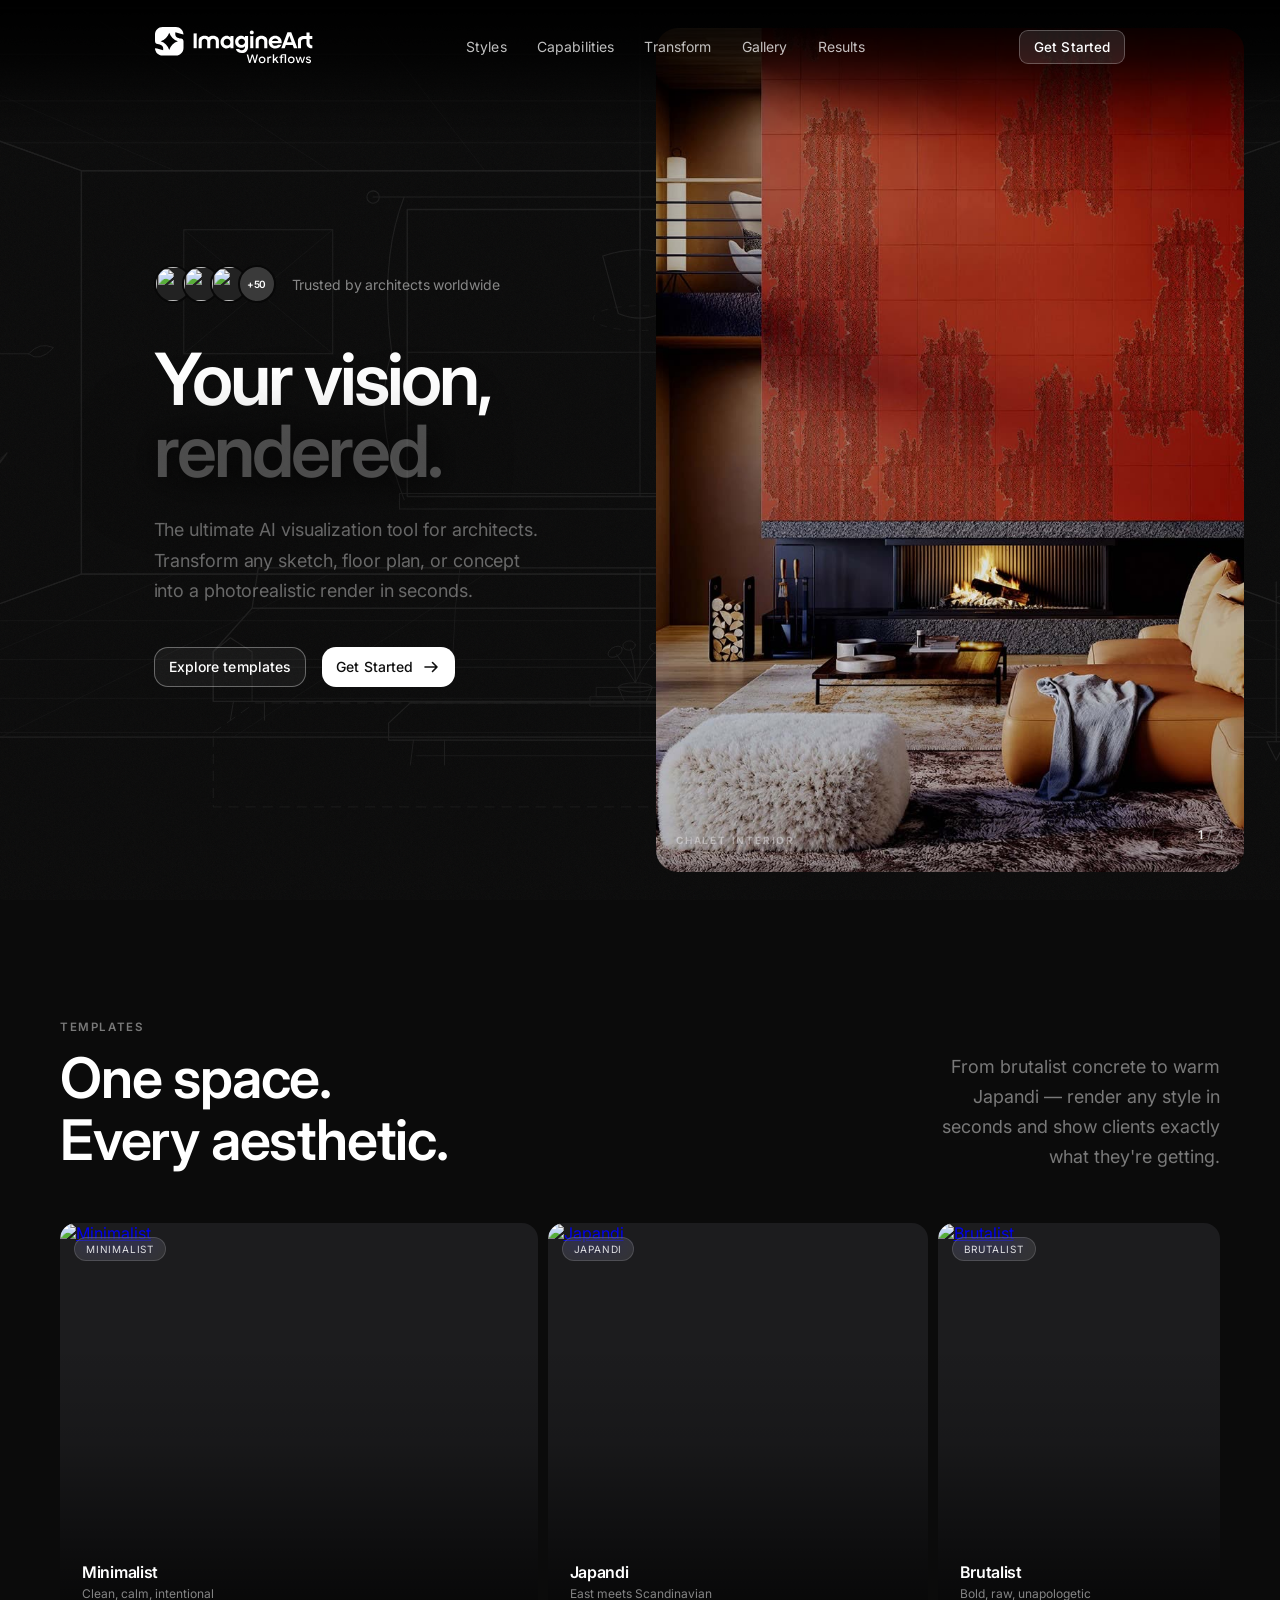
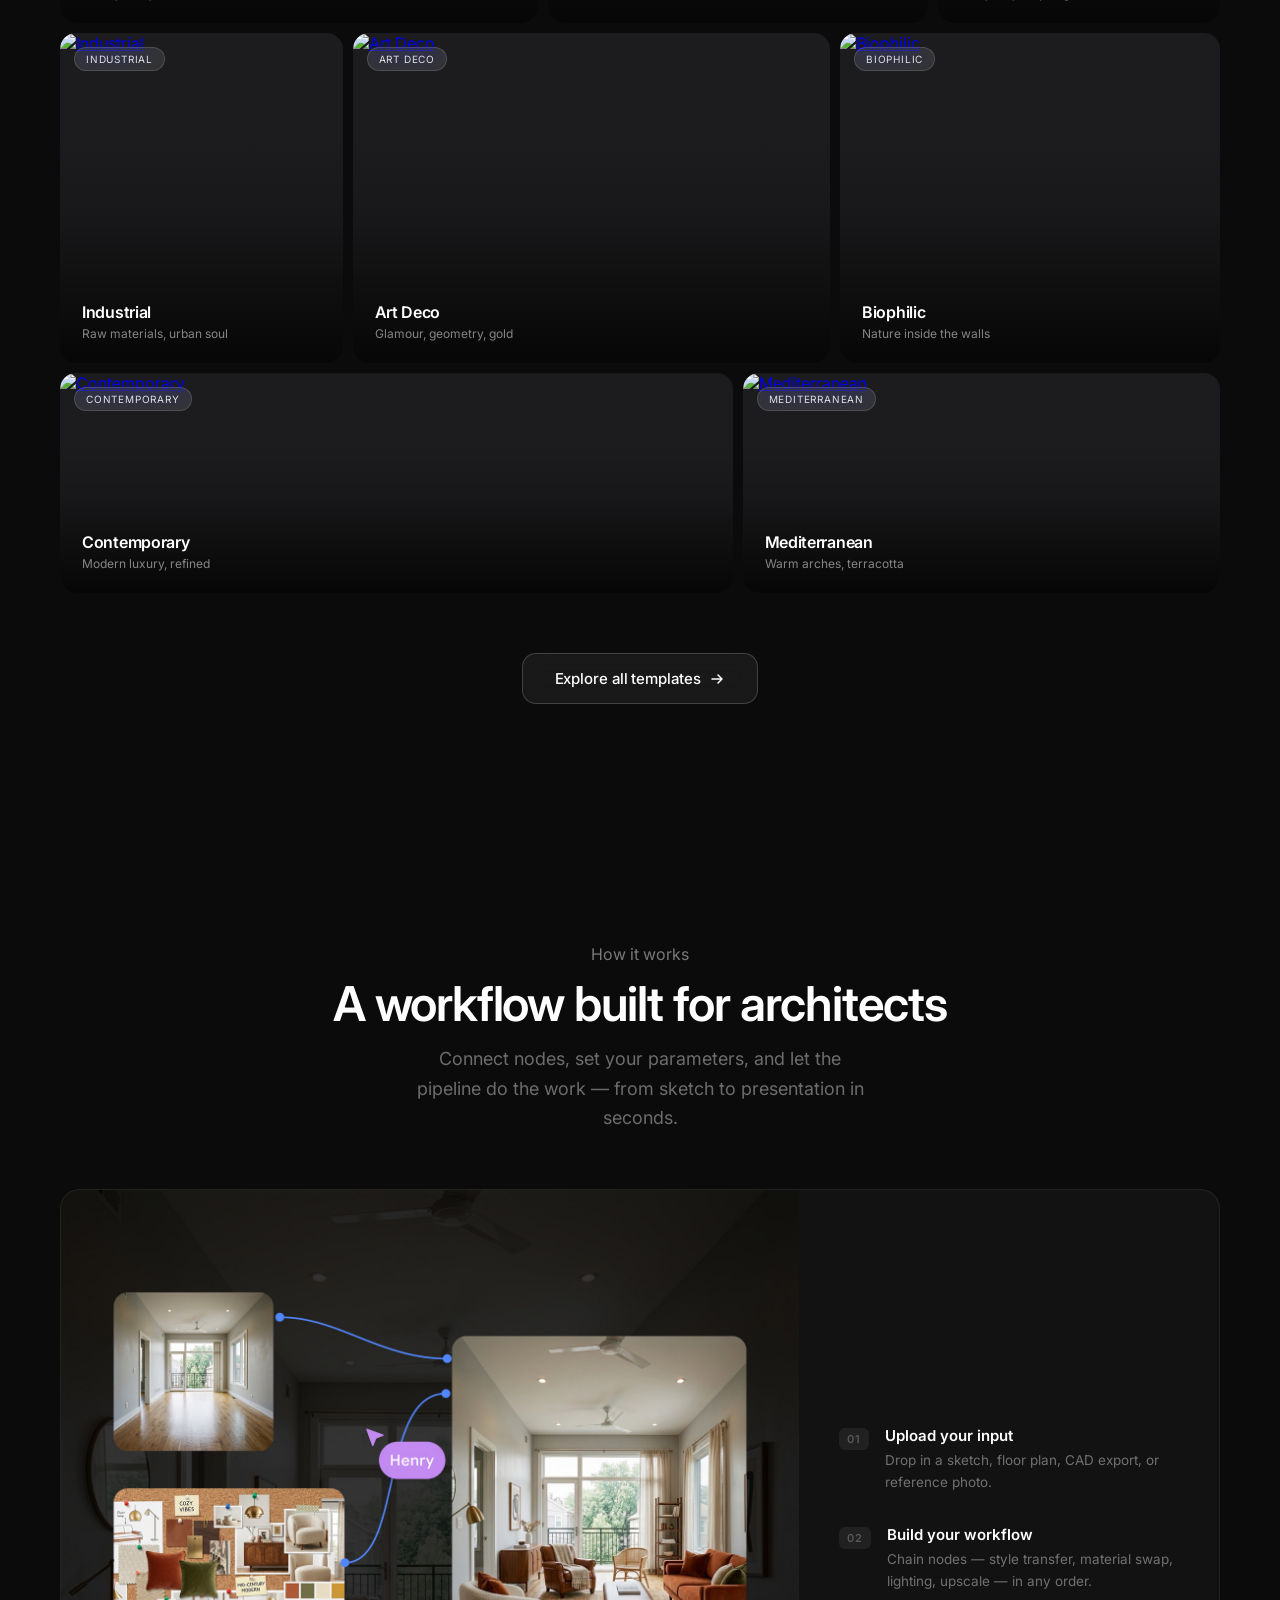
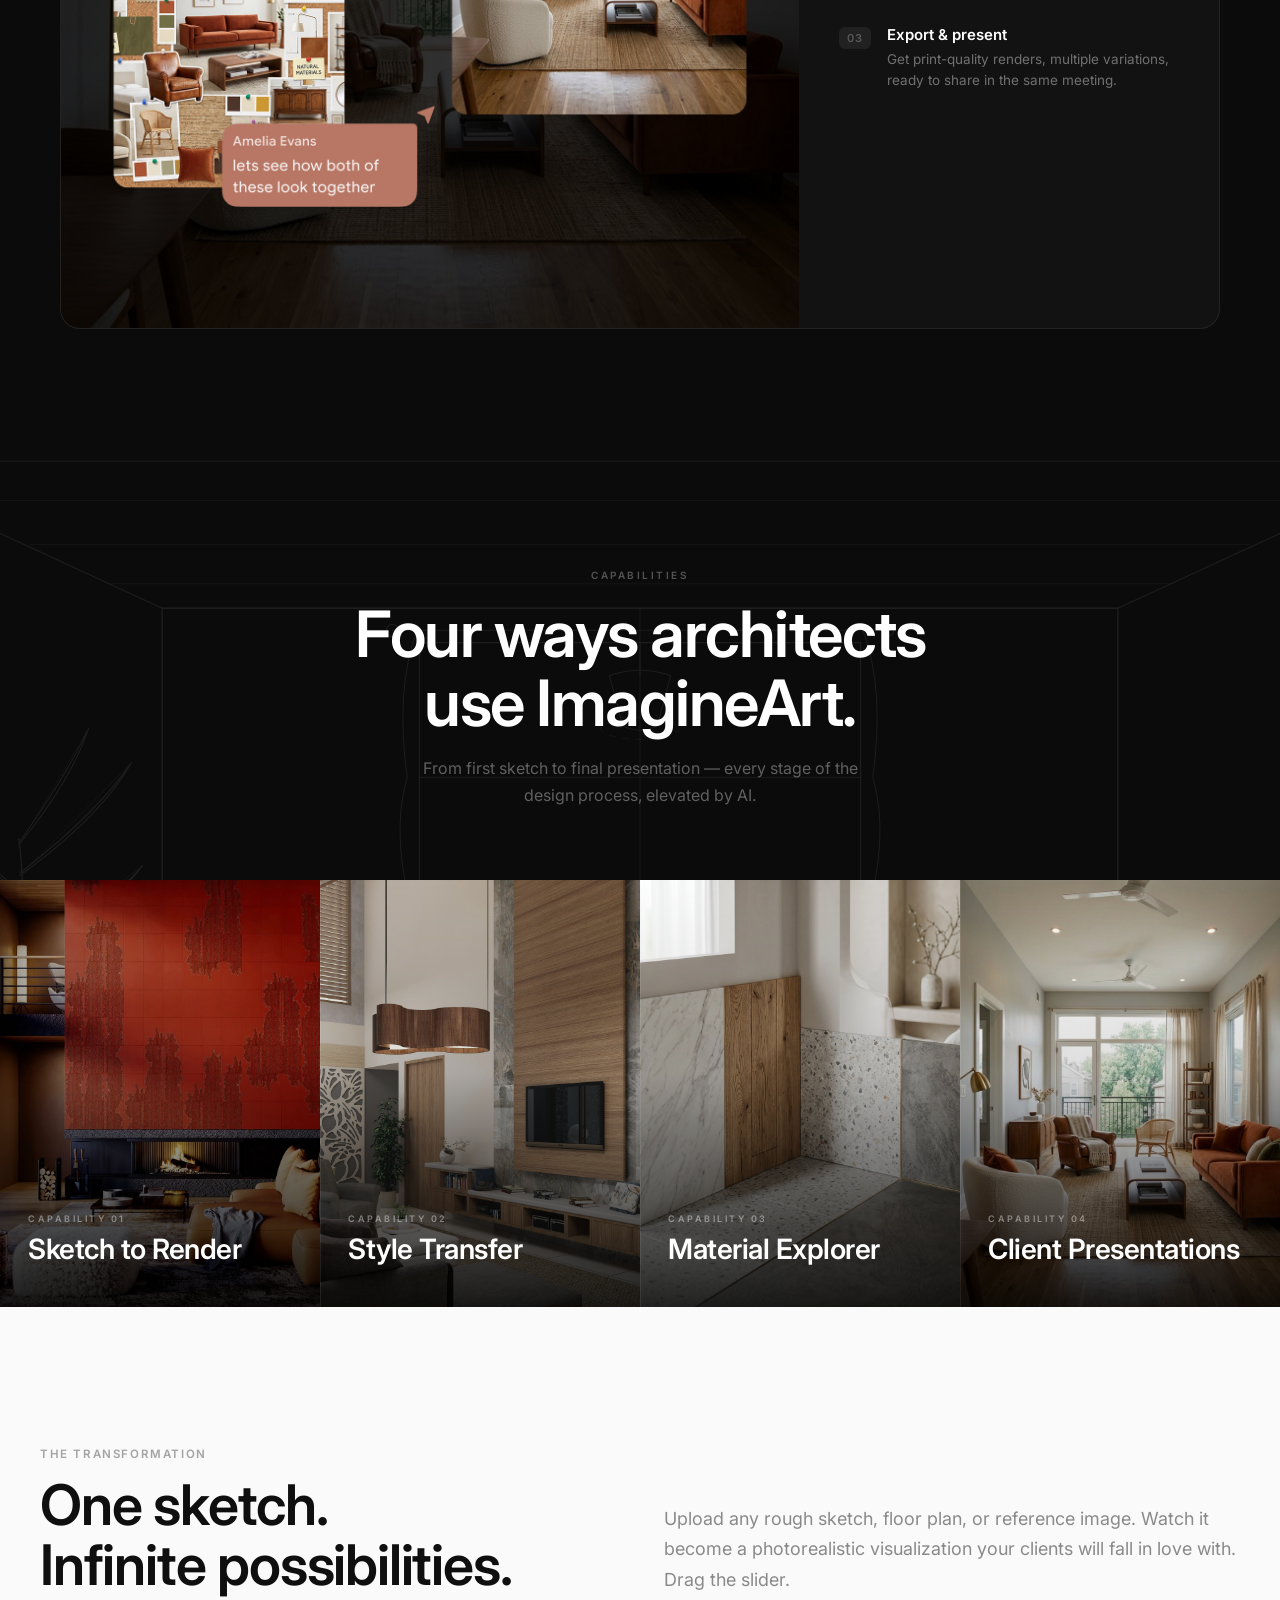
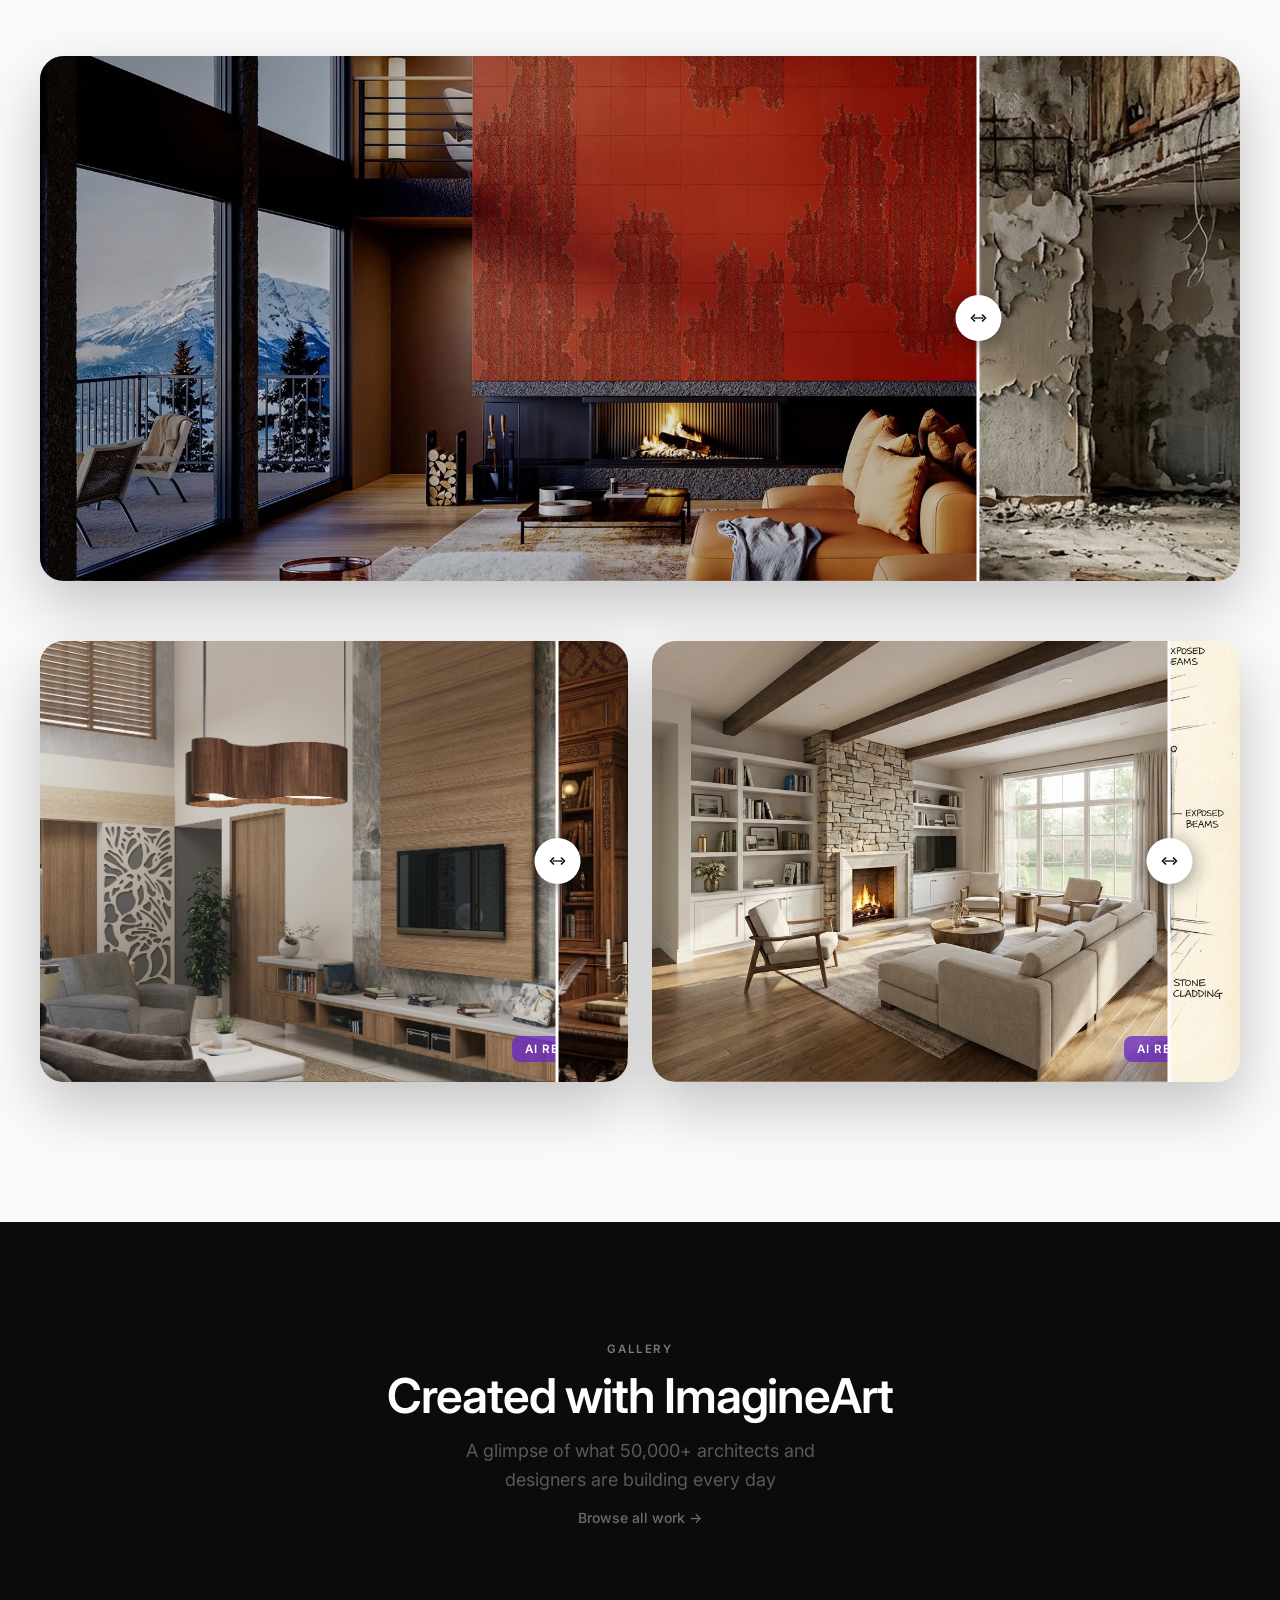
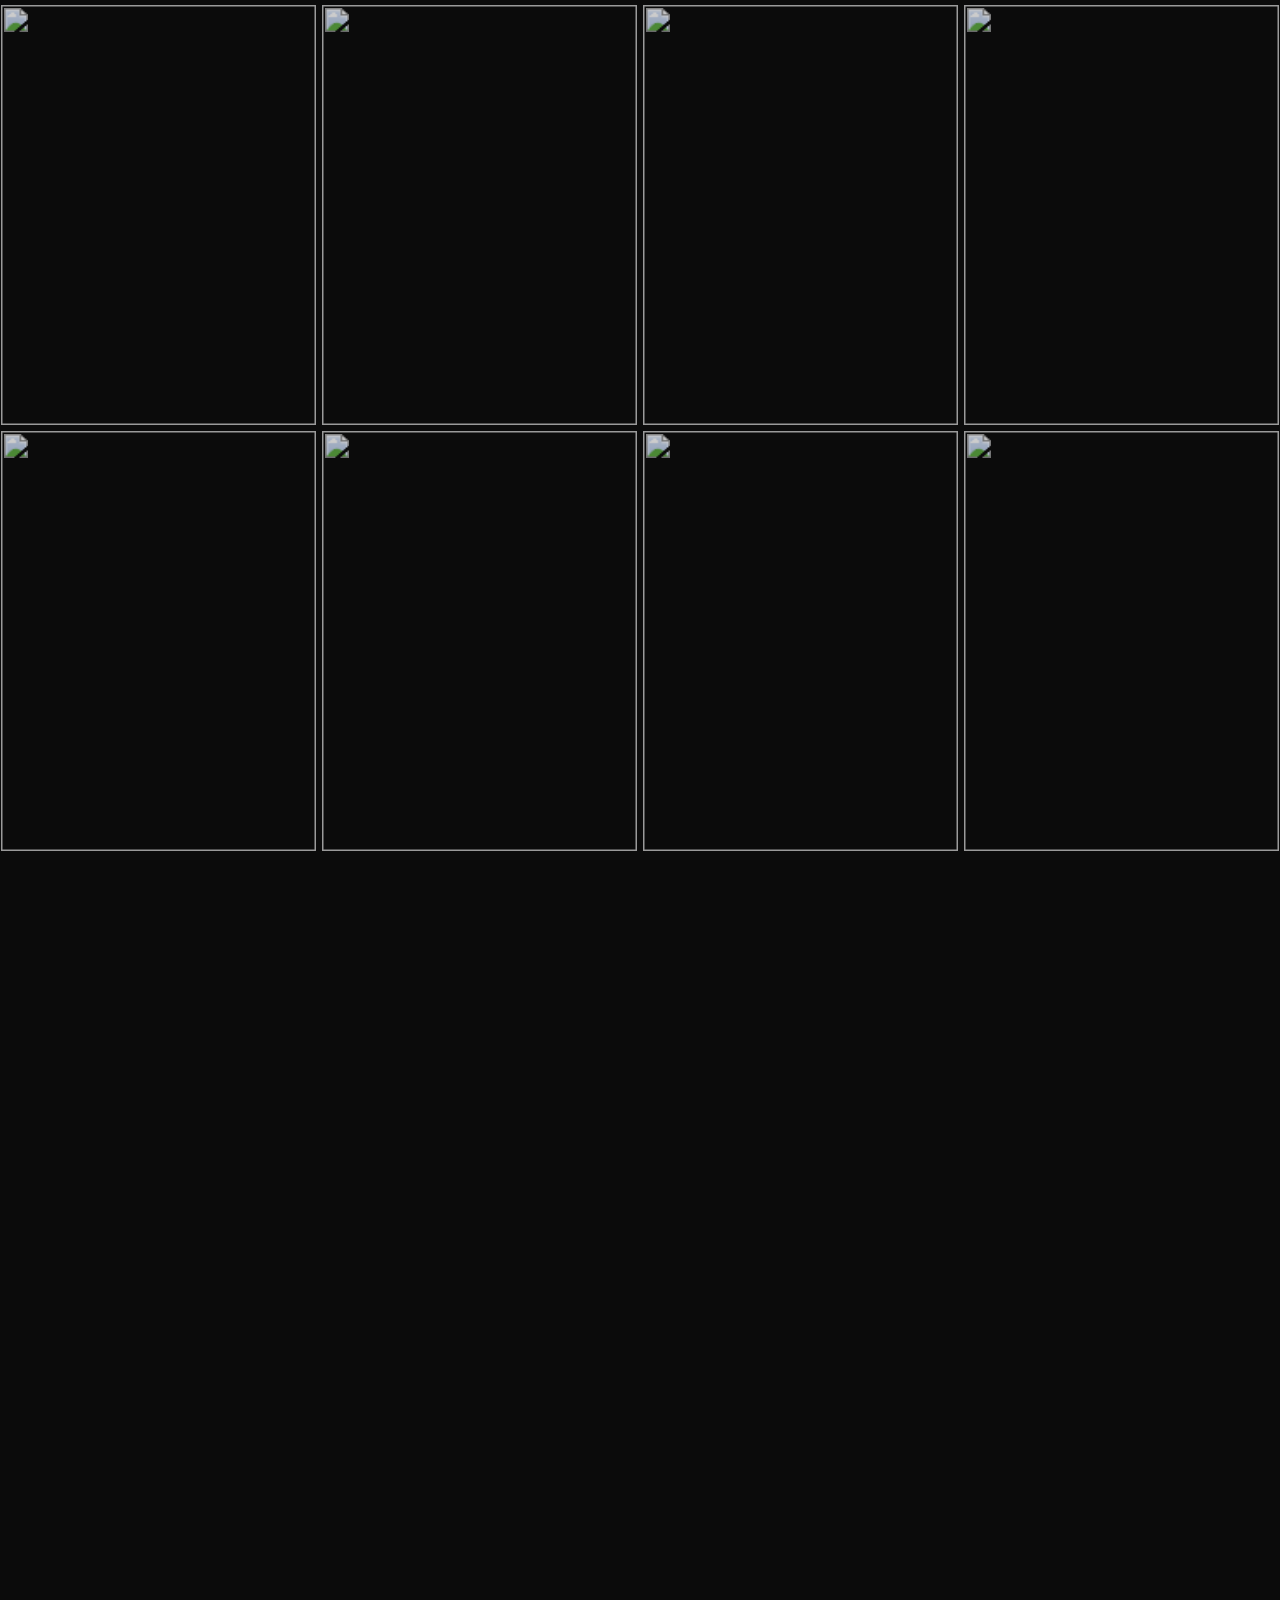
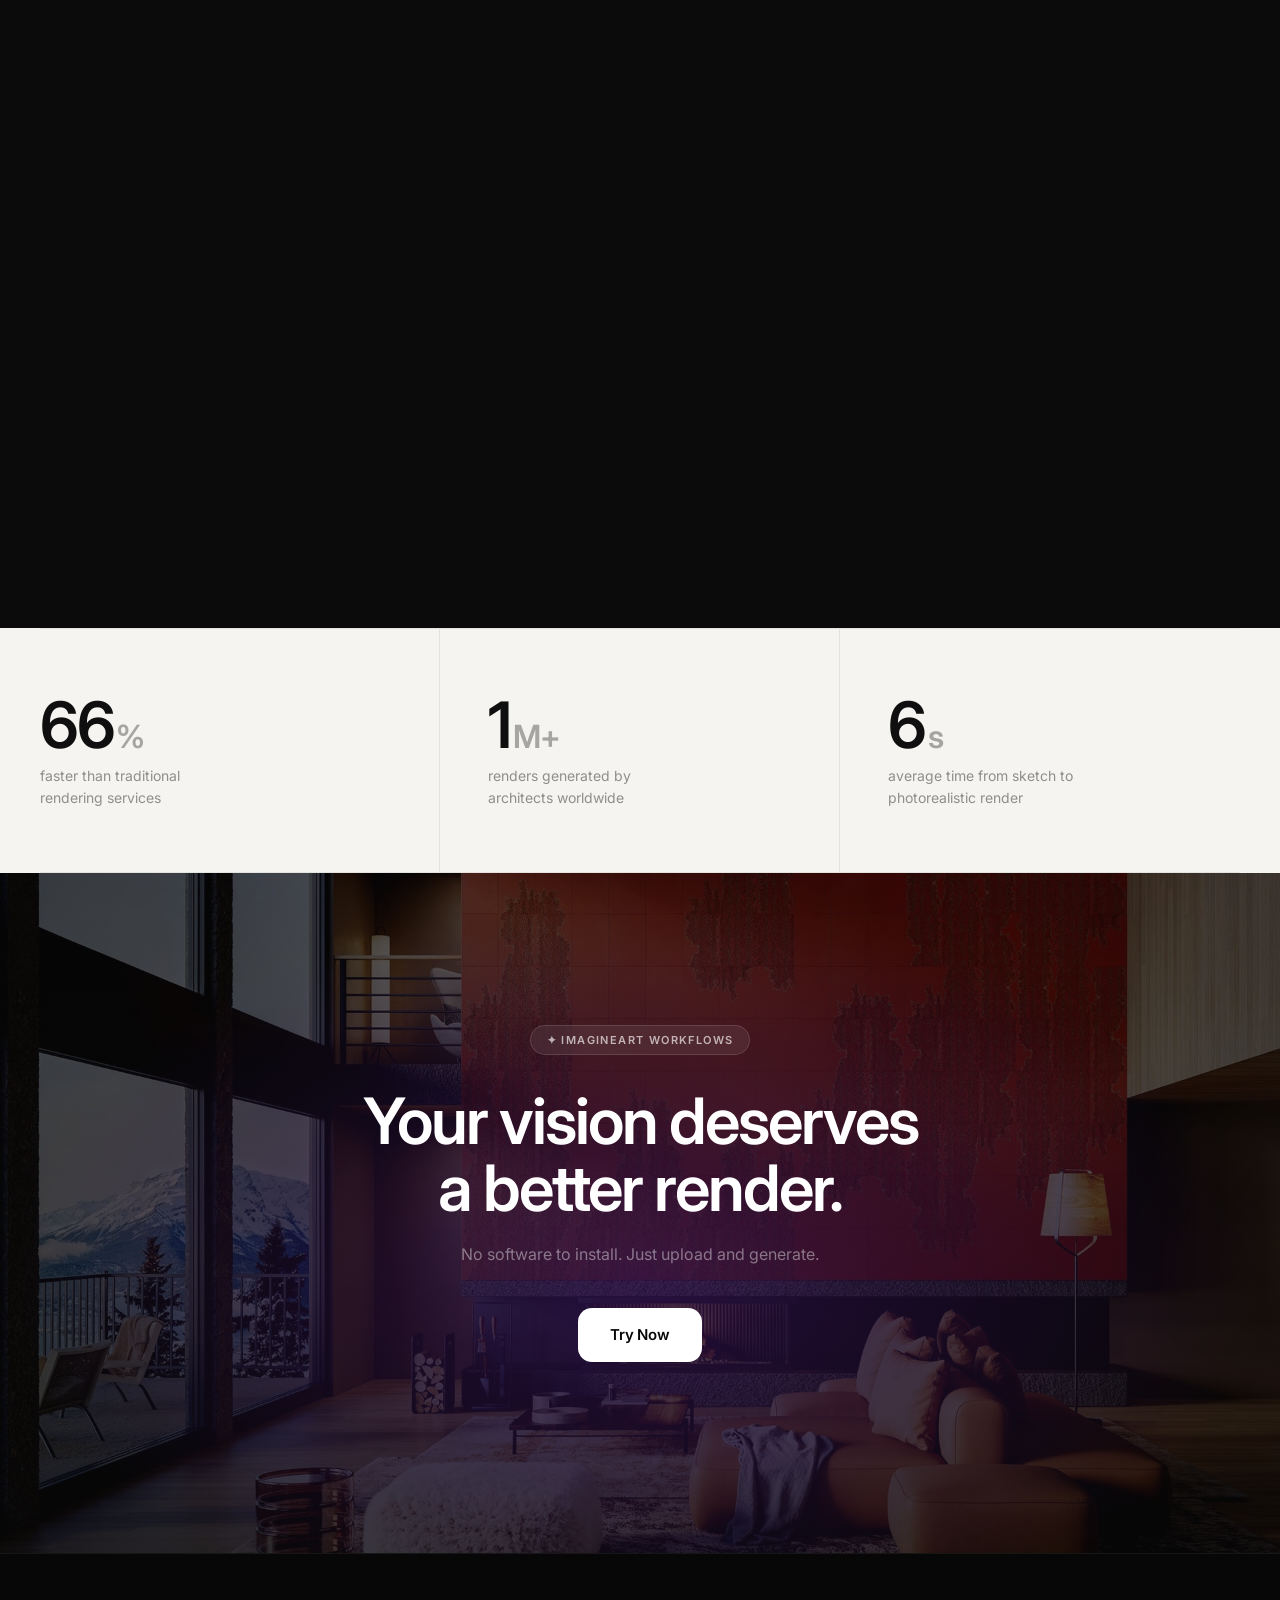
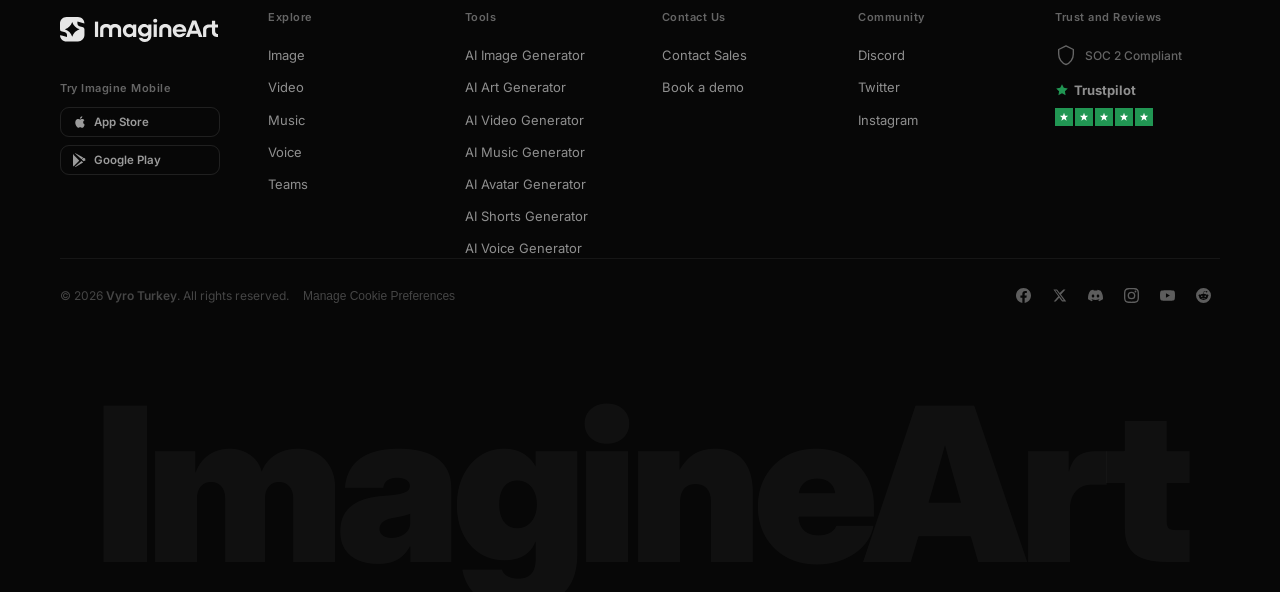
==== architecture.html @ b987a6cc "Set section subtext to 18px for balance with large headings Co-Authored-By: Claude Sonnet 4.6 <norep" ====
<!DOCTYPE html>
<html lang="en">
<head>
  <meta charset="UTF-8">
  <link rel="icon" href="https://www.imagine.art/favicon.ico">
  <meta name="viewport" content="width=device-width, initial-scale=1.0">
  <title>ImagineArt Workflows — ImagineArt</title>
  <link rel="preconnect" href="https://fonts.googleapis.com">
  <link rel="preconnect" href="https://fonts.gstatic.com" crossorigin>
  <link href="https://fonts.googleapis.com/css2?family=Inter:ital,opsz,wght@0,14..32,300;0,14..32,400;0,14..32,500;0,14..32,600;0,14..32,700;0,14..32,800;1,14..32,400&display=swap" rel="stylesheet">
  <style>
    *, *::before, *::after { margin: 0; padding: 0; box-sizing: border-box; }
    :root { --px: 40px; --accent: #6929c4; --accent-l: #a78bfa; --dark: #0b0b0b; --radius: 20px; }
    html { scroll-behavior: smooth; }
    body { font-family: 'Inter', sans-serif; background: #fff; color: #0f0f0f; overflow-x: hidden; }

    /* ─── Hero (Editorial Split) ────────────────────────────── */
    .arch-hero {
      position: relative;
      height: 100vh;
      min-height: 700px;
      display: grid;
      grid-template-columns: 1fr 1fr;
      overflow: hidden;
      background: #0b0b0b;
    }
    /* Navbar scrim — fixed overlay just below navbar */
    #nav-scrim {
      position: fixed; top: 0; left: 0; right: 0;
      height: 140px;
      background: linear-gradient(to bottom, rgba(0,0,0,1) 0%, rgba(0,0,0,0.7) 40%, rgba(0,0,0,0.2) 75%, transparent 100%);
      pointer-events: none; z-index: 99;
      opacity: 1;
      transition: opacity 0.4s ease;
    }
    #nav-scrim.hidden { opacity: 0; }

    /* Hero line art */
    /* Full-width lineart at arch-hero level — visible on left dark bg */
    .hero-lineart-full {
      position: absolute; inset: 0;
      z-index: 1; pointer-events: none;
      opacity: 0.07;
    }
    .hero-lineart-full svg { width: 100%; height: 100%; }
    /* Hero columns sit above the lineart */
    .hero-slides { position: relative; z-index: 2; }

    /* Left column */
    .hero-left {
      display: flex; flex-direction: column; justify-content: center;
      padding: 0 40px 48px clamp(40px, 12vw, 220px);
      padding-top: 100px;
      position: relative; z-index: 3;
      gap: 0;
    }

    /* Social proof row */
    .hero-proof {
      display: flex; align-items: center; gap: 16px;
      margin-bottom: 40px;
    }
    .hero-avatars-wrap { display: flex; align-items: center; }
    .hero-avatar {
      width: 38px; height: 38px; border-radius: 50%;
      border: 2.5px solid #080808; overflow: hidden;
      margin-left: -10px; background: #222; flex-shrink: 0;
    }
    .hero-avatar:first-child { margin-left: 0; }
    .hero-avatar img { width: 100%; height: 100%; object-fit: cover; display: block; }
    .hero-avatar-plus {
      width: 38px; height: 38px; border-radius: 50%;
      background: #3a3a3a;
      border: 2.5px solid #080808;
      margin-left: -10px;
      display: flex; align-items: center; justify-content: center;
      font-size: 10px; font-weight: 600; color: #fff;
      flex-shrink: 0; line-height: 1; letter-spacing: -0.3px;
    }
    .hero-proof-text {
      font-size: 14px; font-weight: 400;
      color: rgba(255,255,255,0.5);
      letter-spacing: -0.1px;
    }

    /* Headline */
    .hero-headline {
      font-size: clamp(48px, 6vw, 72px);
      font-weight: 600;
      line-height: 1.0;
      letter-spacing: -3px;
      text-transform: none;
      display: flex; flex-direction: column;
      margin-bottom: 28px;
    }
    .hl-bright { color: #ffffff; }
    .hl-muted  { color: rgba(255,255,255,0.28); text-shadow: 0 2px 32px rgba(8,8,8,0.9), 0 0 80px rgba(8,8,8,0.7); }

    /* Body */
    .hero-body {
      font-size: 18px; line-height: 1.7;
      color: rgba(255,255,255,0.38);
      text-transform: none;
      letter-spacing: -0.1px;
      max-width: 400px; margin-bottom: 40px;
      font-weight: 400;
    }

    /* CTA buttons */
    .btn-hero { display: inline-flex; align-items: center; justify-content: center; gap: 8px; height: 40px; padding: 8px 14px; border-radius: 14px; font-size: 14px; font-weight: 500; letter-spacing: 0.1px; white-space: nowrap; cursor: pointer; text-decoration: none; transition: opacity 0.15s, transform 0.15s; }
    .btn-hero:hover { opacity: 0.85; transform: translateY(-1px); }
    .btn-demo { background: rgba(255,255,255,0.05); border: 1px solid rgba(255,255,255,0.35); color: #fff; }
    .btn-get-started { background: #fff; color: #0f0f0f; border: none; }
    .btn-get-started:hover { background: #f0f0f0; transform: translateY(-1px); }
    @keyframes gradientShift { 0% { background-position: 0% 50%; } 50% { background-position: 100% 50%; } 100% { background-position: 0% 50%; } }
    .hero-ctas { display: flex; gap: 16px; align-items: center; }
    .hero-cta-primary {
      display: inline-flex; align-items: center; gap: 8px;
      height: 54px; padding: 0 32px;
      background: #fff; color: #080808;
      border-radius: 999px;
      font-size: 15px; font-weight: 600; letter-spacing: -0.2px;
      text-decoration: none; transition: all 0.2s;
    }
    .hero-cta-primary:hover { background: #f0eeff; transform: translateY(-1px); box-shadow: 0 8px 28px rgba(0,0,0,0.3); }
    .hero-cta-ghost {
      display: inline-flex; align-items: center; gap: 8px;
      height: 54px; padding: 0 28px;
      color: rgba(255,255,255,0.55);
      border: 1px solid rgba(255,255,255,0.15);
      border-radius: 999px;
      font-size: 15px; font-weight: 500; letter-spacing: -0.2px;
      text-decoration: none; transition: all 0.2s;
    }
    .hero-cta-ghost:hover { color: #fff; border-color: rgba(255,255,255,0.35); background: rgba(255,255,255,0.05); }

    /* Right panel */
    .hero-right {
      position: relative; z-index: 3;
      display: flex; align-items: stretch;
      padding: 28px 36px 28px 16px;
    }
    .hero-panel {
      flex: 1; border-radius: 22px; overflow: hidden; position: relative;
    }
    /* Slideshow */
    .hero-slides { position: absolute; inset: 0; }
    .hero-slide {
      position: absolute; inset: 0;
      opacity: 0;
      transition: opacity 0.9s cubic-bezier(0.4, 0, 0.2, 1);
    }
    .hero-slide.active { opacity: 1; }
    .hero-slide img { width: 100%; height: 100%; object-fit: cover; display: block; }
    /* Subtle dark overlay at bottom for badge readability */
    .hero-panel::after {
      content: '';
      position: absolute; inset: 0;
      background: linear-gradient(to top, rgba(0,0,0,0.55) 0%, transparent 50%);
      z-index: 1; pointer-events: none;
    }
    /* Slide label — bottom left */
    .hero-slide-label {
      position: absolute;
      bottom: 26px; left: 20px;
      font-size: 10px; font-weight: 600; letter-spacing: 1.8px;
      text-transform: uppercase; color: rgba(255,255,255,0.4);
      z-index: 3; white-space: nowrap;
      transition: opacity 0.5s;
    }
    /* Circular arc loader — bottom right */
    .hero-loader {
      position: absolute;
      bottom: 18px; right: 20px;
      display: flex; align-items: center; gap: 10px;
      z-index: 3;
    }
    .hero-loader-ring {
      width: 38px; height: 38px; flex-shrink: 0;
      transform: rotate(-90deg);
    }
    .ring-bg {
      fill: none;
      stroke: rgba(255,255,255,0.12);
      stroke-width: 1;
    }
    .ring-arc {
      fill: none;
      stroke: rgba(255,255,255,0.85);
      stroke-width: 1;
      stroke-linecap: round;
      stroke-dasharray: 100.53; /* 2π×16 */
      stroke-dashoffset: 100.53;
      animation: arcSweep 5s linear infinite;
    }
    @keyframes arcSweep {
      0%   { stroke-dashoffset: 100.53; }
      100% { stroke-dashoffset: 0; }
    }
    .hero-loader-count {
      font-size: 12px; font-weight: 600; letter-spacing: 0.3px;
      color: rgba(255,255,255,0.38);
      line-height: 1;
    }
    .hero-loader-count strong { color: rgba(255,255,255,0.9); font-weight: 600; }
    .hero-panel-badge {
      position: absolute; left: 20px; top: 50%;
      transform: translateY(-50%);
      background: rgba(8,8,8,0.75);
      backdrop-filter: blur(12px);
      border: 1px solid rgba(255,255,255,0.1);
      color: #fff; border-radius: 999px;
      padding: 10px 18px;
      font-size: 10px; font-weight: 600; letter-spacing: 1.4px; text-transform: uppercase;
      display: flex; align-items: center; gap: 8px;
      box-shadow: 0 8px 32px rgba(0,0,0,0.5);
      z-index: 4;
      white-space: nowrap;
    }
    .hero-panel-dot { width: 7px; height: 7px; border-radius: 50%; background: #4ade80; box-shadow: 0 0 8px rgba(74,222,128,0.9); flex-shrink: 0; animation: pdot 2s infinite; }
    @keyframes pdot { 0%,100%{opacity:1} 50%{opacity:0.4} }
    /* Shared CTA styles kept for other sections */
    .btn-primary-arch {
      display: inline-flex; align-items: center; gap: 8px; height: 52px; padding: 0 28px;
      background: #6929c4; color: #fff; border-radius: 14px; font-size: 15px; font-weight: 600;
      text-decoration: none; transition: all 0.2s; letter-spacing: -0.2px;
      box-shadow: 0 4px 28px rgba(105,41,196,0.45);
    }
    .btn-primary-arch:hover { background: #7c3aed; transform: translateY(-2px); box-shadow: 0 8px 36px rgba(105,41,196,0.6); }
    .btn-ghost-arch {
      display: inline-flex; align-items: center; gap: 8px; height: 52px; padding: 0 22px;
      color: rgba(255,255,255,0.6); font-size: 15px; font-weight: 500; text-decoration: none;
      transition: all 0.15s; border-radius: 14px; border: 1px solid rgba(255,255,255,0.12);
    }
    .btn-ghost-arch:hover { color: #fff; background: rgba(255,255,255,0.07); border-color: rgba(255,255,255,0.2); }

    /* ─── Marquee ─────────────────────────────────────────── */
    .arch-marquee { background: var(--dark); padding-bottom: 100px; overflow: hidden; }
    .mq-row { position: relative; overflow: hidden; }
    .mq-row + .mq-row { margin-top: 14px; }
    .mq-fade { position: absolute; top: 0; bottom: 0; z-index: 2; width: 160px; pointer-events: none; }
    .mq-fade.l { left: 0; background: linear-gradient(to right, var(--dark), transparent); }
    .mq-fade.r { right: 0; background: linear-gradient(to left, var(--dark), transparent); }
    .mq-track { display: flex; gap: 14px; width: max-content; }
    .mq-track.left  { animation: mqLeft  38s linear infinite; }
    .mq-track.right { animation: mqRight 44s linear infinite; }
    @keyframes mqLeft  { from{transform:translateX(0)} to{transform:translateX(-50%)} }
    @keyframes mqRight { from{transform:translateX(-50%)} to{transform:translateX(0)} }
    .mq-item { width: 280px; height: 185px; border-radius: 14px; overflow: hidden; flex-shrink: 0; position: relative; }
    .mq-item img { width: 100%; height: 100%; object-fit: cover; display: block; }
    .mq-lbl { position: absolute; bottom: 10px; left: 10px; font-size: 10.5px; font-weight: 600; letter-spacing: 0.4px; color: rgba(255,255,255,0.75); background: rgba(8,8,8,0.65); backdrop-filter: blur(6px); padding: 4px 10px; border-radius: 6px; }

    /* ─── Capabilities (4-card full-bleed grid) ─────────── */
    /* ── How it works ── */
    .arch-hiw { background: #0b0b0b; padding: 120px 0; }
    .arch-hiw-inner { max-width: 1240px; margin: 0 auto; padding: 0 40px; display: flex; flex-direction: column; gap: 56px; }
    .arch-hiw-head { display: flex; flex-direction: column; align-items: center; text-align: center; gap: 14px; }
    .arch-hiw-head h2 { font-size: clamp(32px, 4vw, 48px); font-weight: 600; letter-spacing: -1.2px; color: #fff; line-height: 1.08; }
    .arch-hiw-head p { font-size: 18px; color: rgba(255,255,255,0.4); max-width: 460px; line-height: 1.65; }
    .arch-hiw-ui { display: grid; grid-template-columns: 1fr 380px; gap: 40px; align-items: center; background: rgba(255,255,255,0.03); border: 1px solid rgba(255,255,255,0.07); border-radius: 20px; overflow: hidden; }
    .arch-hiw-ui img { width: 100%; height: 100%; object-fit: cover; display: block; min-height: 420px; }
    .arch-hiw-steps { display: flex; flex-direction: column; gap: 32px; padding: 40px 40px 40px 0; }
    .arch-hiw-step { display: flex; gap: 16px; align-items: flex-start; }
    .arch-hiw-num { font-size: 11px; font-weight: 600; letter-spacing: 0.08em; color: rgba(255,255,255,0.25); background: rgba(255,255,255,0.06); border-radius: 6px; padding: 4px 8px; flex-shrink: 0; margin-top: 2px; }
    .arch-hiw-step strong { display: block; font-size: 15px; font-weight: 600; color: #fff; margin-bottom: 5px; }
    .arch-hiw-step p { font-size: 13.5px; color: rgba(255,255,255,0.4); line-height: 1.6; margin: 0; }
    @media (max-width: 820px) {
      .arch-hiw { padding: 80px 0; }
      .arch-hiw-inner { padding: 0 20px; gap: 36px; }
      .arch-hiw-ui { grid-template-columns: 1fr; }
      .arch-hiw-ui img { min-height: 240px; }
      .arch-hiw-steps { padding: 0 24px 32px; }
    }

    .arch-caps { background: #0b0b0b; padding: 120px 0 0; overflow: hidden; }
    .arch-caps-header {
      text-align: center;
      padding: 0 var(--px) 72px;
      display: flex; flex-direction: column; align-items: center; gap: 18px;
    }
    .caps-header-label {
      font-size: 10px; font-weight: 600; letter-spacing: 2.5px;
      text-transform: uppercase; color: rgba(255,255,255,0.3);
    }
    .caps-header-h2 {
      font-size: clamp(40px, 5vw, 64px); font-weight: 600;
      line-height: 1.08; letter-spacing: -1.5px; color: #fff;
      max-width: 680px;
    }
    .caps-header-p {
      font-size: 16px; color: rgba(255,255,255,0.35);
      max-width: 480px; line-height: 1.65;
    }
    /* Full-bleed 4-card grid */
    .caps-grid {
      display: grid; grid-template-columns: repeat(4, 1fr);
    }
    .caps-card {
      position: relative; overflow: hidden;
      aspect-ratio: 3/4; cursor: pointer;
    }
    .caps-card img {
      width: 100%; height: 100%; object-fit: cover; display: block;
      transition: transform 0.75s cubic-bezier(0.4,0,0.2,1);
    }
    .caps-card:hover img { transform: scale(1.06); }
    .caps-card::after {
      content: '';
      position: absolute; inset: 0;
      background: linear-gradient(to top, rgba(0,0,0,0.84) 0%, rgba(0,0,0,0.12) 55%, transparent 100%);
      transition: background 0.4s;
    }
    .caps-card:hover::after {
      background: linear-gradient(to top, rgba(0,0,0,0.9) 0%, rgba(0,0,0,0.25) 65%, rgba(0,0,0,0.08) 100%);
    }
    /* Thin vertical divider between cards */
    .caps-card + .caps-card::before {
      content: '';
      position: absolute; top: 0; left: 0; bottom: 0; width: 1px;
      background: rgba(255,255,255,0.08); z-index: 3;
    }
    .caps-card-info {
      position: absolute; bottom: 0; left: 0; right: 0;
      padding: 32px 28px; z-index: 2;
    }
    .caps-card-num {
      font-size: 9px; font-weight: 600; letter-spacing: 2.5px;
      text-transform: uppercase; color: rgba(255,255,255,0.42);
      margin-bottom: 9px;
    }
    .caps-card-title {
      font-size: 28px; font-weight: 600; color: #fff;
      letter-spacing: -0.5px; line-height: 1.15;
    }
    .caps-card-desc {
      font-size: 13px; color: rgba(255,255,255,0.52); line-height: 1.6;
      margin-top: 10px;
      max-height: 0; overflow: hidden; opacity: 0;
      transition: max-height 0.4s cubic-bezier(0.4,0,0.2,1), opacity 0.35s 0.05s;
    }
    .caps-card:hover .caps-card-desc { max-height: 80px; opacity: 1; }

    /* ─── Common section styles ──────────────────────────── */
    .section-label { font-size: 11.5px; font-weight: 600; letter-spacing: 1.6px; text-transform: uppercase; color: rgba(0,0,0,0.35); }

    /* ─── Transformation ─────────────────────────────────── */
    .arch-transform { background: #fafafa; padding: 140px var(--px); position: relative; overflow: hidden; }
    .arch-transform-lineart {
      position: absolute; inset: 0; pointer-events: none; z-index: 0; opacity: 0.055;
    }
    .arch-transform-lineart svg { width: 100%; height: 100%; }
    .arch-transform-inner { position: relative; z-index: 1; }
    .arch-transform-inner { max-width: 1240px; margin: 0 auto; display: flex; flex-direction: column; gap: 60px; }
    .arch-transform-header { display: grid; grid-template-columns: 1fr 1fr; gap: 48px; align-items: end; }
    .arch-transform-header h2 { font-size: clamp(36px, 4.5vw, 56px); font-weight: 600; line-height: 1.08; letter-spacing: -1.2px; color: #0f0f0f; }
    .arch-transform-header p { font-size: 18px; line-height: 1.7; color: rgba(0,0,0,0.45); align-self: end; }
    .arch-transform .section-label { color: rgba(0,0,0,0.35); }
    .compare-wrap { position: relative; border-radius: 24px; overflow: hidden; box-shadow: 0 24px 60px rgba(0,0,0,0.22); user-select: none; cursor: ew-resize; }
    .compare-wrap.large { aspect-ratio: 16/7; }
    .compare-wrap.small { aspect-ratio: 4/3; }
    .compare-row { display: grid; grid-template-columns: 1fr 1fr; gap: 24px; }
    .compare-before, .compare-after { position: absolute; inset: 0; }
    .compare-before img, .compare-after img { width: 100%; height: 100%; object-fit: cover; display: block; }
    .compare-before img { filter: none; }
    .compare-after { clip-path: inset(0 50% 0 0); }
    .compare-lbl { position: absolute; bottom: 20px; font-size: 11.5px; font-weight: 600; letter-spacing: 1px; text-transform: uppercase; padding: 6px 13px; border-radius: 8px; }
    .compare-lbl.left { left: 20px; background: rgba(0,0,0,0.6); color: rgba(255,255,255,0.6); }
    .compare-lbl.right { right: 20px; background: rgba(105,41,196,0.75); color: #fff; }
    .compare-handle { position: absolute; top: 0; bottom: 0; left: 50%; transform: translateX(-50%); width: 3px; background: #fff; z-index: 10; }
    .compare-handle-btn { position: absolute; top: 50%; left: 50%; transform: translate(-50%,-50%); width: 46px; height: 46px; background: #fff; border-radius: 50%; box-shadow: 0 4px 20px rgba(0,0,0,0.45); display: flex; align-items: center; justify-content: center; }

    /* ─── Feature Bento ──────────────────────────────────── */
    .arch-features { background: #0b0b0b; padding: 140px var(--px); }
    .arch-features-inner { max-width: 1240px; margin: 0 auto; display: flex; flex-direction: column; gap: 56px; }
    .arch-features-head { display: flex; flex-direction: column; gap: 16px; max-width: 580px; }
    .arch-features-head h2 { font-size: clamp(36px, 4.5vw, 56px); font-weight: 600; line-height: 1.1; letter-spacing: -1px; color: #fff; }
    .arch-features-head p { font-size: 18px; color: rgba(255,255,255,0.38); line-height: 1.65; }

    .bento { display: grid; grid-template-columns: 1.55fr 1fr; grid-template-rows: 1fr 1fr; gap: 16px; height: 540px; }
    .bcard { border-radius: 24px; border: 1px solid rgba(255,255,255,0.06); overflow: hidden; position: relative; transition: border-color 0.25s; }
    .bcard:hover { border-color: rgba(255,255,255,0.11); }
    .bcard-main { grid-row: 1/3; background: #111; }
    .bcard-tr { grid-column: 2; background: #111; }
    .bcard-br { grid-column: 2; background: linear-gradient(135deg, rgba(105,41,196,0.18) 0%, #0f0f0f 100%); }

    /* Main bento card */
    .bcard-main-bg { position: absolute; inset: 0; }
    .bcard-main-bg img { width: 100%; height: 100%; object-fit: cover; opacity: 0.22; display: block; }
    .bcard-main-bg::after { content: ''; position: absolute; inset: 0; background: linear-gradient(to top, rgba(10,10,10,0.92) 0%, rgba(10,10,10,0.3) 60%, transparent 100%); }
    .bcard-main-inner { position: relative; z-index: 2; padding: 40px 44px; height: 100%; display: flex; flex-direction: column; justify-content: flex-end; gap: 24px; }
    .bcard-tag { display: inline-flex; align-items: center; gap: 7px; background: rgba(105,41,196,0.2); border: 1px solid rgba(105,41,196,0.28); border-radius: 999px; padding: 5px 13px; font-size: 11.5px; font-weight: 600; color: #c084fc; letter-spacing: 0.4px; width: fit-content; }
    .bcard-main h3 { font-size: 28px; font-weight: 600; line-height: 1.22; letter-spacing: -0.5px; color: #fff; max-width: 360px; }
    .bcard-main p { font-size: 14.5px; line-height: 1.7; color: rgba(255,255,255,0.42); max-width: 380px; }
    .sketch-to-render { display: flex; align-items: center; gap: 14px; margin-top: 8px; }
    .str-side { flex: 1; border-radius: 14px; overflow: hidden; position: relative; aspect-ratio: 3/2; }
    .str-side img { width: 100%; height: 100%; object-fit: cover; display: block; }
    .str-side.sketch img { filter: grayscale(1) contrast(1.5) brightness(0.85); }
    .str-lbl { position: absolute; bottom: 8px; left: 8px; font-size: 10px; font-weight: 600; letter-spacing: 0.9px; text-transform: uppercase; padding: 3px 8px; border-radius: 5px; color: #fff; }
    .str-side.sketch .str-lbl { background: rgba(0,0,0,0.65); color: rgba(255,255,255,0.6); }
    .str-side.render .str-lbl { background: rgba(105,41,196,0.8); }
    .str-arrow { color: rgba(255,255,255,0.25); font-size: 20px; flex-shrink: 0; }

    /* Top-right bento: styles */
    .bcard-tr-inner { padding: 34px 34px; height: 100%; display: flex; flex-direction: column; gap: 18px; justify-content: center; }
    .bcard-small-label { font-size: 11px; font-weight: 600; letter-spacing: 1px; text-transform: uppercase; color: rgba(255,255,255,0.28); }
    .bcard-big-num { font-size: 56px; font-weight: 600; letter-spacing: -3px; color: #fff; line-height: 1; }
    .bcard-big-num span { color: var(--accent-l); }
    .bcard-desc { font-size: 13.5px; color: rgba(255,255,255,0.38); line-height: 1.55; }
    .style-swatches { display: flex; gap: 8px; flex-wrap: wrap; }
    .swatch { width: 46px; height: 46px; border-radius: 10px; overflow: hidden; border: 1.5px solid rgba(255,255,255,0.07); }
    .swatch img { width: 100%; height: 100%; object-fit: cover; display: block; }

    /* Bottom-right bento: speed */
    .bcard-br-inner { padding: 34px 34px; height: 100%; display: flex; flex-direction: column; gap: 16px; justify-content: center; }
    .speed-num-row { display: flex; align-items: baseline; gap: 6px; }
    .speed-num { font-size: 56px; font-weight: 600; letter-spacing: -3px; color: #fff; line-height: 1; }
    .speed-unit { font-size: 26px; font-weight: 600; color: var(--accent-l); }
    .speed-bar-wrap { height: 5px; background: rgba(255,255,255,0.08); border-radius: 5px; overflow: hidden; }
    .speed-bar { height: 100%; background: linear-gradient(90deg, #6929c4, #a78bfa, #38bdf8); border-radius: 5px; box-shadow: 0 0 12px rgba(167,139,250,0.5); animation: speedbar 3s ease-in-out infinite alternate; }
    @keyframes speedbar { from{width:18%} to{width:100%} }

    /* ─── Templates Bento ─────────────────────────────────── */
    .arch-styles { background: #0b0b0b; padding: 120px 0; }
    .arch-styles-inner { max-width: 1240px; margin: 0 auto; padding: 0 40px; display: flex; flex-direction: column; gap: 52px; }
    .arch-styles-head { display: flex; justify-content: space-between; align-items: flex-end; gap: 40px; }
    .arch-styles-head-left { display: flex; flex-direction: column; gap: 14px; }
    .arch-styles-head h2 { font-size: clamp(36px, 4.5vw, 56px); font-weight: 600; line-height: 1.1; letter-spacing: -1.2px; color: #fff; margin: 0; }
    .arch-styles-head p { font-size: 18px; color: rgba(255,255,255,0.45); line-height: 1.65; max-width: 320px; text-align: right; margin: 0; }

    /* Bento grid */
    .styles-bento { display: grid; grid-template-columns: repeat(12, 1fr); gap: 10px; }

    /* Individual cards */
    .s-card {
      position: relative; border-radius: 16px; overflow: hidden;
      cursor: pointer; background: #1c1c1e;
      transform: translateZ(0);
    }
    .s-card img {
      width: 100%; height: 100%; object-fit: cover; display: block;
      transition: transform 0.7s cubic-bezier(0.25, 0.46, 0.45, 0.94);
    }
    .s-card:hover img { transform: scale(1.07); }
    .s-card-overlay {
      position: absolute; inset: 0;
      background: linear-gradient(to top, rgba(0,0,0,0.78) 0%, rgba(0,0,0,0.15) 45%, transparent 70%);
      transition: opacity 0.4s;
    }
    .s-card:hover .s-card-overlay { opacity: 1.0; }
    .s-card-tag {
      position: absolute; top: 14px; left: 14px;
      background: rgba(255,255,255,0.1); backdrop-filter: blur(12px) saturate(180%);
      border: 1px solid rgba(255,255,255,0.14);
      color: rgba(255,255,255,0.85); font-size: 10px; font-weight: 400;
      letter-spacing: 0.8px; text-transform: uppercase;
      padding: 5px 11px; border-radius: 100px;
    }
    .s-card-body {
      position: absolute; bottom: 0; left: 0; right: 0;
      padding: 20px 22px 22px;
    }
    .s-card-name { font-size: 16px; font-weight: 600; color: #fff; letter-spacing: -0.3px; line-height: 1.2; }
    .s-card-sub { font-size: 12px; color: rgba(255,255,255,0.5); margin-top: 4px; }
    .s-card-prompt {
      font-size: 12px; color: rgba(255,255,255,0.65); line-height: 1.55;
      max-height: 0; overflow: hidden; margin-top: 0;
      transition: max-height 0.4s cubic-bezier(0.25,0.46,0.45,0.94), margin-top 0.4s ease, opacity 0.3s ease;
      opacity: 0;
    }
    .s-card:hover .s-card-prompt { max-height: 72px; margin-top: 10px; opacity: 1; }
    .s-card-arrow {
      position: absolute; top: 14px; right: 14px;
      width: 32px; height: 32px; border-radius: 50%;
      background: rgba(255,255,255,0.08); border: 1px solid rgba(255,255,255,0.12);
      display: flex; align-items: center; justify-content: center;
      opacity: 0; transform: scale(0.8) rotate(-45deg);
      transition: opacity 0.3s, transform 0.3s cubic-bezier(0.34,1.56,0.64,1);
    }
    .s-card:hover .s-card-arrow { opacity: 1; transform: scale(1) rotate(0deg); }

    /* Grid placement — row 1 (3 cards) */
    .s-card:nth-child(1) { grid-column: span 5; height: 400px; }
    .s-card:nth-child(2) { grid-column: span 4; height: 400px; }
    .s-card:nth-child(3) { grid-column: span 3; height: 400px; }
    /* Row 2 (3 cards) */
    .s-card:nth-child(4) { grid-column: span 3; height: 330px; }
    .s-card:nth-child(5) { grid-column: span 5; height: 330px; }
    .s-card:nth-child(6) { grid-column: span 4; height: 330px; }
    /* Row 3 (2 cards) */
    .s-card:nth-child(7) { grid-column: span 7; height: 220px; }
    .s-card:nth-child(8) { grid-column: span 5; height: 220px; }

    /* CTA row */
    .styles-cta-row { display: flex; justify-content: center; padding-top: 8px; }
    .styles-cta-btn {
      display: inline-flex; align-items: center; gap: 9px;
      padding: 15px 32px; border-radius: 14px;
      border: 1px solid rgba(255,255,255,0.18);
      background: rgba(255,255,255,0.06); backdrop-filter: blur(12px);
      color: #fff; font-size: 15px; font-weight: 500; letter-spacing: -0.1px;
      text-decoration: none; cursor: pointer;
      transition: background 0.25s, border-color 0.25s, transform 0.2s;
    }
    .styles-cta-btn:hover { background: rgba(255,255,255,0.11); border-color: rgba(255,255,255,0.32); transform: translateY(-2px); }

    /* ─── How It Works (beige floating card) ─────────────── */
    .arch-how { background: #0b0b0b; padding: 80px var(--px); }
    .arch-how-inner {
      max-width: 1240px; margin: 0 auto;
      background: #f0ece3;
      border-radius: 28px; overflow: hidden;
      display: flex; flex-direction: column; gap: 56px;
    }
    .arch-how-head {
      display: flex; justify-content: space-between; align-items: flex-end; gap: 40px;
      padding: 72px 72px 0;
    }
    .arch-how-head-left { display: flex; flex-direction: column; gap: 14px; }
    .arch-how-head h2 { font-size: clamp(36px, 4.5vw, 56px); font-weight: 600; letter-spacing: -1px; color: #0f0f0f; line-height: 1.1; }
    .arch-how-head p { font-size: 18px; color: rgba(0,0,0,0.4); line-height: 1.65; max-width: 280px; text-align: right; }

    /* 3-column grid as single unit */
    .steps-row {
      display: grid;
      grid-template-columns: repeat(3, 1fr);
      overflow: hidden;
    }
    .step-card {
      background: #f0ece3;
      display: flex; flex-direction: column;
      position: relative; overflow: hidden;
      border-right: 1px solid rgba(0,0,0,0.08);
      transition: background 0.3s;
    }
    .step-card:last-child { border-right: none; }
    .step-card:hover { background: #ebe6dc; }
    /* Accent line on hover */
    .step-card::before {
      content: '';
      position: absolute; top: 0; left: 0; right: 0;
      height: 2px;
      background: linear-gradient(90deg, #6929c4, #a78bfa);
      transform: scaleX(0);
      transform-origin: left;
      transition: transform 0.4s cubic-bezier(0.4,0,0.2,1);
      z-index: 3;
    }
    .step-card:hover::before { transform: scaleX(1); }

    /* Image zone */
    .step-img {
      width: 100%; aspect-ratio: 4/3; overflow: hidden; position: relative; flex-shrink: 0;
    }
    .step-img img { width: 100%; height: 100%; object-fit: cover; display: block; transition: transform 0.65s ease; }
    .step-card:hover .step-img img { transform: scale(1.05); }
    .step-img::after {
      content: '';
      position: absolute; inset: 0;
      background: linear-gradient(to bottom, transparent 40%, rgba(240,236,227,0.96) 100%);
    }

    /* Text content */
    .step-content {
      padding: 28px 32px 40px;
      display: flex; flex-direction: column; gap: 10px;
      flex: 1;
    }
    .step-num {
      font-size: 9.5px; font-weight: 600; letter-spacing: 2.2px;
      text-transform: uppercase; color: #6929c4;
    }
    .step-card h3 { font-size: 20px; font-weight: 600; color: #0f0f0f; letter-spacing: -0.4px; line-height: 1.25; }
    .step-card p { font-size: 13.5px; line-height: 1.72; color: rgba(0,0,0,0.45); margin-top: 2px; }

    /* Ghost number watermark */
    .step-big-num {
      position: absolute; bottom: 20px; right: 24px;
      font-size: 72px; font-weight: 600; letter-spacing: -6px; line-height: 1;
      color: rgba(0,0,0,0.04);
      pointer-events: none; user-select: none;
    }

    /* ─── Templates ─────────────────────────────────────── */
    .arch-templates { background: #f8f7f5; padding: 140px var(--px); }
    .arch-templates-inner { max-width: 1240px; margin: 0 auto; display: flex; flex-direction: column; gap: 56px; }
    .tmpl-header { display: flex; justify-content: space-between; align-items: flex-end; }
    .tmpl-header-left { display: flex; flex-direction: column; gap: 14px; }
    .tmpl-header h2 { font-size: clamp(32px, 4vw, 48px); font-weight: 600; letter-spacing: -0.9px; color: #0f0f0f; }
    .tmpl-header p { font-size: 18px; color: #777; line-height: 1.6; max-width: 440px; }
    .tmpl-header a { font-size: 14px; font-weight: 600; color: var(--accent); text-decoration: none; display: flex; align-items: center; gap: 4px; white-space: nowrap; }
    .tmpl-header a:hover { text-decoration: underline; }
    .templates-grid { display: grid; grid-template-columns: repeat(3, 1fr); gap: 20px; }
    .tmpl-card { border-radius: 20px; overflow: hidden; background: #fff; border: 1px solid #e6e6e6; transition: transform 0.28s cubic-bezier(0.25,0.46,0.45,0.94), box-shadow 0.28s; cursor: pointer; }
    .tmpl-card:hover { transform: translateY(-8px); box-shadow: 0 24px 60px rgba(0,0,0,0.1); }
    .tmpl-card-img { position: relative; overflow: hidden; aspect-ratio: 4/3; }
    .tmpl-card-img img { width: 100%; height: 100%; object-fit: cover; display: block; transition: transform 0.55s ease; }
    .tmpl-card:hover .tmpl-card-img img { transform: scale(1.07); }
    .tmpl-overlay { position: absolute; inset: 0; background: rgba(10,10,10,0); transition: background 0.28s; display: flex; align-items: center; justify-content: center; }
    .tmpl-card:hover .tmpl-overlay { background: rgba(10,10,10,0.45); }
    .tmpl-cta-btn { background: #fff; color: #0f0f0f; padding: 11px 22px; border-radius: 11px; font-size: 13.5px; font-weight: 600; text-decoration: none; opacity: 0; transform: translateY(8px); transition: opacity 0.2s, transform 0.2s; }
    .tmpl-card:hover .tmpl-cta-btn { opacity: 1; transform: translateY(0); }
    .tmpl-card-info { padding: 18px 20px 20px; display: flex; flex-direction: column; gap: 6px; }
    .tmpl-tag { font-size: 10.5px; font-weight: 600; letter-spacing: 0.8px; text-transform: uppercase; color: var(--accent-l); }
    .tmpl-name { font-size: 16px; font-weight: 600; color: #0f0f0f; letter-spacing: -0.2px; }

    /* ─── Gallery ────────────────────────────────────────── */
    .arch-gallery { background: #0b0b0b; padding-top: 120px; }
    .arch-gallery-inner { max-width: 1240px; margin: 0 auto; display: flex; flex-direction: column; gap: 0; }
    .arch-gallery-head { display: flex; flex-direction: column; align-items: center; text-align: center; padding: 0 40px 52px; gap: 14px; }
    .arch-gallery-head h2 { font-size: clamp(32px, 4vw, 48px); font-weight: 600; letter-spacing: -1.2px; color: #fff; line-height: 1.08; }
    .arch-gallery-head p { font-size: 18px; color: rgba(255,255,255,0.32); max-width: 400px; line-height: 1.65; }
    .arch-gallery-link { font-size: 14px; font-weight: 500; color: rgba(255,255,255,0.4); text-decoration: none; display: inline-flex; align-items: center; gap: 6px; transition: color 0.2s; }
    .arch-gallery-link:hover { color: #fff; }
    /* Pinch zoom-out gallery */
    .gallery-pin-wrap { position: relative; height: 250vh; }
    .gallery-pin { position: sticky; top: 0; height: 100vh; overflow: hidden; display: flex; align-items: center; }
    /* Full-width 6-col grid */
    .gallery-masonry { display: grid; grid-template-columns: repeat(6, 1fr); gap: 4px; width: 100%; transform: scale(1.5); transform-origin: center center; will-change: transform; }
    .gallery-item { aspect-ratio: 3/4; overflow: hidden; position: relative; border-radius: 0; margin-bottom: 0; break-inside: unset; }
    .gallery-item img { width: 100%; height: 100%; object-fit: cover; display: block; transition: transform 0.55s cubic-bezier(0.4,0,0.2,1), filter 0.55s ease; filter: brightness(0.8) saturate(0.9); }
    .gallery-item:hover img { transform: scale(1.06); filter: brightness(1) saturate(1.1); }
    .gallery-overlay { position: absolute; inset: 0; background: linear-gradient(to top, rgba(0,0,0,0.52) 0%, transparent 50%); opacity: 0; transition: opacity 0.28s; }
    .gallery-item:hover .gallery-overlay { opacity: 1; }

    /* ─── Stats ──────────────────────────────────────────── */
    .arch-stats { background: #f5f4f0; padding: 0 var(--px); }
    .arch-stats-inner {
      max-width: 1240px; margin: 0 auto;
      display: grid; grid-template-columns: repeat(3, 1fr);
      border-top: 1px solid rgba(0,0,0,0.07);
      border-bottom: 1px solid rgba(0,0,0,0.07);
    }
    .stat-item {
      display: flex; flex-direction: column; gap: 8px;
      padding: 64px 48px;
      border-right: 1px solid rgba(0,0,0,0.07);
    }
    .stat-item:first-child { padding-left: 0; }
    .stat-item:last-child { border-right: none; }
    .stat-num-row { display: flex; align-items: baseline; gap: 3px; }
    .stat-val { font-size: clamp(40px, 5vw, 64px); font-weight: 600; color: #0f0f0f; letter-spacing: -2.5px; line-height: 1; }
    .stat-sfx { font-size: clamp(24px, 2.5vw, 36px); font-weight: 600; color: rgba(0,0,0,0.32); letter-spacing: -1px; }
    .stat-lbl { font-size: 14px; color: rgba(0,0,0,0.42); line-height: 1.55; max-width: 200px; }

    /* ─── CTA ────────────────────────────────────────────── */
    .arch-cta {
      position: relative; overflow: hidden;
      min-height: 680px;
      display: flex; align-items: center; justify-content: center;
    }
    /* Full-bleed background image */
    .arch-cta-bg {
      position: absolute; inset: 0; z-index: 0;
    }
    .arch-cta-bg img {
      width: 100%; height: 100%; object-fit: cover; display: block;
    }
    /* Layered overlays */
    .arch-cta-bg::after {
      content: '';
      position: absolute; inset: 0;
      background:
        radial-gradient(ellipse 70% 80% at 50% 60%, rgba(60,20,100,0.55) 0%, transparent 70%),
        linear-gradient(to bottom, rgba(8,8,8,0.55) 0%, rgba(8,8,8,0.72) 100%);
    }
    /* Center content */
    .arch-cta-inner {
      position: relative; z-index: 2;
      max-width: 720px; width: 100%;
      text-align: center;
      padding: 120px var(--px);
      display: flex; flex-direction: column; align-items: center; gap: 0;
    }
    .cta-badge {
      display: inline-flex; align-items: center; gap: 7px;
      background: rgba(255,255,255,0.08);
      backdrop-filter: blur(10px);
      border: 1px solid rgba(255,255,255,0.12);
      border-radius: 999px; padding: 7px 16px;
      font-size: 11px; font-weight: 600; letter-spacing: 1.4px; text-transform: uppercase;
      color: rgba(255,255,255,0.65);
      margin-bottom: 32px;
    }
    .arch-cta h2 {
      font-size: clamp(40px, 5vw, 64px);
      font-weight: 600; color: #fff;
      letter-spacing: -2px; line-height: 1.05;
      margin-bottom: 20px;
    }
    .arch-cta p {
      font-size: 16px; color: rgba(255,255,255,0.42);
      max-width: 400px; line-height: 1.65;
      margin-bottom: 40px;
    }
    .arch-cta-btns { display: flex; gap: 12px; align-items: center; margin-bottom: 40px; }
    .arch-cta-btns .cta-btn-primary {
      display: inline-flex; align-items: center; gap: 8px;
      height: 54px; padding: 0 32px;
      background: #fff; color: #080808;
      border-radius: 14px;
      font-size: 15px; font-weight: 600; letter-spacing: -0.2px;
      text-decoration: none; transition: all 0.2s;
    }
    .arch-cta-btns .cta-btn-primary:hover { background: #f0eeff; transform: translateY(-1px); box-shadow: 0 10px 32px rgba(0,0,0,0.4); }
    .arch-cta-btns .cta-btn-ghost {
      display: inline-flex; align-items: center; gap: 8px;
      height: 54px; padding: 0 28px;
      color: rgba(255,255,255,0.55);
      border: 1px solid rgba(255,255,255,0.15);
      border-radius: 999px;
      font-size: 15px; font-weight: 500; letter-spacing: -0.2px;
      text-decoration: none; transition: all 0.2s;
    }
    .arch-cta-btns .cta-btn-ghost:hover { color: #fff; border-color: rgba(255,255,255,0.35); }
    .arch-cta-note {
      font-size: 12px; color: rgba(255,255,255,0.22);
      letter-spacing: 0.2px;
    }

    /* Footer injected via footer.js */

    /* ─── Skeleton loaders ───────────────────────────────── */
    .skeleton {
      position: absolute; inset: 0; z-index: 3;
      background: #1c1c1c;
      border-radius: inherit;
      overflow: hidden;
      pointer-events: none;
      transition: opacity 0.4s ease;
    }
    .skeleton::after {
      content: '';
      position: absolute; inset: 0;
      background: linear-gradient(90deg,
        transparent 0%,
        rgba(255,255,255,0.055) 40%,
        rgba(255,255,255,0.09) 50%,
        rgba(255,255,255,0.055) 60%,
        transparent 100%);
      background-size: 200% 100%;
      animation: shimmer 1.6s infinite;
    }
    .skeleton.hidden { opacity: 0; pointer-events: none; }
    @keyframes shimmer {
      0%   { background-position: 200% 0; }
      100% { background-position: -200% 0; }
    }

    /* ─── Scroll reveal & Premium animations ──────────────── */
    .reveal {
      opacity: 0;
      transform: translateY(32px);
      transition: opacity 0.75s cubic-bezier(0.16, 1, 0.3, 1),
                  transform 0.75s cubic-bezier(0.16, 1, 0.3, 1);
    }
    .reveal.in { opacity: 1; transform: none; }
    .reveal-d1 { transition-delay: 0.08s; }
    .reveal-d2 { transition-delay: 0.18s; }
    .reveal-d3 { transition-delay: 0.30s; }
    .reveal-d4 { transition-delay: 0.42s; }

    /* Reveal from left/right */
    .reveal-left { opacity: 0; transform: translateX(-72px); transition: opacity 0.9s cubic-bezier(0.16, 1, 0.3, 1), transform 0.9s cubic-bezier(0.16, 1, 0.3, 1); }
    .reveal-left.in { opacity: 1; transform: none; }
    .reveal-right { opacity: 0; transform: translateX(72px); transition: opacity 0.9s cubic-bezier(0.16, 1, 0.3, 1), transform 0.9s cubic-bezier(0.16, 1, 0.3, 1); }
    .reveal-right.in { opacity: 1; transform: none; }

    /* Scale reveal */
    .reveal-scale { opacity: 0; transform: scale(0.94) translateY(20px); transition: opacity 0.7s cubic-bezier(0.16, 1, 0.3, 1), transform 0.7s cubic-bezier(0.16, 1, 0.3, 1); }
    .reveal-scale.in { opacity: 1; transform: none; }

    /* Blur reveal (for headings) */
    .reveal-blur { opacity: 0; filter: blur(8px); transform: translateY(16px); transition: opacity 0.9s cubic-bezier(0.16, 1, 0.3, 1), filter 0.9s cubic-bezier(0.16, 1, 0.3, 1), transform 0.9s cubic-bezier(0.16, 1, 0.3, 1); }
    .reveal-blur.in { opacity: 1; filter: blur(0); transform: none; }

    /* Stagger children */
    .stagger-children > * { opacity: 0; transform: translateY(28px); transition: opacity 0.65s cubic-bezier(0.16, 1, 0.3, 1), transform 0.65s cubic-bezier(0.16, 1, 0.3, 1); }
    .stagger-children.in > *:nth-child(1) { opacity: 1; transform: none; transition-delay: 0.04s; }
    .stagger-children.in > *:nth-child(2) { opacity: 1; transform: none; transition-delay: 0.12s; }
    .stagger-children.in > *:nth-child(3) { opacity: 1; transform: none; transition-delay: 0.20s; }
    .stagger-children.in > *:nth-child(4) { opacity: 1; transform: none; transition-delay: 0.28s; }
    .stagger-children.in > *:nth-child(5) { opacity: 1; transform: none; transition-delay: 0.36s; }
    .stagger-children.in > *:nth-child(6) { opacity: 1; transform: none; transition-delay: 0.44s; }

    /* Counter animation */
    .stat-count { display: inline-block; }

    /* Card hover lift */
    .cap-card { transition: transform 0.35s cubic-bezier(0.34, 1.56, 0.64, 1), box-shadow 0.35s ease, border-color 0.3s ease !important; }
    .cap-card:hover { transform: translateY(-6px) scale(1.015) !important; box-shadow: 0 24px 64px rgba(0,0,0,0.5) !important; border-color: rgba(105,41,196,0.4) !important; }

    /* s-card tilt on hover */
    .s-card { transition: box-shadow 0.4s ease; }
    .s-card:hover { box-shadow: 0 28px 72px rgba(0,0,0,0.55); }

    /* Shimmer on compare handles */
    .compare-handle::after { content: ''; position: absolute; top: -50%; left: -50%; width: 200%; height: 200%; background: linear-gradient(105deg, transparent 40%, rgba(255,255,255,0.15) 50%, transparent 60%); animation: shimmer 2.5s infinite; }
    @keyframes shimmer { 0% { transform: translateX(-100%); } 100% { transform: translateX(100%); } }

    /* Parallax hero panel */
    .hero-panel { will-change: transform; }

    /* Section number counter pulse */
    @keyframes countUp { from { opacity: 0; transform: translateY(12px); } to { opacity: 1; transform: none; } }

    /* Gradient text animation */
    .gradient-animate {
      background: linear-gradient(90deg, #a78bfa, #6929c4, #e879f9, #a78bfa);
      background-size: 300% 100%;
      -webkit-background-clip: text;
      -webkit-text-fill-color: transparent;
      background-clip: text;
      animation: gradientFlow 4s linear infinite;
    }
    @keyframes gradientFlow { 0% { background-position: 0% 50%; } 100% { background-position: 300% 50%; } }

    /* Floating badge animation */
    @keyframes floatY { 0%, 100% { transform: translateY(0); } 50% { transform: translateY(-6px); } }
    .hero-badge { animation: floatY 3.5s ease-in-out infinite; }

    /* Smooth section divider line */
    .section-line { width: 0; height: 1px; background: currentColor; transition: width 1.2s cubic-bezier(0.16, 1, 0.3, 1); }
    .section-line.in { width: 100%; }

    /* Stats number roll */
    .stat-num { display: inline-block; }

    /* ══════════════════════════════════════════
       WOW ANIMATIONS
    ══════════════════════════════════════════ */

    /* 1. Preloader */
    #preloader {
      position: fixed; inset: 0; z-index: 9990;
      background: #0b0b0b;
      display: flex; flex-direction: column; align-items: center; justify-content: center; gap: 28px;
      transition: opacity 0.7s cubic-bezier(0.4, 0, 0.2, 1), transform 0.7s cubic-bezier(0.4, 0, 0.2, 1);
    }
    #preloader.out { opacity: 0; transform: scale(1.06); pointer-events: none; }
    #preloader-logo { opacity: 0; transform: translateY(16px); transition: opacity 0.6s ease, transform 0.6s ease; }
    #preloader-logo.in { opacity: 1; transform: none; }
    #preloader-track {
      width: 160px; height: 1px;
      background: rgba(255,255,255,0.1); border-radius: 1px; overflow: hidden;
      opacity: 0; transition: opacity 0.4s 0.2s;
    }
    #preloader-track.in { opacity: 1; }
    #preloader-fill {
      height: 100%; width: 0%; background: rgba(255,255,255,0.5);
      transition: width 0.9s cubic-bezier(0.4, 0, 0.2, 1);
    }
    body.cur-on-link
    body.cur-on-card

    /* 3. Scroll progress bar */
    #scroll-prog {
      position: fixed; top: 0; left: 0; z-index: 9997;
      height: 2px; width: 0%;
      background: linear-gradient(90deg, #7c3aed, #a855f7, #e879f9);
      transition: width 0.08s linear;
      pointer-events: none;
    }

    /* 4. Hero word reveal — CSS animation, no JS manipulation */
    .hw {
      display: inline-block;
      opacity: 0;
      transform: translateY(32px);
      animation: hwReveal 0.85s cubic-bezier(0.16, 1, 0.3, 1) forwards;
    }
    .hw-1 { animation-delay: 0.15s; }
    .hw-2 { animation-delay: 0.28s; }
    .hw-3 { animation-delay: 0.42s; }
    @keyframes hwReveal {
      to { opacity: 1; transform: translateY(0); }
    }

    /* 5. Section heading line-wipe — removed (reveal-blur handles headings) */

    /* 6. Hero grain/noise overlay */
    .hero-grain {
      position: absolute; inset: 0; z-index: 2; pointer-events: none;
      opacity: 0.035;
      background-image: url("data:image/svg+xml,%3Csvg viewBox='0 0 256 256' xmlns='http://www.w3.org/2000/svg'%3E%3Cfilter id='noise'%3E%3CfeTurbulence type='fractalNoise' baseFrequency='0.9' numOctaves='4' stitchTiles='stitch'/%3E%3C/filter%3E%3Crect width='100%25' height='100%25' filter='url(%23noise)'/%3E%3C/svg%3E");
      background-repeat: repeat;
      background-size: 128px 128px;
      animation: grainShift 0.5s steps(1) infinite;
    }
    @keyframes grainShift {
      0%  { background-position: 0 0; }
      20% { background-position: -24px 12px; }
      40% { background-position: 12px -18px; }
      60% { background-position: -16px 24px; }
      80% { background-position: 22px -8px; }
      100%{ background-position: 0 0; }
    }

    /* 7. Smooth entrance for bento cards with stagger */
    .styles-bento .s-card {
      opacity: 0; transform: translateY(36px) scale(0.97);
      transition: opacity 0.7s cubic-bezier(0.16,1,0.3,1), transform 0.7s cubic-bezier(0.16,1,0.3,1), box-shadow 0.4s ease;
    }
    .styles-bento.in .s-card { opacity: 1; transform: none; }
    .styles-bento.in .s-card:nth-child(1) { transition-delay: 0.04s; }
    .styles-bento.in .s-card:nth-child(2) { transition-delay: 0.10s; }
    .styles-bento.in .s-card:nth-child(3) { transition-delay: 0.16s; }
    .styles-bento.in .s-card:nth-child(4) { transition-delay: 0.22s; }
    .styles-bento.in .s-card:nth-child(5) { transition-delay: 0.28s; }
    .styles-bento.in .s-card:nth-child(6) { transition-delay: 0.34s; }
    .styles-bento.in .s-card:nth-child(7) { transition-delay: 0.40s; }
    .styles-bento.in .s-card:nth-child(8) { transition-delay: 0.46s; }

    /* 8. Hero glow — removed per user request */

    /* ══════════════════════════════════════════
       RESPONSIVE — TABLET (≤ 1024px)
    ══════════════════════════════════════════ */
    @media (max-width: 1024px) {
      /* Hero */
      .arch-hero { grid-template-columns: 1fr; height: auto; min-height: 100svh; }
      .hero-left { padding: 120px 40px 60px; padding-top: 120px; }
      .hero-right { height: 56vw; min-height: 300px; max-height: 480px; padding: 12px 20px 20px; }

      /* Capabilities */
      .caps-grid { grid-template-columns: repeat(2, 1fr); }

      /* Transform */
      .arch-transform-header { grid-template-columns: 1fr; gap: 24px; }
      .compare-row { grid-template-columns: 1fr; }

      /* Feature Bento */
      .bento { grid-template-columns: 1fr; grid-template-rows: auto auto auto; height: auto; gap: 12px; }
      .bcard-main { grid-row: auto; aspect-ratio: 16/9; }
      .bcard-tr, .bcard-br { grid-column: auto; }

      /* Styles bento */
      .styles-bento { grid-template-columns: repeat(6, 1fr); }
      .s-card:nth-child(1) { grid-column: span 3; height: 280px; }
      .s-card:nth-child(2) { grid-column: span 3; height: 280px; }
      .s-card:nth-child(3) { grid-column: span 3; height: 280px; }
      .s-card:nth-child(4) { grid-column: span 3; height: 240px; }
      .s-card:nth-child(5) { grid-column: span 3; height: 240px; }
      .s-card:nth-child(6) { grid-column: span 3; height: 240px; }
      .s-card:nth-child(7) { grid-column: span 6; height: 200px; }
      .s-card:nth-child(8) { grid-column: span 6; height: 200px; }

      /* How */
      .arch-how-head { padding: 52px 40px 0; flex-direction: column; gap: 16px; }
      .arch-how-head p { text-align: left; max-width: 100%; }

      /* Templates */
      .templates-grid { grid-template-columns: 1fr 1fr; }

      /* Stats */
      .arch-stats-inner { grid-template-columns: 1fr 1fr; }
      .stat-item:nth-child(2) { border-right: none; }
    }

    /* ══════════════════════════════════════════
       RESPONSIVE — MOBILE (≤ 768px)
    ══════════════════════════════════════════ */
    @media (max-width: 768px) {
      :root { --px: 20px; }

      /* Hero */
      .arch-hero { grid-template-columns: 1fr; }
      .hero-left { padding: 96px 24px 48px; }
      .hero-headline { font-size: clamp(36px, 4.5vw, 56px); letter-spacing: -2px; }
      .hero-body { font-size: 15px; }
      .hero-ctas { flex-direction: row; align-items: center; gap: 8px; flex-wrap: nowrap; }
      .hero-cta-primary, .hero-cta-ghost { width: auto; }
      .btn-hero { height: 40px; padding: 8px 14px; font-size: 14px; border-radius: 14px; }
      .hero-right { height: 72vw; min-height: 260px; max-height: 360px; padding: 8px 12px 12px; }

      /* Marquee items — smaller */
      .mq-item { width: 200px; height: 140px; }

      /* Capabilities */
      .arch-caps { padding: 80px 0 0; }
      .arch-caps-header { padding: 0 24px 52px; }
      .caps-grid { grid-template-columns: 1fr 1fr; }
      .caps-card { aspect-ratio: 2/3; }
      .caps-card-title { font-size: 20px; }

      /* Transform section */
      .arch-transform { padding: 80px 24px; }
      .arch-transform-header { grid-template-columns: 1fr; gap: 20px; }
      .arch-transform-header p { text-align: left; }
      .compare-row { grid-template-columns: 1fr; gap: 16px; }
      .compare-wrap.large { aspect-ratio: 4/3; }

      /* Feature bento */
      .arch-features { padding: 80px 24px; }
      .bento { height: auto; grid-template-columns: 1fr; gap: 10px; }
      .bcard-main { aspect-ratio: 4/3; }
      .sketch-to-render { flex-direction: column; }
      .str-side { aspect-ratio: 4/3; width: 100%; }

      /* Styles bento */
      .arch-styles { padding: 80px 0; }
      .arch-styles-inner { padding: 0 20px; gap: 32px; }
      .arch-styles-head { flex-direction: column; align-items: flex-start; }
      .arch-styles-head p { text-align: left; max-width: 100%; }
      .styles-bento { grid-template-columns: 1fr 1fr; gap: 8px; }
      .s-card:nth-child(n) { grid-column: span 1 !important; height: 180px !important; }
      .s-card:nth-child(1), .s-card:nth-child(2) { height: 220px !important; }

      /* How it works */
      .arch-how { padding: 60px 24px; }
      .arch-how-inner { border-radius: 20px; }
      .arch-how-head { padding: 40px 28px 0; flex-direction: column; gap: 14px; }
      .arch-how-head p { text-align: left; max-width: 100%; }
      .steps-row { grid-template-columns: 1fr; }
      .step-card { border-right: none; border-bottom: 1px solid rgba(0,0,0,0.08); }
      .step-card:last-child { border-bottom: none; }
      .step-img { aspect-ratio: 16/9; }

      /* Templates */
      .arch-templates { padding: 80px 24px; }
      .tmpl-header { flex-direction: column; align-items: flex-start; gap: 16px; }
      .templates-grid { grid-template-columns: 1fr; gap: 16px; }

      /* Gallery — disable sticky scroll */
      .arch-gallery { padding-top: 80px; }
      .gallery-pin-wrap { height: auto; }
      .gallery-pin { position: relative; height: auto; display: block; }
      .gallery-masonry { transform: none; grid-template-columns: repeat(3, 1fr); }
      .gallery-item { aspect-ratio: 1/1; border-radius: 8px; }

      /* Stats */
      .arch-stats { padding: 0 24px; }
      .arch-stats-inner { grid-template-columns: 1fr 1fr; }
      .stat-item { padding: 40px 20px; }
      .stat-item:first-child { padding-left: 20px; }
      .stat-item:nth-child(1), .stat-item:nth-child(2) { border-bottom: 1px solid rgba(0,0,0,0.07); }
      .stat-item:nth-child(2) { border-right: none; }
      .stat-item:last-child { border-right: 1px solid rgba(0,0,0,0.07); }
      .stat-item:nth-child(4) { border-right: none; }

      /* CTA */
      .arch-cta-inner { padding: 80px 24px; }
      .arch-cta h2 { font-size: clamp(36px, 4.5vw, 56px); }
      .arch-cta-btns { flex-direction: column; align-items: stretch; gap: 10px; }
      .arch-cta-btns .cta-btn-primary,
      .arch-cta-btns .cta-btn-ghost { width: 100%; justify-content: center; }
    }
  </style>
</head>
<body>

  <!-- ─── Preloader ──────────────────────────────────────── -->
  <div id="preloader">
    <svg id="preloader-logo" width="36" height="36" viewBox="0 0 29 29" fill="none" xmlns="http://www.w3.org/2000/svg">
      <path d="M25.9304 11.5692C22.9368 10.8701 19.5513 10.6474 20.371 5.18344L26.4248 6.88008L28.4962 7.38328C28.3938 3.28641 25.0439 0 20.9234 0H7.54167C3.37215 0 0 3.37992 0 7.53914V13.8759C0 16.009 1.14484 16.5968 2.57923 16.9308H2.57032C5.56382 17.6344 8.94933 17.8615 8.12968 23.321L2.07585 21.6244L0.00445461 21.1256C0.0890924 25.2091 3.4256 28.5 7.54167 28.5H20.9679C25.1285 28.5 28.5096 25.1201 28.5096 20.9609V14.6196C28.5096 12.4999 27.3603 11.8987 25.9304 11.5692ZM14.2503 22.8757C12.9229 18.8857 9.76453 15.626 5.62619 14.25C9.76453 12.874 12.9229 9.6232 14.2503 5.6332C15.5823 9.6232 18.7361 12.8784 22.8789 14.2545C18.7361 15.6349 15.5823 18.8857 14.2503 22.8757Z" fill="white"/>
    </svg>
    <div id="preloader-track"><div id="preloader-fill"></div></div>
  </div>

  <!-- ─── Scroll progress ──────────────────────────────── -->
  <div id="scroll-prog"></div>

  <!-- ─── Navbar scrim ────────────────────────────────── -->
  <div id="nav-scrim"></div>

  <!-- ─── Navbar ─────────────────────────────────────── -->
  <header id="site-nav"></header>

  <!-- ─── Hero ─────────────────────────────────────────── -->
  <section class="arch-hero" id="sec-hero">
    <!-- Film grain texture -->
    <div class="hero-grain"></div>
    <!-- Full-width line art — visible on dark hero background -->
    <div class="hero-lineart hero-lineart-full">
      <svg viewBox="0 0 1300 580" fill="none" xmlns="http://www.w3.org/2000/svg" preserveAspectRatio="xMidYMid slice" stroke="white" stroke-linecap="round" stroke-linejoin="round">

        <!-- VP = (650, 240). Back wall: x 290-1010, y 110-370 -->

        <!-- Room shell -->
        <rect x="290" y="110" width="720" height="260" stroke-width="0.9"/>
        <polygon points="0,5 290,110 1010,110 1300,5" stroke-width="0.8"/>
        <polygon points="0,475 290,370 1010,370 1300,475" stroke-width="0.8"/>
        <line x1="0" y1="5" x2="0" y2="475" stroke-width="0.6"/>
        <line x1="1300" y1="5" x2="1300" y2="475" stroke-width="0.6"/>
        <!-- Left wall block -->
        <polygon points="0,5 290,110 290,370 0,475" stroke-width="0.5"/>
        <!-- Right wall block -->
        <polygon points="1300,5 1010,110 1010,370 1300,475" stroke-width="0.5"/>

        <!-- Ceiling horizontal depth lines -->
        <line x1="83" y1="35" x2="1217" y2="35" stroke-width="0.3"/>
        <line x1="166" y1="65" x2="1134" y2="65" stroke-width="0.3"/>
        <line x1="240" y1="92" x2="1060" y2="92" stroke-width="0.3"/>
        <!-- Ceiling radial lines to VP -->
        <line x1="96" y1="0" x2="350" y2="110" stroke-width="0.22"/>
        <line x1="281" y1="0" x2="450" y2="110" stroke-width="0.22"/>
        <line x1="465" y1="0" x2="550" y2="110" stroke-width="0.22"/>
        <line x1="650" y1="0" x2="650" y2="110" stroke-width="0.22"/>
        <line x1="835" y1="0" x2="750" y2="110" stroke-width="0.22"/>
        <line x1="1019" y1="0" x2="850" y2="110" stroke-width="0.22"/>
        <line x1="1204" y1="0" x2="950" y2="110" stroke-width="0.22"/>

        <!-- Floor horizontal depth lines -->
        <line x1="207" y1="400" x2="1093" y2="400" stroke-width="0.28"/>
        <line x1="138" y1="425" x2="1162" y2="425" stroke-width="0.28"/>
        <line x1="69" y1="450" x2="1231" y2="450" stroke-width="0.28"/>
        <line x1="8" y1="472" x2="1292" y2="472" stroke-width="0.28"/>
        <!-- Floor depth radial lines -->
        <line x1="350" y1="370" x2="108" y2="475" stroke-width="0.22"/>
        <line x1="450" y1="370" x2="238" y2="475" stroke-width="0.22"/>
        <line x1="550" y1="370" x2="388" y2="475" stroke-width="0.22"/>
        <line x1="650" y1="370" x2="650" y2="475" stroke-width="0.22"/>
        <line x1="750" y1="370" x2="912" y2="475" stroke-width="0.22"/>
        <line x1="850" y1="370" x2="1062" y2="475" stroke-width="0.22"/>
        <line x1="950" y1="370" x2="1192" y2="475" stroke-width="0.22"/>

        <!-- Window on back wall -->
        <rect x="500" y="135" width="300" height="185" stroke-width="0.9"/>
        <line x1="650" y1="135" x2="650" y2="320" stroke-width="0.6"/>
        <line x1="500" y1="227" x2="800" y2="227" stroke-width="0.6"/>
        <rect x="495" y="318" width="310" height="10" stroke-width="0.7"/>
        <!-- Curtain rod -->
        <line x1="478" y1="127" x2="822" y2="127" stroke-width="0.7"/>
        <circle cx="478" cy="127" r="4" stroke-width="0.7"/>
        <circle cx="822" cy="127" r="4" stroke-width="0.7"/>
        <!-- Drapes -->
        <path d="M498,127 Q482,168 490,227 Q477,268 498,322" stroke-width="0.7"/>
        <path d="M802,127 Q818,168 810,227 Q823,268 802,322" stroke-width="0.7"/>

        <!-- Pendant light -->
        <line x1="650" y1="110" x2="650" y2="165" stroke-width="0.6"/>
        <path d="M626,165 Q650,157 674,165 L664,202 Q650,208 636,202 Z" stroke-width="0.7"/>
        <ellipse cx="650" cy="205" rx="30" ry="8" stroke-width="0.35" stroke-dasharray="4 5"/>

        <!-- Wall art (left of window) -->
        <rect x="356" y="148" width="96" height="80" stroke-width="0.65"/>
        <line x1="356" y1="148" x2="452" y2="228" stroke-width="0.25"/>
        <line x1="452" y1="148" x2="356" y2="228" stroke-width="0.25"/>

        <!-- Sofa -->
        <path d="M375,420 L400,392 L900,392 L925,420 L925,452 L375,452 Z" stroke-width="0.85"/>
        <path d="M400,392 L404,366 L896,366 L900,392" stroke-width="0.85"/>
        <line x1="375" y1="430" x2="925" y2="430" stroke-width="0.45"/>
        <path d="M375,420 L375,452 L400,452 L400,420 L386,411 Z" stroke-width="0.65"/>
        <path d="M925,420 L925,452 L900,452 L900,420 L914,411 Z" stroke-width="0.65"/>
        <line x1="534" y1="366" x2="531" y2="392" stroke-width="0.45"/>
        <line x1="650" y1="366" x2="650" y2="392" stroke-width="0.45"/>
        <line x1="766" y1="366" x2="769" y2="392" stroke-width="0.45"/>
        <line x1="531" y1="392" x2="529" y2="430" stroke-width="0.4"/>
        <line x1="650" y1="392" x2="650" y2="430" stroke-width="0.4"/>
        <line x1="769" y1="392" x2="771" y2="430" stroke-width="0.4"/>
        <line x1="388" y1="452" x2="386" y2="464" stroke-width="0.7"/>
        <line x1="408" y1="452" x2="408" y2="464" stroke-width="0.7"/>
        <line x1="892" y1="452" x2="892" y2="464" stroke-width="0.7"/>
        <line x1="912" y1="452" x2="914" y2="464" stroke-width="0.7"/>

        <!-- Coffee table -->
        <path d="M488,466 L502,453 L798,453 L812,466 L812,477 L488,477 Z" stroke-width="0.75"/>
        <line x1="504" y1="477" x2="502" y2="493" stroke-width="0.6"/>
        <line x1="524" y1="477" x2="524" y2="493" stroke-width="0.6"/>
        <line x1="776" y1="477" x2="776" y2="493" stroke-width="0.6"/>
        <line x1="796" y1="477" x2="798" y2="493" stroke-width="0.6"/>
        <line x1="506" y1="487" x2="794" y2="487" stroke-width="0.4"/>
        <rect x="618" y="449" width="50" height="6" stroke-width="0.5"/>
        <rect x="622" y="443" width="42" height="6" stroke-width="0.5"/>

        <!-- Floor lamp (right) -->
        <path d="M1060,490 L1054,478 L1066,478 Z" stroke-width="0.7"/>
        <line x1="1060" y1="478" x2="1060" y2="375" stroke-width="0.7"/>
        <path d="M1060,385 Q1078,378 1088,385" stroke-width="0.6"/>
        <path d="M1078,385 Q1088,380 1098,385 L1094,408 Q1088,413 1082,408 Z" stroke-width="0.7"/>

        <!-- Rug -->
        <path d="M375,472 L402,453 L898,453 L925,472 L925,520 L375,520 Z" stroke-width="0.5" stroke-dasharray="6 5"/>

        <!-- ── PLANT (tall fiddle-leaf fig, front-left) ── -->
        <!-- Pot body -->
        <path d="M116,544 L130,580 L172,580 L186,544 Z" stroke-width="0.85"/>
        <!-- Pot rim ellipse -->
        <ellipse cx="151" cy="544" rx="35" ry="7" stroke-width="0.75"/>
        <!-- Soil line -->
        <ellipse cx="151" cy="541" rx="28" ry="4.5" stroke-width="0.4"/>
        <!-- Trunk -->
        <path d="M151,538 Q155,502 150,465 Q155,428 151,392 Q154,360 149,328 Q152,298 148,265" stroke-width="1"/>
        <!-- Large leaf 1 — upper right -->
        <path d="M149,295 Q210,248 232,205 Q205,246 149,293" stroke-width="0.8"/>
        <line x1="149" y1="295" x2="232" y2="205" stroke-width="0.35"/>
        <!-- Large leaf 2 — left -->
        <path d="M150,330 Q88,285 64,244 Q90,283 150,328" stroke-width="0.8"/>
        <line x1="150" y1="330" x2="64" y2="244" stroke-width="0.35"/>
        <!-- Leaf 3 — right mid -->
        <path d="M150,365 Q218,328 242,292 Q214,326 150,363" stroke-width="0.8"/>
        <line x1="150" y1="365" x2="242" y2="292" stroke-width="0.35"/>
        <!-- Leaf 4 — upper left -->
        <path d="M149,310 Q82,260 58,218 Q84,258 149,308" stroke-width="0.8"/>
        <line x1="149" y1="310" x2="58" y2="218" stroke-width="0.35"/>
        <!-- Leaf 5 — top centre-right -->
        <path d="M149,270 Q188,222 200,184 Q183,220 149,268" stroke-width="0.75"/>
        <line x1="149" y1="270" x2="200" y2="184" stroke-width="0.3"/>
        <!-- Lower leaves -->
        <path d="M151,410 Q192,388 210,366 Q189,386 151,408" stroke-width="0.7"/>
        <line x1="151" y1="410" x2="210" y2="366" stroke-width="0.28"/>
        <path d="M151,405 Q110,383 92,361 Q112,381 151,403" stroke-width="0.7"/>
        <line x1="151" y1="405" x2="92" y2="361" stroke-width="0.28"/>
        <!-- Leaf veins (subtle) -->
        <line x1="149" y1="295" x2="196" y2="232" stroke-width="0.2"/>
        <line x1="150" y1="330" x2="102" y2="275" stroke-width="0.2"/>

        <!-- Small potted plant on coffee table -->
        <!-- Mini pot -->
        <path d="M636,443 L640,452 L654,452 L658,443 Z" stroke-width="0.6"/>
        <ellipse cx="647" cy="443" rx="11" ry="3" stroke-width="0.55"/>
        <!-- Mini plant stems -->
        <path d="M647,440 Q641,430 635,422" stroke-width="0.6"/>
        <path d="M647,440 Q652,428 660,420" stroke-width="0.6"/>
        <path d="M647,440 Q647,428 644,418" stroke-width="0.6"/>
        <!-- Mini leaves -->
        <ellipse cx="634" cy="420" rx="5" ry="3" transform="rotate(-30,634,420)" stroke-width="0.55"/>
        <ellipse cx="661" cy="418" rx="5" ry="3" transform="rotate(25,661,418)" stroke-width="0.55"/>
        <ellipse cx="643" cy="416" rx="4" ry="3" transform="rotate(-5,643,416)" stroke-width="0.55"/>

        <!-- Wall sconce (left wall) -->
        <line x1="230" y1="228" x2="256" y2="228" stroke-width="0.6"/>
        <path d="M256,228 Q263,220 272,224 Q263,234 256,228" stroke-width="0.6"/>

      </svg>
    </div>
    <!-- Left column -->
    <div class="hero-left">

      <!-- Social proof -->
      <div class="hero-proof reveal">
        <div class="hero-avatars-wrap">
          <div class="hero-avatar"><img src="https://images.unsplash.com/photo-1560250097-0b93528c311a?auto=format&fit=crop&w=76&h=76&q=80" alt=""></div>
          <div class="hero-avatar"><img src="https://images.unsplash.com/photo-1573496359142-b8d87734a5a2?auto=format&fit=crop&w=76&h=76&q=80" alt=""></div>
          <div class="hero-avatar"><img src="https://images.unsplash.com/photo-1500648767791-00dcc994a43e?auto=format&fit=crop&w=76&h=76&q=80" alt=""></div>
          <div class="hero-avatar-plus">+50</div>
        </div>
        <span class="hero-proof-text">Trusted by architects worldwide</span>
      </div>

      <!-- Headline -->
      <h1 class="hero-headline" id="heroHeadline">
        <span class="hl-bright">
          <span class="hw hw-1">Your</span> <span class="hw hw-2">vision,</span>
        </span>
        <span class="hl-muted">
          <span class="hw hw-3">rendered.</span>
        </span>
      </h1>

      <!-- Body -->
      <p class="hero-body reveal reveal-d2">
        The ultimate AI visualization tool for architects. Transform any sketch, floor plan, or concept into a photorealistic render in seconds.
      </p>

      <!-- CTAs -->
      <div class="hero-ctas reveal reveal-d2">
        <a href="https://www.imagine.art/flow?tab=discover" target="_blank" rel="noopener" class="btn-hero btn-demo">Explore templates</a>
        <a href="https://www.imagine.art/flow" target="_blank" rel="noopener" class="btn-hero btn-get-started">
          Get Started
          <svg width="20" height="20" viewBox="0 0 20 20" fill="none"><path d="M4 10h12M16 10l-4.5-4.5M16 10l-4.5 4.5" stroke="#0f0f0f" stroke-width="1.6" stroke-linecap="round" stroke-linejoin="round"/></svg>
        </a>
      </div>

    </div>

    <!-- Right panel -->
    <div class="hero-right">
      <div class="hero-panel" id="heroPanel">

        <!-- Slideshow images — 4 renders -->
        <!-- Line art — sits behind the slideshow images -->

        <div class="hero-slides">
          <div class="hero-slide active">
            <img src="/assets/architecture/arch-render-chalet-interior.jpeg" alt="Alpine chalet interior">
          </div>
          <div class="hero-slide">
            <img src="/assets/architecture/arch-render-modern-living.jpg" alt="Textured wall interior">
          </div>
          <div class="hero-slide">
            <img src="/assets/architecture/arch-render-building-exterior.jpeg" alt="Modern feature wall interior">
          </div>
          <div class="hero-slide">
            <img src="/assets/architecture/arch-render-living-room-2.jpeg" alt="Bold architectural exterior">
          </div>
        </div>

        <!-- Arc loader + counter — bottom right -->
        <div class="hero-loader">
          <svg class="hero-loader-ring" id="loaderRing" viewBox="0 0 38 38">
            <circle class="ring-bg" cx="19" cy="19" r="16"/>
            <circle class="ring-arc" id="ringArc" cx="19" cy="19" r="16"/>
          </svg>
          <div class="hero-loader-count">
            <strong id="slideCurrentNum">1</strong> / 4
          </div>
        </div>

        <!-- Slide label -->
        <div class="hero-slide-label" id="slideLabel">Chalet Interior</div>


      </div>
    </div>

  </section>

  <!-- ─── Before / After ───────────────────────────────── -->
  <section class="arch-styles" id="sec-styles">
    <div class="arch-styles-inner">

      <!-- Header -->
      <div class="arch-styles-head">
        <div class="arch-styles-head-left reveal-left">
          <span class="section-label" style="color:rgba(255,255,255,0.45);border-color:rgba(255,255,255,0.12);">Templates</span>
          <h2>One space.<br>Every aesthetic.</h2>
        </div>
        <p class="reveal-right">From brutalist concrete to warm Japandi — render any style in seconds and show clients exactly what they're getting.</p>
      </div>

      <!-- Bento Grid -->
      <div class="styles-bento">

        <!-- 1 — Minimalist -->
        <a class="s-card" href="https://www.imagine.art/flow?tab=discover" target="_blank" rel="noopener">
          <img src="https://images.unsplash.com/photo-1600585154340-be6161a56a0c?auto=format&fit=crop&w=900&q=80" alt="Minimalist">
          <div class="s-card-overlay"></div>
          <span class="s-card-tag">Minimalist</span>
          <div class="s-card-arrow">
            <svg width="14" height="14" viewBox="0 0 14 14" fill="none"><path d="M2.5 11.5L11.5 2.5M11.5 2.5H5M11.5 2.5V9" stroke="white" stroke-width="1.5" stroke-linecap="round" stroke-linejoin="round"/></svg>
          </div>
          <div class="s-card-body">
            <div class="s-card-name">Minimalist</div>
            <div class="s-card-sub">Clean, calm, intentional</div>
            <div class="s-card-prompt">White walls, polished concrete, floor-to-ceiling windows, warm oak accents, diffused natural light.</div>
          </div>
        </a>

        <!-- 2 — Japandi -->
        <a class="s-card" href="https://www.imagine.art/flow?tab=discover" target="_blank" rel="noopener">
          <img src="https://images.unsplash.com/photo-1598928636135-d146006ff4be?auto=format&fit=crop&w=800&q=80" alt="Japandi">
          <div class="s-card-overlay"></div>
          <span class="s-card-tag">Japandi</span>
          <div class="s-card-arrow">
            <svg width="14" height="14" viewBox="0 0 14 14" fill="none"><path d="M2.5 11.5L11.5 2.5M11.5 2.5H5M11.5 2.5V9" stroke="white" stroke-width="1.5" stroke-linecap="round" stroke-linejoin="round"/></svg>
          </div>
          <div class="s-card-body">
            <div class="s-card-name">Japandi</div>
            <div class="s-card-sub">East meets Scandinavian</div>
            <div class="s-card-prompt">Natural wood, wabi-sabi textures, muted earthy tones, soft shoji light, low furniture.</div>
          </div>
        </a>

        <!-- 3 — Brutalist -->
        <a class="s-card" href="https://www.imagine.art/flow?tab=discover" target="_blank" rel="noopener">
          <img src="https://images.unsplash.com/photo-1518005020951-eccb494ad742?auto=format&fit=crop&w=700&q=80" alt="Brutalist">
          <div class="s-card-overlay"></div>
          <span class="s-card-tag">Brutalist</span>
          <div class="s-card-arrow">
            <svg width="14" height="14" viewBox="0 0 14 14" fill="none"><path d="M2.5 11.5L11.5 2.5M11.5 2.5H5M11.5 2.5V9" stroke="white" stroke-width="1.5" stroke-linecap="round" stroke-linejoin="round"/></svg>
          </div>
          <div class="s-card-body">
            <div class="s-card-name">Brutalist</div>
            <div class="s-card-sub">Bold, raw, unapologetic</div>
            <div class="s-card-prompt">Raw concrete, monolithic volumes, geometric shadows, heavy materiality, dramatic side lighting.</div>
          </div>
        </a>

        <!-- 4 — Industrial -->
        <a class="s-card" href="https://www.imagine.art/flow?tab=discover" target="_blank" rel="noopener">
          <img src="https://images.unsplash.com/photo-1542621334-a254cf47733d?auto=format&fit=crop&w=700&q=80" alt="Industrial">
          <div class="s-card-overlay"></div>
          <span class="s-card-tag">Industrial</span>
          <div class="s-card-arrow">
            <svg width="14" height="14" viewBox="0 0 14 14" fill="none"><path d="M2.5 11.5L11.5 2.5M11.5 2.5H5M11.5 2.5V9" stroke="white" stroke-width="1.5" stroke-linecap="round" stroke-linejoin="round"/></svg>
          </div>
          <div class="s-card-body">
            <div class="s-card-name">Industrial</div>
            <div class="s-card-sub">Raw materials, urban soul</div>
            <div class="s-card-prompt">Exposed brick, steel beams, Edison lighting, open ceilings, reclaimed wood.</div>
          </div>
        </a>

        <!-- 5 — Art Deco -->
        <a class="s-card" href="https://www.imagine.art/flow?tab=discover" target="_blank" rel="noopener">
          <img src="https://images.unsplash.com/photo-1618221195710-dd6b41faaea6?auto=format&fit=crop&w=900&q=80" alt="Art Deco">
          <div class="s-card-overlay"></div>
          <span class="s-card-tag">Art Deco</span>
          <div class="s-card-arrow">
            <svg width="14" height="14" viewBox="0 0 14 14" fill="none"><path d="M2.5 11.5L11.5 2.5M11.5 2.5H5M11.5 2.5V9" stroke="white" stroke-width="1.5" stroke-linecap="round" stroke-linejoin="round"/></svg>
          </div>
          <div class="s-card-body">
            <div class="s-card-name">Art Deco</div>
            <div class="s-card-sub">Glamour, geometry, gold</div>
            <div class="s-card-prompt">Geometric gold details, marble floors, rich jewel tones, symmetrical grandeur, statement fixtures.</div>
          </div>
        </a>

        <!-- 6 — Biophilic -->
        <a class="s-card" href="https://www.imagine.art/flow?tab=discover" target="_blank" rel="noopener">
          <img src="https://images.unsplash.com/photo-1501183638710-841dd1904471?auto=format&fit=crop&w=800&q=80" alt="Biophilic">
          <div class="s-card-overlay"></div>
          <span class="s-card-tag">Biophilic</span>
          <div class="s-card-arrow">
            <svg width="14" height="14" viewBox="0 0 14 14" fill="none"><path d="M2.5 11.5L11.5 2.5M11.5 2.5H5M11.5 2.5V9" stroke="white" stroke-width="1.5" stroke-linecap="round" stroke-linejoin="round"/></svg>
          </div>
          <div class="s-card-body">
            <div class="s-card-name">Biophilic</div>
            <div class="s-card-sub">Nature inside the walls</div>
            <div class="s-card-prompt">Living walls, natural stone, wood ceilings, abundant greenery, organic forms, soft daylight.</div>
          </div>
        </a>

        <!-- 7 — Contemporary -->
        <a class="s-card" href="https://www.imagine.art/flow?tab=discover" target="_blank" rel="noopener">
          <img src="https://images.unsplash.com/photo-1600607687939-ce8a6c25118c?auto=format&fit=crop&w=1100&q=80" alt="Contemporary">
          <div class="s-card-overlay"></div>
          <span class="s-card-tag">Contemporary</span>
          <div class="s-card-arrow">
            <svg width="14" height="14" viewBox="0 0 14 14" fill="none"><path d="M2.5 11.5L11.5 2.5M11.5 2.5H5M11.5 2.5V9" stroke="white" stroke-width="1.5" stroke-linecap="round" stroke-linejoin="round"/></svg>
          </div>
          <div class="s-card-body">
            <div class="s-card-name">Contemporary</div>
            <div class="s-card-sub">Modern luxury, refined</div>
            <div class="s-card-prompt">Neutral palette, sculptural furniture, recessed lighting, seamless surfaces, quiet opulence.</div>
          </div>
        </a>

        <!-- 8 — Mediterranean -->
        <a class="s-card" href="https://www.imagine.art/flow?tab=discover" target="_blank" rel="noopener">
          <img src="https://images.unsplash.com/photo-1523217582562-09d0def993a6?auto=format&fit=crop&w=900&q=80" alt="Mediterranean">
          <div class="s-card-overlay"></div>
          <span class="s-card-tag">Mediterranean</span>
          <div class="s-card-arrow">
            <svg width="14" height="14" viewBox="0 0 14 14" fill="none"><path d="M2.5 11.5L11.5 2.5M11.5 2.5H5M11.5 2.5V9" stroke="white" stroke-width="1.5" stroke-linecap="round" stroke-linejoin="round"/></svg>
          </div>
          <div class="s-card-body">
            <div class="s-card-name">Mediterranean</div>
            <div class="s-card-sub">Warm arches, terracotta</div>
            <div class="s-card-prompt">Arched doorways, whitewashed walls, terracotta tiles, wrought iron, warm amber light.</div>
          </div>
        </a>

      </div><!-- /bento -->

      <!-- CTA -->
      <div class="styles-cta-row reveal reveal-d3">
        <a href="https://www.imagine.art/flow?tab=discover" target="_blank" rel="noopener" class="styles-cta-btn">
          Explore all templates
          <svg width="16" height="16" viewBox="0 0 16 16" fill="none"><path d="M3 8h10M9 4l4 4-4 4" stroke="currentColor" stroke-width="1.5" stroke-linecap="round" stroke-linejoin="round"/></svg>
        </a>
      </div>

    </div>
  </section>

  <!-- ─── How it Works ────────────────────────────────── -->
  <section class="arch-hiw">
    <div class="arch-hiw-inner">

      <div class="arch-hiw-head reveal-blur">
        <div class="s-label" style="color:rgba(255,255,255,0.45);border-color:rgba(255,255,255,0.12)">How it works</div>
        <h2>A workflow built for architects</h2>
        <p>Connect nodes, set your parameters, and let the pipeline do the work — from sketch to presentation in seconds.</p>
      </div>

      <div class="arch-hiw-ui reveal-blur">
        <img src="/assets/architecture/nodes.jpeg" alt="ImagineArt Workflows node canvas" />
        <div class="arch-hiw-steps">
          <div class="arch-hiw-step">
            <span class="arch-hiw-num">01</span>
            <div>
              <strong>Upload your input</strong>
              <p>Drop in a sketch, floor plan, CAD export, or reference photo.</p>
            </div>
          </div>
          <div class="arch-hiw-step">
            <span class="arch-hiw-num">02</span>
            <div>
              <strong>Build your workflow</strong>
              <p>Chain nodes — style transfer, material swap, lighting, upscale — in any order.</p>
            </div>
          </div>
          <div class="arch-hiw-step">
            <span class="arch-hiw-num">03</span>
            <div>
              <strong>Export & present</strong>
              <p>Get print-quality renders, multiple variations, ready to share in the same meeting.</p>
            </div>
          </div>
        </div>
      </div>

    </div>
  </section>

  <!-- ─── Gallery ──────────────────────────────────────── -->
  <section class="arch-caps" id="sec-caps" style="position:relative;overflow:hidden;">

    <!-- White interior line art background -->
    <div style="position:absolute;inset:0;pointer-events:none;z-index:0;opacity:0.07;">
      <svg viewBox="0 0 1300 700" fill="none" xmlns="http://www.w3.org/2000/svg" preserveAspectRatio="xMidYMid slice" stroke="white" stroke-linecap="round" stroke-linejoin="round" style="width:100%;height:100%;">
        <rect x="260" y="130" width="780" height="300" stroke-width="1.2"/>
        <polygon points="0,10 260,130 1040,130 1300,10" stroke-width="1"/>
        <polygon points="0,560 260,430 1040,430 1300,560" stroke-width="1"/>
        <line x1="0" y1="10" x2="0" y2="560" stroke-width="0.8"/>
        <line x1="1300" y1="10" x2="1300" y2="560" stroke-width="0.8"/>
        <line x1="75" y1="42" x2="1225" y2="42" stroke-width="0.4"/>
        <line x1="152" y1="78" x2="1148" y2="78" stroke-width="0.4"/>
        <line x1="218" y1="110" x2="1082" y2="110" stroke-width="0.4"/>
        <line x1="180" y1="460" x2="1120" y2="460" stroke-width="0.38"/>
        <line x1="108" y1="494" x2="1192" y2="494" stroke-width="0.38"/>
        <line x1="40" y1="528" x2="1260" y2="528" stroke-width="0.38"/>
        <line x1="390" y1="430" x2="165" y2="560" stroke-width="0.28"/>
        <line x1="520" y1="430" x2="380" y2="560" stroke-width="0.28"/>
        <line x1="650" y1="430" x2="650" y2="560" stroke-width="0.28"/>
        <line x1="780" y1="430" x2="920" y2="560" stroke-width="0.28"/>
        <line x1="910" y1="430" x2="1135" y2="560" stroke-width="0.28"/>
        <rect x="470" y="158" width="360" height="220" stroke-width="1.1"/>
        <line x1="650" y1="158" x2="650" y2="378" stroke-width="0.7"/>
        <line x1="470" y1="268" x2="830" y2="268" stroke-width="0.7"/>
        <rect x="464" y="376" width="372" height="12" stroke-width="0.85"/>
        <line x1="448" y1="148" x2="852" y2="148" stroke-width="0.85"/>
        <circle cx="448" cy="148" r="5" stroke-width="0.85"/>
        <circle cx="852" cy="148" r="5" stroke-width="0.85"/>
        <path d="M468,148 Q450,196 460,268 Q445,318 468,392" stroke-width="0.8"/>
        <path d="M832,148 Q850,196 840,268 Q855,318 832,392" stroke-width="0.8"/>
        <line x1="650" y1="130" x2="650" y2="185" stroke-width="0.7"/>
        <path d="M625,185 Q650,176 675,185 L664,226 Q650,233 636,226 Z" stroke-width="0.85"/>
        <ellipse cx="650" cy="228" rx="32" ry="9" stroke-width="0.45" stroke-dasharray="5 6"/>
        <path d="M345,446 L372,414 L928,414 L955,446 L955,484 L345,484 Z" stroke-width="1"/>
        <path d="M372,414 L376,384 L924,384 L928,414" stroke-width="1"/>
        <line x1="345" y1="458" x2="955" y2="458" stroke-width="0.5"/>
        <path d="M345,446 L345,484 L372,484 L372,446 L357,436 Z" stroke-width="0.75"/>
        <path d="M955,446 L955,484 L928,484 L928,446 L943,436 Z" stroke-width="0.75"/>
        <line x1="520" y1="384" x2="517" y2="414" stroke-width="0.5"/>
        <line x1="650" y1="384" x2="650" y2="414" stroke-width="0.5"/>
        <line x1="780" y1="384" x2="783" y2="414" stroke-width="0.5"/>
        <line x1="360" y1="484" x2="358" y2="498" stroke-width="0.8"/>
        <line x1="380" y1="484" x2="380" y2="498" stroke-width="0.8"/>
        <line x1="920" y1="484" x2="920" y2="498" stroke-width="0.8"/>
        <line x1="940" y1="484" x2="942" y2="498" stroke-width="0.8"/>
        <path d="M476,498 L492,484 L808,484 L824,498 L824,510 L476,510 Z" stroke-width="0.9"/>
        <line x1="494" y1="510" x2="492" y2="528" stroke-width="0.7"/>
        <line x1="516" y1="510" x2="516" y2="528" stroke-width="0.7"/>
        <line x1="784" y1="510" x2="784" y2="528" stroke-width="0.7"/>
        <line x1="806" y1="510" x2="808" y2="528" stroke-width="0.7"/>
        <rect x="615" y="480" width="56" height="7" stroke-width="0.6"/>
        <rect x="618" y="473" width="48" height="7" stroke-width="0.6"/>
        <path d="M108,618 L122,660 L168,660 L182,618 Z" stroke-width="1"/>
        <ellipse cx="145" cy="618" rx="37" ry="8" stroke-width="0.9"/>
        <path d="M145,610 Q149,572 144,534 Q150,496 145,458 Q149,424 144,390 Q148,356 143,318" stroke-width="1.1"/>
        <path d="M144,348 Q210,300 235,256 Q206,298 144,346" stroke-width="0.9"/>
        <line x1="144" y1="348" x2="235" y2="256" stroke-width="0.4"/>
        <path d="M145,384 Q76,336 50,290 Q78,334 145,382" stroke-width="0.9"/>
        <line x1="145" y1="384" x2="50" y2="290" stroke-width="0.4"/>
        <path d="M145,418 Q218,376 244,340 Q215,374 145,416" stroke-width="0.9"/>
        <line x1="145" y1="418" x2="244" y2="340" stroke-width="0.4"/>
        <path d="M144,362 Q72,310 46,268 Q74,308 144,360" stroke-width="0.9"/>
        <line x1="144" y1="362" x2="46" y2="268" stroke-width="0.4"/>
        <path d="M144,322 Q186,270 200,228 Q181,268 144,320" stroke-width="0.85"/>
        <line x1="144" y1="322" x2="200" y2="228" stroke-width="0.35"/>
        <path d="M145,468 Q190,444 210,420 Q188,442 145,466" stroke-width="0.8"/>
        <path d="M145,463 Q100,439 80,415 Q102,437 145,461" stroke-width="0.8"/>
        <path d="M1082,548 L1075,534 L1089,534 Z" stroke-width="0.8"/>
        <line x1="1082" y1="534" x2="1082" y2="432" stroke-width="0.8"/>
        <path d="M1082,442 Q1102,434 1114,442" stroke-width="0.7"/>
        <path d="M1102,442 Q1114,436 1126,442 L1121,468 Q1114,474 1107,468 Z" stroke-width="0.85"/>
        <path d="M345,504 L374,484 L926,484 L955,504 L955,558 L345,558 Z" stroke-width="0.6" stroke-dasharray="7 5"/>
      </svg>
    </div>

    <!-- Centered header -->
    <div class="arch-caps-header reveal-blur" style="position:relative;z-index:1;">
      <span class="caps-header-label">Capabilities</span>
      <h2 class="caps-header-h2">Four ways architects<br>use ImagineArt.</h2>
      <p class="caps-header-p">From first sketch to final presentation — every stage of the design process, elevated by AI.</p>
    </div>

    <!-- Full-bleed 4-card grid -->
    <div class="caps-grid" style="position:relative;z-index:1;">

      <div class="caps-card reveal-left">
        <img src="/assets/architecture/arch-render-chalet-interior.jpeg" alt="Sketch to render">
        <div class="caps-card-info">
          <div class="caps-card-num">Capability 01</div>
          <div class="caps-card-title">Sketch to Render</div>
          <div class="caps-card-desc">Upload any sketch, floor plan or CAD export and get a photorealistic render in under 10 seconds.</div>
        </div>
      </div>

      <div class="caps-card reveal-right">
        <img src="/assets/architecture/arch-render-modern-living.jpg" alt="Style transfer">
        <div class="caps-card-info">
          <div class="caps-card-num">Capability 02</div>
          <div class="caps-card-title">Style Transfer</div>
          <div class="caps-card-desc">Apply any architectural style — minimalist, Japandi, brutalist, art deco — to any space instantly.</div>
        </div>
      </div>

      <div class="caps-card reveal-left" style="transition-delay:0.12s">
        <img src="/assets/architecture/Hamza_Jamal_Image_65_c138ea81-6e36-4a2d-8b73-90e0952c45c6_ba286e85-294a-4e51-ba3b-9106d039f531 Large.jpeg" alt="Material explorer">
        <div class="caps-card-info">
          <div class="caps-card-num">Capability 03</div>
          <div class="caps-card-title">Material Explorer</div>
          <div class="caps-card-desc">Swap materials, finishes, and textures in real-time before a single sample is ordered.</div>
        </div>
      </div>

      <div class="caps-card reveal-right" style="transition-delay:0.12s">
        <img src="/assets/architecture/Hamza_Jamal_Image_62_52cbc5b5-a792-495d-b41c-3ac85a1efd39_e7789141-dedd-4f9d-9565-00c8e832e59e Large.jpeg" alt="Client presentations">
        <div class="caps-card-info">
          <div class="caps-card-num">Capability 04</div>
          <div class="caps-card-title">Client Presentations</div>
          <div class="caps-card-desc">Print-quality renders, multiple variations, export-ready. Present and win in the same meeting.</div>
        </div>
      </div>

    </div>
  </section>


  <!-- ─── Style Templates ─────────────────────────────── -->
  <section class="arch-transform" id="sec-transform">

    <!-- (line art moved to capabilities section) -->
    <div style="display:none">
      <svg>
        <!-- VP = (650, 300). Room shell -->
        <rect x="260" y="130" width="780" height="300" stroke-width="1.2"/>
        <polygon points="0,10 260,130 1040,130 1300,10" stroke-width="1"/>
        <polygon points="0,560 260,430 1040,430 1300,560" stroke-width="1"/>
        <line x1="0" y1="10" x2="0" y2="560" stroke-width="0.8"/>
        <line x1="1300" y1="10" x2="1300" y2="560" stroke-width="0.8"/>
        <!-- Ceiling depth lines -->
        <line x1="75" y1="42" x2="1225" y2="42" stroke-width="0.4"/>
        <line x1="152" y1="78" x2="1148" y2="78" stroke-width="0.4"/>
        <line x1="218" y1="110" x2="1082" y2="110" stroke-width="0.4"/>
        <!-- Floor depth lines -->
        <line x1="180" y1="460" x2="1120" y2="460" stroke-width="0.38"/>
        <line x1="108" y1="494" x2="1192" y2="494" stroke-width="0.38"/>
        <line x1="40" y1="528" x2="1260" y2="528" stroke-width="0.38"/>
        <!-- Floor radials -->
        <line x1="390" y1="430" x2="165" y2="560" stroke-width="0.28"/>
        <line x1="520" y1="430" x2="380" y2="560" stroke-width="0.28"/>
        <line x1="650" y1="430" x2="650" y2="560" stroke-width="0.28"/>
        <line x1="780" y1="430" x2="920" y2="560" stroke-width="0.28"/>
        <line x1="910" y1="430" x2="1135" y2="560" stroke-width="0.28"/>
        <!-- Window -->
        <rect x="470" y="158" width="360" height="220" stroke-width="1.1"/>
        <line x1="650" y1="158" x2="650" y2="378" stroke-width="0.7"/>
        <line x1="470" y1="268" x2="830" y2="268" stroke-width="0.7"/>
        <rect x="464" y="376" width="372" height="12" stroke-width="0.85"/>
        <!-- Curtain rod + drapes -->
        <line x1="448" y1="148" x2="852" y2="148" stroke-width="0.85"/>
        <circle cx="448" cy="148" r="5" stroke-width="0.85"/>
        <circle cx="852" cy="148" r="5" stroke-width="0.85"/>
        <path d="M468,148 Q450,196 460,268 Q445,318 468,392" stroke-width="0.8"/>
        <path d="M832,148 Q850,196 840,268 Q855,318 832,392" stroke-width="0.8"/>
        <!-- Pendant -->
        <line x1="650" y1="130" x2="650" y2="185" stroke-width="0.7"/>
        <path d="M625,185 Q650,176 675,185 L664,226 Q650,233 636,226 Z" stroke-width="0.85"/>
        <ellipse cx="650" cy="228" rx="32" ry="9" stroke-width="0.45" stroke-dasharray="5 6"/>
        <!-- Sofa -->
        <path d="M345,446 L372,414 L928,414 L955,446 L955,484 L345,484 Z" stroke-width="1"/>
        <path d="M372,414 L376,384 L924,384 L928,414" stroke-width="1"/>
        <line x1="345" y1="458" x2="955" y2="458" stroke-width="0.5"/>
        <path d="M345,446 L345,484 L372,484 L372,446 L357,436 Z" stroke-width="0.75"/>
        <path d="M955,446 L955,484 L928,484 L928,446 L943,436 Z" stroke-width="0.75"/>
        <line x1="520" y1="384" x2="517" y2="414" stroke-width="0.5"/>
        <line x1="650" y1="384" x2="650" y2="414" stroke-width="0.5"/>
        <line x1="780" y1="384" x2="783" y2="414" stroke-width="0.5"/>
        <!-- Sofa legs -->
        <line x1="360" y1="484" x2="358" y2="498" stroke-width="0.8"/>
        <line x1="380" y1="484" x2="380" y2="498" stroke-width="0.8"/>
        <line x1="920" y1="484" x2="920" y2="498" stroke-width="0.8"/>
        <line x1="940" y1="484" x2="942" y2="498" stroke-width="0.8"/>
        <!-- Coffee table -->
        <path d="M476,498 L492,484 L808,484 L824,498 L824,510 L476,510 Z" stroke-width="0.9"/>
        <line x1="494" y1="510" x2="492" y2="528" stroke-width="0.7"/>
        <line x1="516" y1="510" x2="516" y2="528" stroke-width="0.7"/>
        <line x1="784" y1="510" x2="784" y2="528" stroke-width="0.7"/>
        <line x1="806" y1="510" x2="808" y2="528" stroke-width="0.7"/>
        <!-- Books on table -->
        <rect x="615" y="480" width="56" height="7" stroke-width="0.6"/>
        <rect x="618" y="473" width="48" height="7" stroke-width="0.6"/>
        <!-- Tall plant (left front) -->
        <path d="M108,618 L122,660 L168,660 L182,618 Z" stroke-width="1"/>
        <ellipse cx="145" cy="618" rx="37" ry="8" stroke-width="0.9"/>
        <ellipse cx="145" cy="614" rx="30" ry="5" stroke-width="0.5"/>
        <path d="M145,610 Q149,572 144,534 Q150,496 145,458 Q149,424 144,390 Q148,356 143,318" stroke-width="1.1"/>
        <path d="M144,348 Q210,300 235,256 Q206,298 144,346" stroke-width="0.9"/>
        <line x1="144" y1="348" x2="235" y2="256" stroke-width="0.4"/>
        <path d="M145,384 Q76,336 50,290 Q78,334 145,382" stroke-width="0.9"/>
        <line x1="145" y1="384" x2="50" y2="290" stroke-width="0.4"/>
        <path d="M145,418 Q218,376 244,340 Q215,374 145,416" stroke-width="0.9"/>
        <line x1="145" y1="418" x2="244" y2="340" stroke-width="0.4"/>
        <path d="M144,362 Q72,310 46,268 Q74,308 144,360" stroke-width="0.9"/>
        <line x1="144" y1="362" x2="46" y2="268" stroke-width="0.4"/>
        <path d="M144,322 Q186,270 200,228 Q181,268 144,320" stroke-width="0.85"/>
        <line x1="144" y1="322" x2="200" y2="228" stroke-width="0.35"/>
        <path d="M145,468 Q190,444 210,420 Q188,442 145,466" stroke-width="0.8"/>
        <path d="M145,463 Q100,439 80,415 Q102,437 145,461" stroke-width="0.8"/>
        <!-- Floor lamp right -->
        <path d="M1082,548 L1075,534 L1089,534 Z" stroke-width="0.8"/>
        <line x1="1082" y1="534" x2="1082" y2="432" stroke-width="0.8"/>
        <path d="M1082,442 Q1102,434 1114,442" stroke-width="0.7"/>
        <path d="M1102,442 Q1114,436 1126,442 L1121,468 Q1114,474 1107,468 Z" stroke-width="0.85"/>
        <!-- Rug -->
        <path d="M345,504 L374,484 L926,484 L955,504 L955,558 L345,558 Z" stroke-width="0.6" stroke-dasharray="7 5"/>
      </svg>
    </div>

    <div class="arch-transform-inner">
      <div class="arch-transform-header">
        <div class="reveal-left" style="display:flex;flex-direction:column;gap:14px;">
          <span class="section-label">The transformation</span>
          <h2>One sketch.<br>Infinite possibilities.</h2>
        </div>
        <p class="reveal-right">Upload any rough sketch, floor plan, or reference image. Watch it become a photorealistic visualization your clients will fall in love with. Drag the slider.</p>
      </div>
      <!-- Slider 1: big full-width -->
      <div class="compare-wrap large reveal-scale">
        <div class="compare-before">
          <img src="/assets/architecture/arch-compare-before.jpg" alt="Before — abandoned alpine chalet">
          <span class="compare-lbl left">Before</span>
        </div>
        <div class="compare-after">
          <img src="/assets/architecture/arch-render-chalet-interior.jpeg" alt="After — AI Render">
          <span class="compare-lbl right">AI Render</span>
        </div>
        <div class="compare-handle">
          <div class="compare-handle-btn">
            <svg width="20" height="20" viewBox="0 0 20 20" fill="none"><path d="M6 10h8M3 10l3-3M3 10l3 3M17 10l-3-3M17 10l-3 3" stroke="currentColor" stroke-width="1.7" stroke-linecap="round" stroke-linejoin="round"/></svg>
          </div>
        </div>
      </div>
      <!-- Sliders 2 & 3: two small side by side -->
      <div class="compare-row">
        <div class="compare-wrap small reveal-left">
          <div class="compare-before">
            <img src="/assets/architecture/arch-compare-2-before.jpeg" alt="Raw Reference">
            <span class="compare-lbl left">Raw Reference</span>
          </div>
          <div class="compare-after">
            <img src="/assets/architecture/arch-compare-2-after.jpeg" alt="AI Render">
            <span class="compare-lbl right">AI Render</span>
          </div>
          <div class="compare-handle">
            <div class="compare-handle-btn">
              <svg width="20" height="20" viewBox="0 0 20 20" fill="none"><path d="M6 10h8M3 10l3-3M3 10l3 3M17 10l-3-3M17 10l-3 3" stroke="currentColor" stroke-width="1.7" stroke-linecap="round" stroke-linejoin="round"/></svg>
            </div>
          </div>
        </div>
        <div class="compare-wrap small reveal-right" style="transition-delay:0.1s">
          <div class="compare-before">
            <img src="/assets/architecture/arch-compare-3-before.jpeg" alt="Hand Sketch">
            <span class="compare-lbl left">Hand Sketch</span>
          </div>
          <div class="compare-after">
            <img src="/assets/architecture/arch-compare-3-after.jpeg" alt="AI Render">
            <span class="compare-lbl right">AI Render</span>
          </div>
          <div class="compare-handle">
            <div class="compare-handle-btn">
              <svg width="20" height="20" viewBox="0 0 20 20" fill="none"><path d="M6 10h8M3 10l3-3M3 10l3 3M17 10l-3-3M17 10l-3 3" stroke="currentColor" stroke-width="1.7" stroke-linecap="round" stroke-linejoin="round"/></svg>
            </div>
          </div>
        </div>
      </div>
    </div>
  </section>

  <!-- ─── Capabilities (Stillpoint 4-card grid) ──────── -->
  <section class="arch-gallery" id="sec-gallery">
    <div class="arch-gallery-inner">
      <div class="arch-gallery-head reveal-blur">
        <span class="section-label" style="color:rgba(255,255,255,0.45);border-color:rgba(255,255,255,0.12);">Gallery</span>
        <h2>Created with ImagineArt</h2>
        <p>A glimpse of what 50,000+ architects and designers are building every day</p>
        <a href="https://www.imagine.art/flow?tab=discover" target="_blank" rel="noopener" class="arch-gallery-link">Browse all work →</a>
      </div>
    </div>
    <div class="gallery-pin-wrap">
      <div class="gallery-pin">
        <div class="gallery-masonry" id="archGalleryGrid">
          <div class="gallery-item"><img src="https://images.unsplash.com/photo-1600210492486-724fe5c67fb0?auto=format&fit=crop&w=600&q=80" alt=""><div class="gallery-overlay"></div></div>
          <div class="gallery-item"><img src="https://images.unsplash.com/photo-1618221195710-dd6b41faaea6?auto=format&fit=crop&w=600&q=80" alt=""><div class="gallery-overlay"></div></div>
          <div class="gallery-item"><img src="https://images.unsplash.com/photo-1600585154526-990dced4db0d?auto=format&fit=crop&w=600&q=80" alt=""><div class="gallery-overlay"></div></div>
          <div class="gallery-item"><img src="https://images.unsplash.com/photo-1600607687939-ce8a6c25118c?auto=format&fit=crop&w=600&q=80" alt=""><div class="gallery-overlay"></div></div>
          <div class="gallery-item"><img src="https://images.unsplash.com/photo-1560185007-cde436f6a4d0?auto=format&fit=crop&w=600&q=80" alt=""><div class="gallery-overlay"></div></div>
          <div class="gallery-item"><img src="https://images.unsplash.com/photo-1600573472592-401b489a3cdc?auto=format&fit=crop&w=600&q=80" alt=""><div class="gallery-overlay"></div></div>
          <div class="gallery-item"><img src="https://images.unsplash.com/photo-1586023492125-27b2c045efd7?auto=format&fit=crop&w=600&q=80" alt=""><div class="gallery-overlay"></div></div>
          <div class="gallery-item"><img src="https://images.unsplash.com/photo-1600566752355-35792bedcfea?auto=format&fit=crop&w=600&q=80" alt=""><div class="gallery-overlay"></div></div>
          <div class="gallery-item"><img src="https://images.unsplash.com/photo-1616486338812-3dadae4b4ace?auto=format&fit=crop&w=600&q=80" alt=""><div class="gallery-overlay"></div></div>
          <div class="gallery-item"><img src="https://images.unsplash.com/photo-1600596542815-ffad4c1539a9?auto=format&fit=crop&w=600&q=80" alt=""><div class="gallery-overlay"></div></div>
          <div class="gallery-item"><img src="https://images.unsplash.com/photo-1600210491892-03d54c0aaf87?auto=format&fit=crop&w=600&q=80" alt=""><div class="gallery-overlay"></div></div>
          <div class="gallery-item"><img src="https://images.unsplash.com/photo-1522708323590-d24dbb6b0267?auto=format&fit=crop&w=600&q=80" alt=""><div class="gallery-overlay"></div></div>
        </div>
      </div>
    </div>
  </section>

  <!-- ─── Stats ────────────────────────────────────────── -->
  <section class="arch-stats" id="sec-stats">
    <div class="arch-stats-inner stagger-children">
      <div class="stat-item">
        <div class="stat-num-row">
          <span class="stat-val" data-target="90">0</span><span class="stat-sfx">%</span>
        </div>
        <p class="stat-lbl">faster than traditional rendering services</p>
      </div>
      <div class="stat-item">
        <div class="stat-num-row">
          <span class="stat-val" data-target="2">0</span><span class="stat-sfx">M+</span>
        </div>
        <p class="stat-lbl">renders generated by architects worldwide</p>
      </div>
      <div class="stat-item">
        <div class="stat-num-row">
          <span class="stat-val" data-target="8">0</span><span class="stat-sfx">s</span>
        </div>
        <p class="stat-lbl">average time from sketch to photorealistic render</p>
      </div>
    </div>
  </section>

  <!-- ─── CTA ──────────────────────────────────────────── -->
  <section class="arch-cta">
    <div class="arch-cta-bg">
      <img src="/assets/architecture/arch-render-chalet-interior.jpeg" alt="Architectural render">
    </div>
    <div class="arch-cta-inner">
      <div class="cta-badge reveal">✦ ImagineArt Workflows</div>
      <h2 class="reveal-blur reveal-d1">Your vision deserves<br>a better render.</h2>
      <p class="reveal reveal-d2">No software to install. Just upload and generate.</p>
      <div class="arch-cta-btns reveal reveal-d2">
        <a href="https://www.imagine.art/flow" class="cta-btn-primary">Try Now</a>

      </div>

    </div>
  </section>

  <!-- ─── Footer ───────────────────────────────────────── -->
  <div id="site-footer"></div>

  <script>
    // ── Premium Scroll Reveal System ────────────────────────
    const REVEAL_SELECTORS = '.reveal, .reveal-left, .reveal-right, .reveal-scale, .reveal-blur, .stagger-children';
    const revealEls = document.querySelectorAll(REVEAL_SELECTORS);
    const revealObs = new IntersectionObserver((entries) => {
      entries.forEach(e => {
        if (e.isIntersecting) {
          e.target.classList.add('in');
          revealObs.unobserve(e.target);
        }
      });
    }, { threshold: 0.07, rootMargin: '0px 0px -40px 0px' });
    revealEls.forEach(el => {
      // Skip elements in hero — those animate on load
      if (!el.closest('.arch-hero')) revealObs.observe(el);
    });

    // Hero reveal on load
    document.querySelectorAll('.arch-hero .reveal').forEach((el, i) => {
      setTimeout(() => el.classList.add('in'), 80 + i * 110);
    });

    // ── Parallax on hero panel ───────────────────────────────
    (function() {
      const panel = document.querySelector('.hero-panel');
      if (!panel) return;
      let ticking = false;
      window.addEventListener('scroll', () => {
        if (!ticking) {
          requestAnimationFrame(() => {
            const y = window.scrollY;
            if (y < window.innerHeight) {
              panel.style.transform = `translateY(${y * 0.18}px)`;
            }
            ticking = false;
          });
          ticking = true;
        }
      }, { passive: true });
    })();

    // ── Magnetic hover on CTA buttons ───────────────────────
    (function() {
      document.querySelectorAll('.btn-primary-arch, .cta-btn-primary, .generate-btn').forEach(btn => {
        btn.addEventListener('mousemove', e => {
          const rect = btn.getBoundingClientRect();
          const x = e.clientX - rect.left - rect.width / 2;
          const y = e.clientY - rect.top - rect.height / 2;
          btn.style.transform = `translate(${x * 0.18}px, ${y * 0.18}px)`;
        });
        btn.addEventListener('mouseleave', () => {
          btn.style.transform = '';
        });
      });
    })();

    // ── Tilt effect on capability cards ─────────────────────
    (function() {
      document.querySelectorAll('.cap-card, .caps-card').forEach(card => {
        card.addEventListener('mousemove', e => {
          const rect = card.getBoundingClientRect();
          const x = (e.clientX - rect.left) / rect.width - 0.5;
          const y = (e.clientY - rect.top) / rect.height - 0.5;
          card.style.transform = `perspective(800px) rotateX(${-y * 6}deg) rotateY(${x * 6}deg) translateY(-4px)`;
        });
        card.addEventListener('mouseleave', () => {
          card.style.transform = '';
          card.style.transition = 'transform 0.5s cubic-bezier(0.34, 1.56, 0.64, 1)';
          setTimeout(() => card.style.transition = '', 500);
        });
      });
    })();

    // Comparison sliders (handles multiple)
    (function() {
      document.querySelectorAll('.compare-wrap').forEach((wrap, wrapIdx) => {
        const after  = wrap.querySelector('.compare-after');
        const handle = wrap.querySelector('.compare-handle');
        let dragging = false;
        let hovered  = false;
        let animId   = null;
        let pct      = 5; // start fully left

        function setPos(p) {
          pct = Math.max(5, Math.min(95, p));
          handle.style.left = pct + '%';
          after.style.clipPath = `inset(0 ${100 - pct}% 0 0)`;
        }

        // Initialise left
        setPos(5);

        // Auto-sweep: ease from 5% → 88%, pause, ease back to 28%, then hold
        function startAuto() {
          const startDelay = 600 + wrapIdx * 300; // stagger each slider
          let phase = 0; // 0 = sweep right, 1 = pause, 2 = ease back
          let startTime = null;

          const phases = [
            { duration: 1600, from: 5,  to: 88 },  // sweep right
            { duration: 500,  from: 88, to: 88 },  // pause at right
            { duration: 900,  from: 88, to: 32 },  // ease back to centre-left
          ];

          function easeInOut(t) {
            return t < 0.5 ? 2 * t * t : -1 + (4 - 2 * t) * t;
          }

          function tick(ts) {
            if (hovered || dragging) return; // stop if user takes over
            if (!startTime) startTime = ts;
            const elapsed = ts - startTime;
            const { duration, from, to } = phases[phase];
            const t = Math.min(elapsed / duration, 1);
            setPos(from + (to - from) * easeInOut(t));

            if (t < 1) {
              animId = requestAnimationFrame(tick);
            } else if (phase < phases.length - 1) {
              phase++;
              startTime = null;
              animId = requestAnimationFrame(tick);
            }
            // phase 2 done → animation complete, hold position
          }

          setTimeout(() => {
            if (!hovered && !dragging) animId = requestAnimationFrame(tick);
          }, startDelay);
        }

        startAuto();

        // Pause on hover, restart from current position on leave
        wrap.addEventListener('mouseenter', () => { hovered = true; cancelAnimationFrame(animId); });
        wrap.addEventListener('mouseleave', () => { hovered = false; });

        // Manual drag
        function dragSetPos(x) {
          const rect = wrap.getBoundingClientRect();
          setPos(((x - rect.left) / rect.width) * 100);
        }
        wrap.addEventListener('mousedown',  e => { dragging = true; dragSetPos(e.clientX); });
        wrap.addEventListener('touchstart', e => { dragging = true; dragSetPos(e.touches[0].clientX); }, { passive: true });
        document.addEventListener('mousemove', e => { if (dragging) dragSetPos(e.clientX); });
        document.addEventListener('touchmove', e => { if (dragging) dragSetPos(e.touches[0].clientX); }, { passive: true });
        document.addEventListener('mouseup',  () => { dragging = false; });
        document.addEventListener('touchend', () => { dragging = false; });
      });
    })();

    // s-card 3D tilt
    (function() {
      document.querySelectorAll('.s-card').forEach(card => {
        card.addEventListener('mousemove', e => {
          const r = card.getBoundingClientRect();
          const x = (e.clientX - r.left) / r.width - 0.5;
          const y = (e.clientY - r.top) / r.height - 0.5;
          card.style.transform = `perspective(900px) rotateX(${-y * 5}deg) rotateY(${x * 5}deg) translateY(-4px) scale(1.01)`;
        });
        card.addEventListener('mouseleave', () => {
          card.style.transform = '';
        });
      });
    })();

    // Capabilities hover panel
    (function() {
      const items = document.querySelectorAll('.caps-item');
      const slides = document.querySelectorAll('.caps-panel-slide');
      if (!items.length) return;
      let current = 0;

      function goTo(idx) {
        if (idx === current) return;

        // Slide out old
        slides[current].classList.remove('active');
        slides[current].classList.add('exit');
        setTimeout(() => slides[current].classList.remove('exit'), 500);

        // Remove active from old card
        items[current].classList.remove('active');

        // Activate new
        current = idx;
        slides[current].classList.add('active');
        items[current].classList.add('active');
      }

      items.forEach((item, i) => {
        item.addEventListener('mouseenter', () => goTo(i));
      });
    })();

    // ══ WOW ANIMATIONS ══════════════════════════════════════

    // 1. Preloader
    (function() {
      const pre = document.getElementById('preloader');
      const logo = document.getElementById('preloader-logo');
      const track = document.getElementById('preloader-track');
      const fill = document.getElementById('preloader-fill');
      if (!pre) return;

      // Show logo + track immediately
      requestAnimationFrame(() => {
        logo.classList.add('in');
        track.classList.add('in');
        setTimeout(() => { fill.style.width = '100%'; }, 60);
      });

      // Dismiss after brief pause
      function dismiss() {
        pre.classList.add('out');
        setTimeout(() => pre.remove(), 750);
        // Trigger hero entrance
        triggerHeroEntrance();
      }
      let dismissed = false;
      function safeDismiss() { if (!dismissed) { dismissed = true; dismiss(); } }
      if (document.readyState === 'complete') {
        setTimeout(safeDismiss, 800);
      } else {
        window.addEventListener('load', () => setTimeout(safeDismiss, 500));
        setTimeout(safeDismiss, 2000); // hard fallback
      }
    })();

    // 2. Hero entrance (called after preloader dismisses)
    let heroEntranceDone = false;
    function triggerHeroEntrance() {
      if (heroEntranceDone) return;
      heroEntranceDone = true;

      // Stagger other hero elements
      const heroEls = document.querySelectorAll('.arch-hero .reveal');
      heroEls.forEach((el, i) => {
        setTimeout(() => el.classList.add('in'), 200 + i * 100);
      });
    }


    // 4. Scroll progress bar
    (function() {
      const prog = document.getElementById('scroll-prog');
      if (!prog) return;
      window.addEventListener('scroll', () => {
        const total = document.body.scrollHeight - window.innerHeight;
        if (total > 0) prog.style.width = (window.scrollY / total * 100) + '%';
      }, { passive: true });
    })();

    // Navbar scrim — fade out once user scrolls past hero
    (function() {
      const scrim = document.getElementById('nav-scrim');
      if (!scrim) return;
      window.addEventListener('scroll', () => {
        scrim.classList.toggle('hidden', window.scrollY > 80);
      }, { passive: true });
    })();

    // 5. Bento grid reveal (separate observer so stagger works)
    (function() {
      const bento = document.querySelector('.styles-bento');
      if (!bento) return;
      const obs = new IntersectionObserver(entries => {
        entries.forEach(e => {
          if (e.isIntersecting) { bento.classList.add('in'); obs.disconnect(); }
        });
      }, { threshold: 0.07 });
      obs.observe(bento);
    })();

    // 6. Section headings use reveal-blur class (handled by main IntersectionObserver above)

    // Hero slideshow with arc loader
    (function() {
      const slides = document.querySelectorAll('.hero-slide');
      const numEl  = document.getElementById('slideCurrentNum');
      const arcEl  = document.getElementById('ringArc');
      const lblEl  = document.getElementById('slideLabel');
      if (!slides.length || !arcEl) return;

      const labels = ['Chalet Interior','Textured Wall Study','Feature Wall Living','Architectural Exterior'];
      let current = 0;
      const total = slides.length;
      const CIRCUM = 2 * Math.PI * 16; // ≈ 100.53

      function resetArc() {
        // Force reflow to restart CSS animation
        arcEl.style.animation = 'none';
        arcEl.getBoundingClientRect();
        arcEl.style.animation = '';
      }

      function goTo(idx) {
        slides[current].classList.remove('active');
        current = (idx + total) % total;
        slides[current].classList.add('active');
        numEl.textContent = current + 1;
        if (lblEl) lblEl.textContent = labels[current] || '';
        resetArc();
      }

      // Auto-advance every 5 seconds
      setInterval(() => goTo(current + 1), 5000);
    })();

    // Stats counter
    (function() {
      const els = document.querySelectorAll('.stat-val[data-target]');
      const obs = new IntersectionObserver((entries) => {
        entries.forEach(e => {
          if (!e.isIntersecting) return;
          const el = e.target;
          const target = parseFloat(el.dataset.target);
          let start = 0; const dur = 1800;
          const t0 = performance.now();
          function step(now) {
            const p = Math.min((now - t0) / dur, 1);
            const eased = 1 - Math.pow(1 - p, 3);
            el.textContent = Math.round(eased * target);
            if (p < 1) requestAnimationFrame(step);
          }
          requestAnimationFrame(step);
          obs.unobserve(el);
        });
      }, { threshold: 0.5 });
      els.forEach(el => obs.observe(el));
    })();
  </script>
  <script>
    // Gallery pinch zoom-out
    (function() {
      const pinWrap = document.querySelector('.gallery-pin-wrap');
      const grid = document.getElementById('archGalleryGrid');
      if (!pinWrap || !grid) return;
      const SCALE_START = 1.5, SCALE_END = 1.0;
      function update() {
        if (window.innerWidth <= 768) { grid.style.transform = ''; return; }
        const rect = pinWrap.getBoundingClientRect();
        const scrollRange = pinWrap.offsetHeight - window.innerHeight;
        const progress = Math.max(0, Math.min(1, -rect.top / scrollRange));
        grid.style.transform = 'scale(' + (SCALE_START - (SCALE_START - SCALE_END) * progress) + ')';
      }
      window.addEventListener('scroll', update, { passive: true });
      window.addEventListener('resize', update, { passive: true });
      update();
    })();

    // ── Skeleton loaders ─────────────────────────────────────
    (function() {
      function addSkeleton(container) {
        const sk = document.createElement('div');
        sk.className = 'skeleton';
        container.appendChild(sk);
        return sk;
      }
      function removeSkeleton(sk) {
        sk.classList.add('hidden');
        setTimeout(() => sk.remove(), 420);
      }
      function attachToMedia(container, media) {
        const sk = addSkeleton(container);
        if (!media) { removeSkeleton(sk); return; }
        if (media.tagName === 'VIDEO' && media.readyState >= 3) { removeSkeleton(sk); return; }
        if (media.tagName === 'IMG'   && media.complete && media.naturalWidth) { removeSkeleton(sk); return; }
        const evt = media.tagName === 'VIDEO' ? 'loadeddata' : 'load';
        media.addEventListener(evt, () => removeSkeleton(sk), { once: true });
        media.addEventListener('error', () => removeSkeleton(sk), { once: true });
      }
      // Hero visual panel (contains the slideshow)
      document.querySelectorAll('.hero-panel').forEach(el =>
        attachToMedia(el, el.querySelector('img, video'))
      );
      // Style cards
      document.querySelectorAll('.s-card').forEach(el =>
        attachToMedia(el, el.querySelector('img, video'))
      );
      // Capability cards
      document.querySelectorAll('.caps-card').forEach(el =>
        attachToMedia(el, el.querySelector('img, video'))
      );
      // Gallery items
      document.querySelectorAll('.gallery-item').forEach(el =>
        attachToMedia(el, el.querySelector('img, video'))
      );
    })();
  </script>
  <script src="navbar.js"></script>
  <script src="footer.js"></script>

  <script>
    // ── Architecture page nav links ─────────────────────────────────
    (function () {
      const NAV_LINKS = [
        { label: 'Styles',       href: '#sec-styles'    },
        { label: 'Capabilities', href: '#sec-caps'      },
        { label: 'Transform',    href: '#sec-transform' },
        { label: 'Gallery',      href: '#sec-gallery'   },
        { label: 'Results',      href: '#sec-stats'     },
      ];

      // Wait for navbar to render
      function init() {
        const navLinksEl = document.querySelector('.nav-links');
        if (!navLinksEl) { setTimeout(init, 50); return; }

        // Logo → scroll to top
        const logo = document.querySelector('.logo');
        if (logo) {
          logo.addEventListener('click', e => {
            e.preventDefault();
            window.scrollTo({ top: 0, behavior: 'smooth' });
          });
        }

        // Replace desktop nav links with section links
        navLinksEl.innerHTML = NAV_LINKS.map(l =>
          `<a href="${l.href}" class="nav-link" data-sec="${l.href.slice(1)}">${l.label}</a>`
        ).join('');

        // Replace mobile menu links with section links
        const mobileInner = document.getElementById('nav-mobile-inner');
        if (mobileInner) {
          mobileInner.innerHTML =
            NAV_LINKS.map(l => `<a href="${l.href}" class="nav-mobile-link" data-sec="${l.href.slice(1)}">${l.label}</a>`).join('');;
          mobileInner.querySelectorAll('.nav-mobile-link[data-sec]').forEach(a => {
            a.addEventListener('click', e => {
              e.preventDefault();
              const t = document.getElementById(a.dataset.sec);
              if (t) t.scrollIntoView({ behavior: 'smooth', block: 'start' });
              document.getElementById('nav-mobile-menu').classList.remove('open');
              document.getElementById('nav-hamburger').classList.remove('open');
              document.body.style.overflow = '';
            });
          });
        }

        // Smooth scroll
        navLinksEl.addEventListener('click', function (e) {
          const a = e.target.closest('.nav-link[data-sec]');
          if (!a) return;
          e.preventDefault();
          const target = document.getElementById(a.dataset.sec);
          if (target) target.scrollIntoView({ behavior: 'smooth', block: 'start' });
        });

        // Active state on scroll
        const sections = NAV_LINKS.map(l => document.getElementById(l.href.slice(1))).filter(Boolean);
        const links    = navLinksEl.querySelectorAll('.nav-link[data-sec]');

        function setActive() {
          const scrollY = window.scrollY + window.innerHeight * 0.35;
          let active = null;
          sections.forEach(sec => { if (sec.offsetTop <= scrollY) active = sec; });
          links.forEach(a => {
            a.classList.toggle('nav-link-active', active && a.dataset.sec === active.id);
          });
        }

        window.addEventListener('scroll', setActive, { passive: true });
        setActive();
      }

      // Inject active link CSS + hide sign in
      const s = document.createElement('style');
      s.textContent = `
        .navbar:not(.scrolled) .nav-link-active { color: #fff !important; background: rgba(255,255,255,0.12) !important; }
        .navbar.scrolled .nav-link-active { color: #fff !important; background: #0f0f0f !important; }
        .navbar-btn-ghost { display: none !important; }
        .nav-link-active { color: #0f0f0f !important; background: rgba(15,15,15,0.09) !important; font-weight: 500 !important; }
        .navbar:not(.scrolled) .nav-link-active { color: #fff !important; background: rgba(255,255,255,0.18) !important; }
        .navbar.scrolled .nav-link-active { color: #0f0f0f !important; background: rgba(15,15,15,0.09) !important; }
        .nav-link { font-weight: 400 !important; }
      `;
      document.head.appendChild(s);

      init();
    })();
  </script>
</body>
</html>
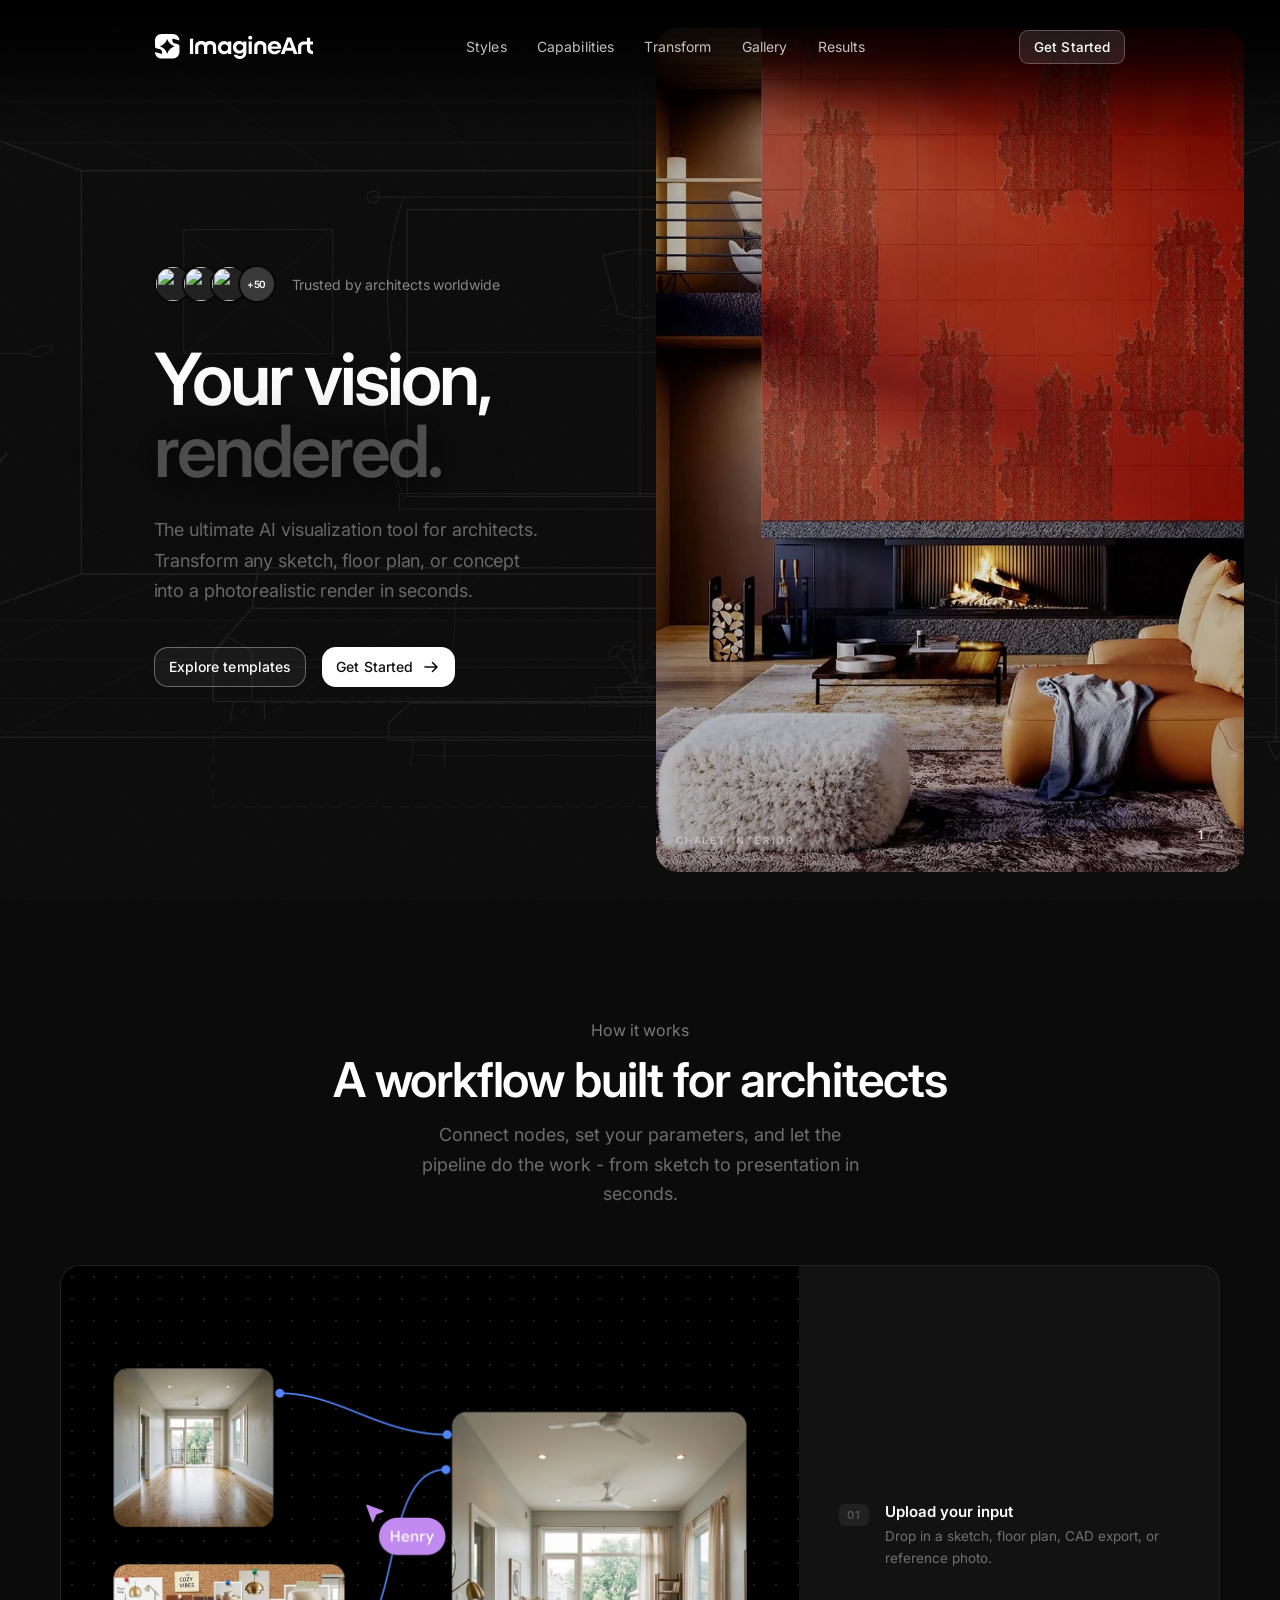
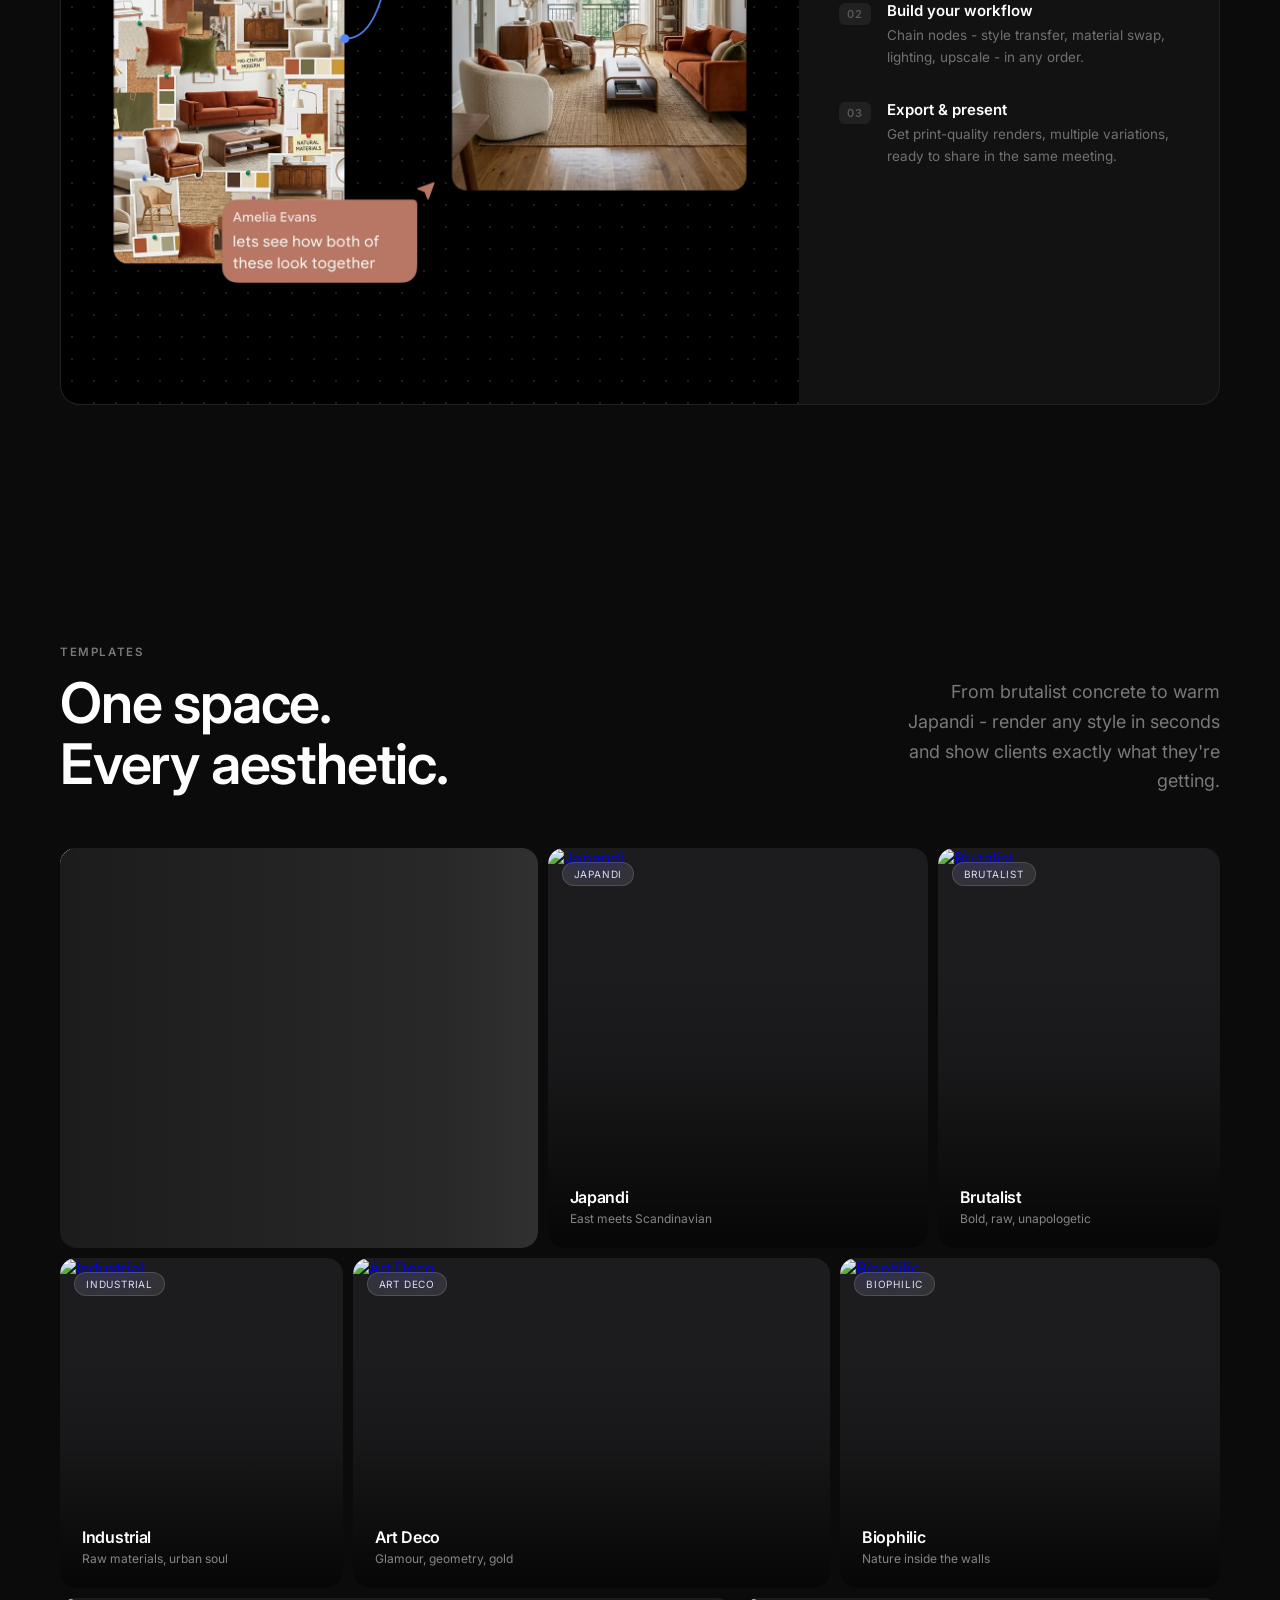
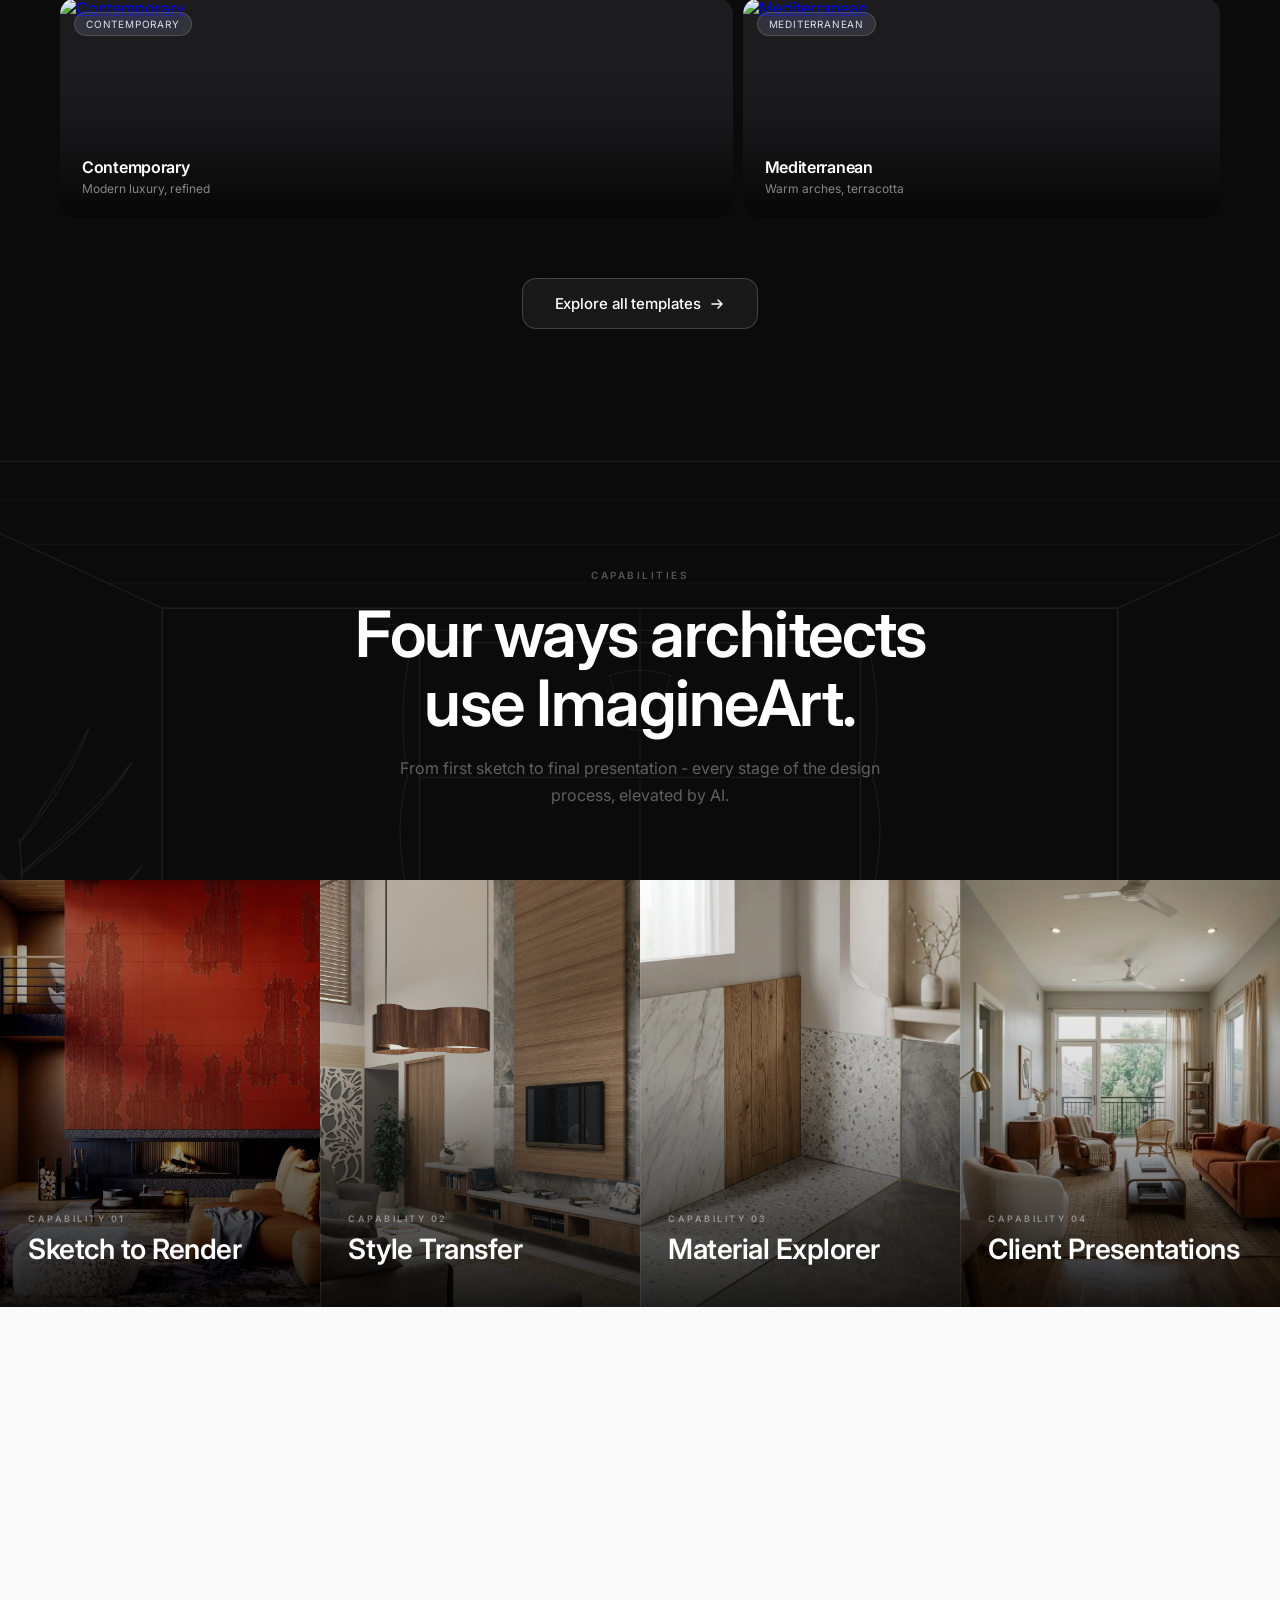
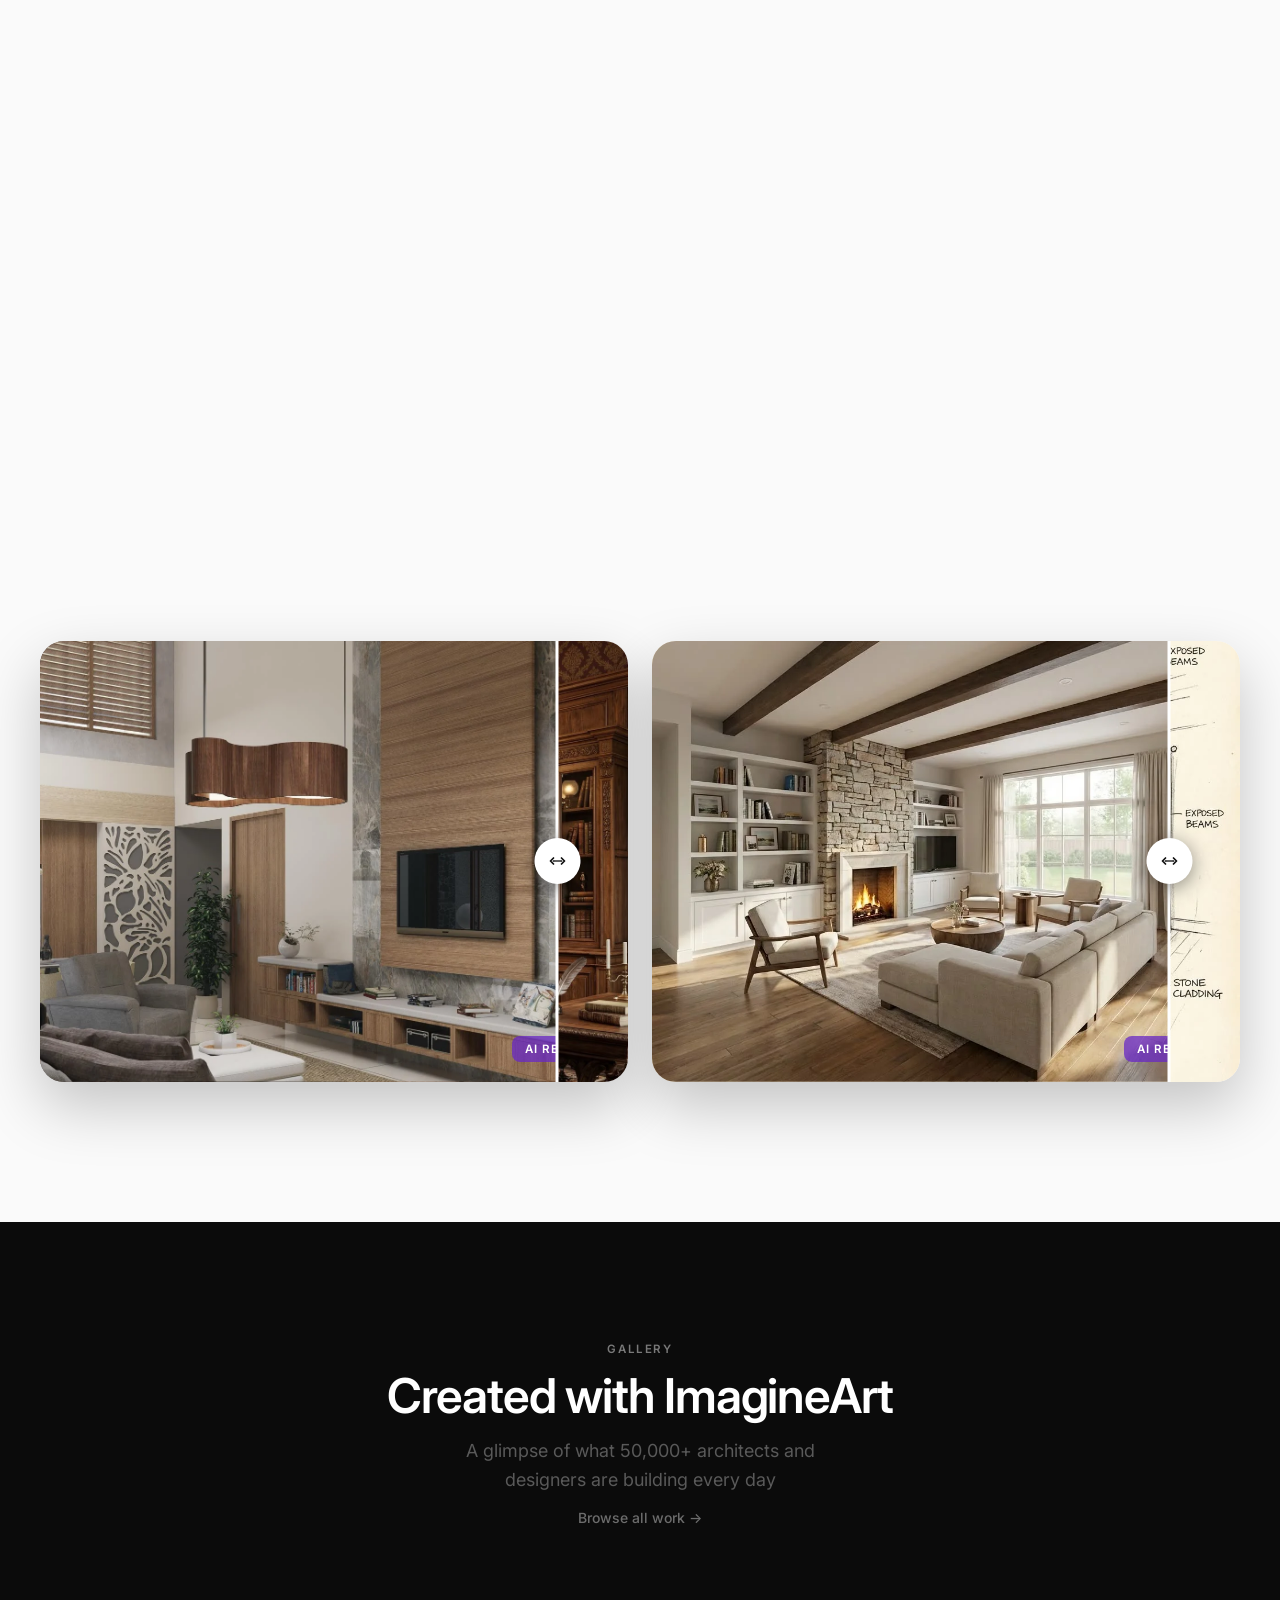
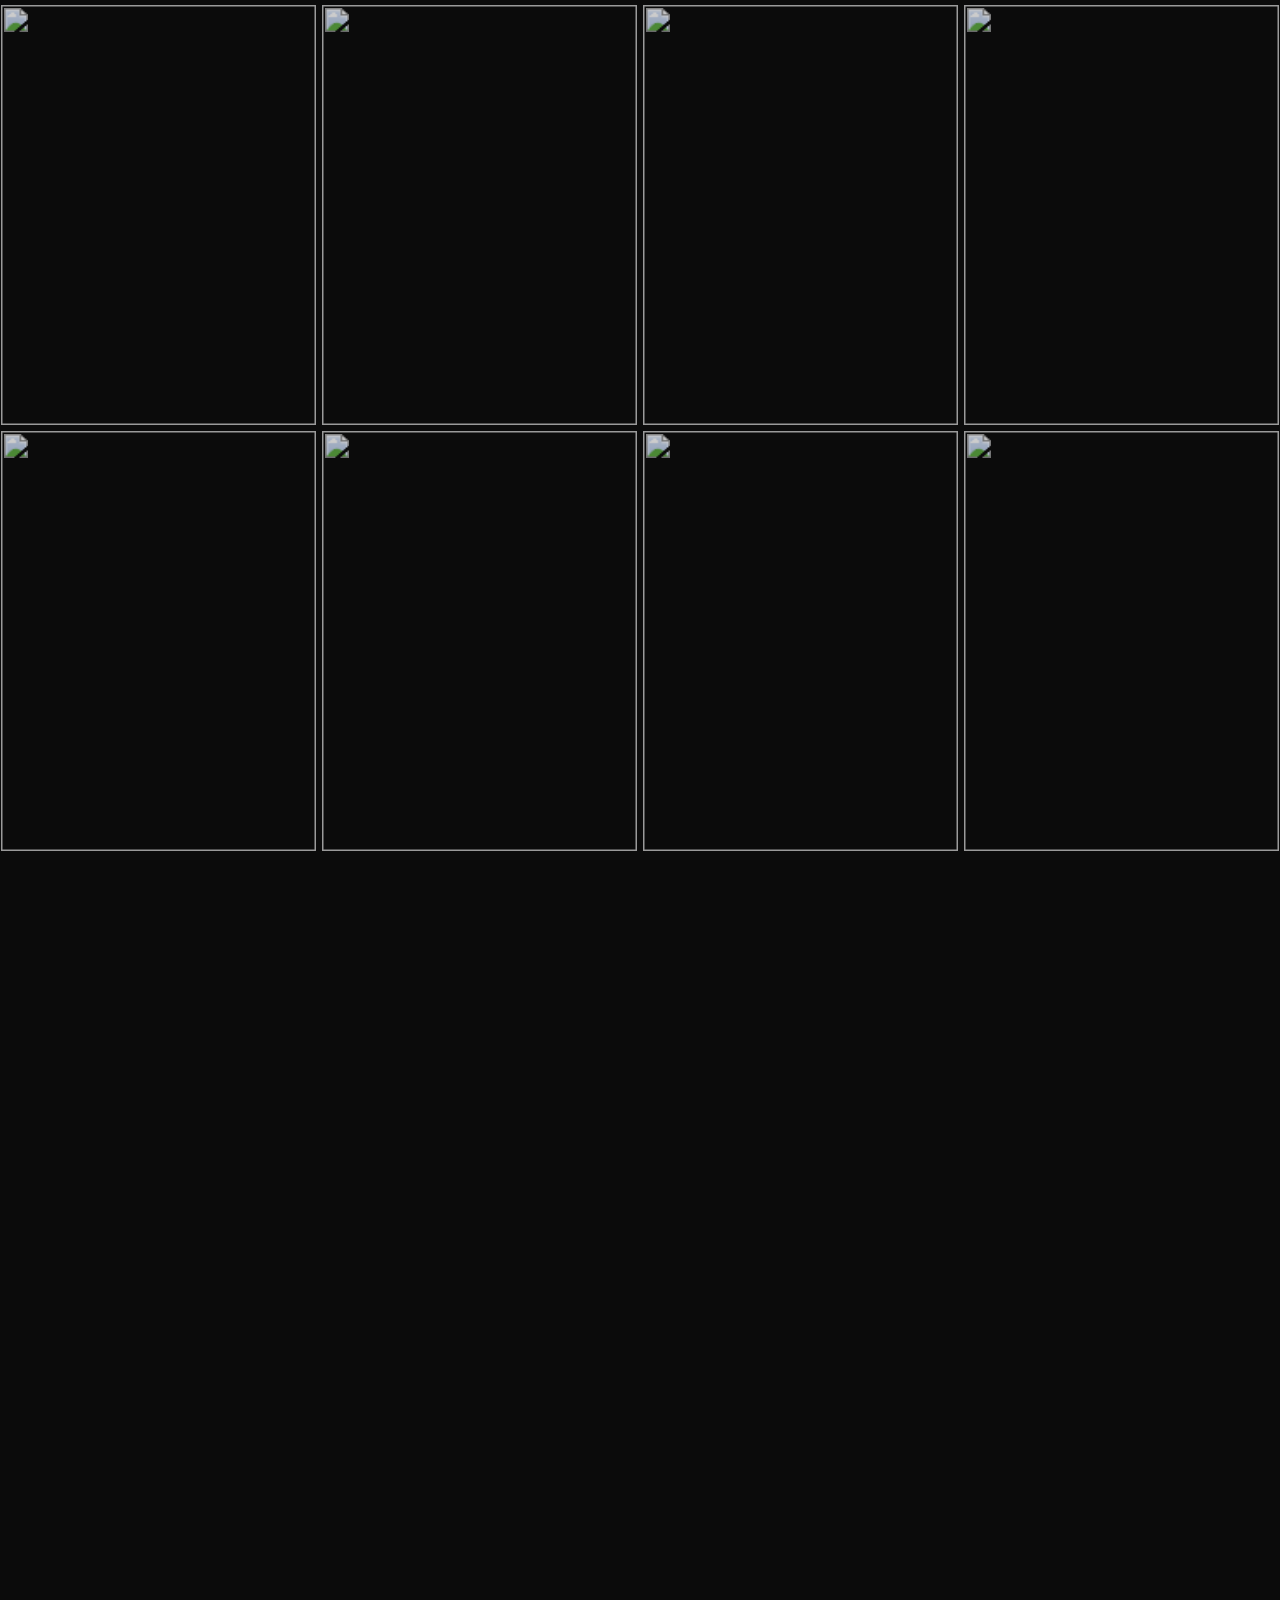
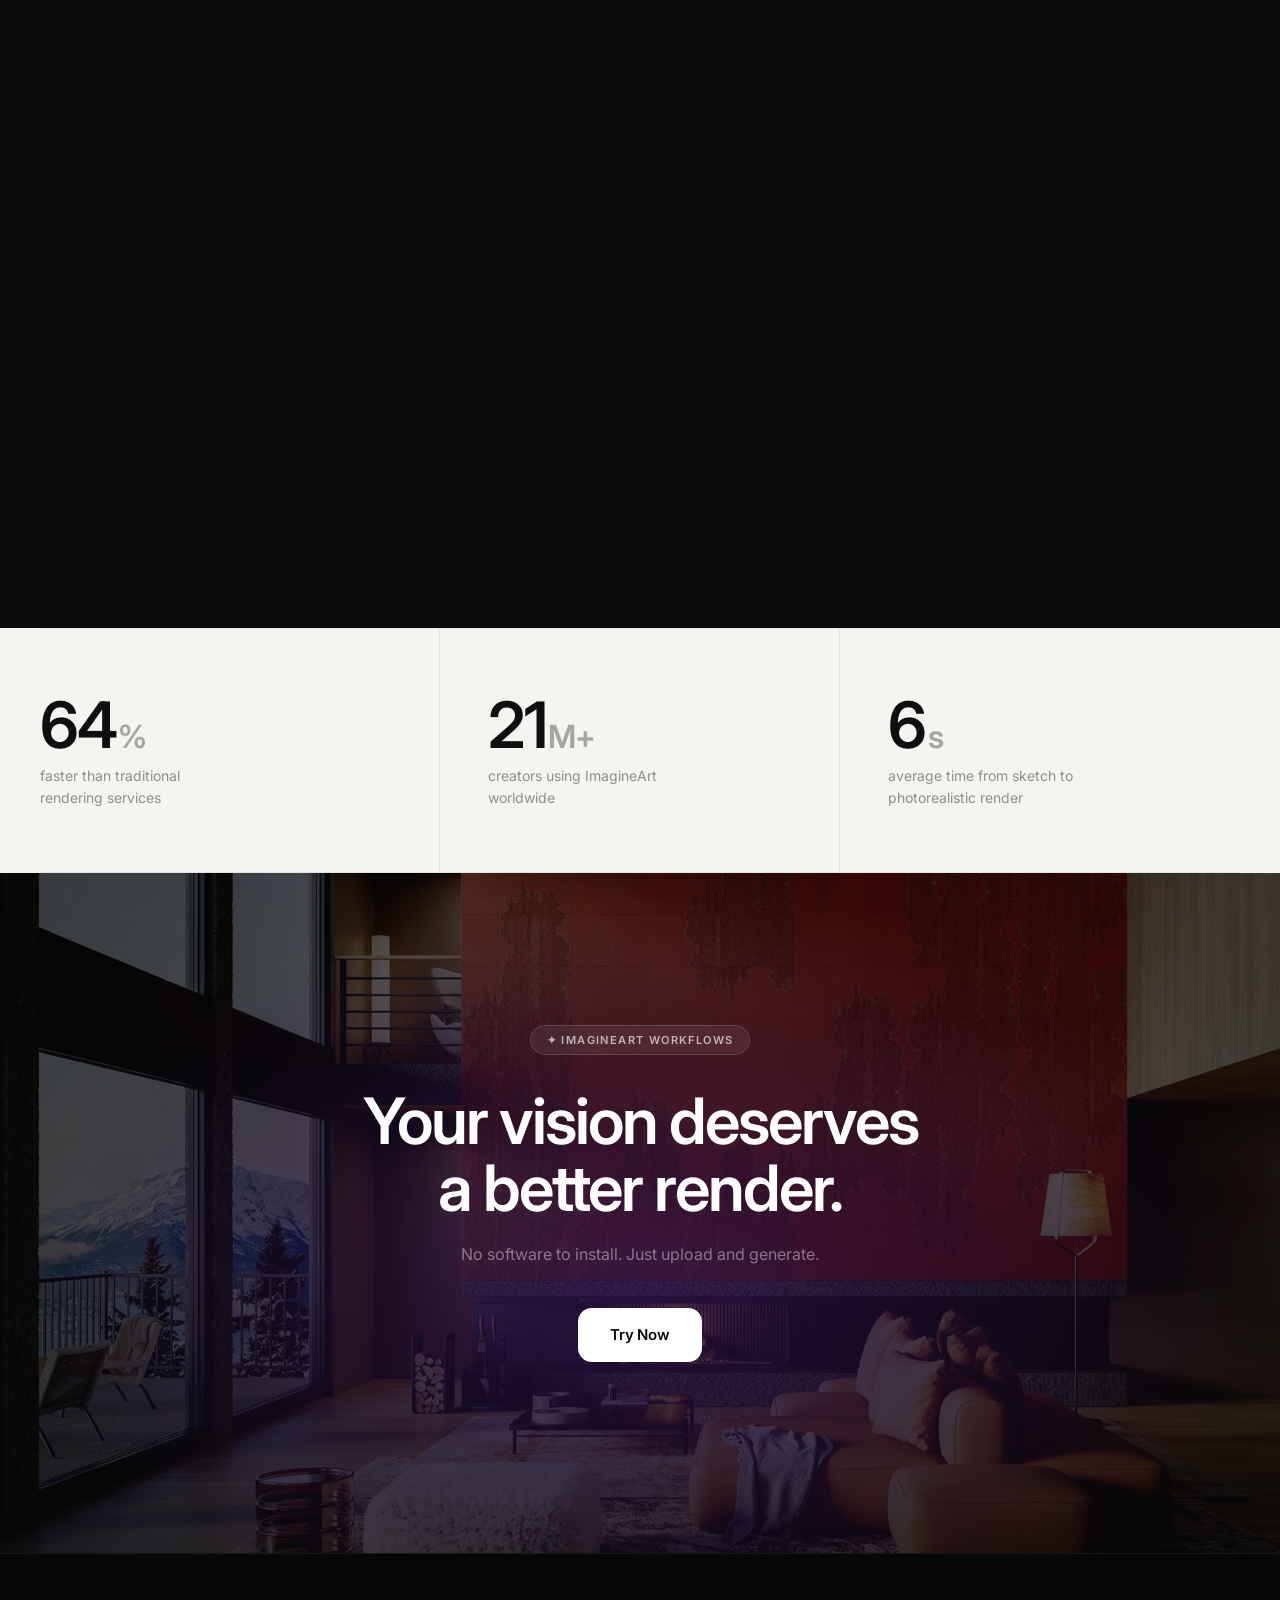
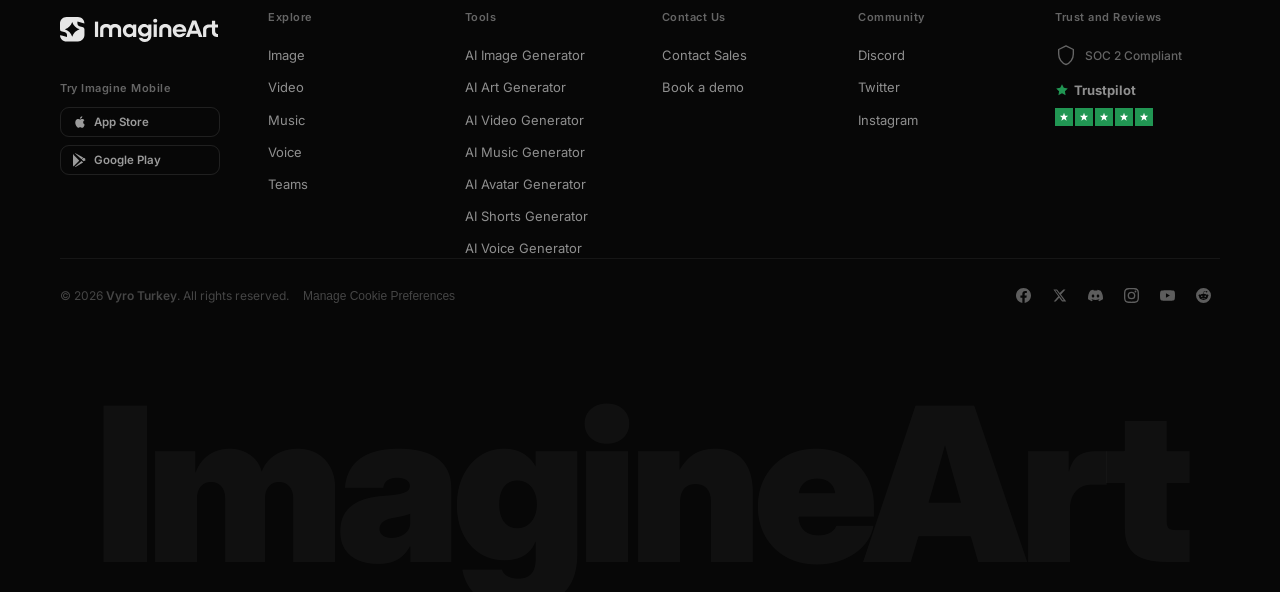
==== commit a467e2f2: "Optimize assets, convert to WebP, fix image paths, QA fixes - Convert all images (JPEG/PNG) to WebP " ====
--- a/architecture.html
+++ b/architecture.html
@@ -4,7 +4,7 @@
   <meta charset="UTF-8">
   <link rel="icon" href="https://www.imagine.art/favicon.ico">
   <meta name="viewport" content="width=device-width, initial-scale=1.0">
-  <title>ImagineArt Workflows — ImagineArt</title>
+  <title>ImagineArt Workflows - ImagineArt</title>
   <link rel="preconnect" href="https://fonts.googleapis.com">
   <link rel="preconnect" href="https://fonts.gstatic.com" crossorigin>
   <link href="https://fonts.googleapis.com/css2?family=Inter:ital,opsz,wght@0,14..32,300;0,14..32,400;0,14..32,500;0,14..32,600;0,14..32,700;0,14..32,800;1,14..32,400&display=swap" rel="stylesheet">
@@ -258,7 +258,9 @@
     .arch-hiw-head h2 { font-size: clamp(32px, 4vw, 48px); font-weight: 600; letter-spacing: -1.2px; color: #fff; line-height: 1.08; }
     .arch-hiw-head p { font-size: 18px; color: rgba(255,255,255,0.4); max-width: 460px; line-height: 1.65; }
     .arch-hiw-ui { display: grid; grid-template-columns: 1fr 380px; gap: 40px; align-items: center; background: rgba(255,255,255,0.03); border: 1px solid rgba(255,255,255,0.07); border-radius: 20px; overflow: hidden; }
-    .arch-hiw-ui img { width: 100%; height: 100%; object-fit: cover; display: block; min-height: 420px; }
+    .arch-hiw-img { background-color: #000; background-image: radial-gradient(rgba(255,255,255,0.12) 1px, transparent 1px); background-size: 22px 22px; display: flex; align-items: center; justify-content: center; padding: 0; position: relative; }
+    .arch-hiw-img::after { content: ''; position: absolute; inset: 0; pointer-events: none; background-image: radial-gradient(rgba(255,255,255,0.55) 1px, transparent 1px); background-size: 22px 22px; -webkit-mask-image: radial-gradient(circle 200px at var(--mx, -9999px) var(--my, -9999px), black 0%, transparent 100%); mask-image: radial-gradient(circle 200px at var(--mx, -9999px) var(--my, -9999px), black 0%, transparent 100%); }
+    .arch-hiw-img img { width: 100%; height: 100%; object-fit: contain; display: block; position: relative; z-index: 1; }
     .arch-hiw-steps { display: flex; flex-direction: column; gap: 32px; padding: 40px 40px 40px 0; }
     .arch-hiw-step { display: flex; gap: 16px; align-items: flex-start; }
     .arch-hiw-num { font-size: 11px; font-weight: 600; letter-spacing: 0.08em; color: rgba(255,255,255,0.25); background: rgba(255,255,255,0.06); border-radius: 6px; padding: 4px 8px; flex-shrink: 0; margin-top: 2px; }
@@ -268,7 +270,7 @@
       .arch-hiw { padding: 80px 0; }
       .arch-hiw-inner { padding: 0 20px; gap: 36px; }
       .arch-hiw-ui { grid-template-columns: 1fr; }
-      .arch-hiw-ui img { min-height: 240px; }
+      .arch-hiw-img { min-height: 240px; padding: 24px; }
       .arch-hiw-steps { padding: 0 24px 32px; }
     }
 
@@ -913,7 +915,7 @@
     /* 8. Hero glow — removed per user request */
 
     /* ══════════════════════════════════════════
-       RESPONSIVE — TABLET (≤ 1024px)
+       RESPONSIVE - TABLET (≤ 1024px)
     ══════════════════════════════════════════ */
     @media (max-width: 1024px) {
       /* Hero */
@@ -957,7 +959,7 @@
     }
 
     /* ══════════════════════════════════════════
-       RESPONSIVE — MOBILE (≤ 768px)
+       RESPONSIVE - MOBILE (≤ 768px)
     ══════════════════════════════════════════ */
     @media (max-width: 768px) {
       :root { --px: 20px; }
@@ -1273,16 +1275,16 @@
 
         <div class="hero-slides">
           <div class="hero-slide active">
-            <img src="/assets/architecture/arch-render-chalet-interior.jpeg" alt="Alpine chalet interior">
+            <img src="assets/architecture/arch-render-chalet-interior.webp" alt="Alpine chalet interior">
           </div>
           <div class="hero-slide">
-            <img src="/assets/architecture/arch-render-modern-living.jpg" alt="Textured wall interior">
+            <img src="assets/architecture/arch-render-modern-living.webp" alt="Textured wall interior">
           </div>
           <div class="hero-slide">
-            <img src="/assets/architecture/arch-render-building-exterior.jpeg" alt="Modern feature wall interior">
+            <img src="assets/architecture/arch-render-building-exterior.webp" alt="Modern feature wall interior">
           </div>
           <div class="hero-slide">
-            <img src="/assets/architecture/arch-render-living-room-2.jpeg" alt="Bold architectural exterior">
+            <img src="assets/architecture/arch-render-living-room-2.webp" alt="Bold architectural exterior">
           </div>
         </div>
 
@@ -1306,6 +1308,47 @@
 
   </section>
 
+  <section class="arch-hiw">
+    <div class="arch-hiw-inner">
+
+      <div class="arch-hiw-head reveal-blur">
+        <div class="s-label" style="color:rgba(255,255,255,0.45);border-color:rgba(255,255,255,0.12)">How it works</div>
+        <h2>A workflow built for architects</h2>
+        <p>Connect nodes, set your parameters, and let the pipeline do the work - from sketch to presentation in seconds.</p>
+      </div>
+
+      <div class="arch-hiw-ui reveal-blur">
+        <div class="arch-hiw-img">
+          <img src="assets/architecture/arch-nodes-workflow.webp" alt="ImagineArt Workflows node canvas" />
+        </div>
+        <div class="arch-hiw-steps">
+          <div class="arch-hiw-step">
+            <span class="arch-hiw-num">01</span>
+            <div>
+              <strong>Upload your input</strong>
+              <p>Drop in a sketch, floor plan, CAD export, or reference photo.</p>
+            </div>
+          </div>
+          <div class="arch-hiw-step">
+            <span class="arch-hiw-num">02</span>
+            <div>
+              <strong>Build your workflow</strong>
+              <p>Chain nodes - style transfer, material swap, lighting, upscale - in any order.</p>
+            </div>
+          </div>
+          <div class="arch-hiw-step">
+            <span class="arch-hiw-num">03</span>
+            <div>
+              <strong>Export & present</strong>
+              <p>Get print-quality renders, multiple variations, ready to share in the same meeting.</p>
+            </div>
+          </div>
+        </div>
+      </div>
+
+    </div>
+  </section>
+
   <!-- ─── Before / After ───────────────────────────────── -->
   <section class="arch-styles" id="sec-styles">
     <div class="arch-styles-inner">
@@ -1316,7 +1359,7 @@
           <span class="section-label" style="color:rgba(255,255,255,0.45);border-color:rgba(255,255,255,0.12);">Templates</span>
           <h2>One space.<br>Every aesthetic.</h2>
         </div>
-        <p class="reveal-right">From brutalist concrete to warm Japandi — render any style in seconds and show clients exactly what they're getting.</p>
+        <p class="reveal-right">From brutalist concrete to warm Japandi - render any style in seconds and show clients exactly what they're getting.</p>
       </div>
 
       <!-- Bento Grid -->
@@ -1456,45 +1499,6 @@
   </section>
 
   <!-- ─── How it Works ────────────────────────────────── -->
-  <section class="arch-hiw">
-    <div class="arch-hiw-inner">
-
-      <div class="arch-hiw-head reveal-blur">
-        <div class="s-label" style="color:rgba(255,255,255,0.45);border-color:rgba(255,255,255,0.12)">How it works</div>
-        <h2>A workflow built for architects</h2>
-        <p>Connect nodes, set your parameters, and let the pipeline do the work — from sketch to presentation in seconds.</p>
-      </div>
-
-      <div class="arch-hiw-ui reveal-blur">
-        <img src="/assets/architecture/nodes.jpeg" alt="ImagineArt Workflows node canvas" />
-        <div class="arch-hiw-steps">
-          <div class="arch-hiw-step">
-            <span class="arch-hiw-num">01</span>
-            <div>
-              <strong>Upload your input</strong>
-              <p>Drop in a sketch, floor plan, CAD export, or reference photo.</p>
-            </div>
-          </div>
-          <div class="arch-hiw-step">
-            <span class="arch-hiw-num">02</span>
-            <div>
-              <strong>Build your workflow</strong>
-              <p>Chain nodes — style transfer, material swap, lighting, upscale — in any order.</p>
-            </div>
-          </div>
-          <div class="arch-hiw-step">
-            <span class="arch-hiw-num">03</span>
-            <div>
-              <strong>Export & present</strong>
-              <p>Get print-quality renders, multiple variations, ready to share in the same meeting.</p>
-            </div>
-          </div>
-        </div>
-      </div>
-
-    </div>
-  </section>
-
   <!-- ─── Gallery ──────────────────────────────────────── -->
   <section class="arch-caps" id="sec-caps" style="position:relative;overflow:hidden;">
 
@@ -1575,14 +1579,14 @@
     <div class="arch-caps-header reveal-blur" style="position:relative;z-index:1;">
       <span class="caps-header-label">Capabilities</span>
       <h2 class="caps-header-h2">Four ways architects<br>use ImagineArt.</h2>
-      <p class="caps-header-p">From first sketch to final presentation — every stage of the design process, elevated by AI.</p>
+      <p class="caps-header-p">From first sketch to final presentation - every stage of the design process, elevated by AI.</p>
     </div>
 
     <!-- Full-bleed 4-card grid -->
     <div class="caps-grid" style="position:relative;z-index:1;">
 
       <div class="caps-card reveal-left">
-        <img src="/assets/architecture/arch-render-chalet-interior.jpeg" alt="Sketch to render">
+        <img src="assets/architecture/arch-render-chalet-interior.webp" alt="Sketch to render">
         <div class="caps-card-info">
           <div class="caps-card-num">Capability 01</div>
           <div class="caps-card-title">Sketch to Render</div>
@@ -1591,16 +1595,16 @@
       </div>
 
       <div class="caps-card reveal-right">
-        <img src="/assets/architecture/arch-render-modern-living.jpg" alt="Style transfer">
+        <img src="assets/architecture/arch-render-modern-living.webp" alt="Style transfer">
         <div class="caps-card-info">
           <div class="caps-card-num">Capability 02</div>
           <div class="caps-card-title">Style Transfer</div>
-          <div class="caps-card-desc">Apply any architectural style — minimalist, Japandi, brutalist, art deco — to any space instantly.</div>
+          <div class="caps-card-desc">Apply any architectural style - minimalist, Japandi, brutalist, art deco - to any space instantly.</div>
         </div>
       </div>
 
       <div class="caps-card reveal-left" style="transition-delay:0.12s">
-        <img src="/assets/architecture/Hamza_Jamal_Image_65_c138ea81-6e36-4a2d-8b73-90e0952c45c6_ba286e85-294a-4e51-ba3b-9106d039f531 Large.jpeg" alt="Material explorer">
+        <img src="assets/architecture/arch-cap-material-explorer.webp" alt="Material explorer">
         <div class="caps-card-info">
           <div class="caps-card-num">Capability 03</div>
           <div class="caps-card-title">Material Explorer</div>
@@ -1609,7 +1613,7 @@
       </div>
 
       <div class="caps-card reveal-right" style="transition-delay:0.12s">
-        <img src="/assets/architecture/Hamza_Jamal_Image_62_52cbc5b5-a792-495d-b41c-3ac85a1efd39_e7789141-dedd-4f9d-9565-00c8e832e59e Large.jpeg" alt="Client presentations">
+        <img src="assets/architecture/arch-cap-client-presentation.webp" alt="Client presentations">
         <div class="caps-card-info">
           <div class="caps-card-num">Capability 04</div>
           <div class="caps-card-title">Client Presentations</div>
@@ -1723,11 +1727,11 @@
       <!-- Slider 1: big full-width -->
       <div class="compare-wrap large reveal-scale">
         <div class="compare-before">
-          <img src="/assets/architecture/arch-compare-before.jpg" alt="Before — abandoned alpine chalet">
+          <img src="assets/architecture/arch-compare-before.webp" alt="Before - abandoned alpine chalet">
           <span class="compare-lbl left">Before</span>
         </div>
         <div class="compare-after">
-          <img src="/assets/architecture/arch-render-chalet-interior.jpeg" alt="After — AI Render">
+          <img src="assets/architecture/arch-render-chalet-interior.webp" alt="After - AI Render">
           <span class="compare-lbl right">AI Render</span>
         </div>
         <div class="compare-handle">
@@ -1740,11 +1744,11 @@
       <div class="compare-row">
         <div class="compare-wrap small reveal-left">
           <div class="compare-before">
-            <img src="/assets/architecture/arch-compare-2-before.jpeg" alt="Raw Reference">
+            <img src="assets/architecture/arch-compare-2-before.webp" alt="Raw Reference">
             <span class="compare-lbl left">Raw Reference</span>
           </div>
           <div class="compare-after">
-            <img src="/assets/architecture/arch-compare-2-after.jpeg" alt="AI Render">
+            <img src="assets/architecture/arch-compare-2-after.webp" alt="AI Render">
             <span class="compare-lbl right">AI Render</span>
           </div>
           <div class="compare-handle">
@@ -1755,11 +1759,11 @@
         </div>
         <div class="compare-wrap small reveal-right" style="transition-delay:0.1s">
           <div class="compare-before">
-            <img src="/assets/architecture/arch-compare-3-before.jpeg" alt="Hand Sketch">
+            <img src="assets/architecture/arch-compare-3-before.webp" alt="Hand Sketch">
             <span class="compare-lbl left">Hand Sketch</span>
           </div>
           <div class="compare-after">
-            <img src="/assets/architecture/arch-compare-3-after.jpeg" alt="AI Render">
+            <img src="assets/architecture/arch-compare-3-after.webp" alt="AI Render">
             <span class="compare-lbl right">AI Render</span>
           </div>
           <div class="compare-handle">
@@ -1813,9 +1817,9 @@
       </div>
       <div class="stat-item">
         <div class="stat-num-row">
-          <span class="stat-val" data-target="2">0</span><span class="stat-sfx">M+</span>
+          <span class="stat-val" data-target="30">0</span><span class="stat-sfx">M+</span>
         </div>
-        <p class="stat-lbl">renders generated by architects worldwide</p>
+        <p class="stat-lbl">creators using ImagineArt worldwide</p>
       </div>
       <div class="stat-item">
         <div class="stat-num-row">
@@ -1829,7 +1833,7 @@
   <!-- ─── CTA ──────────────────────────────────────────── -->
   <section class="arch-cta">
     <div class="arch-cta-bg">
-      <img src="/assets/architecture/arch-render-chalet-interior.jpeg" alt="Architectural render">
+      <img src="assets/architecture/arch-render-chalet-interior.webp" alt="Architectural render">
     </div>
     <div class="arch-cta-inner">
       <div class="cta-badge reveal">✦ ImagineArt Workflows</div>
@@ -2326,6 +2330,20 @@
       document.head.appendChild(s);
 
       init();
+
+      // Dot grid glow on hiw image
+      const hiwImg = document.querySelector('.arch-hiw-img');
+      if (hiwImg) {
+        hiwImg.addEventListener('mousemove', e => {
+          const r = hiwImg.getBoundingClientRect();
+          hiwImg.style.setProperty('--mx', (e.clientX - r.left) + 'px');
+          hiwImg.style.setProperty('--my', (e.clientY - r.top) + 'px');
+        });
+        hiwImg.addEventListener('mouseleave', () => {
+          hiwImg.style.setProperty('--mx', '-9999px');
+          hiwImg.style.setProperty('--my', '-9999px');
+        });
+      }
     })();
   </script>
 </body>
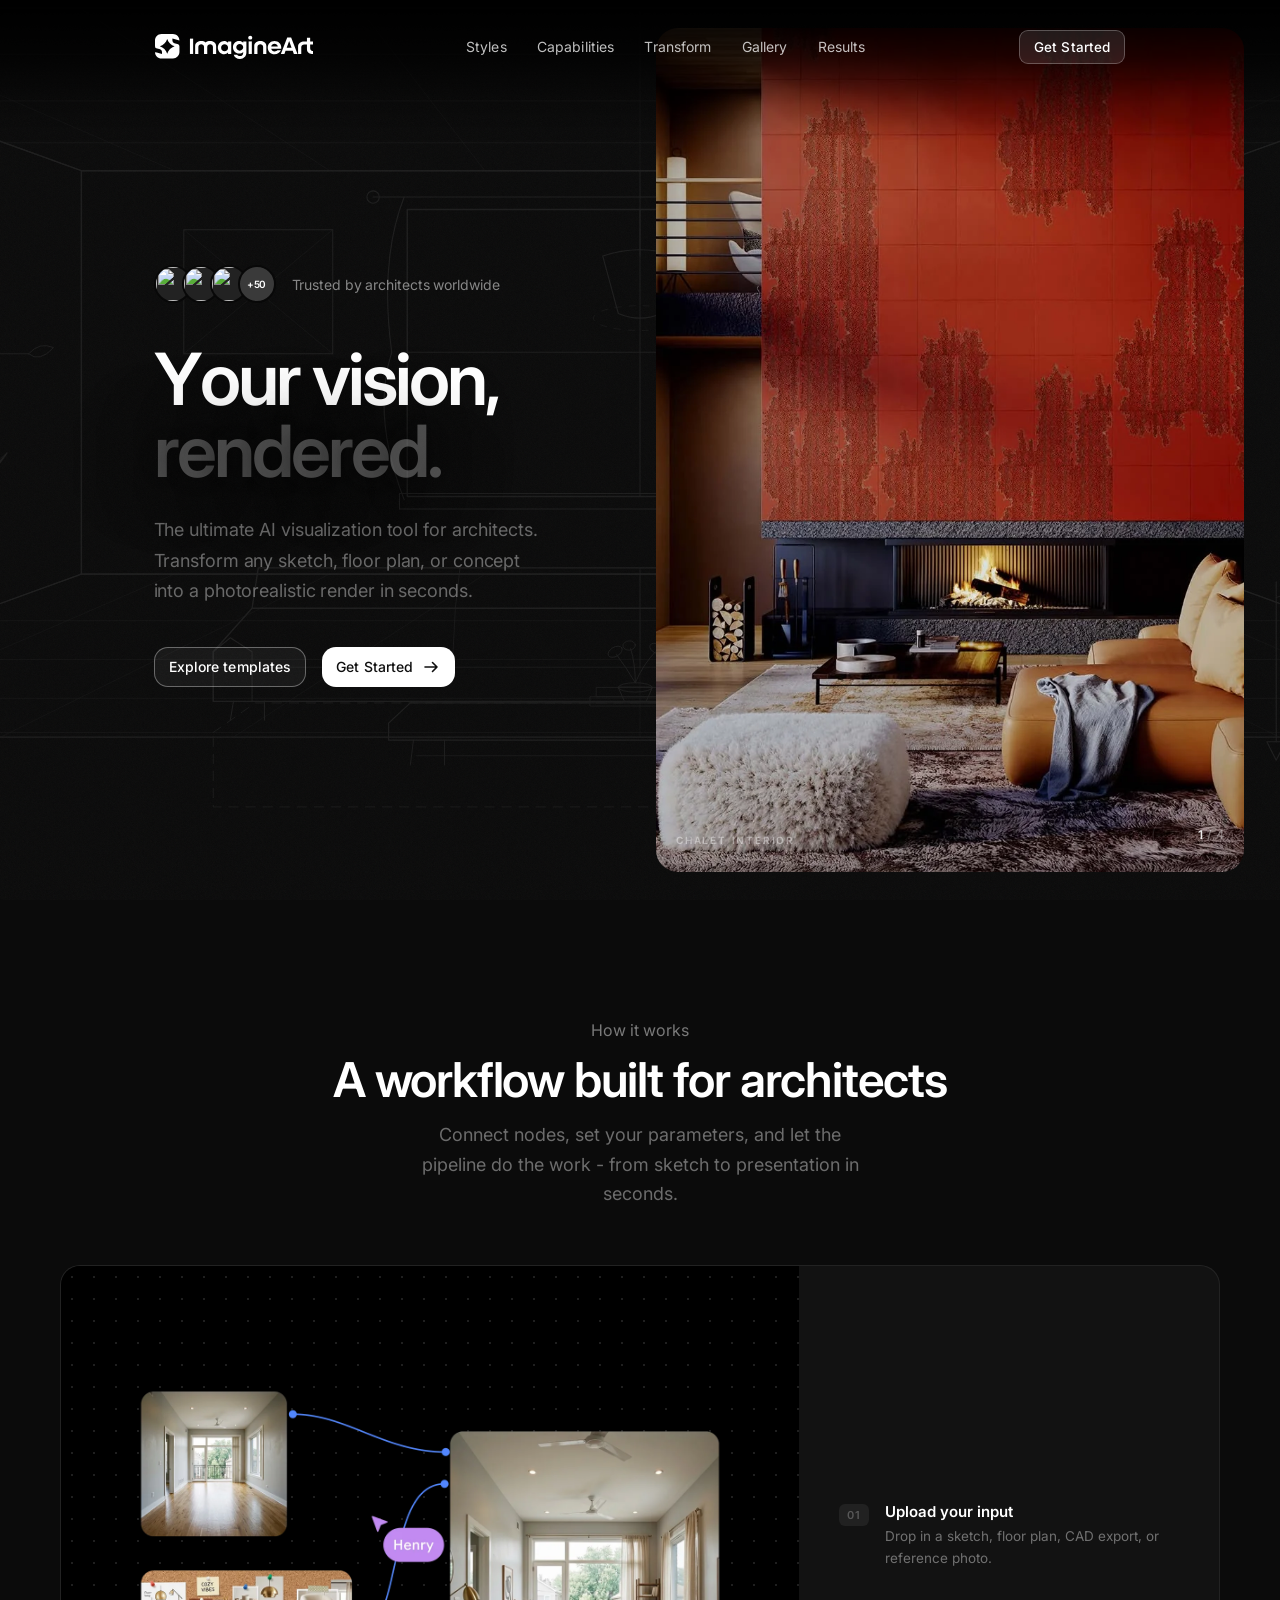
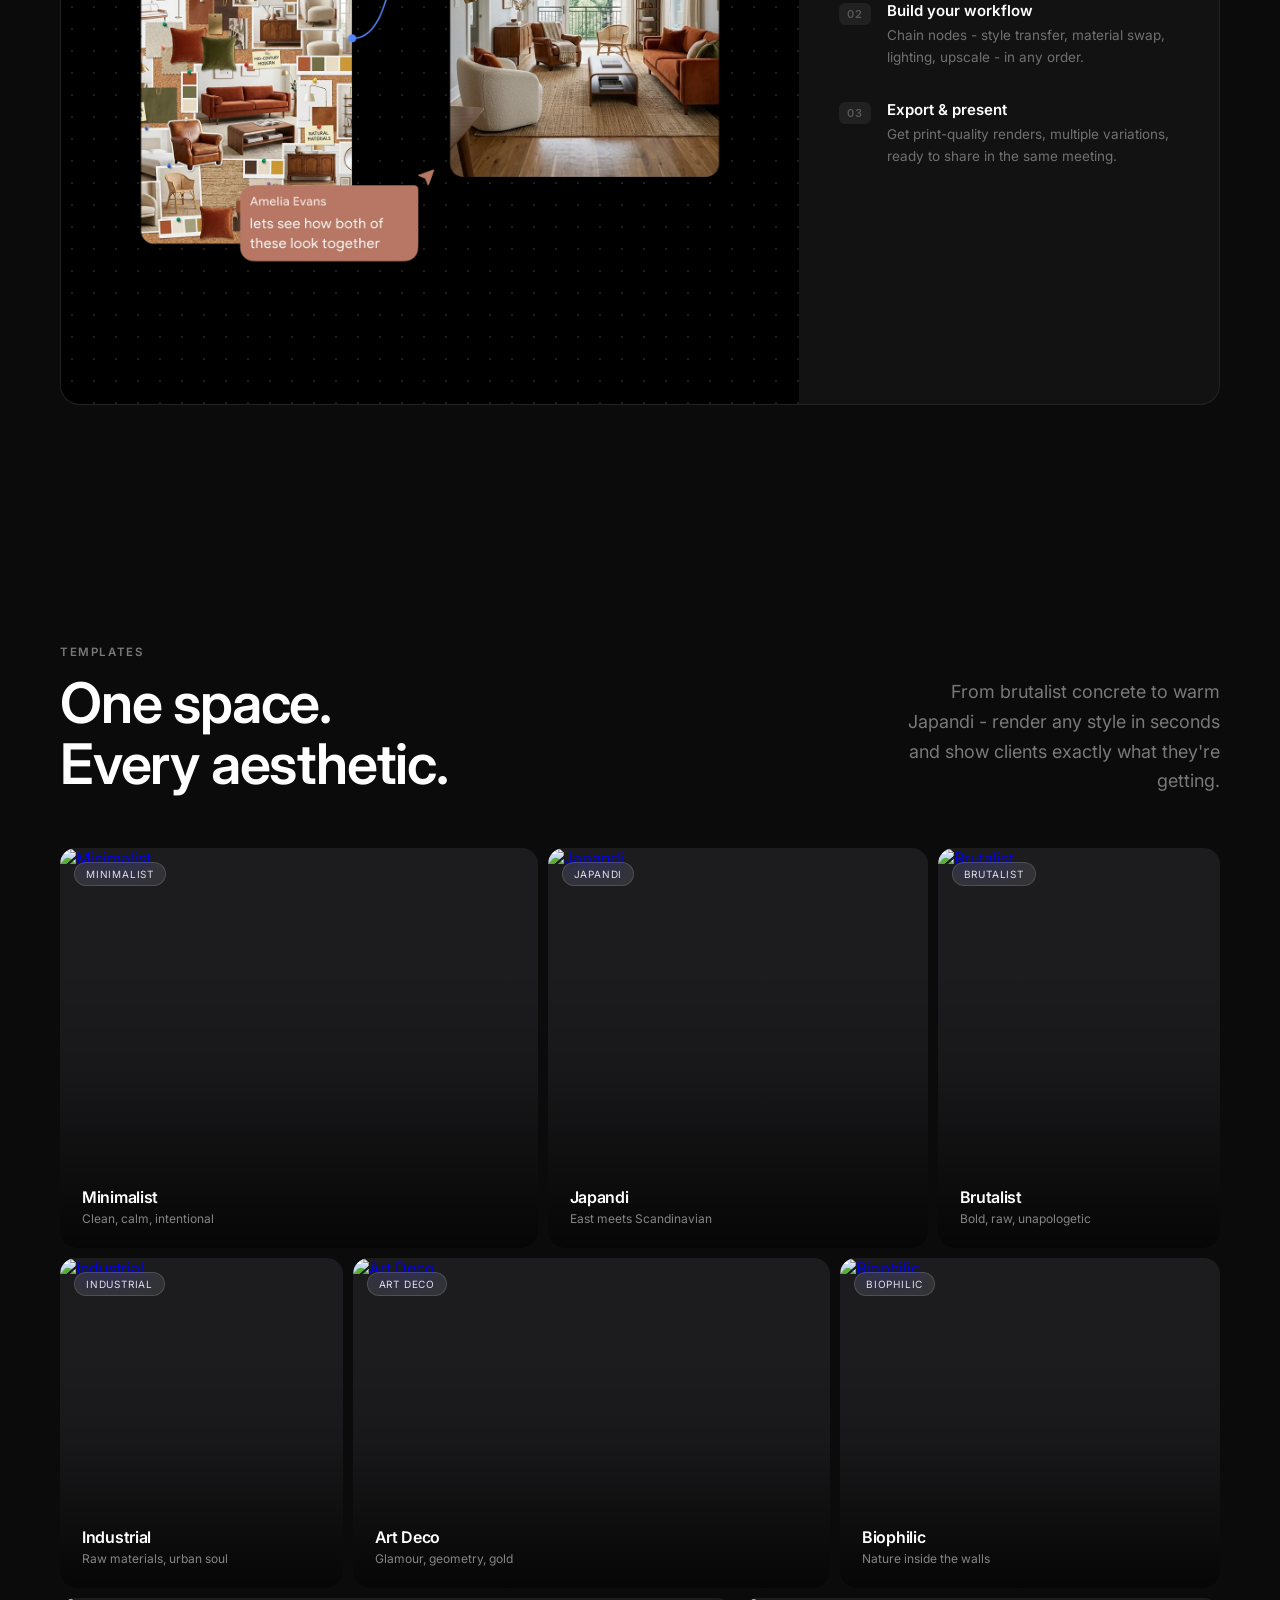
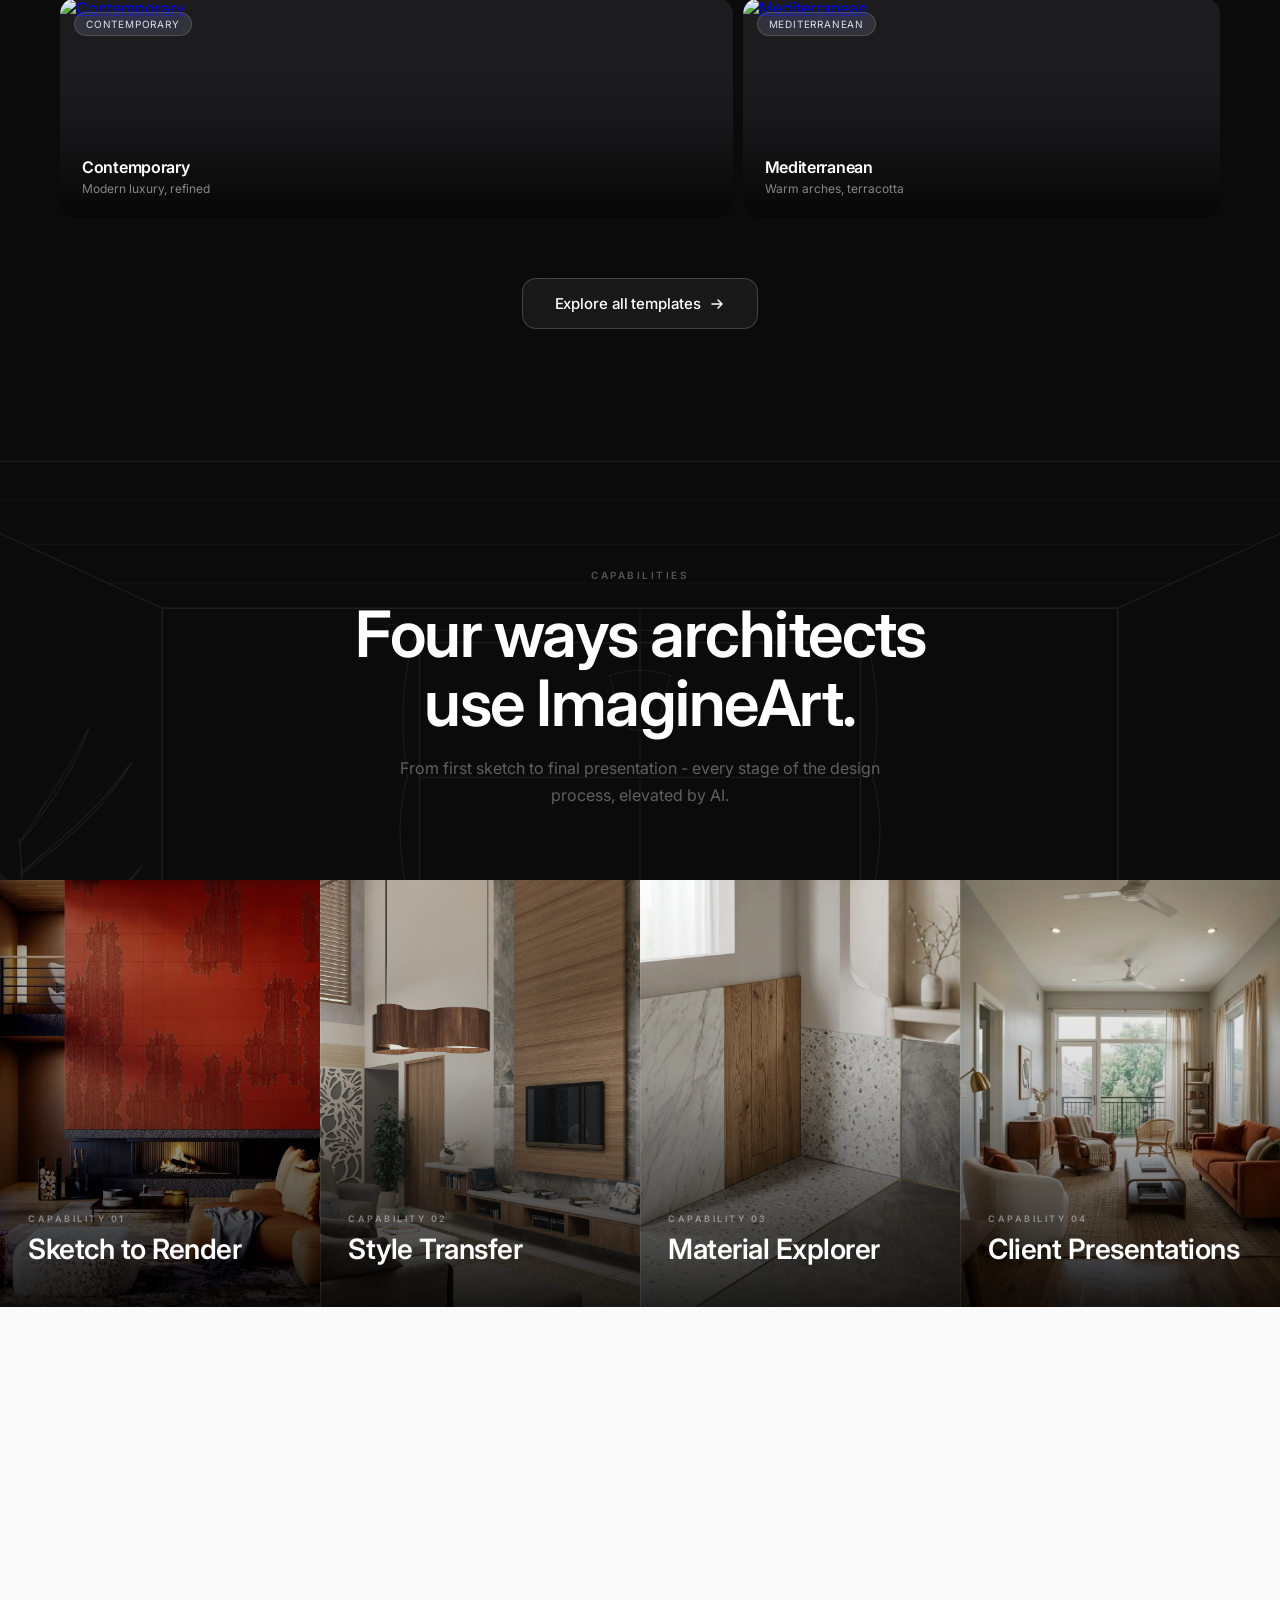
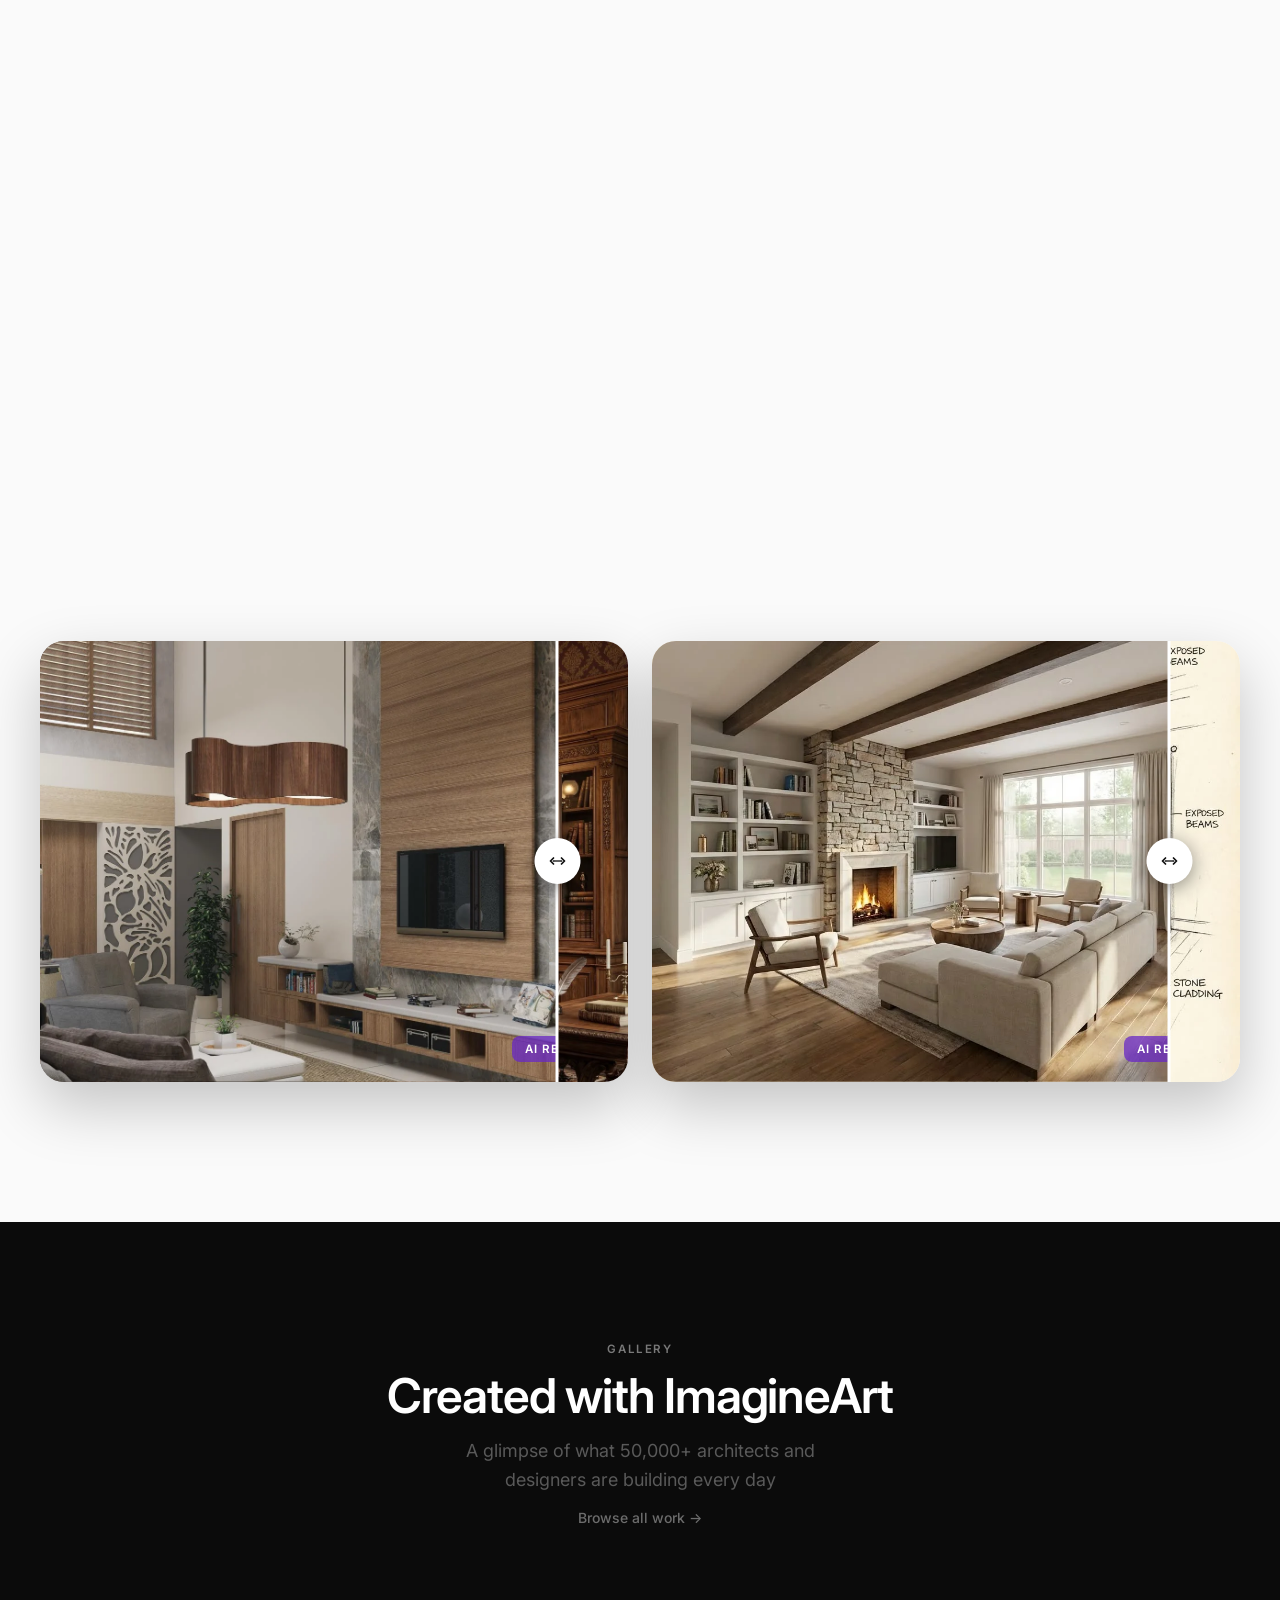
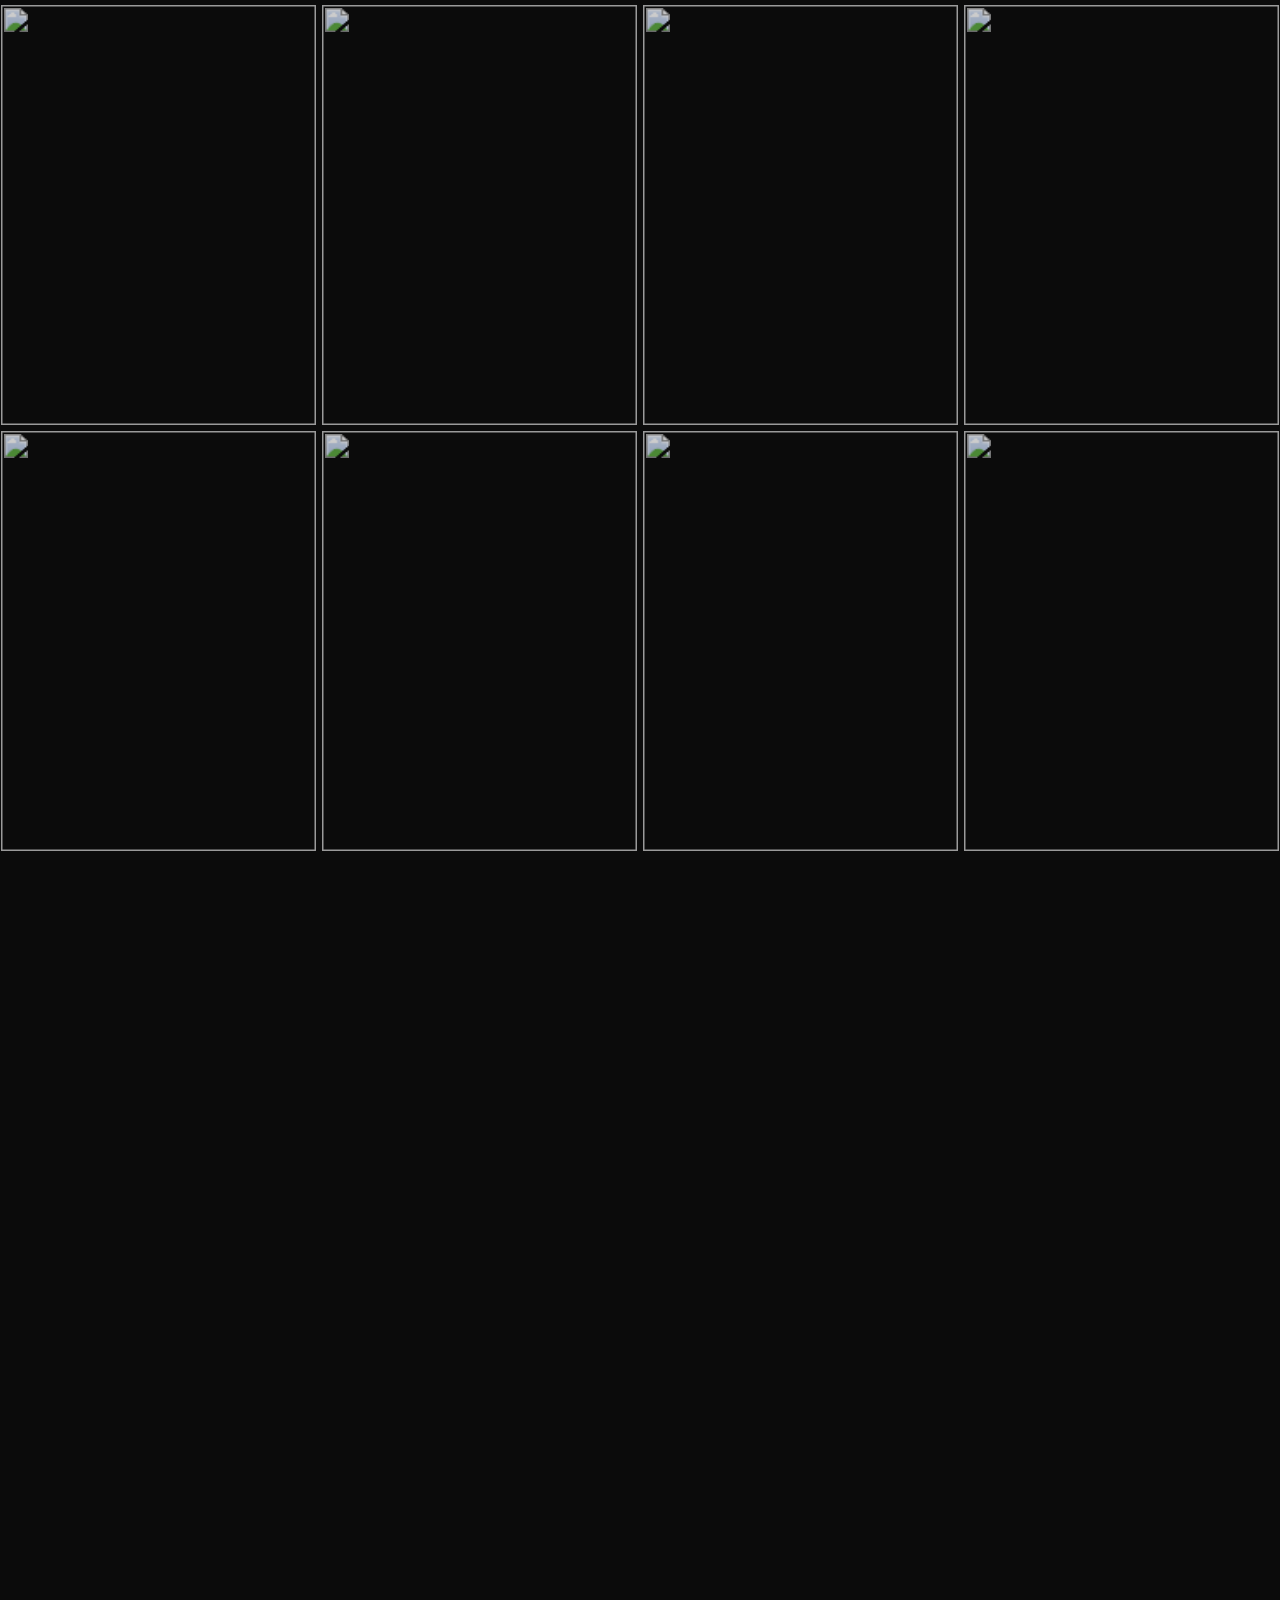
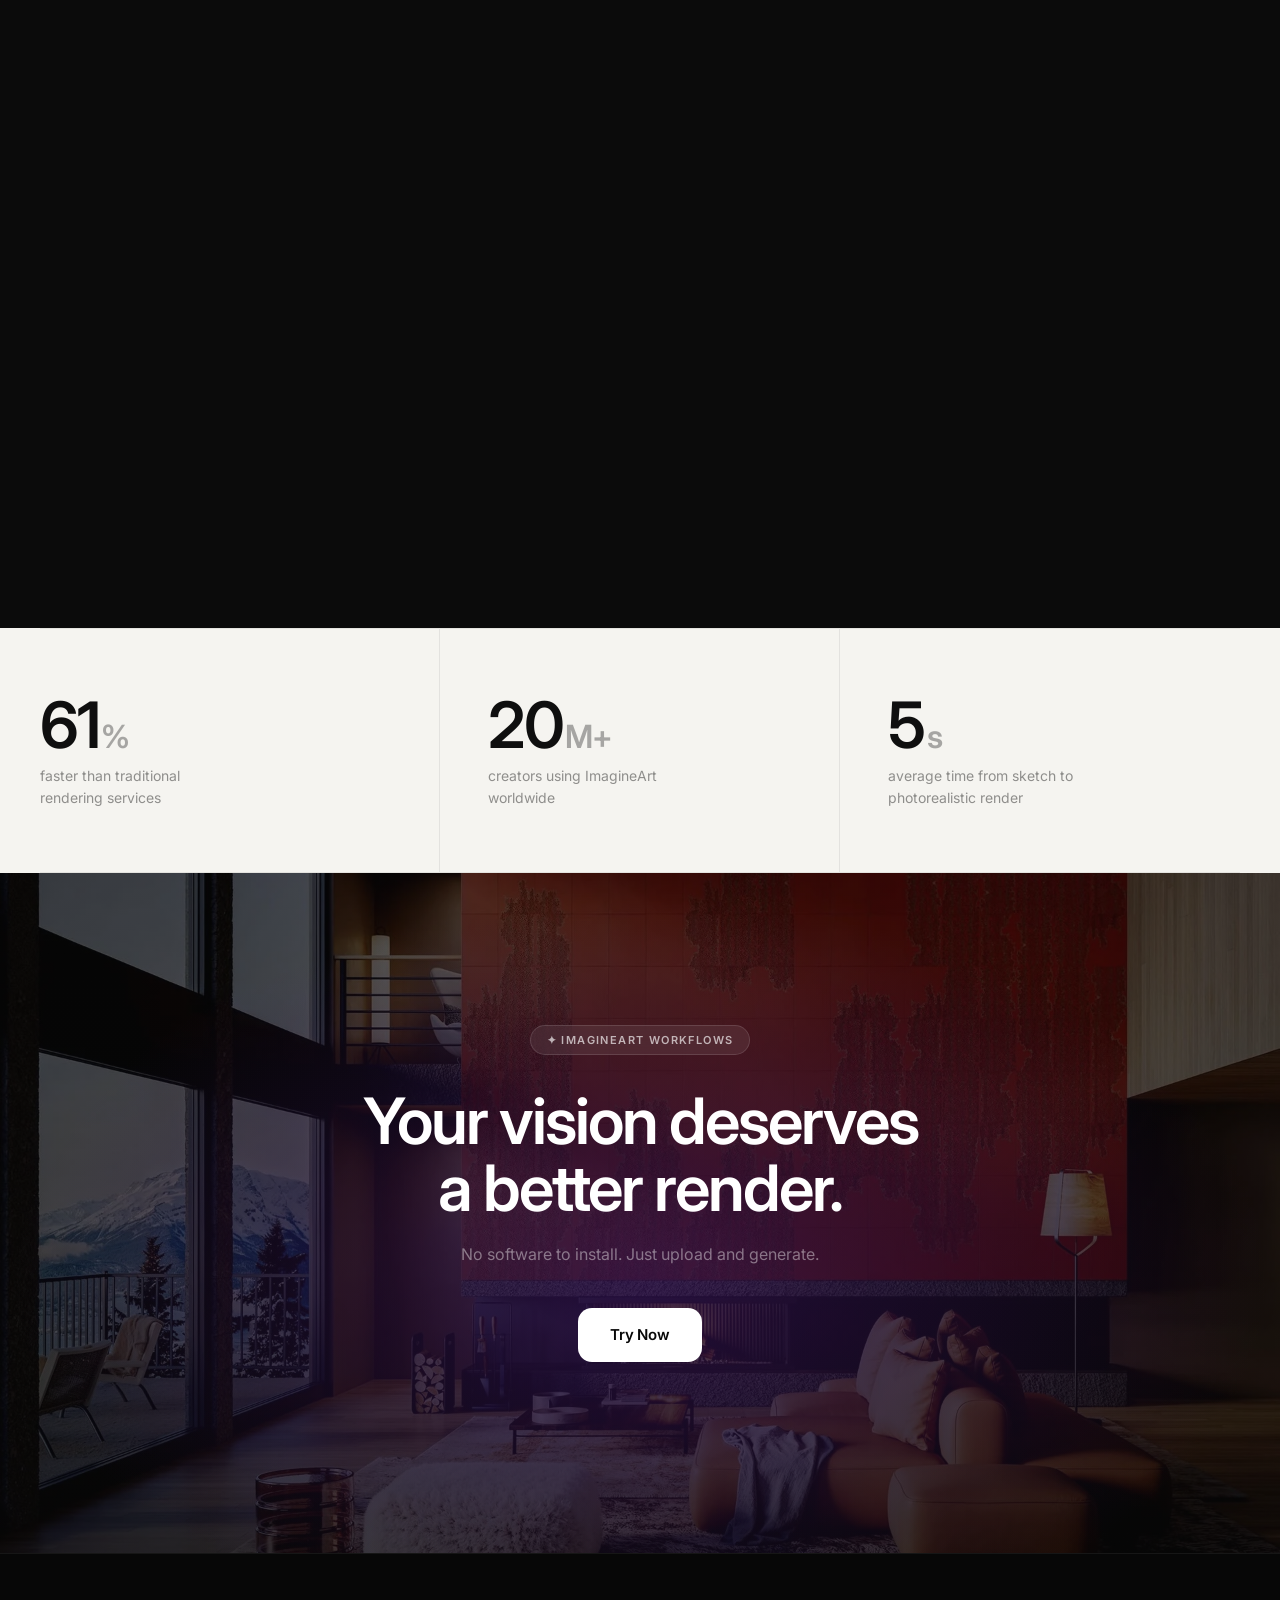
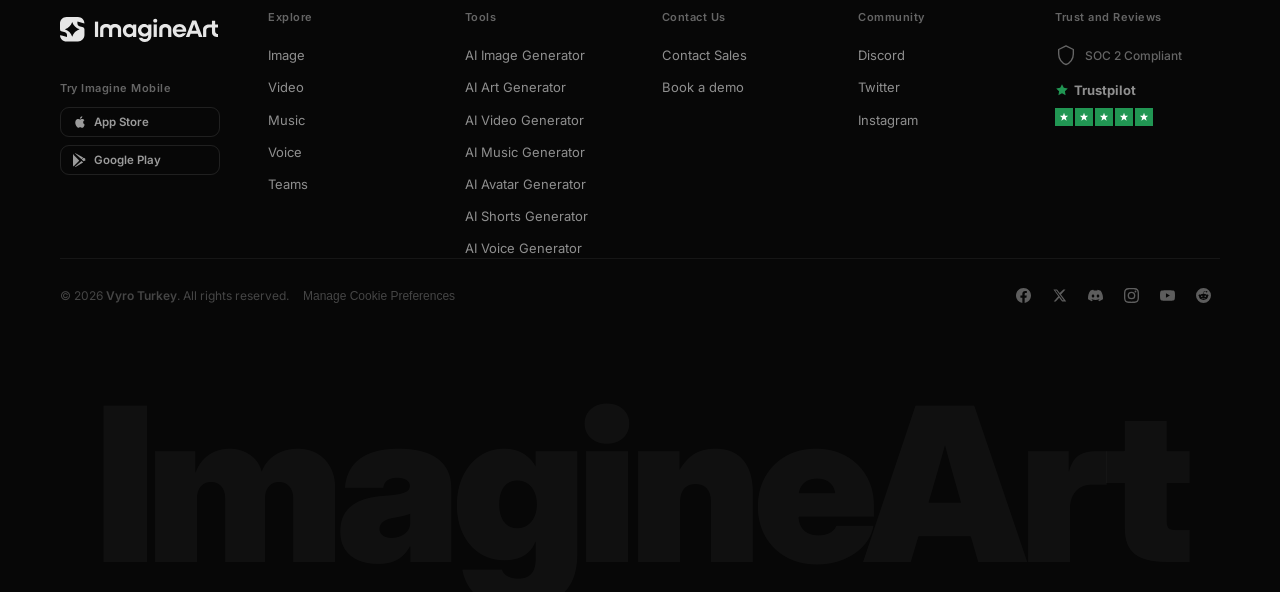
==== commit 10c6e31f: "Add char-by-char hero animation, WebP images, statement font bump, ecommerce hero size tweak Co-Auth" ====
--- a/architecture.html
+++ b/architecture.html
@@ -258,7 +258,7 @@
     .arch-hiw-head h2 { font-size: clamp(32px, 4vw, 48px); font-weight: 600; letter-spacing: -1.2px; color: #fff; line-height: 1.08; }
     .arch-hiw-head p { font-size: 18px; color: rgba(255,255,255,0.4); max-width: 460px; line-height: 1.65; }
     .arch-hiw-ui { display: grid; grid-template-columns: 1fr 380px; gap: 40px; align-items: center; background: rgba(255,255,255,0.03); border: 1px solid rgba(255,255,255,0.07); border-radius: 20px; overflow: hidden; }
-    .arch-hiw-img { background-color: #000; background-image: radial-gradient(rgba(255,255,255,0.12) 1px, transparent 1px); background-size: 22px 22px; display: flex; align-items: center; justify-content: center; padding: 0; position: relative; }
+    .arch-hiw-img { background-color: #000; background-image: radial-gradient(rgba(255,255,255,0.12) 1px, transparent 1px); background-size: 22px 22px; display: flex; align-items: center; justify-content: center; padding: 32px; position: relative; }
     .arch-hiw-img::after { content: ''; position: absolute; inset: 0; pointer-events: none; background-image: radial-gradient(rgba(255,255,255,0.55) 1px, transparent 1px); background-size: 22px 22px; -webkit-mask-image: radial-gradient(circle 200px at var(--mx, -9999px) var(--my, -9999px), black 0%, transparent 100%); mask-image: radial-gradient(circle 200px at var(--mx, -9999px) var(--my, -9999px), black 0%, transparent 100%); }
     .arch-hiw-img img { width: 100%; height: 100%; object-fit: contain; display: block; position: relative; z-index: 1; }
     .arch-hiw-steps { display: flex; flex-direction: column; gap: 32px; padding: 40px 40px 40px 0; }
@@ -863,18 +863,15 @@
       pointer-events: none;
     }
 
-    /* 4. Hero word reveal — CSS animation, no JS manipulation */
-    .hw {
+    /* 4. Hero character reveal */
+    @keyframes charReveal {
+      from { opacity: 0; transform: translateY(18px); filter: blur(5px); }
+      to   { opacity: 1; transform: translateY(0);    filter: blur(0); }
+    }
+    .char-anim {
       display: inline-block;
       opacity: 0;
-      transform: translateY(32px);
-      animation: hwReveal 0.85s cubic-bezier(0.16, 1, 0.3, 1) forwards;
-    }
-    .hw-1 { animation-delay: 0.15s; }
-    .hw-2 { animation-delay: 0.28s; }
-    .hw-3 { animation-delay: 0.42s; }
-    @keyframes hwReveal {
-      to { opacity: 1; transform: translateY(0); }
+      animation: charReveal 0.55s cubic-bezier(0.16, 1, 0.3, 1) forwards;
     }
 
     /* 5. Section heading line-wipe — removed (reveal-blur handles headings) */
@@ -2331,6 +2328,45 @@
 
       init();
 
+      // Character-by-character hero reveal
+      (function() {
+        const el = document.querySelector('.hero-headline');
+        if (!el) return;
+        function splitChars(node, counter) {
+          const children = Array.from(node.childNodes);
+          node.innerHTML = '';
+          children.forEach(child => {
+            if (child.nodeType === 3) {
+              [...child.textContent].forEach(ch => {
+                if (ch.trim() === '') { node.appendChild(document.createTextNode(ch)); return; }
+                const s = document.createElement('span');
+                s.className = 'char-anim';
+                s.style.animationDelay = (100 + counter.i * 28) + 'ms';
+                s.textContent = ch;
+                counter.i++;
+                node.appendChild(s);
+              });
+            } else if (child.nodeName === 'BR') {
+              node.appendChild(document.createElement('br'));
+            } else if (child.nodeType === 1) {
+              const wrap = document.createElement(child.tagName.toLowerCase());
+              wrap.className = child.className;
+              [...child.textContent].forEach(ch => {
+                if (ch.trim() === '') { wrap.appendChild(document.createTextNode(ch)); return; }
+                const s = document.createElement('span');
+                s.className = 'char-anim';
+                s.style.animationDelay = (100 + counter.i * 28) + 'ms';
+                s.textContent = ch;
+                counter.i++;
+                wrap.appendChild(s);
+              });
+              node.appendChild(wrap);
+            }
+          });
+        }
+        splitChars(el, { i: 0 });
+      })();
+
       // Dot grid glow on hiw image
       const hiwImg = document.querySelector('.arch-hiw-img');
       if (hiwImg) {
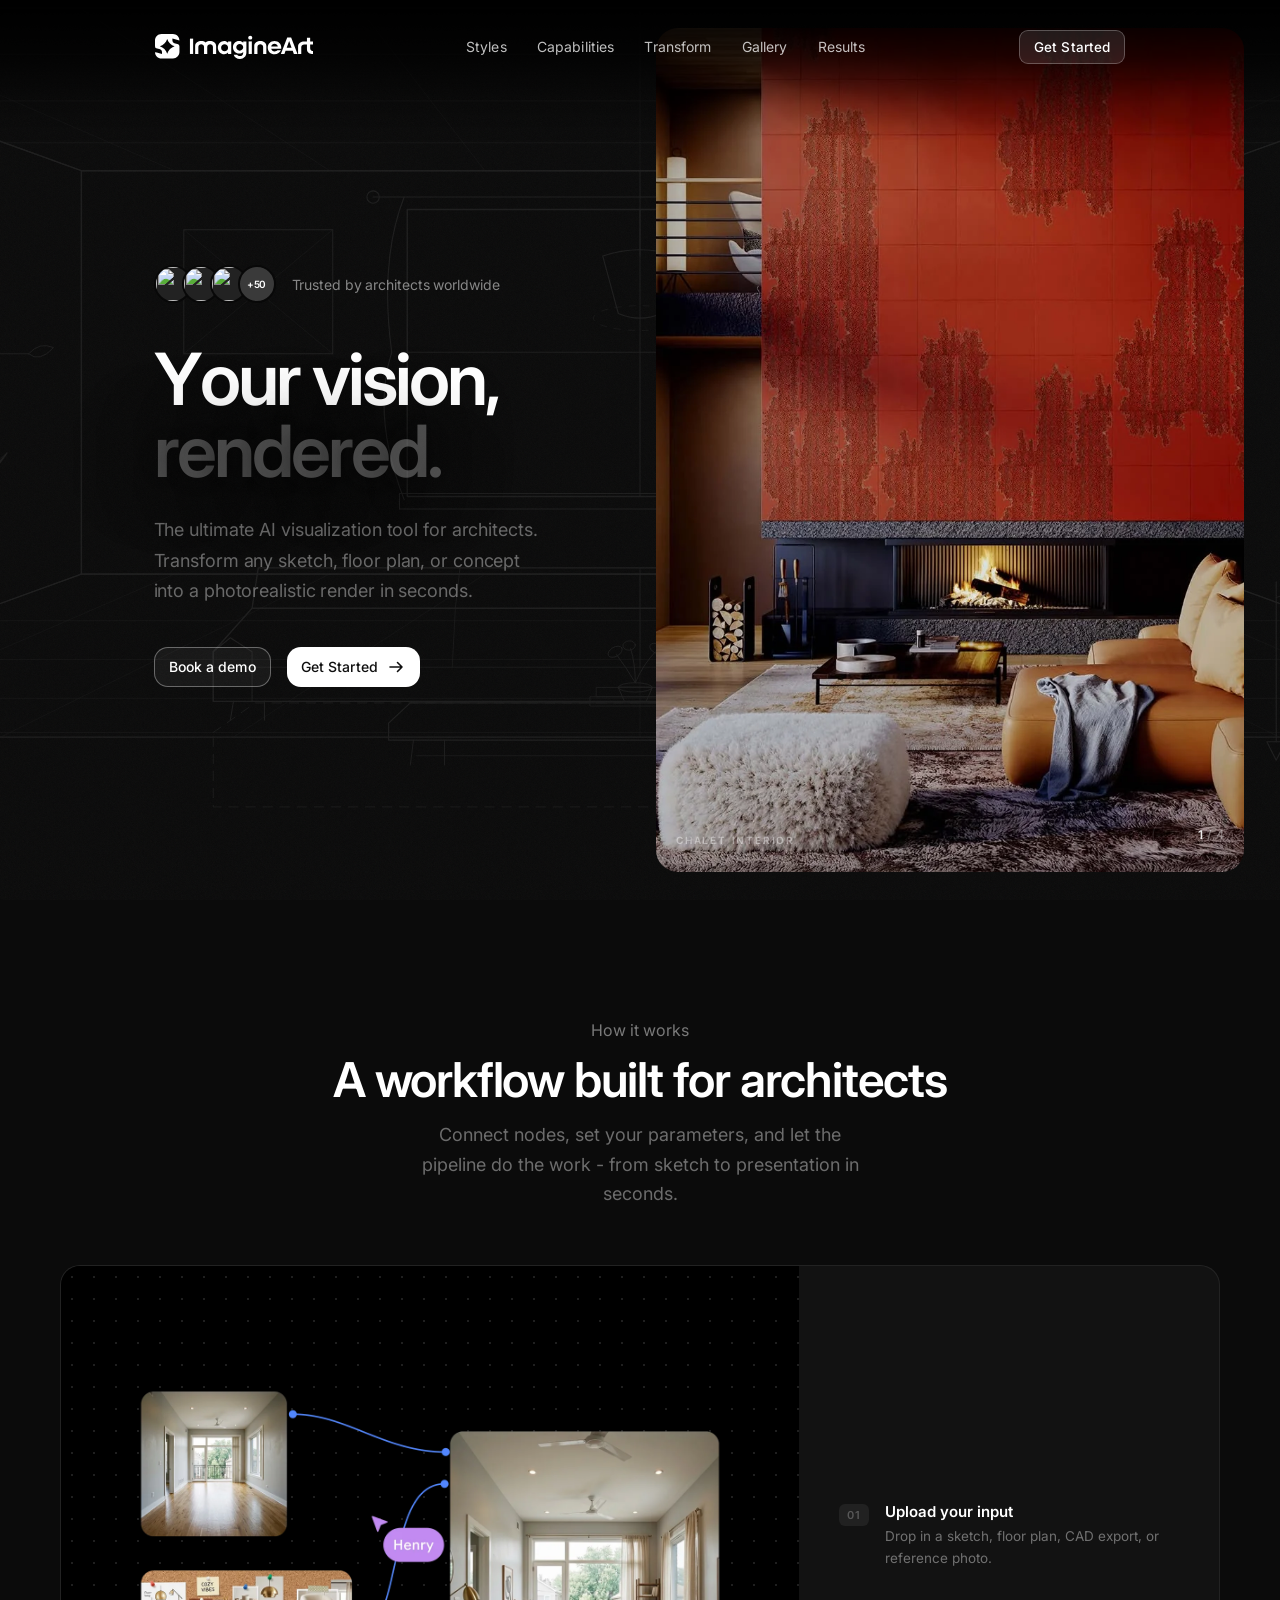
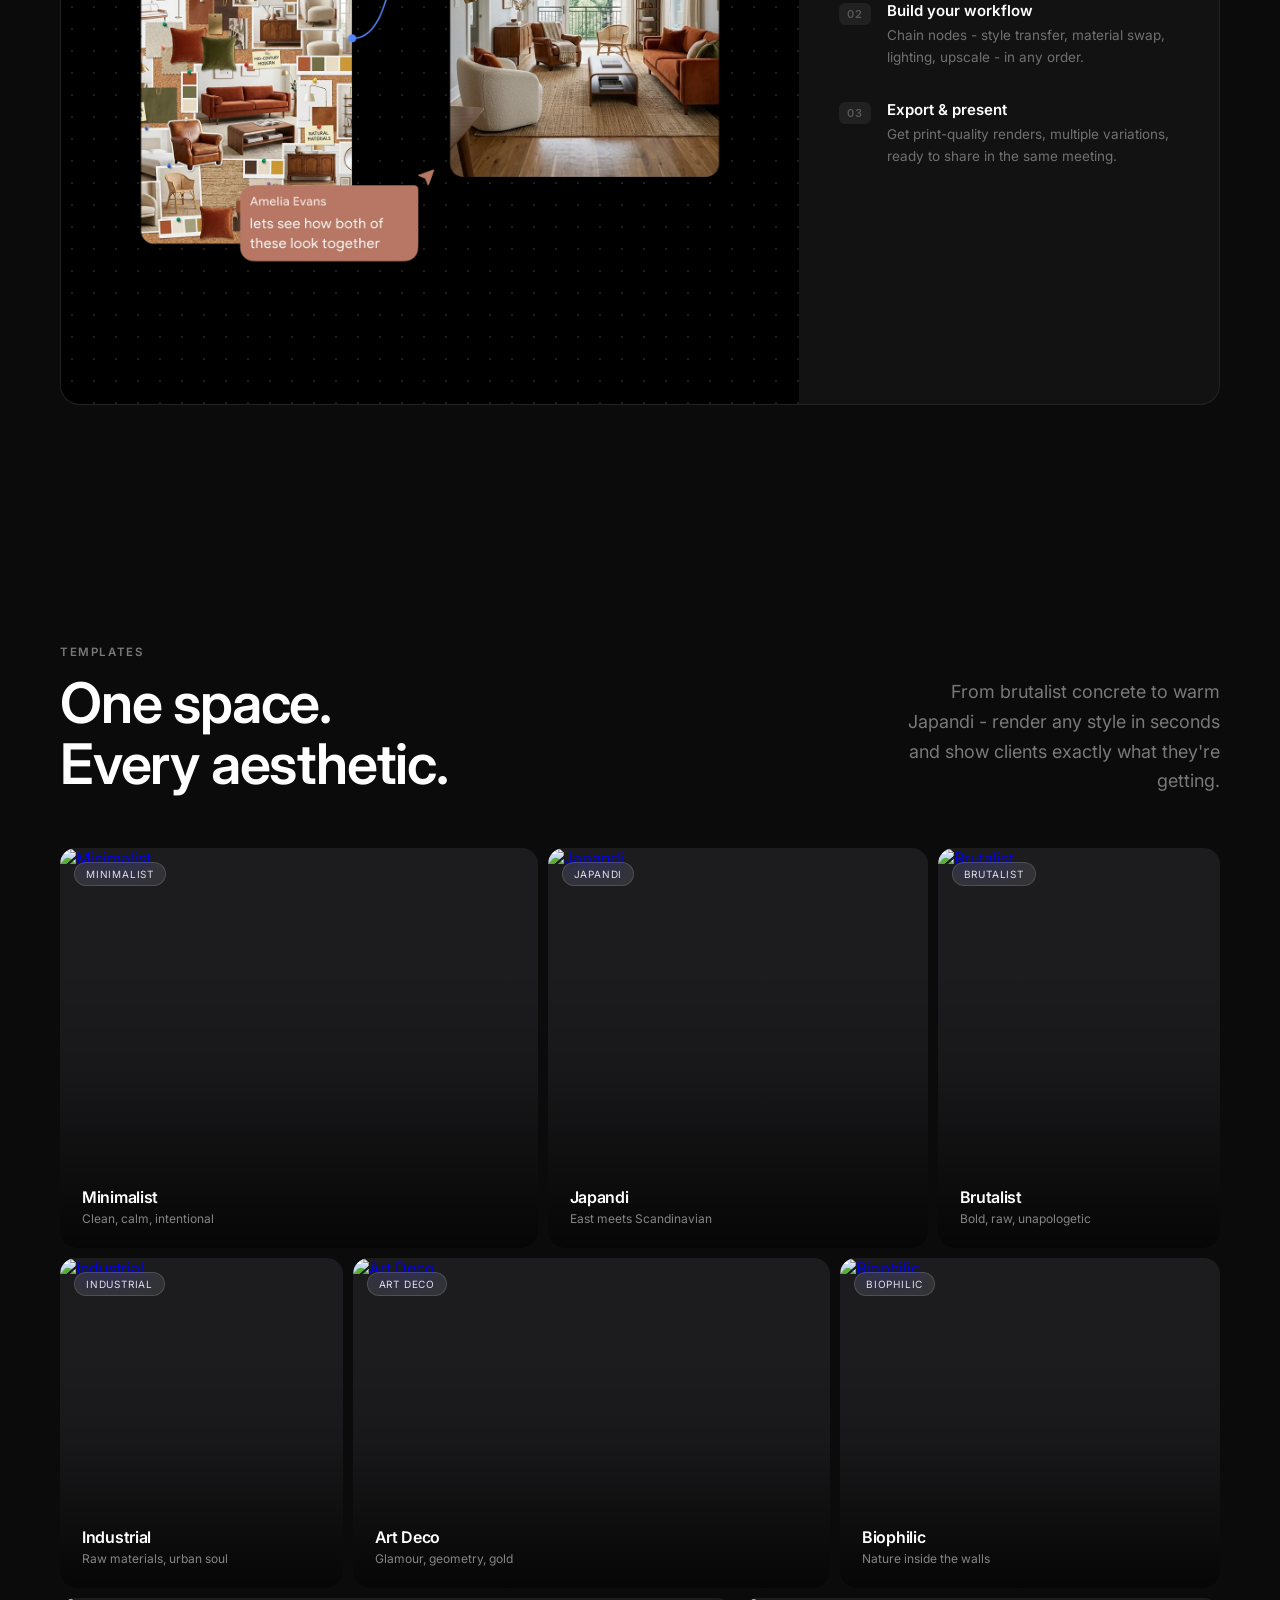
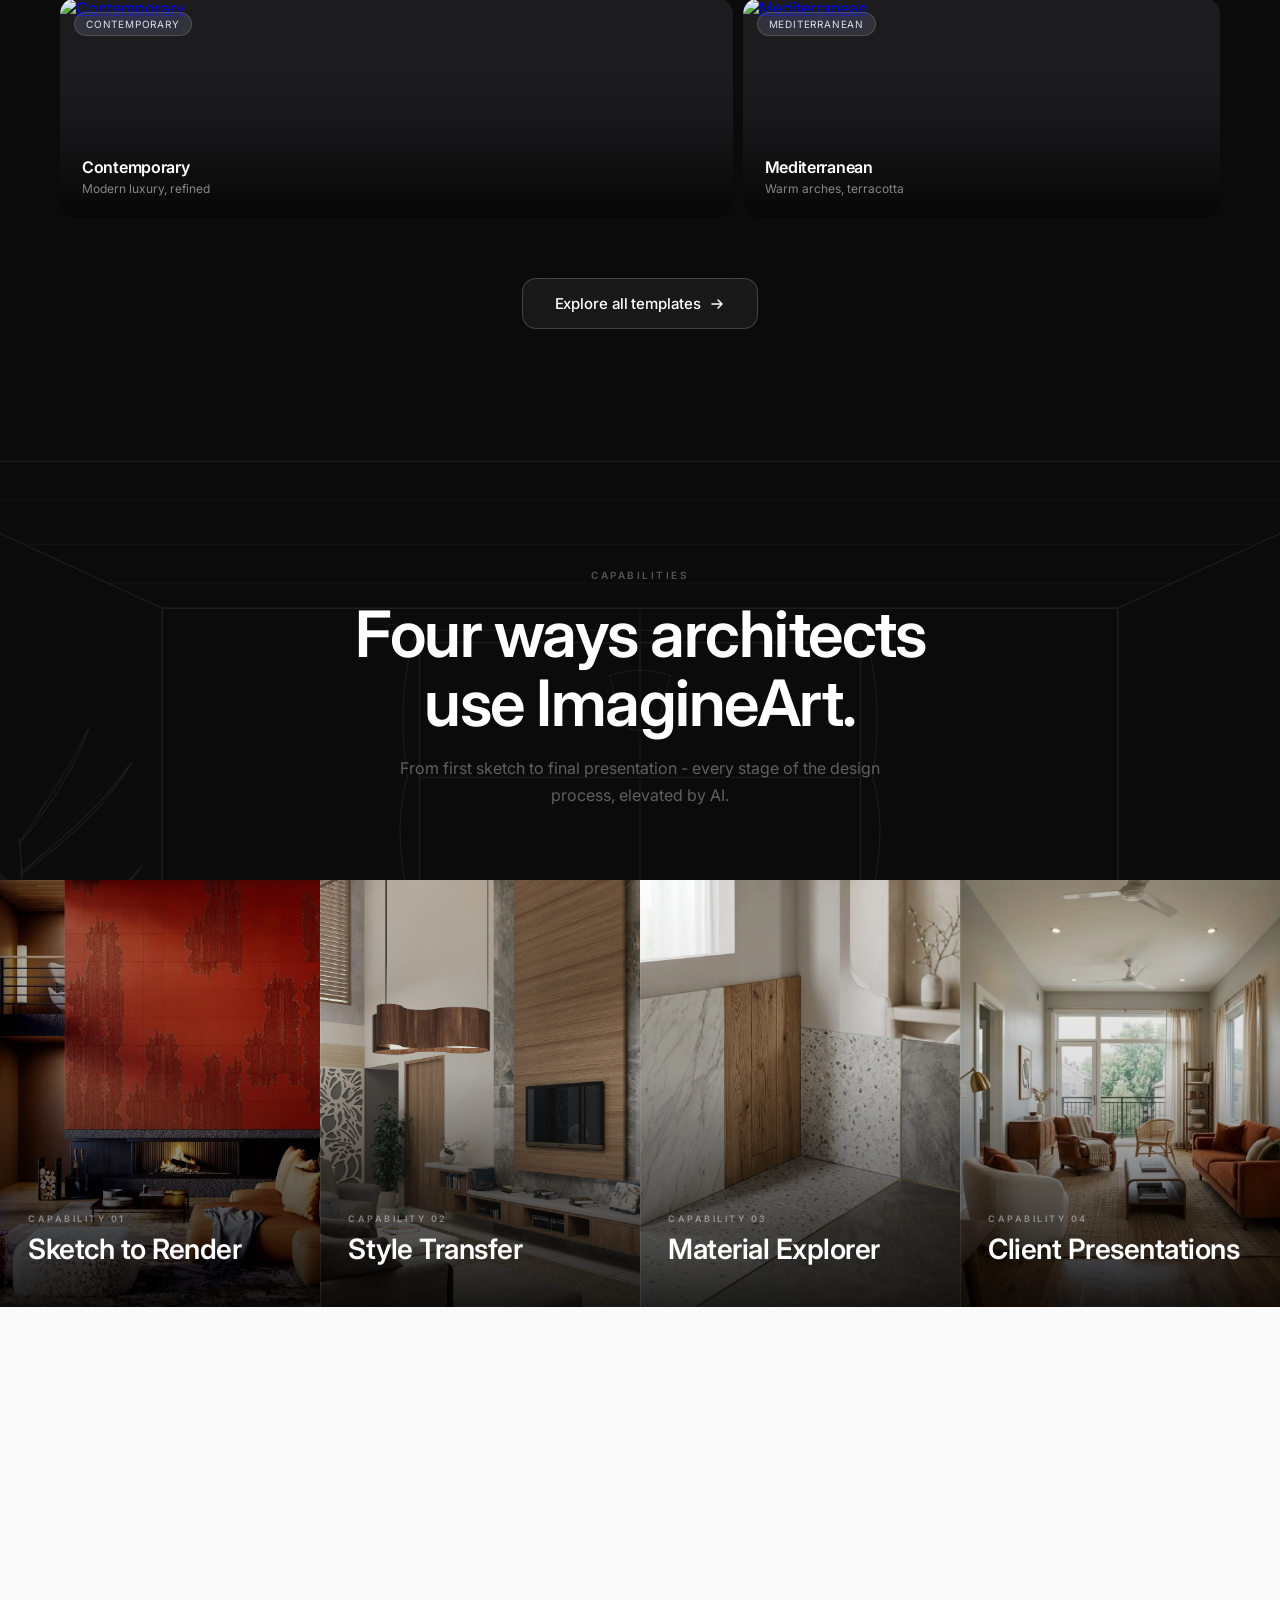
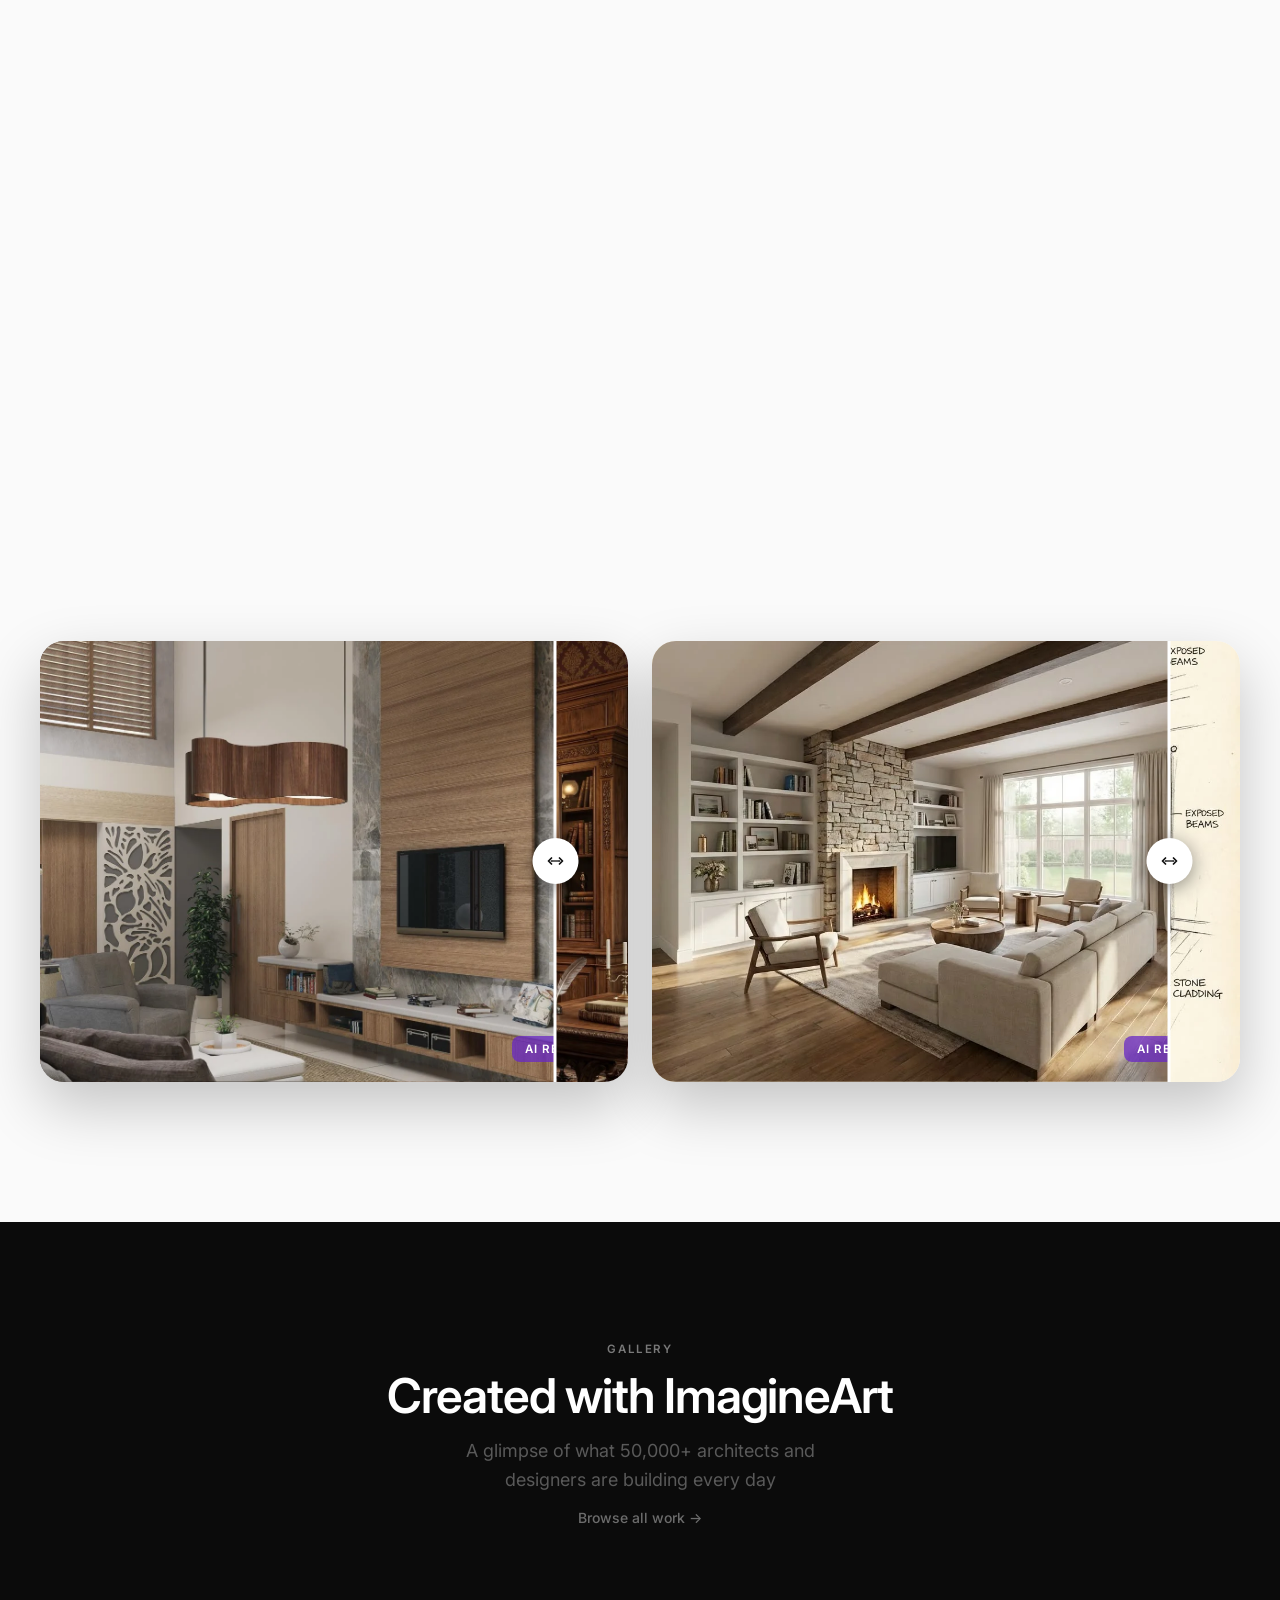
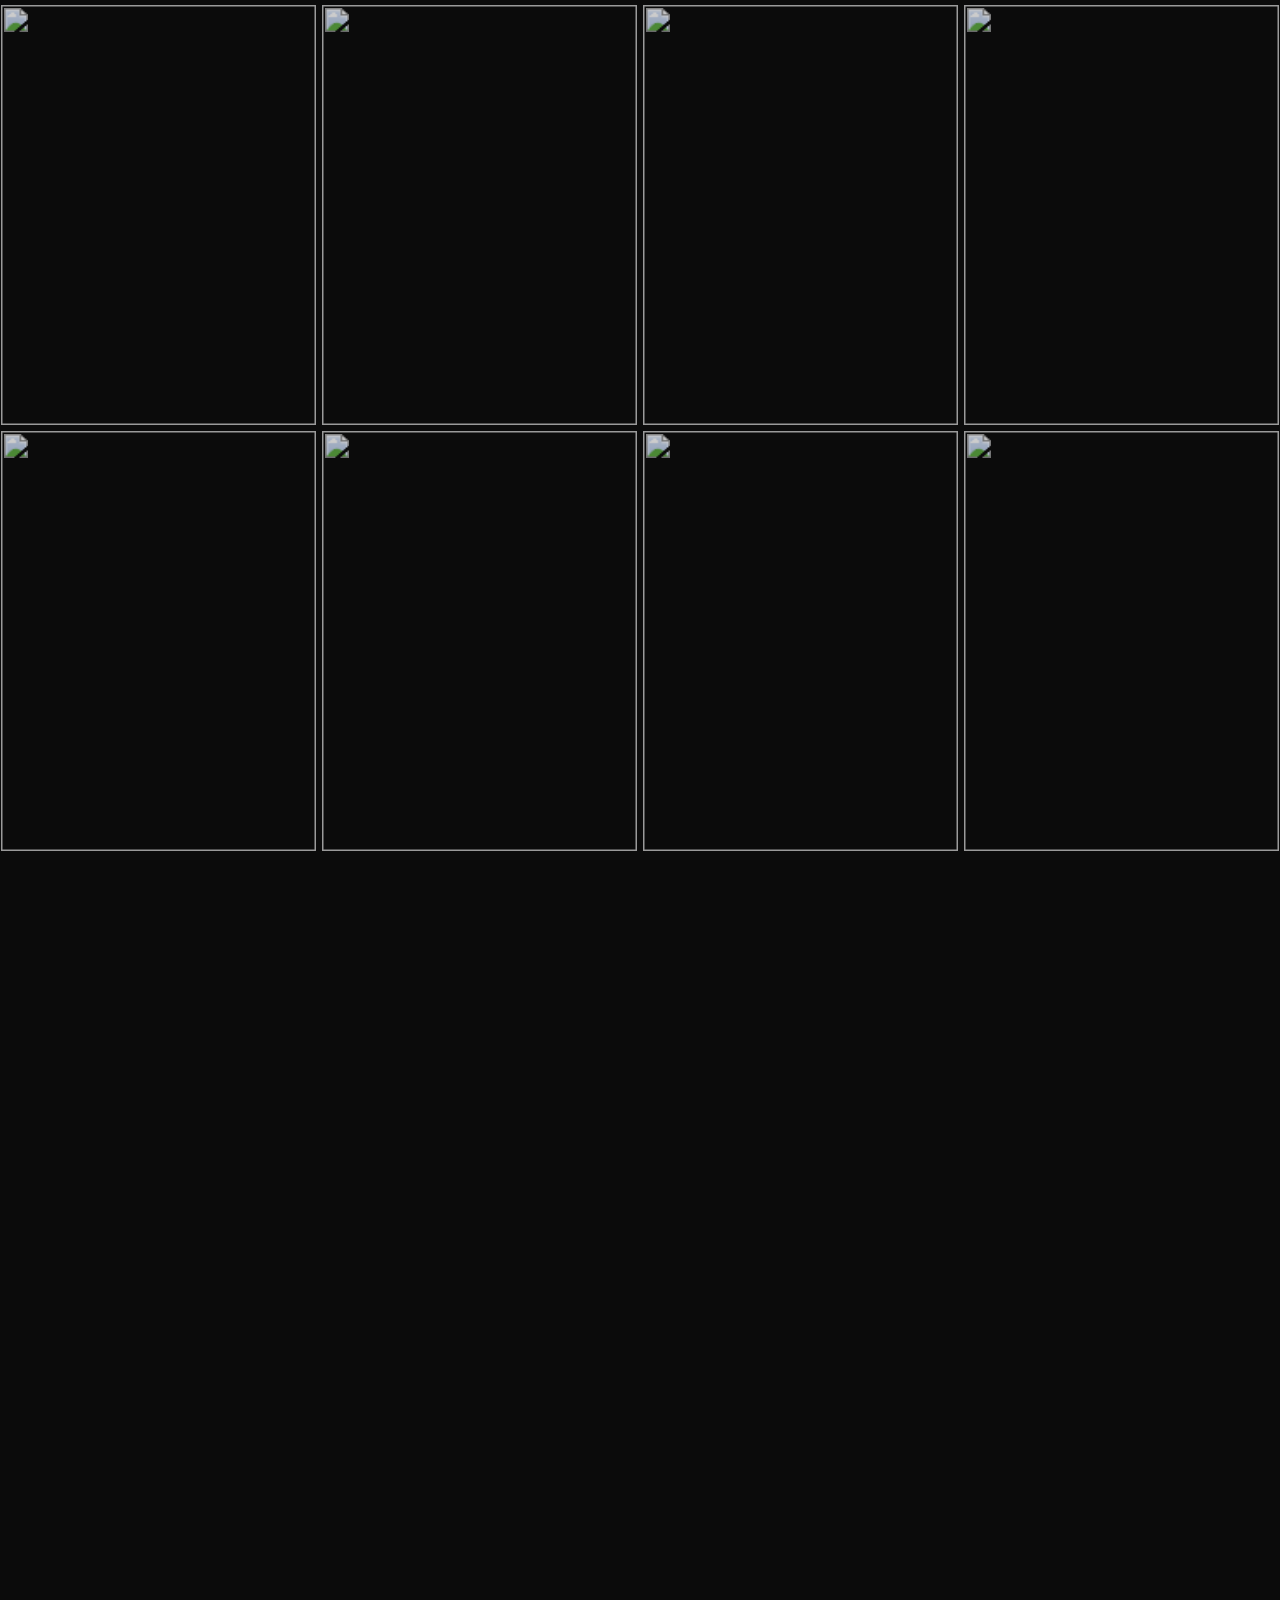
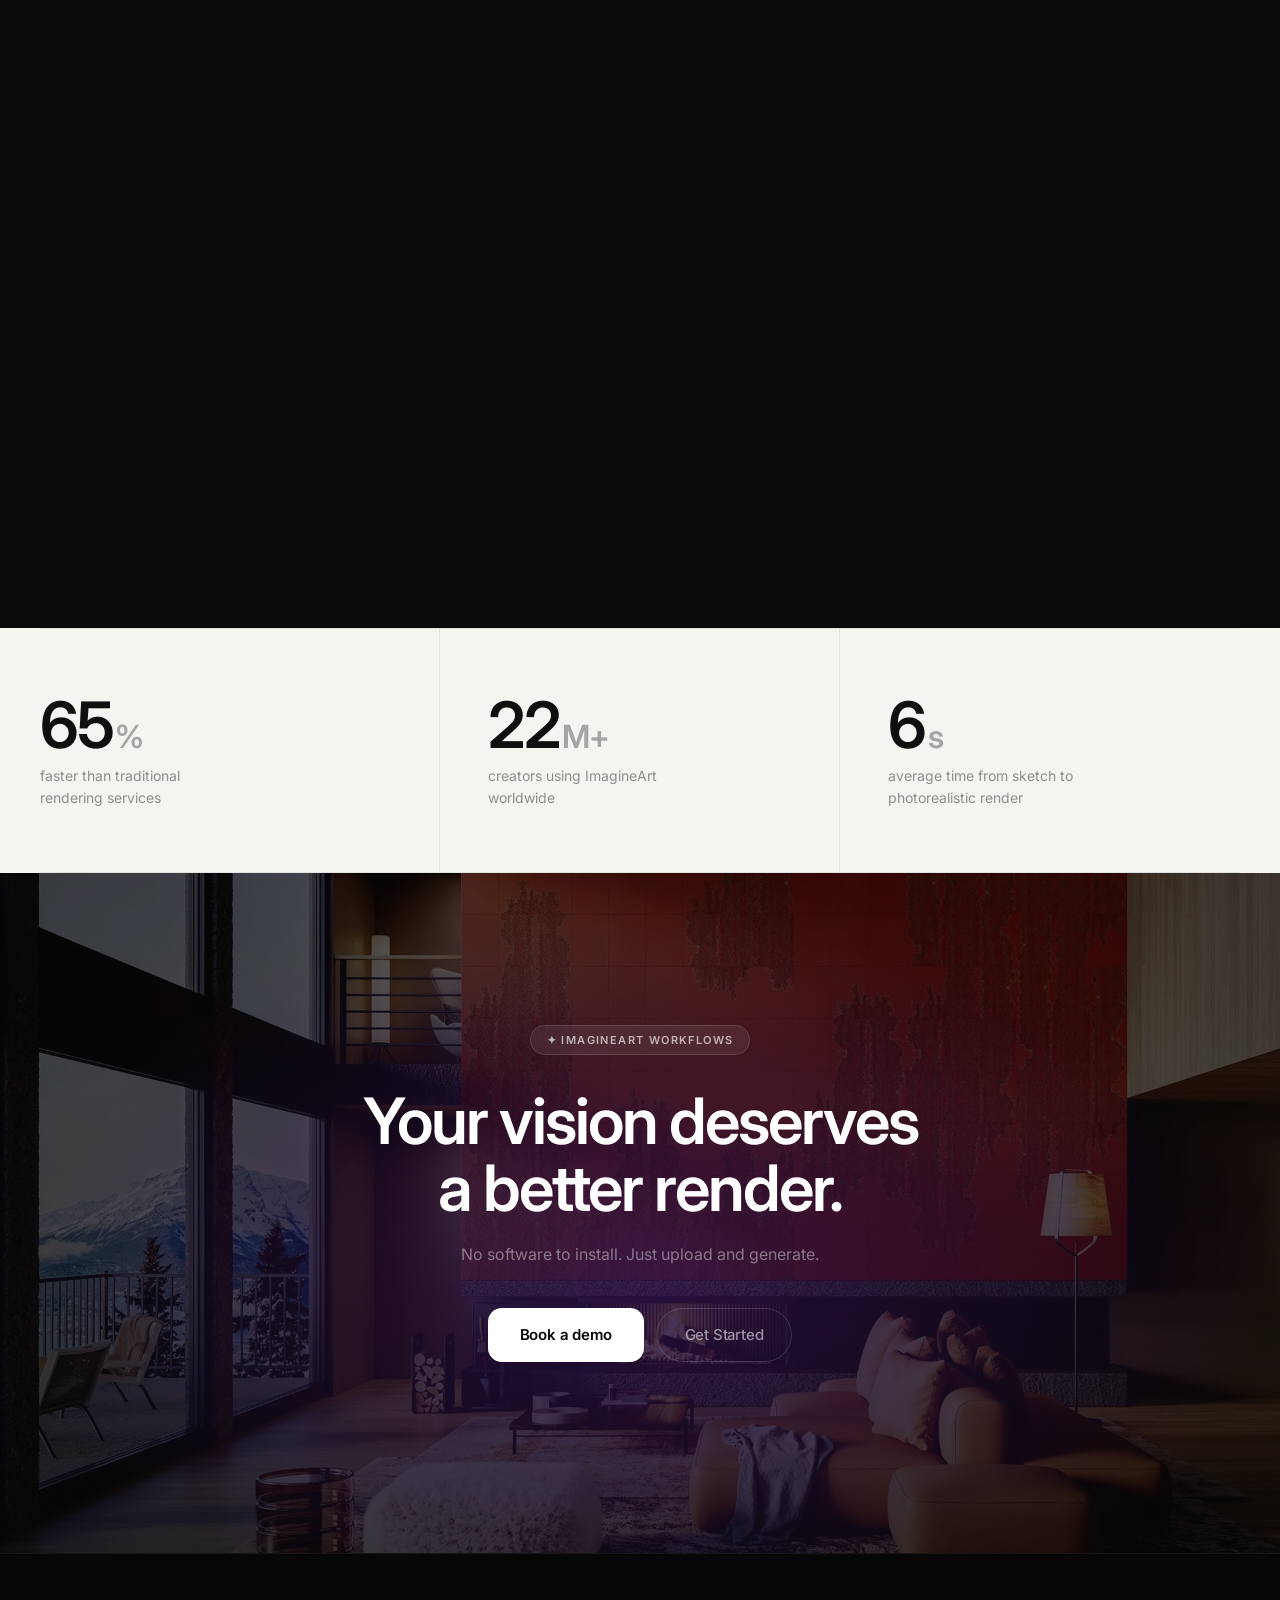
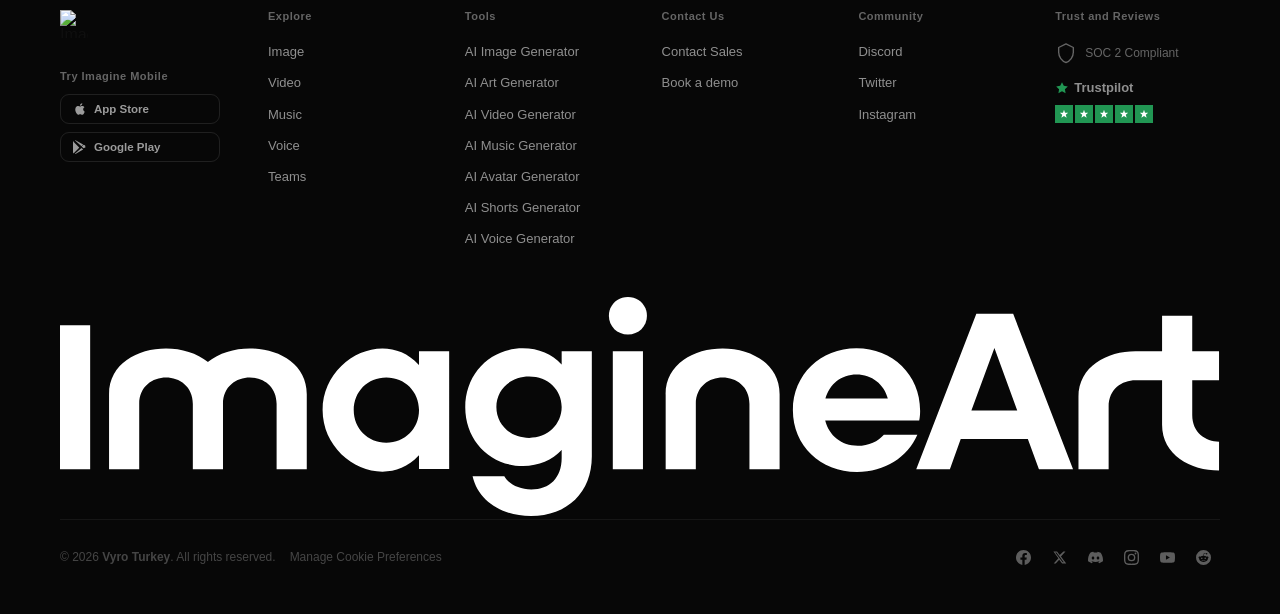
==== commit 21325fe1: "Replace hero & final section CTAs with Book a demo + Get Started Co-Authored-By: Claude Sonnet 4.6 <" ====
--- a/architecture.html
+++ b/architecture.html
@@ -1254,7 +1254,7 @@
 
       <!-- CTAs -->
       <div class="hero-ctas reveal reveal-d2">
-        <a href="https://www.imagine.art/flow?tab=discover" target="_blank" rel="noopener" class="btn-hero btn-demo">Explore templates</a>
+        <a href="https://calendly.com/d/cr9s-6pt-mr3/one-on-one-demo-with-an-imagineart-expert" target="_blank" rel="noopener" class="btn-hero btn-demo">Book a demo</a>
         <a href="https://www.imagine.art/flow" target="_blank" rel="noopener" class="btn-hero btn-get-started">
           Get Started
           <svg width="20" height="20" viewBox="0 0 20 20" fill="none"><path d="M4 10h12M16 10l-4.5-4.5M16 10l-4.5 4.5" stroke="#0f0f0f" stroke-width="1.6" stroke-linecap="round" stroke-linejoin="round"/></svg>
@@ -1837,8 +1837,8 @@
       <h2 class="reveal-blur reveal-d1">Your vision deserves<br>a better render.</h2>
       <p class="reveal reveal-d2">No software to install. Just upload and generate.</p>
       <div class="arch-cta-btns reveal reveal-d2">
-        <a href="https://www.imagine.art/flow" class="cta-btn-primary">Try Now</a>
-
+        <a href="https://calendly.com/d/cr9s-6pt-mr3/one-on-one-demo-with-an-imagineart-expert" target="_blank" rel="noopener" class="cta-btn-primary">Book a demo</a>
+        <a href="https://www.imagine.art/flow" target="_blank" rel="noopener" class="cta-btn-ghost">Get Started</a>
       </div>
 
     </div>
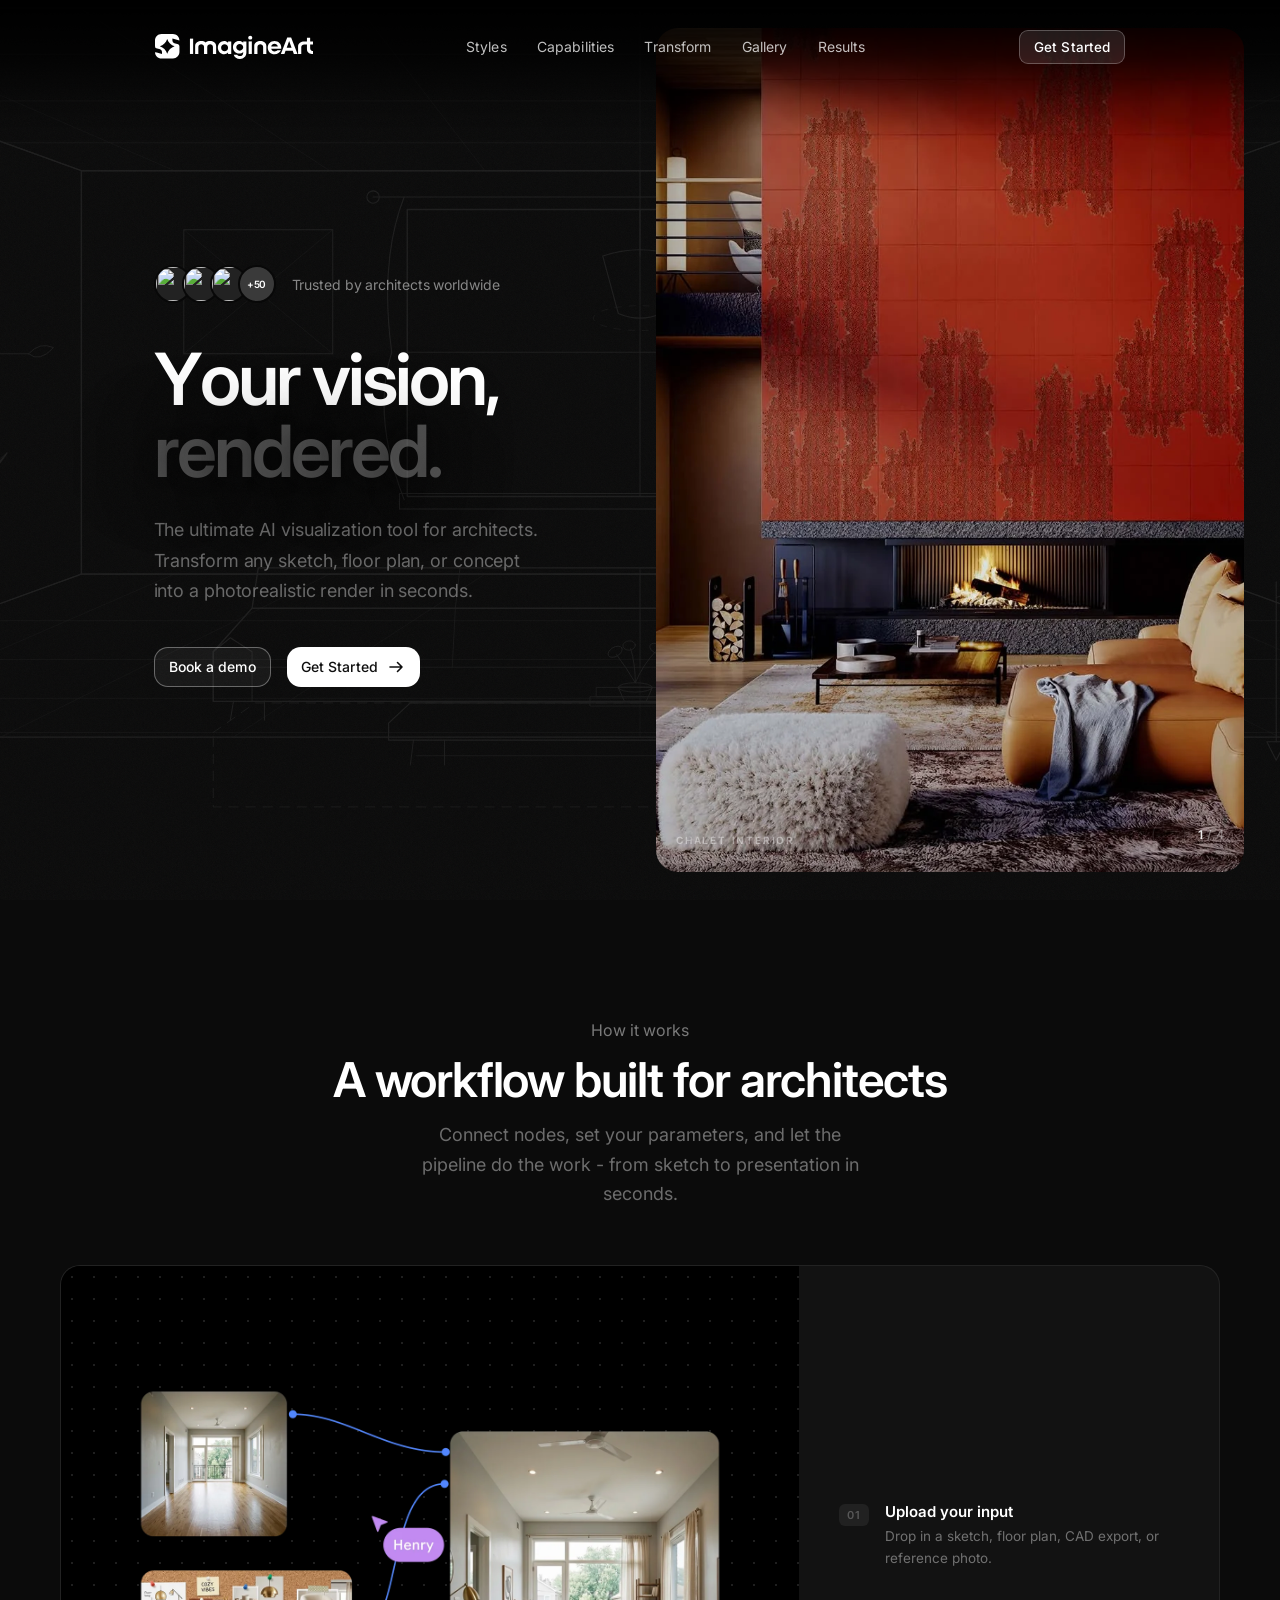
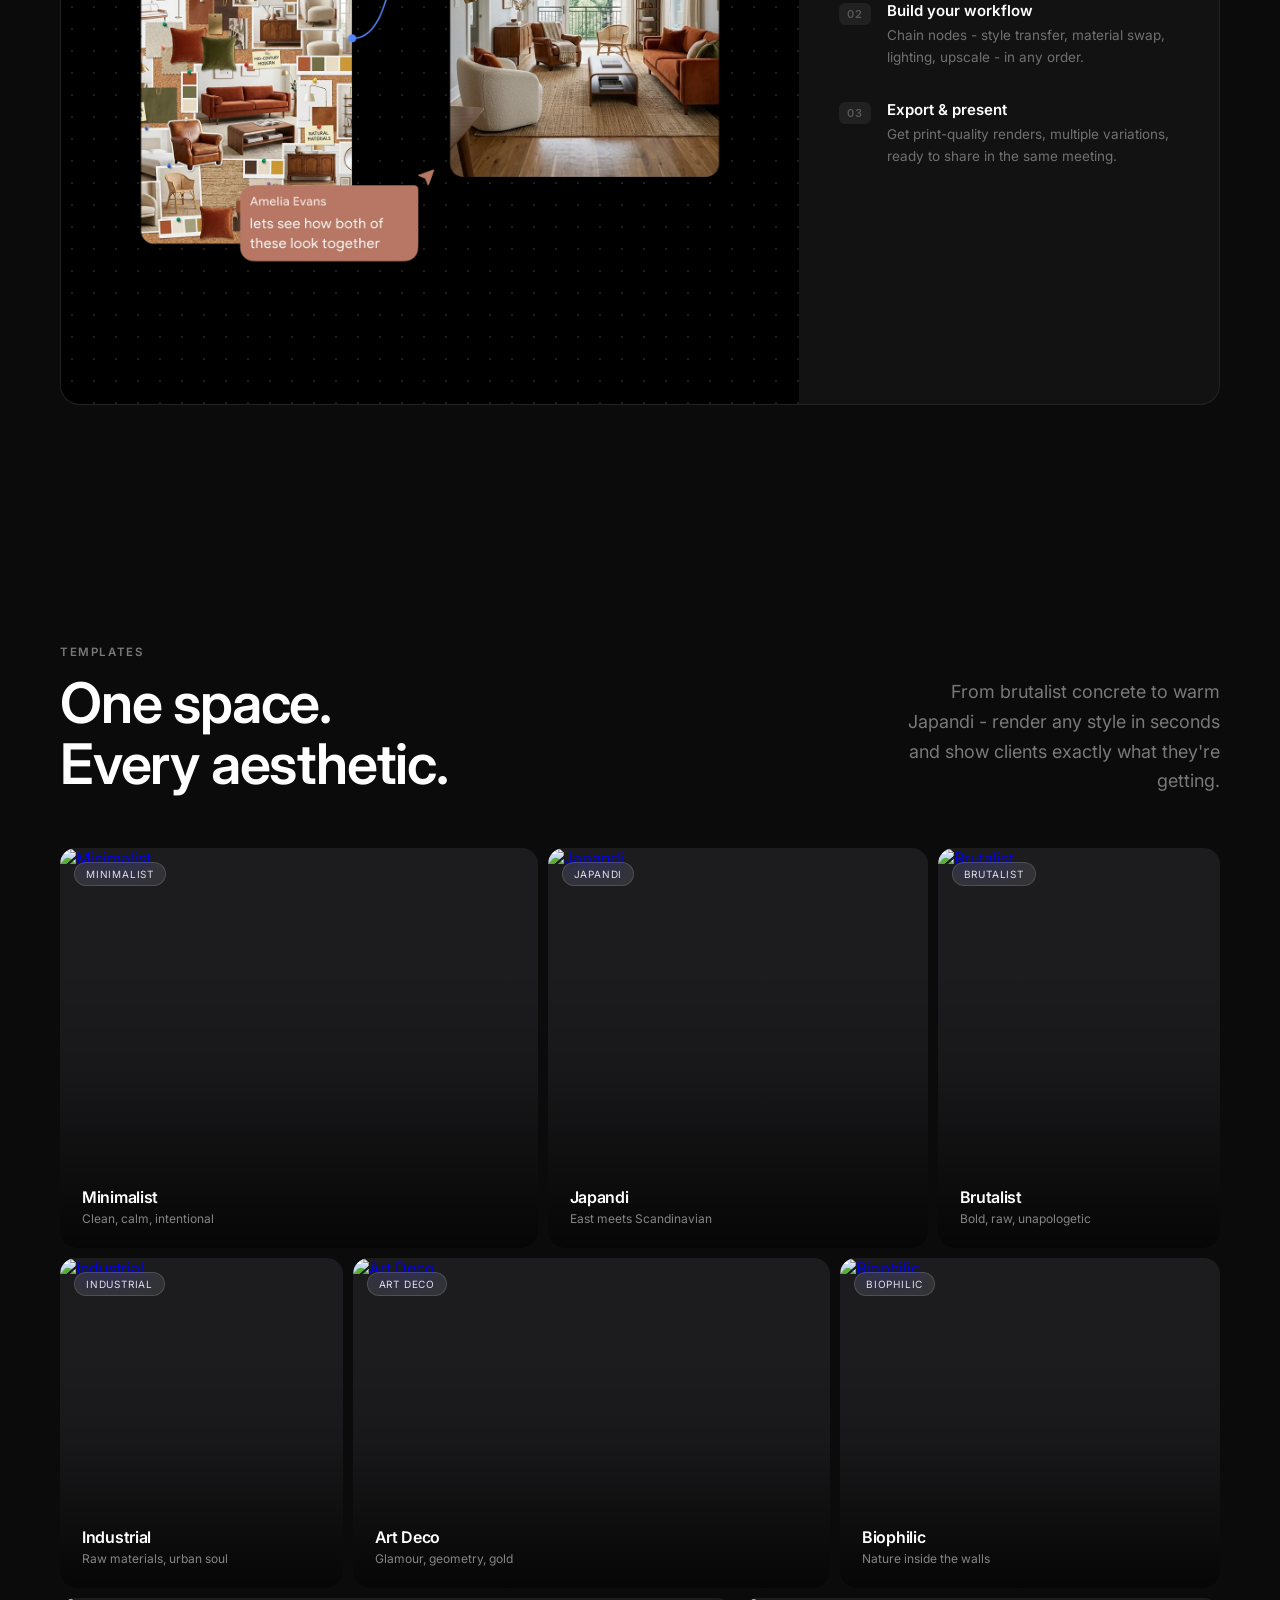
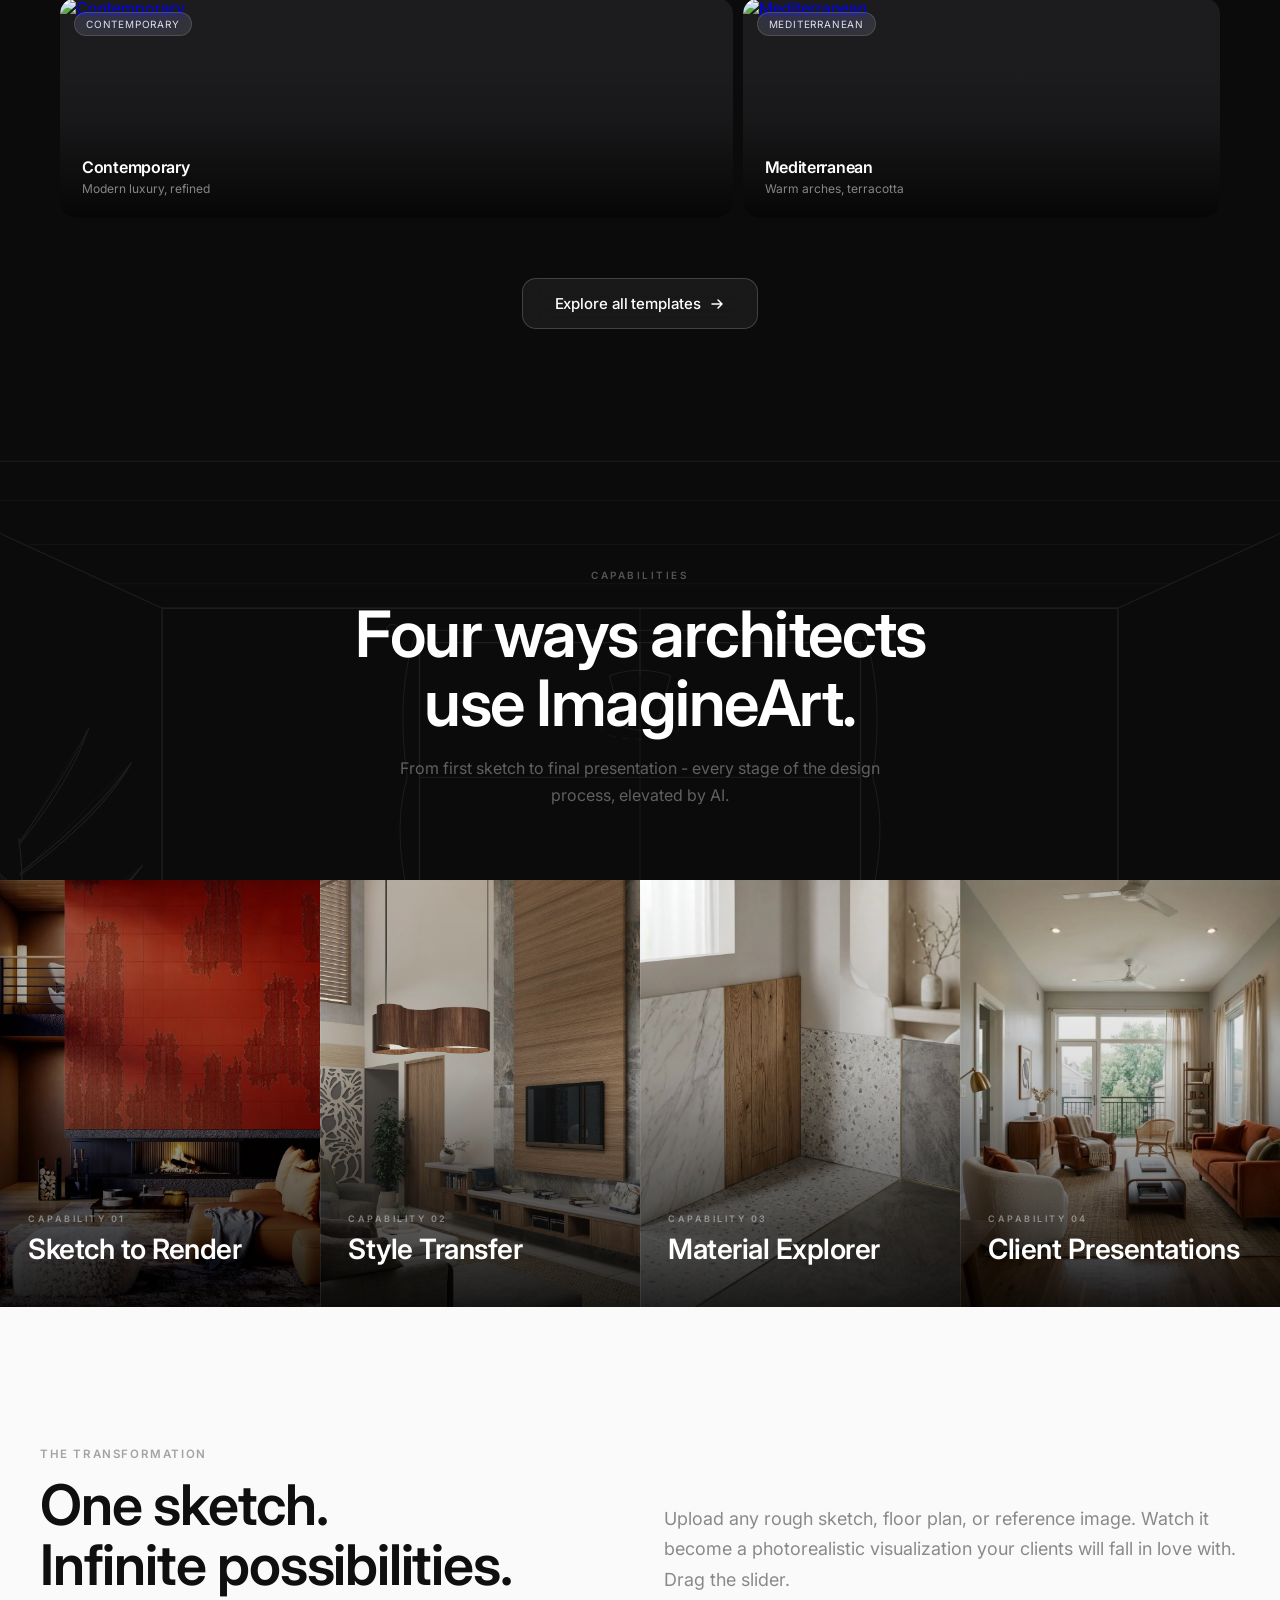
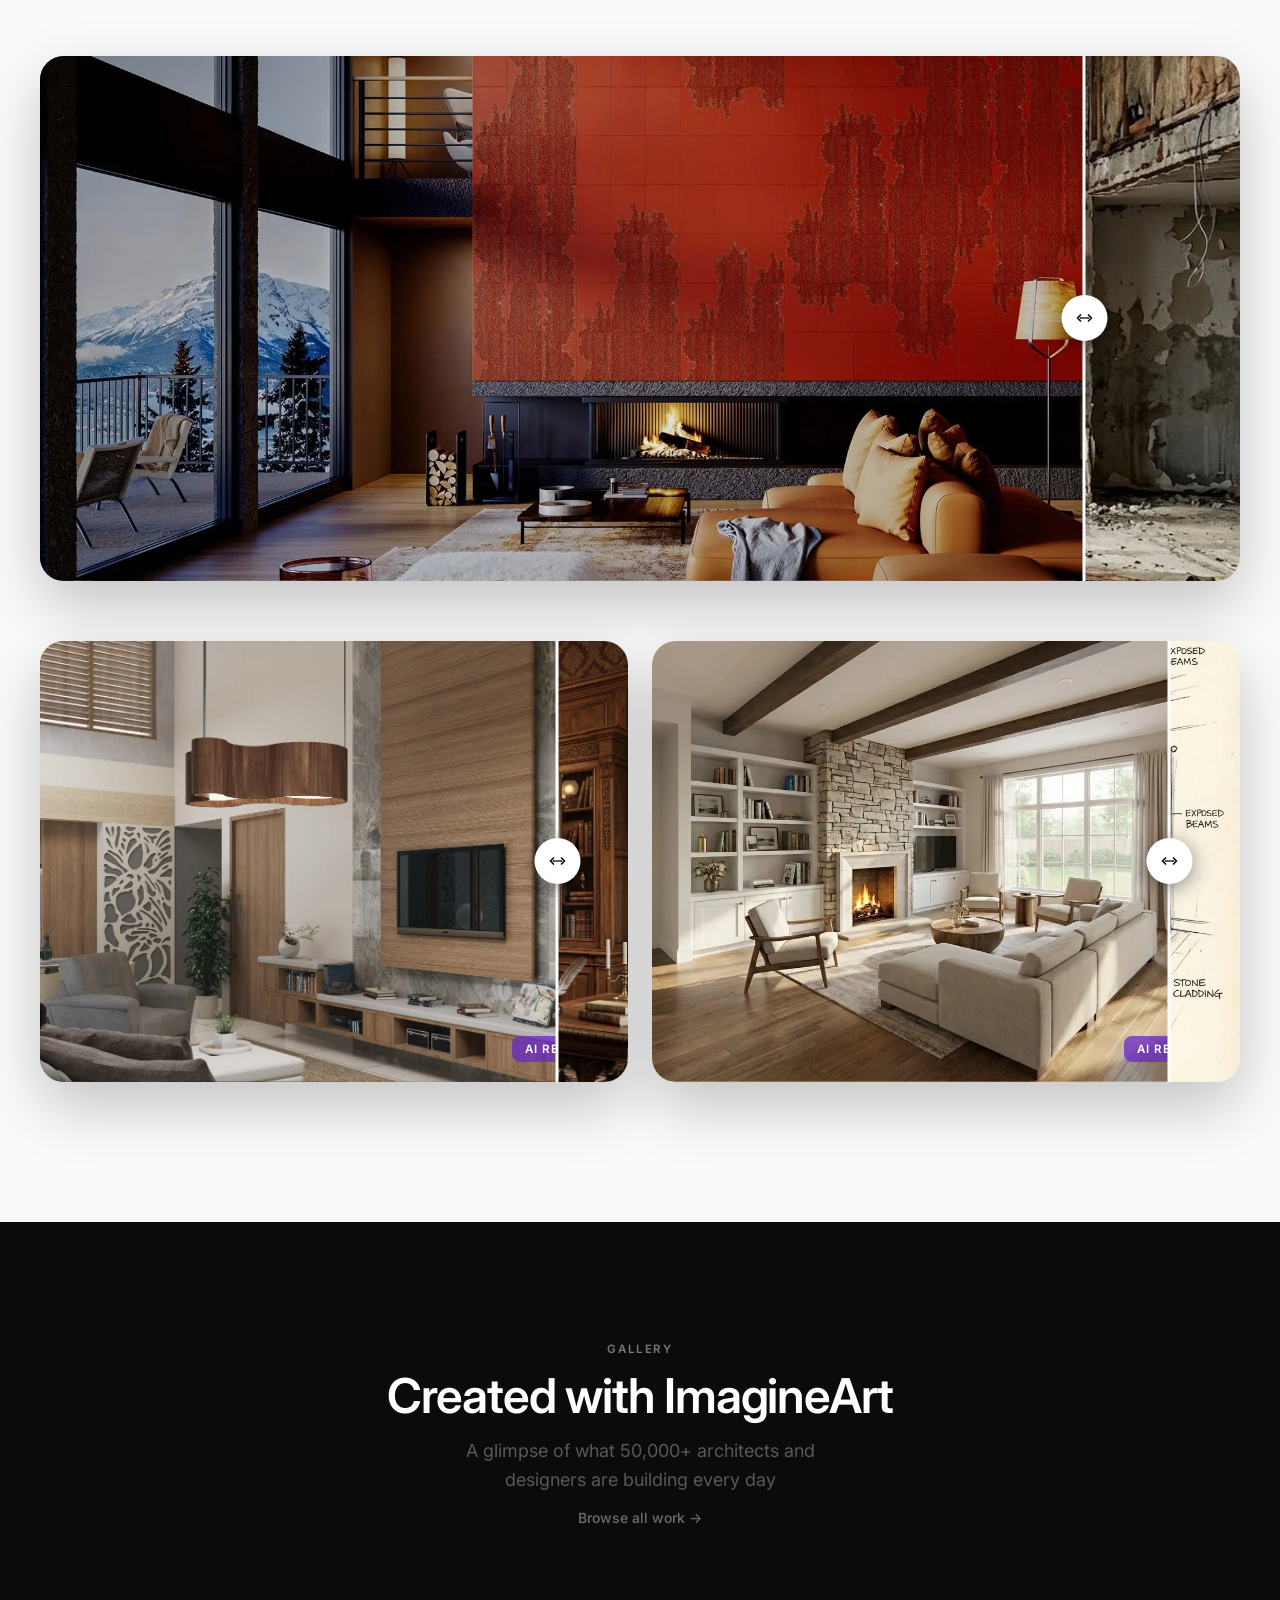
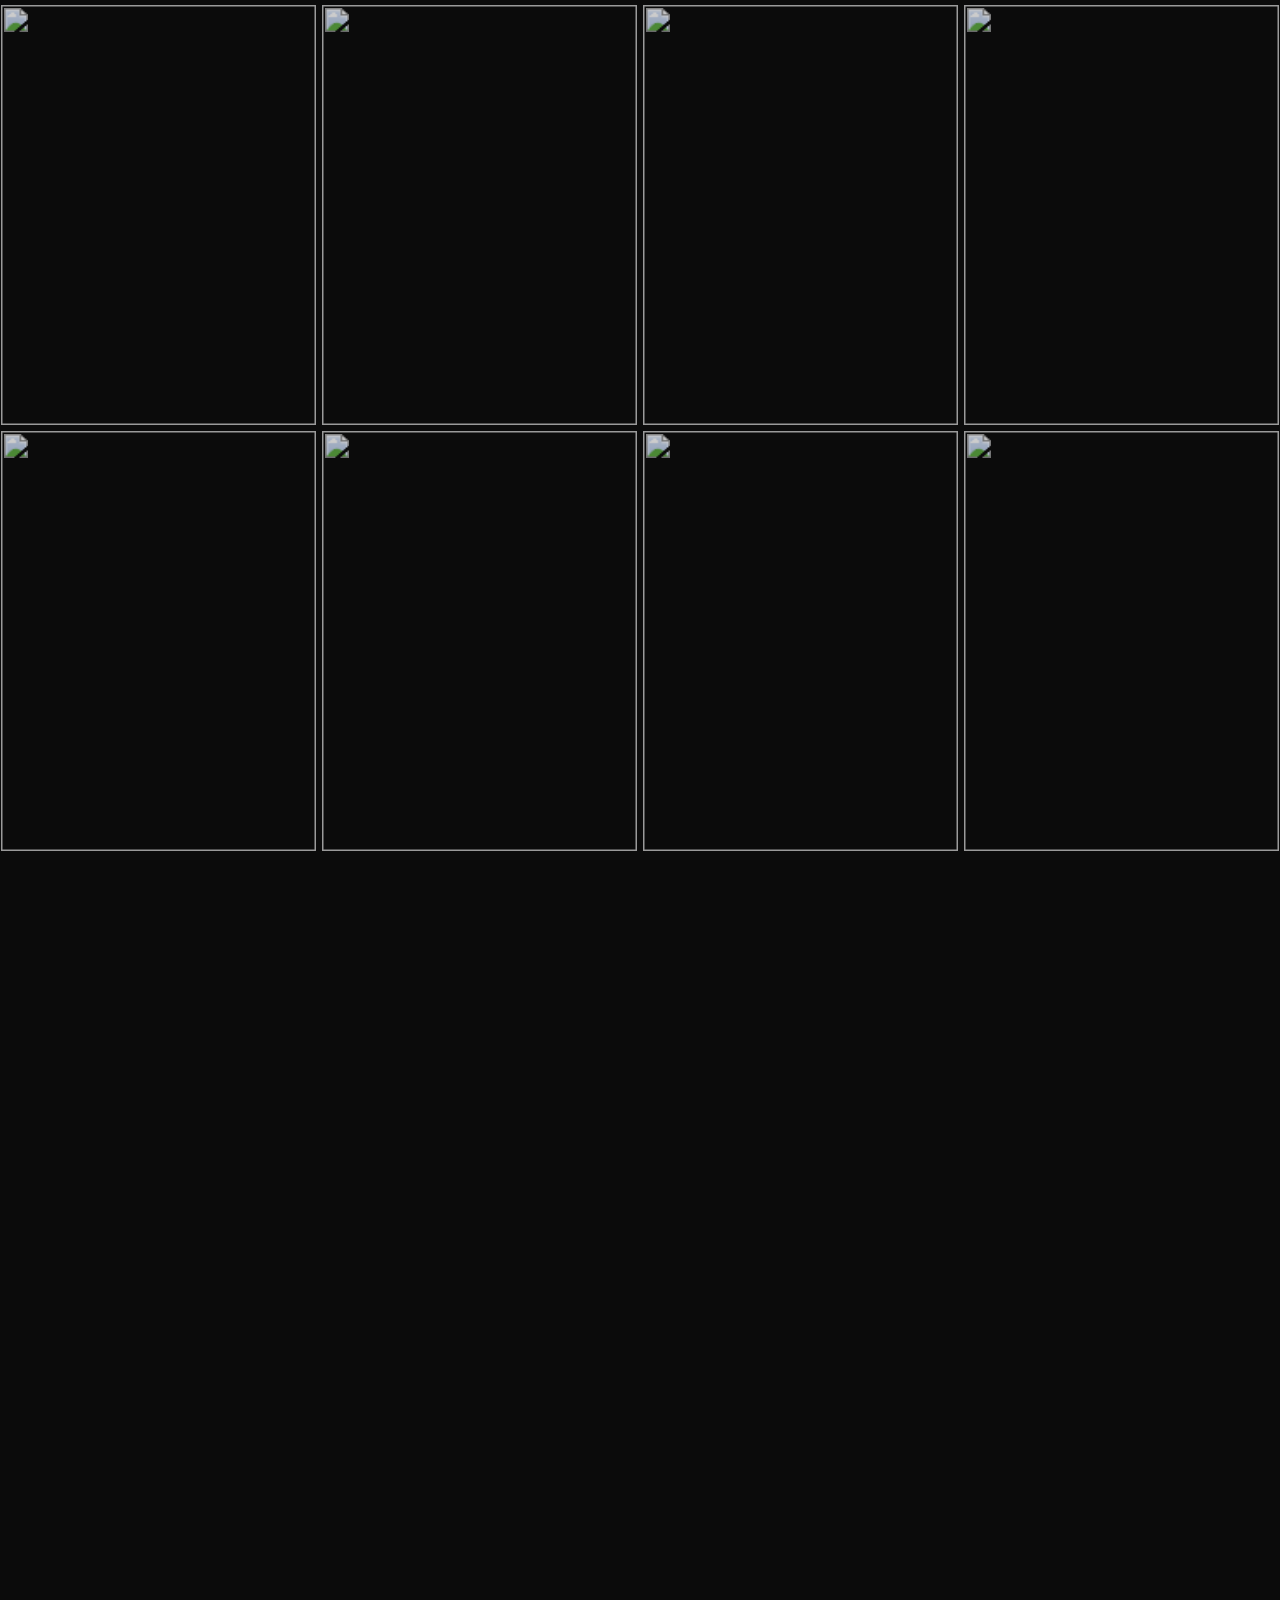
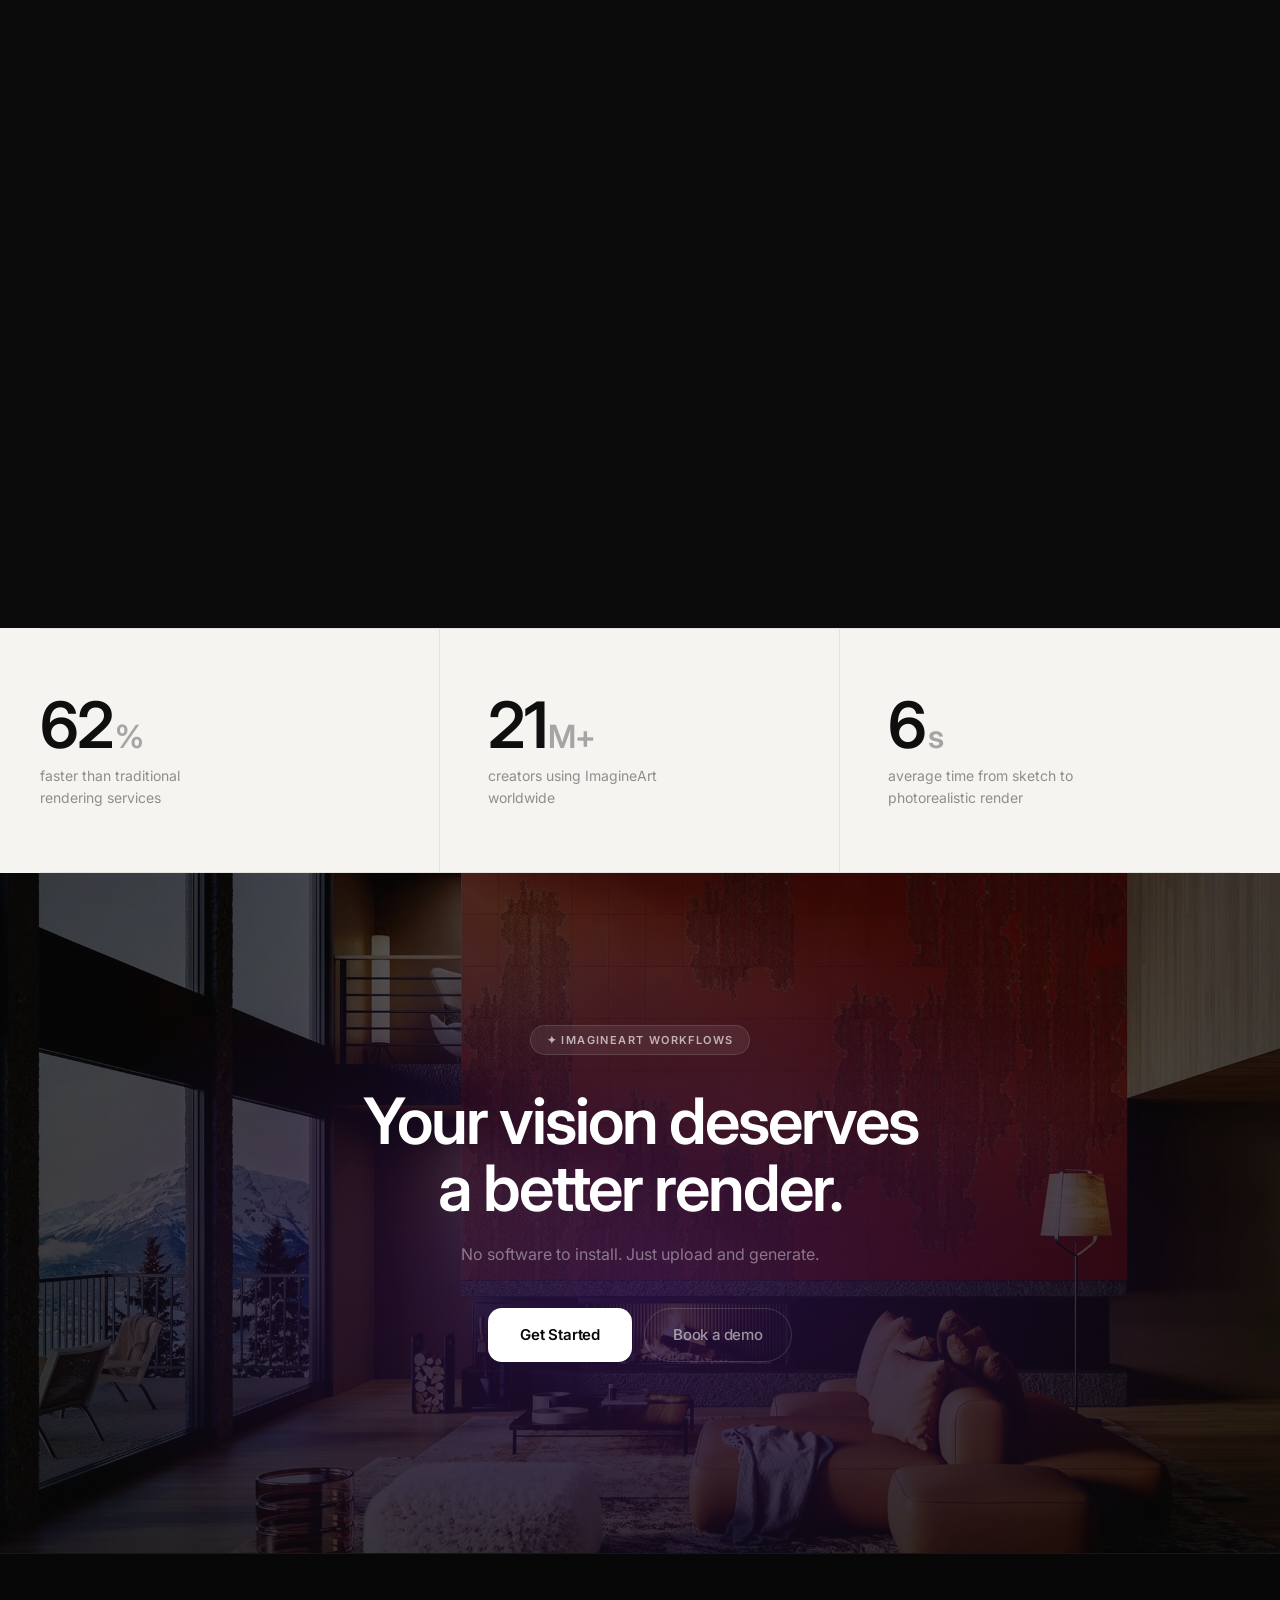
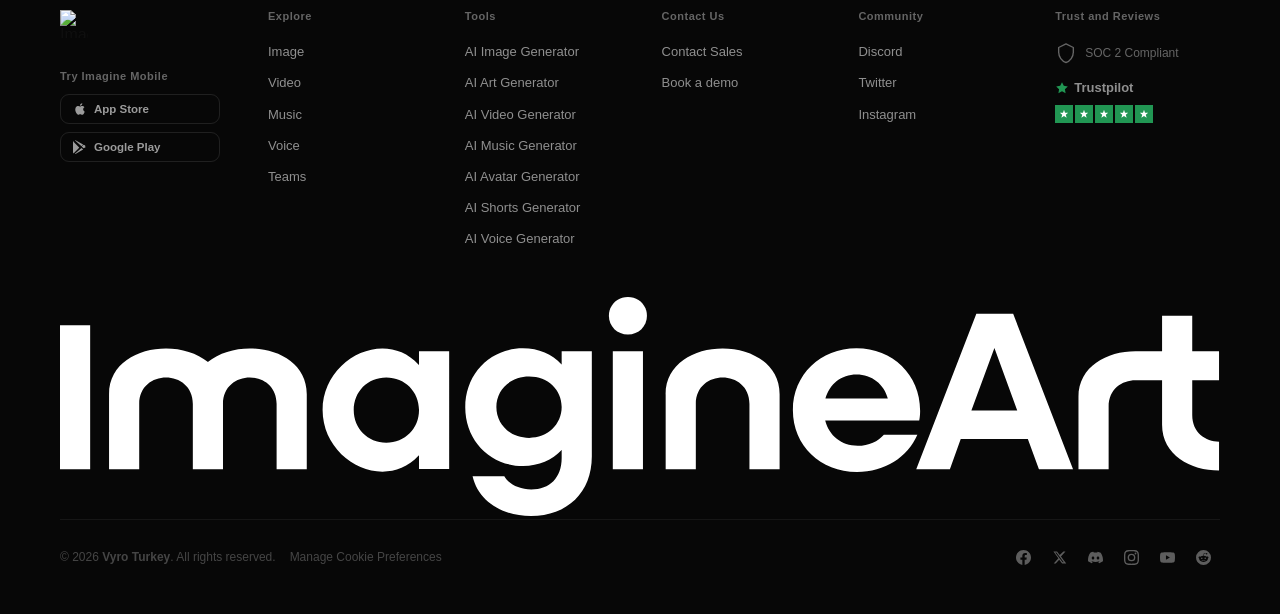
==== commit a6969b9a: "Make Get Started primary, Book a demo secondary on all last sections Co-Authored-By: Claude Sonnet 4" ====
--- a/architecture.html
+++ b/architecture.html
@@ -1837,8 +1837,8 @@
       <h2 class="reveal-blur reveal-d1">Your vision deserves<br>a better render.</h2>
       <p class="reveal reveal-d2">No software to install. Just upload and generate.</p>
       <div class="arch-cta-btns reveal reveal-d2">
-        <a href="https://calendly.com/d/cr9s-6pt-mr3/one-on-one-demo-with-an-imagineart-expert" target="_blank" rel="noopener" class="cta-btn-primary">Book a demo</a>
-        <a href="https://www.imagine.art/flow" target="_blank" rel="noopener" class="cta-btn-ghost">Get Started</a>
+        <a href="https://www.imagine.art/flow" target="_blank" rel="noopener" class="cta-btn-primary">Get Started</a>
+        <a href="https://calendly.com/d/cr9s-6pt-mr3/one-on-one-demo-with-an-imagineart-expert" target="_blank" rel="noopener" class="cta-btn-ghost">Book a demo</a>
       </div>
 
     </div>
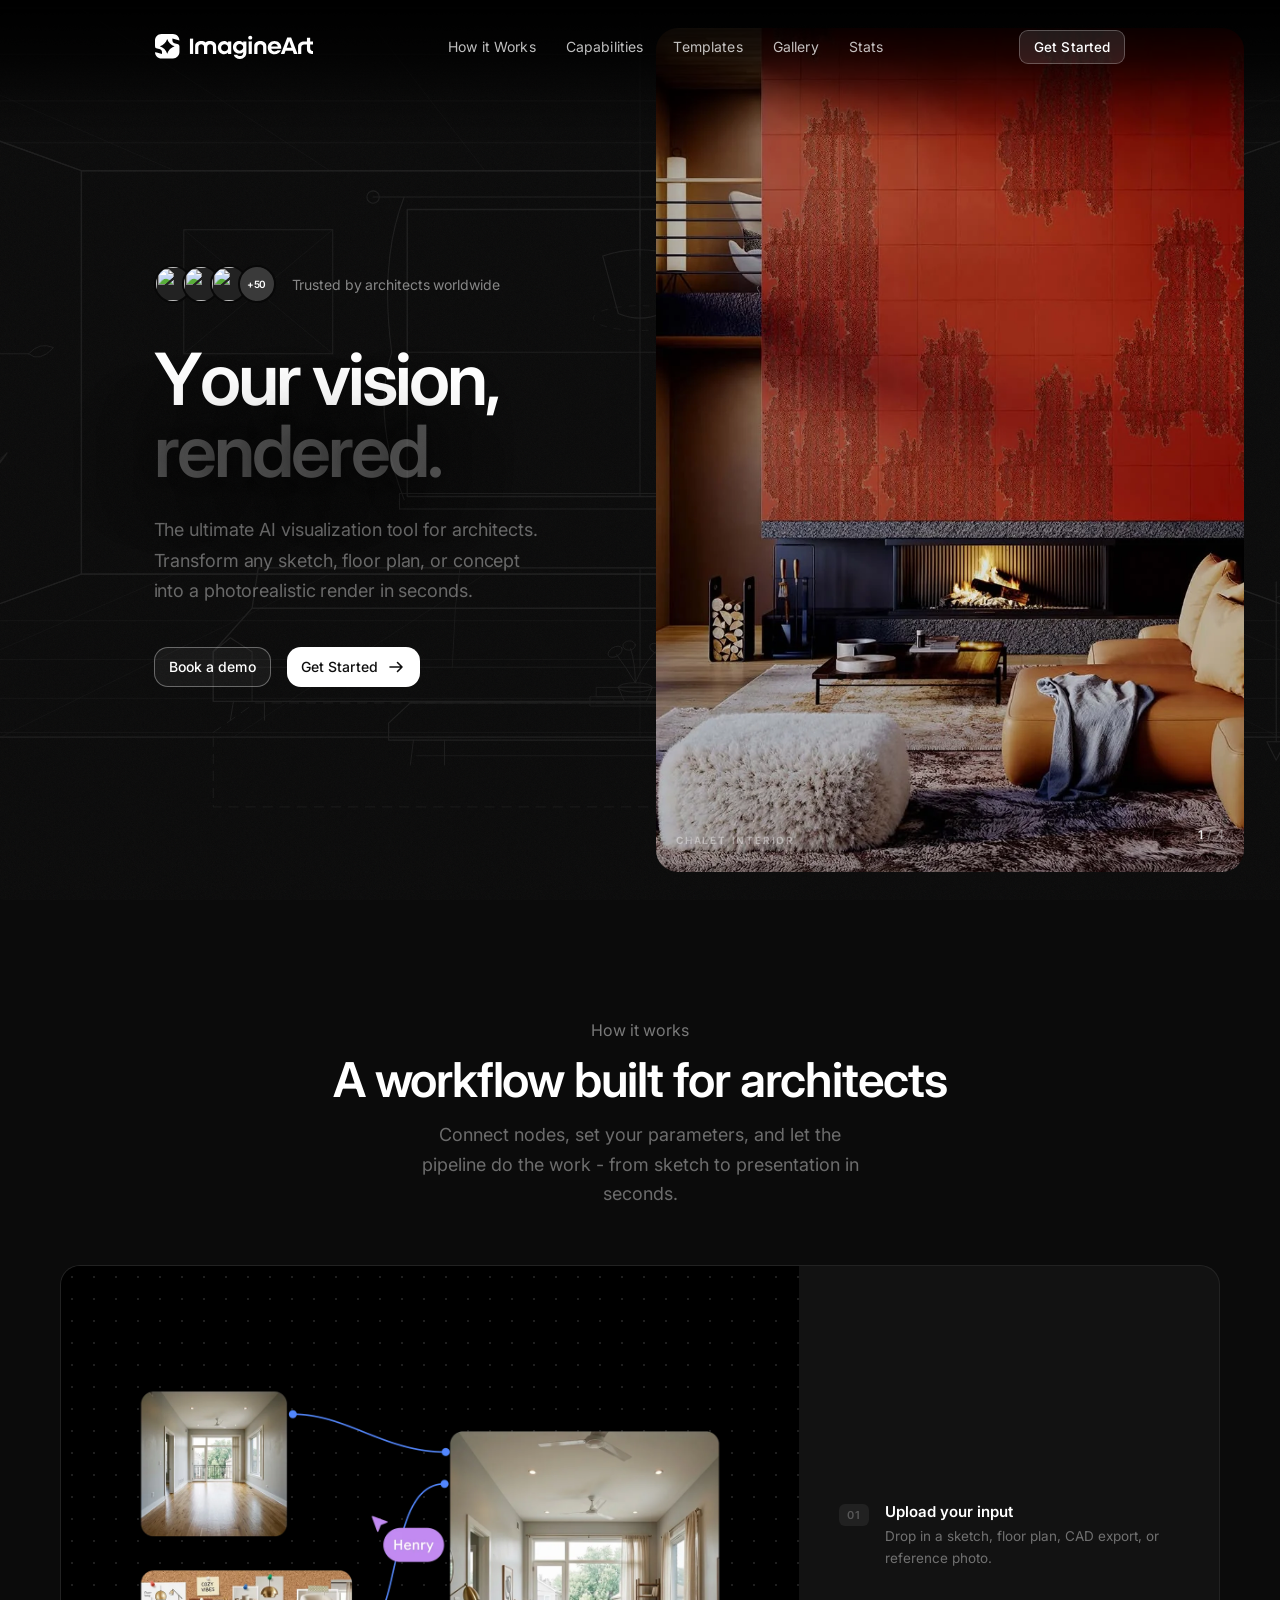
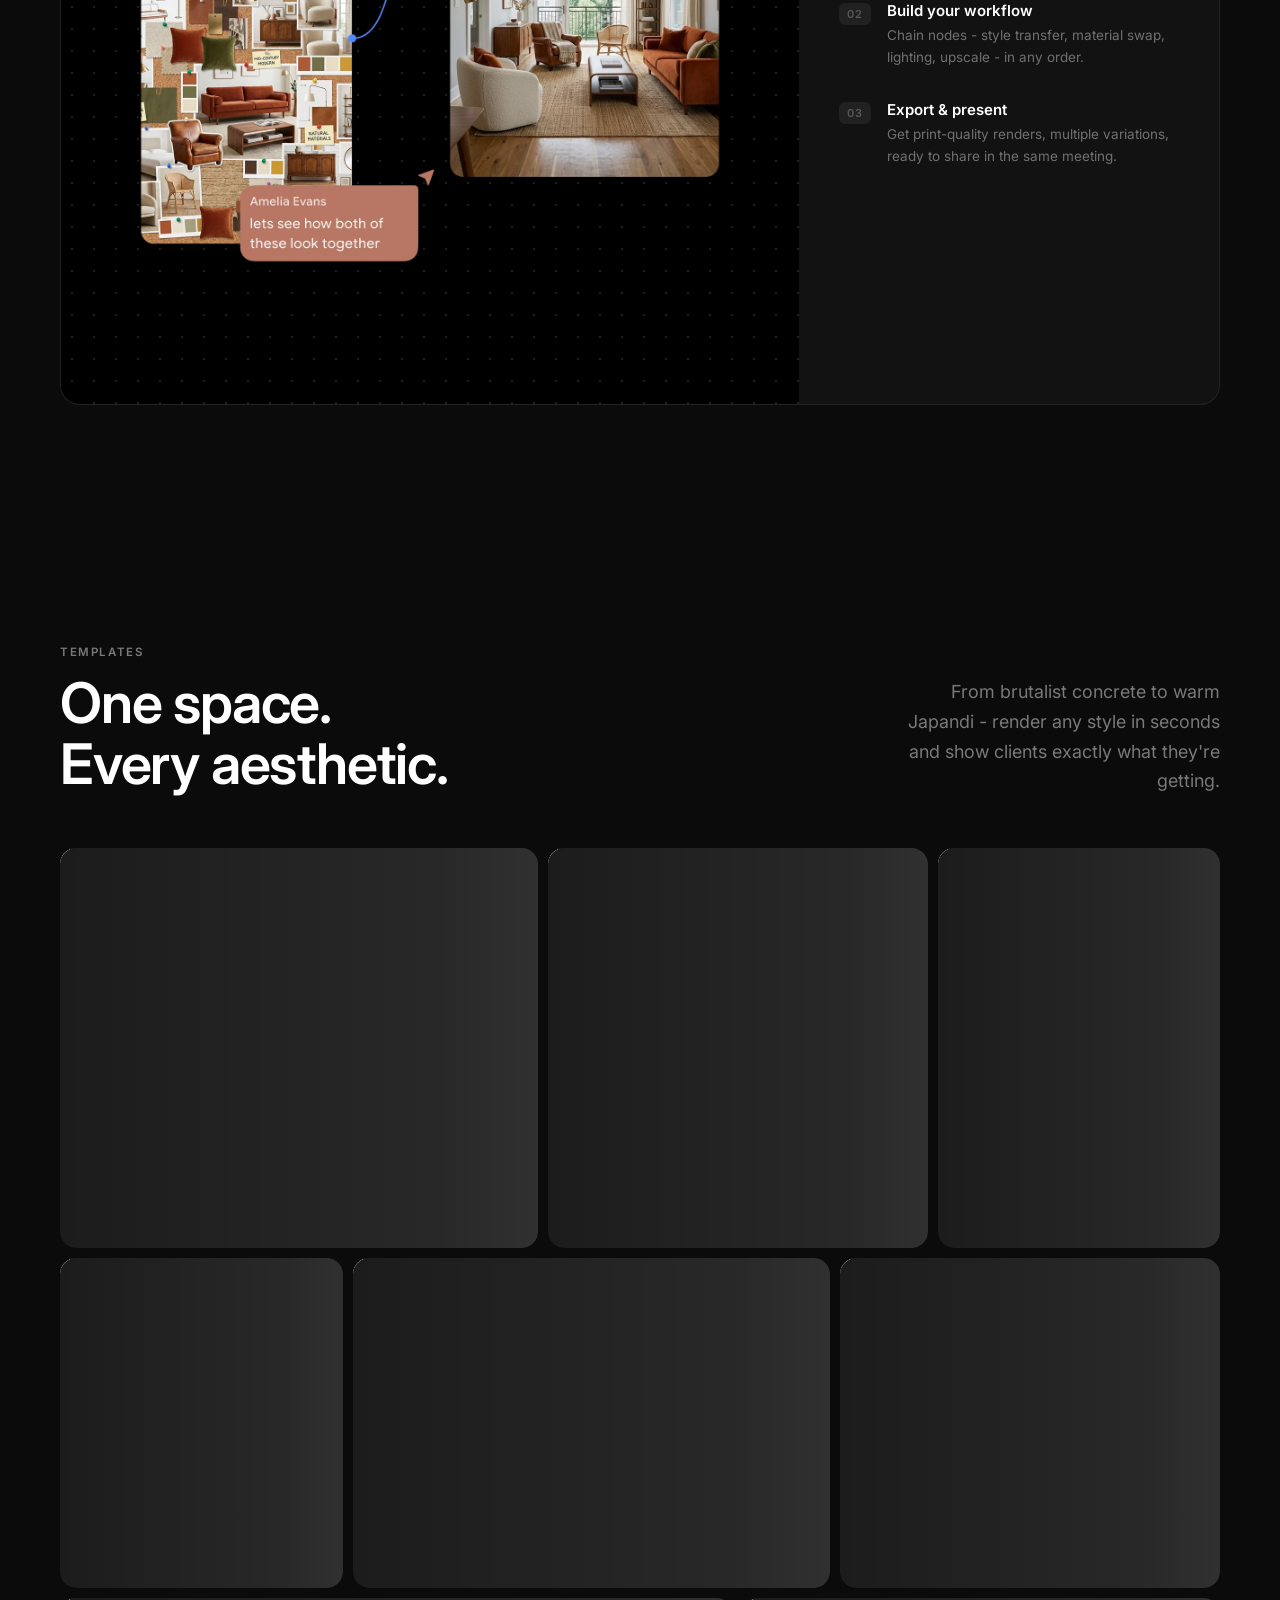
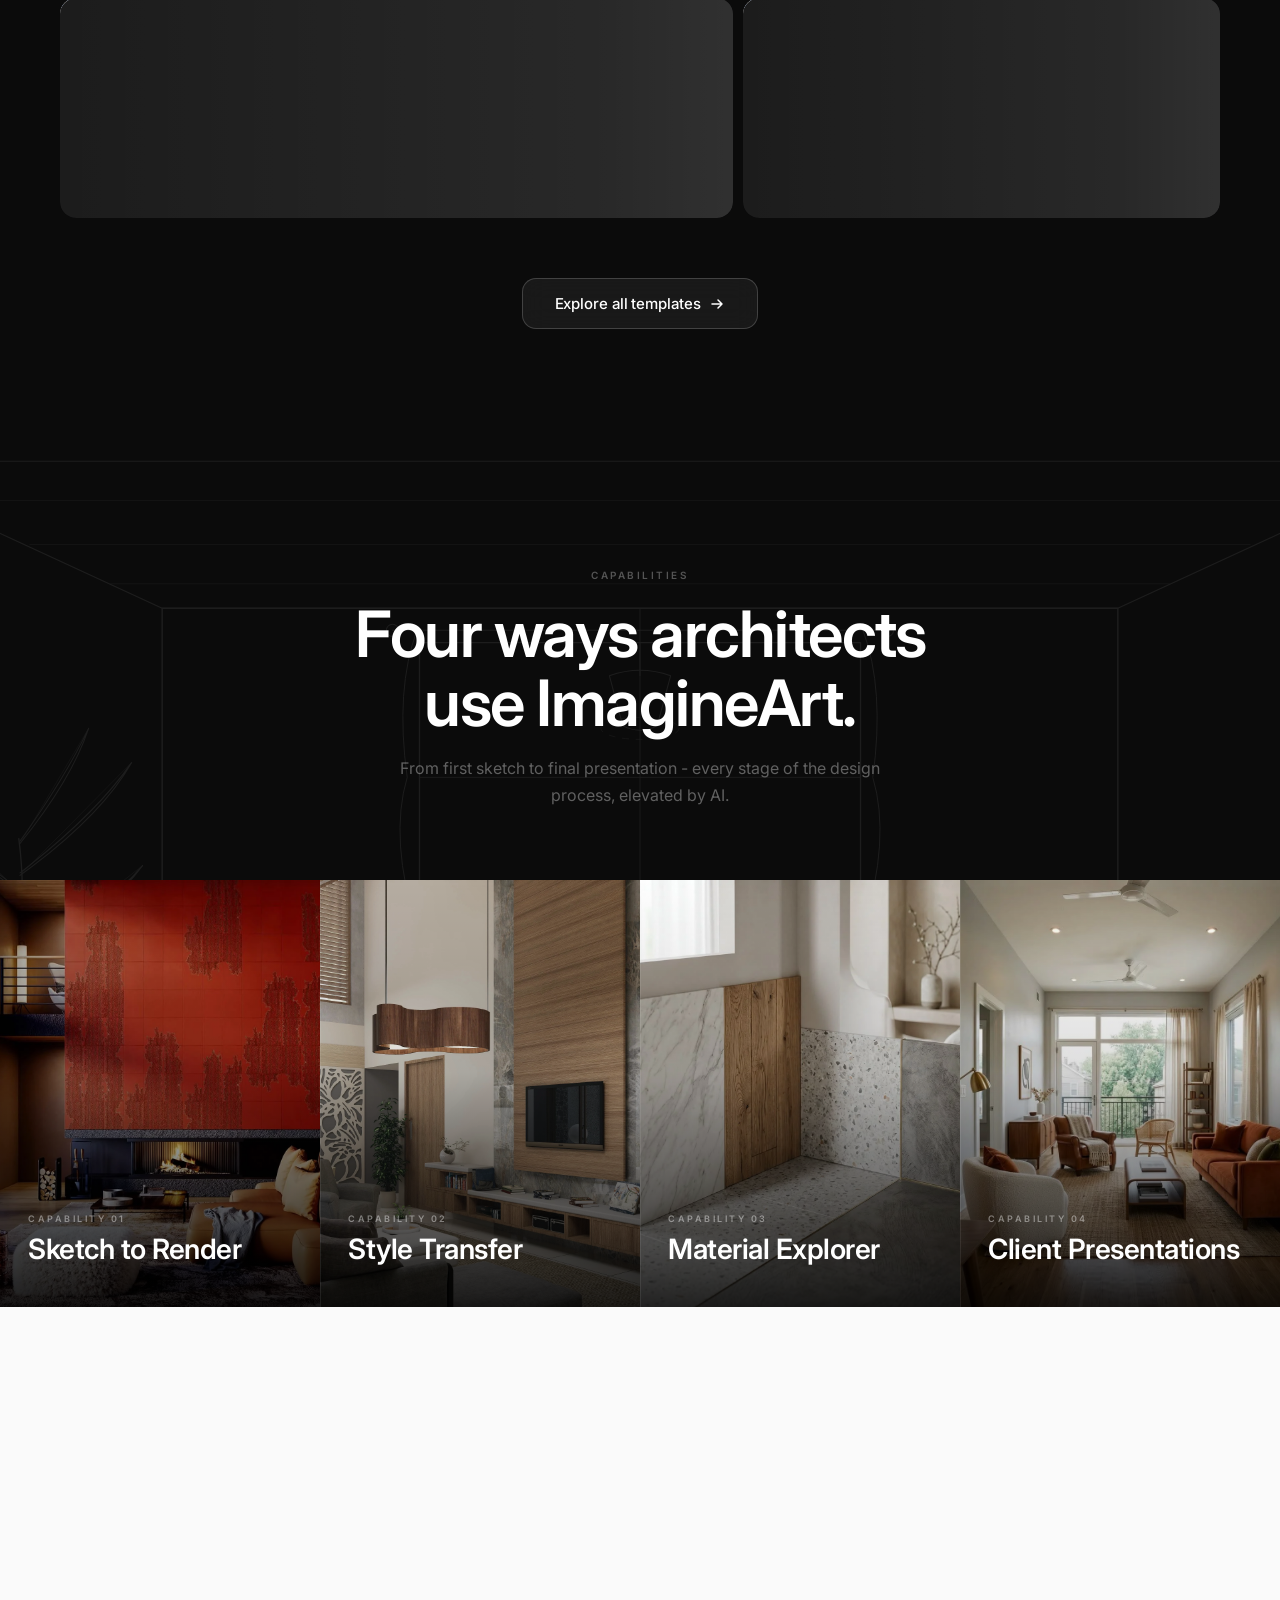
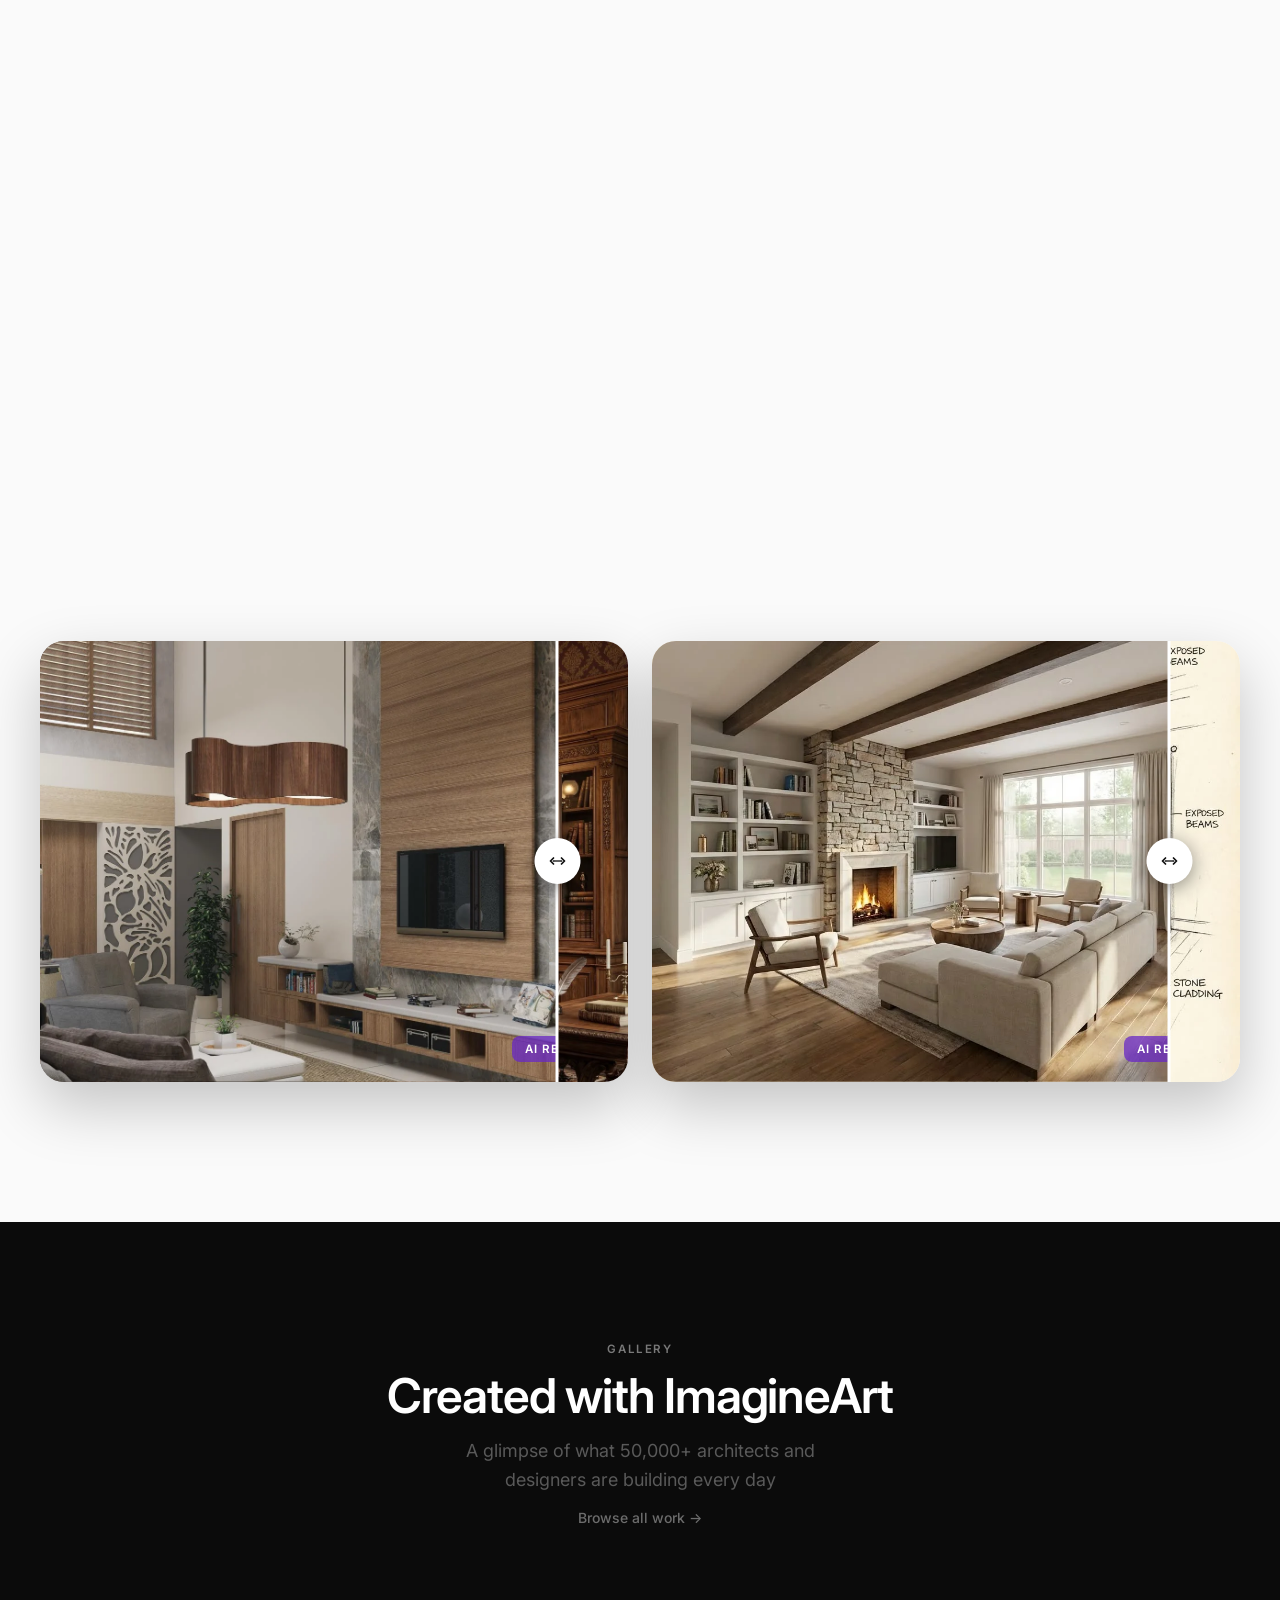
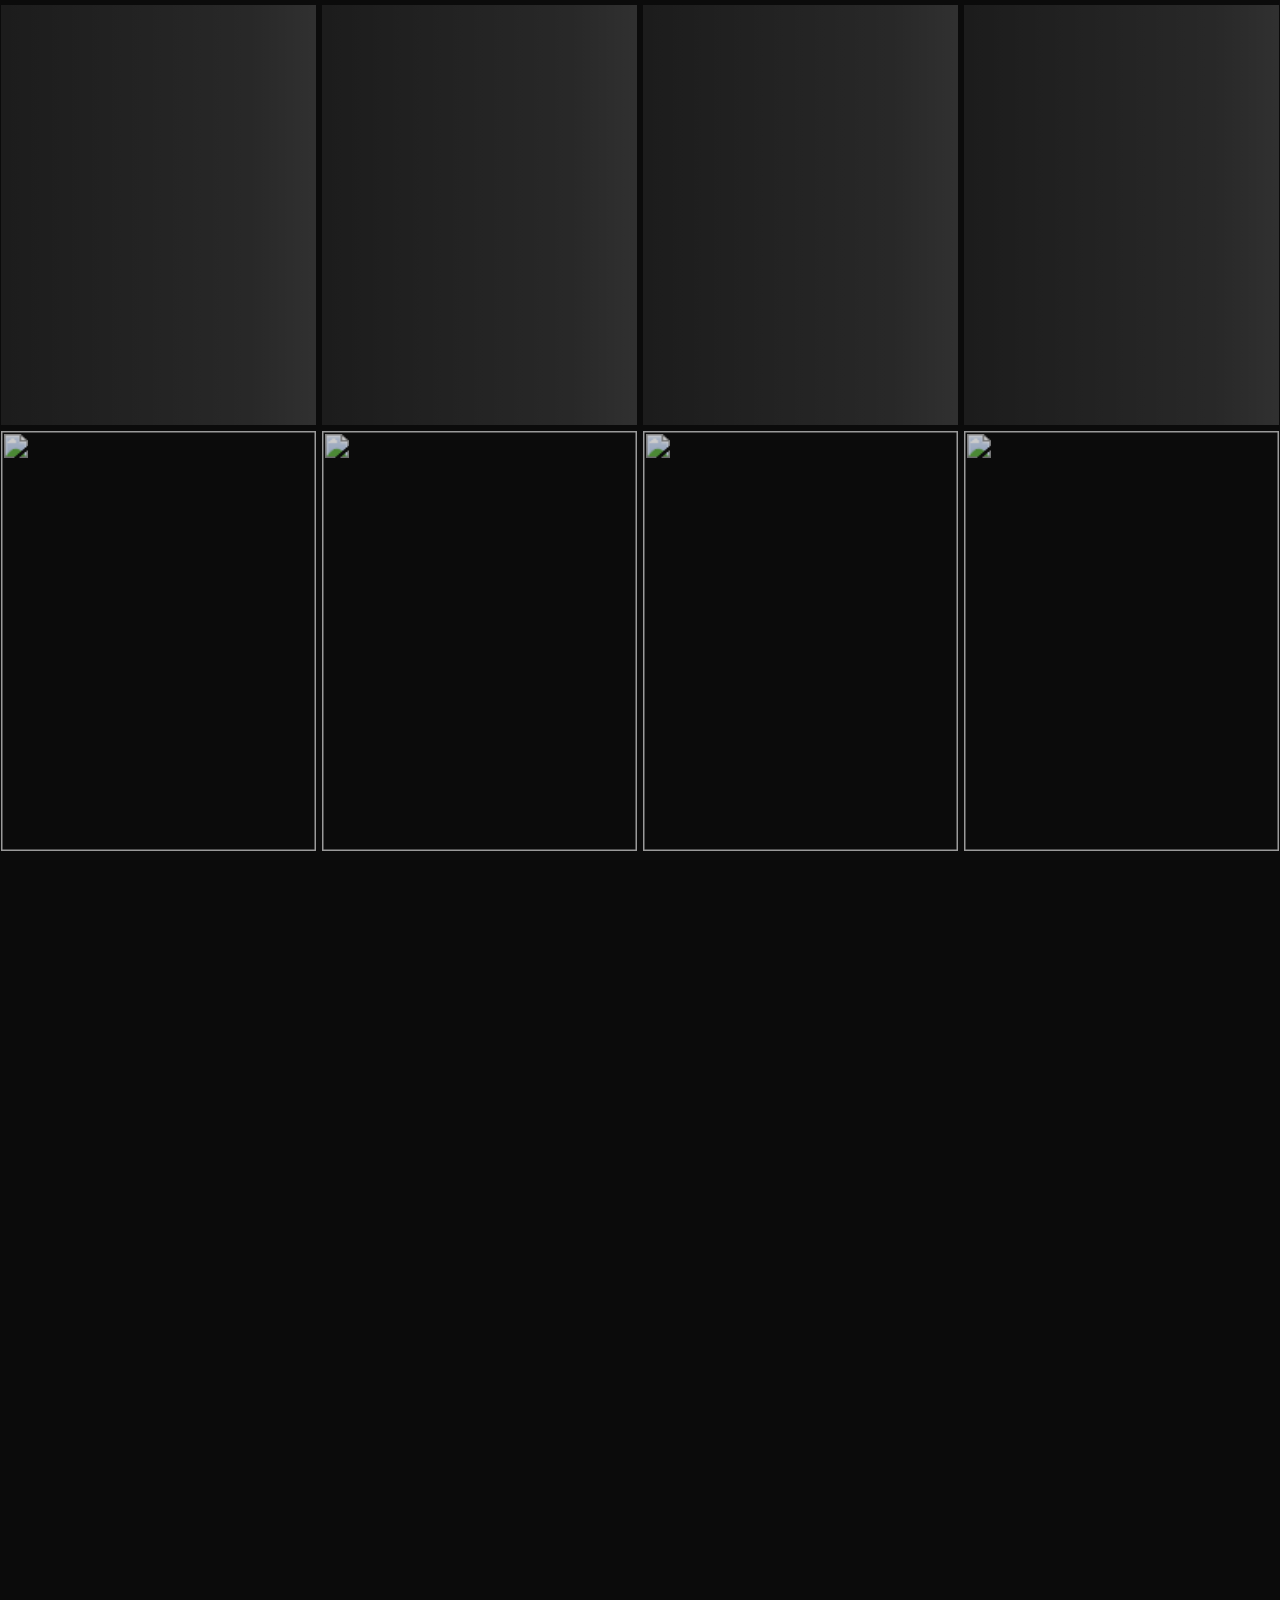
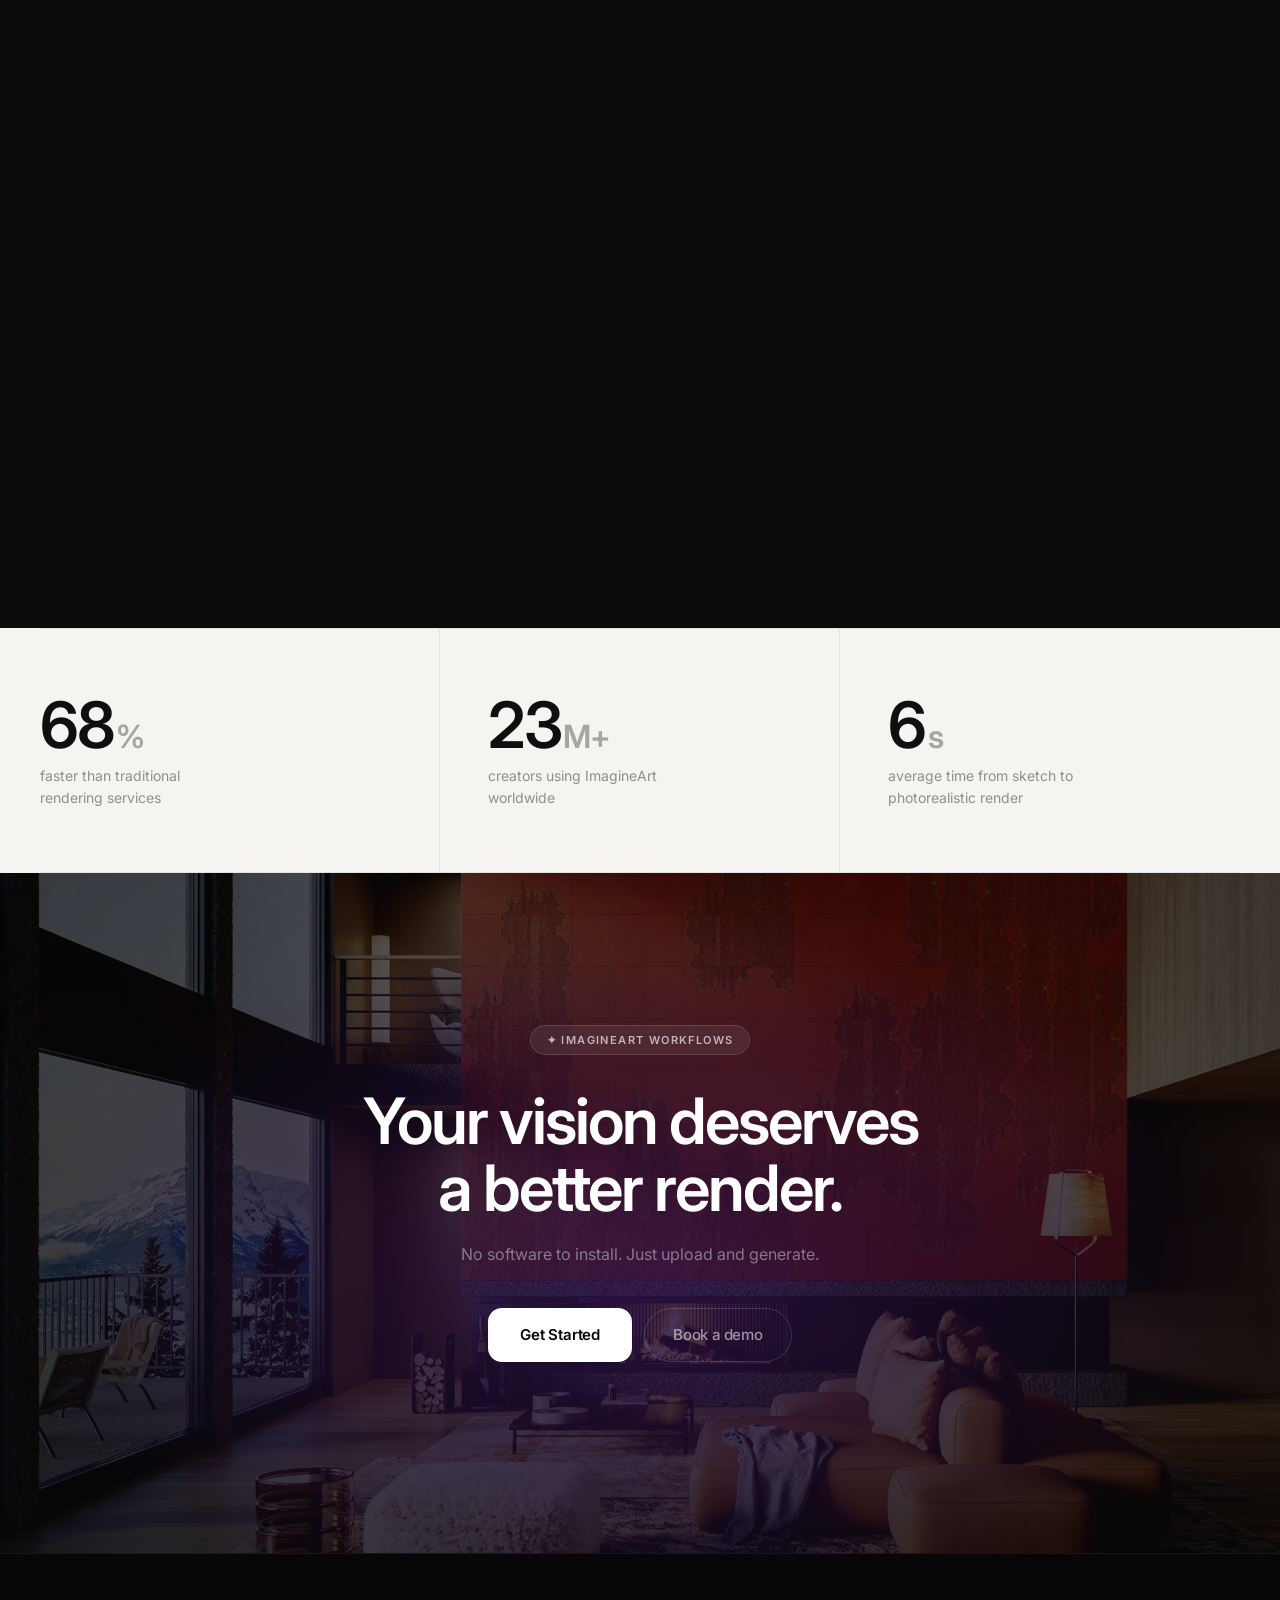
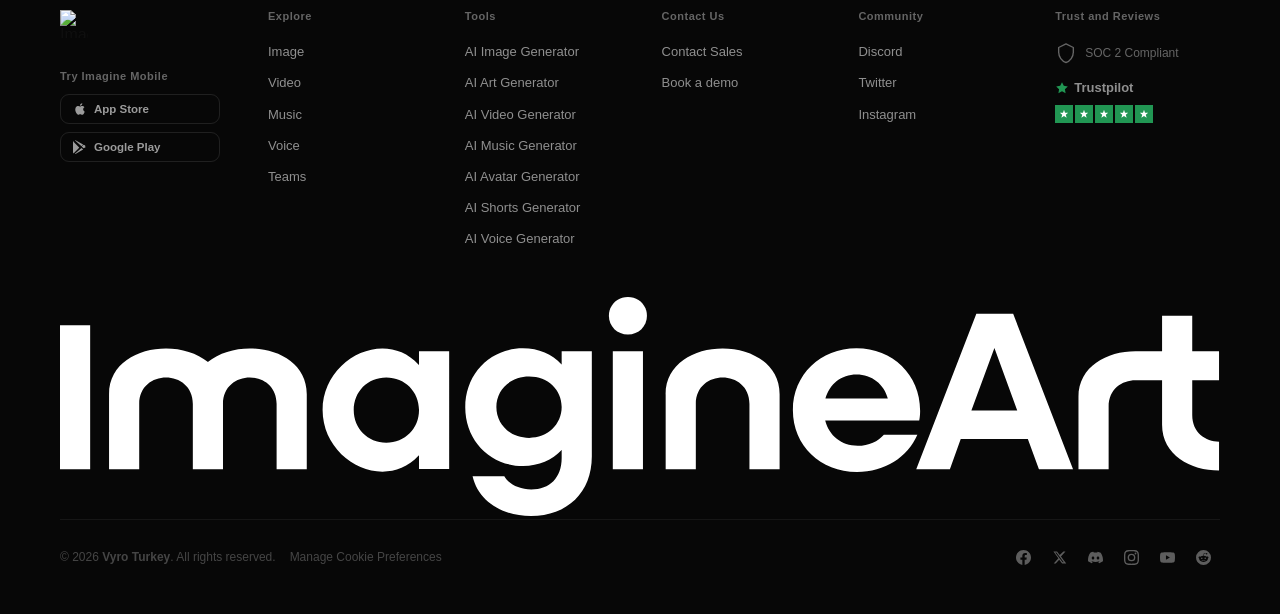
==== commit 7619db48: "Fix navbar section labels on architecture page, use inline scroll-spy Co-Authored-By: Claude Sonnet " ====
--- a/architecture.html
+++ b/architecture.html
@@ -2244,11 +2244,11 @@
     // ── Architecture page nav links ─────────────────────────────────
     (function () {
       const NAV_LINKS = [
-        { label: 'Styles',       href: '#sec-styles'    },
+        { label: 'How it Works', href: '#sec-styles'    },
         { label: 'Capabilities', href: '#sec-caps'      },
-        { label: 'Transform',    href: '#sec-transform' },
+        { label: 'Templates',    href: '#sec-transform' },
         { label: 'Gallery',      href: '#sec-gallery'   },
-        { label: 'Results',      href: '#sec-stats'     },
+        { label: 'Stats',        href: '#sec-stats'     },
       ];
 
       // Wait for navbar to render
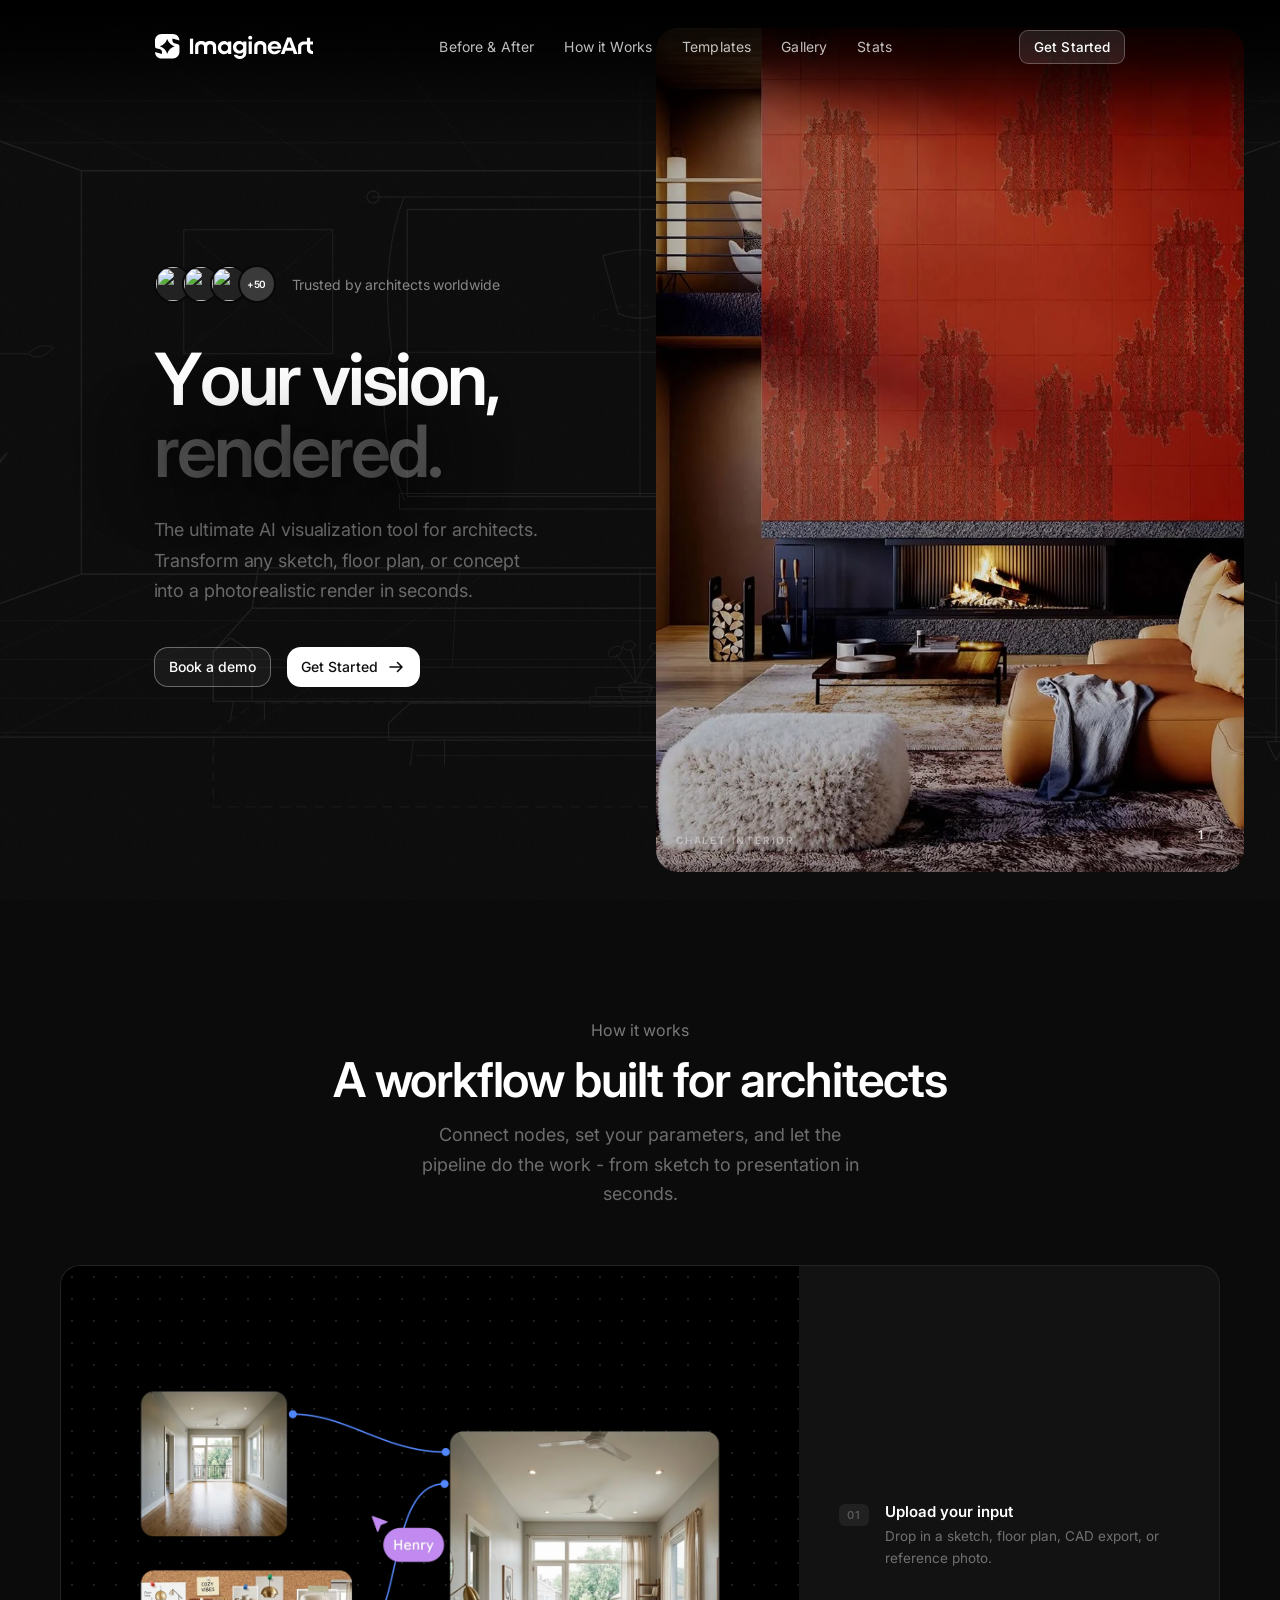
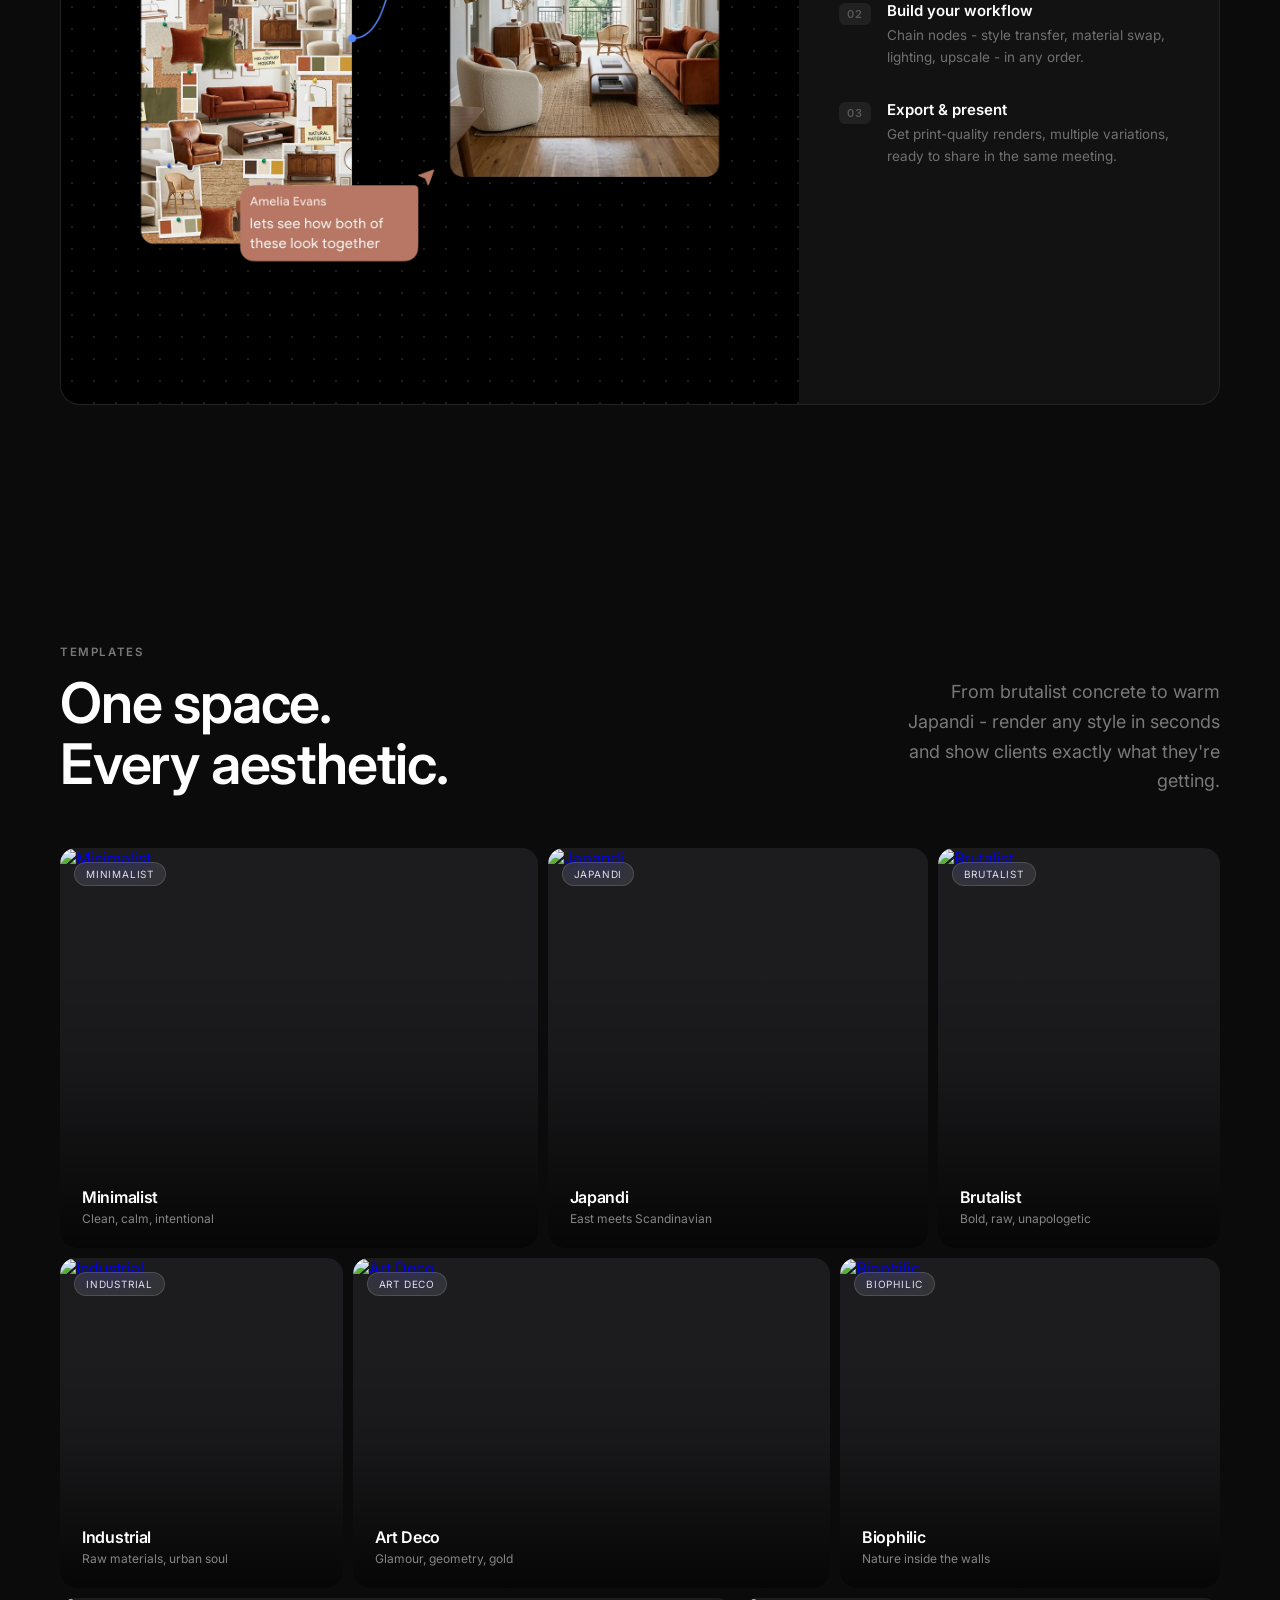
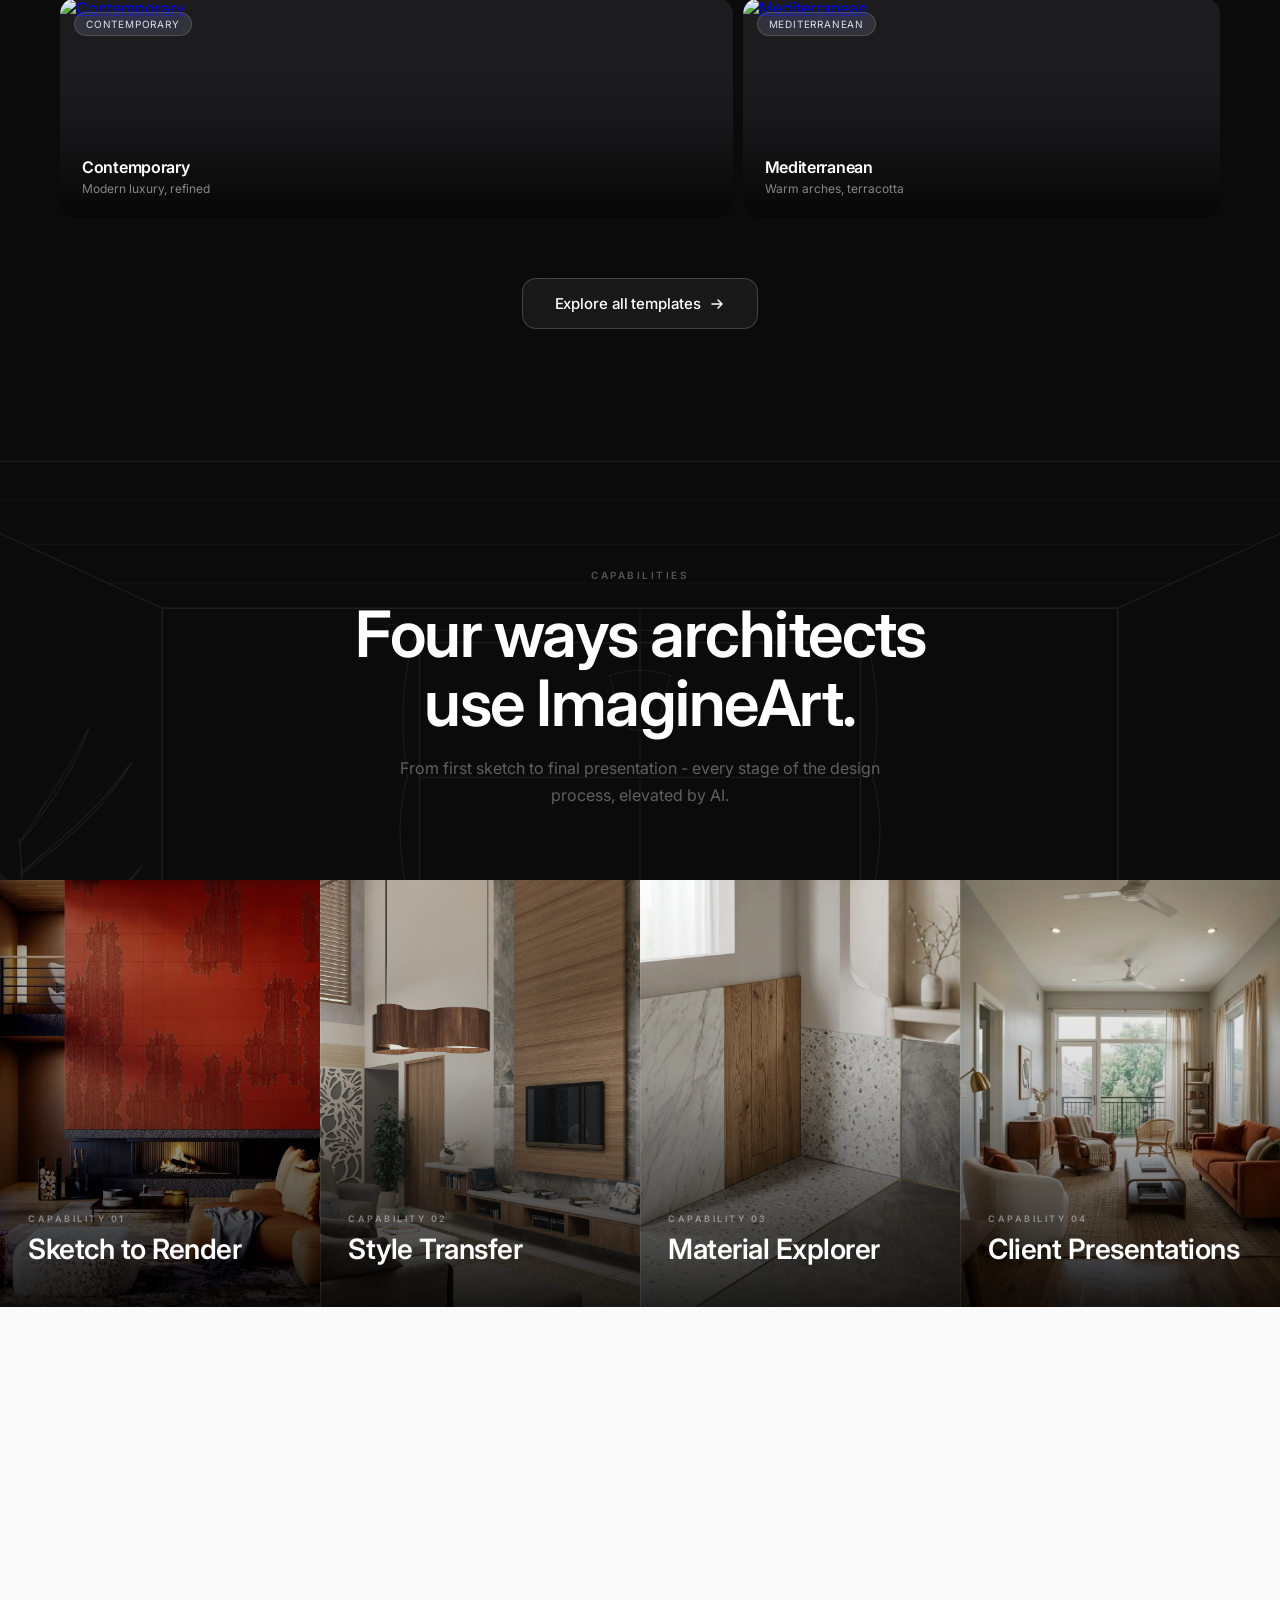
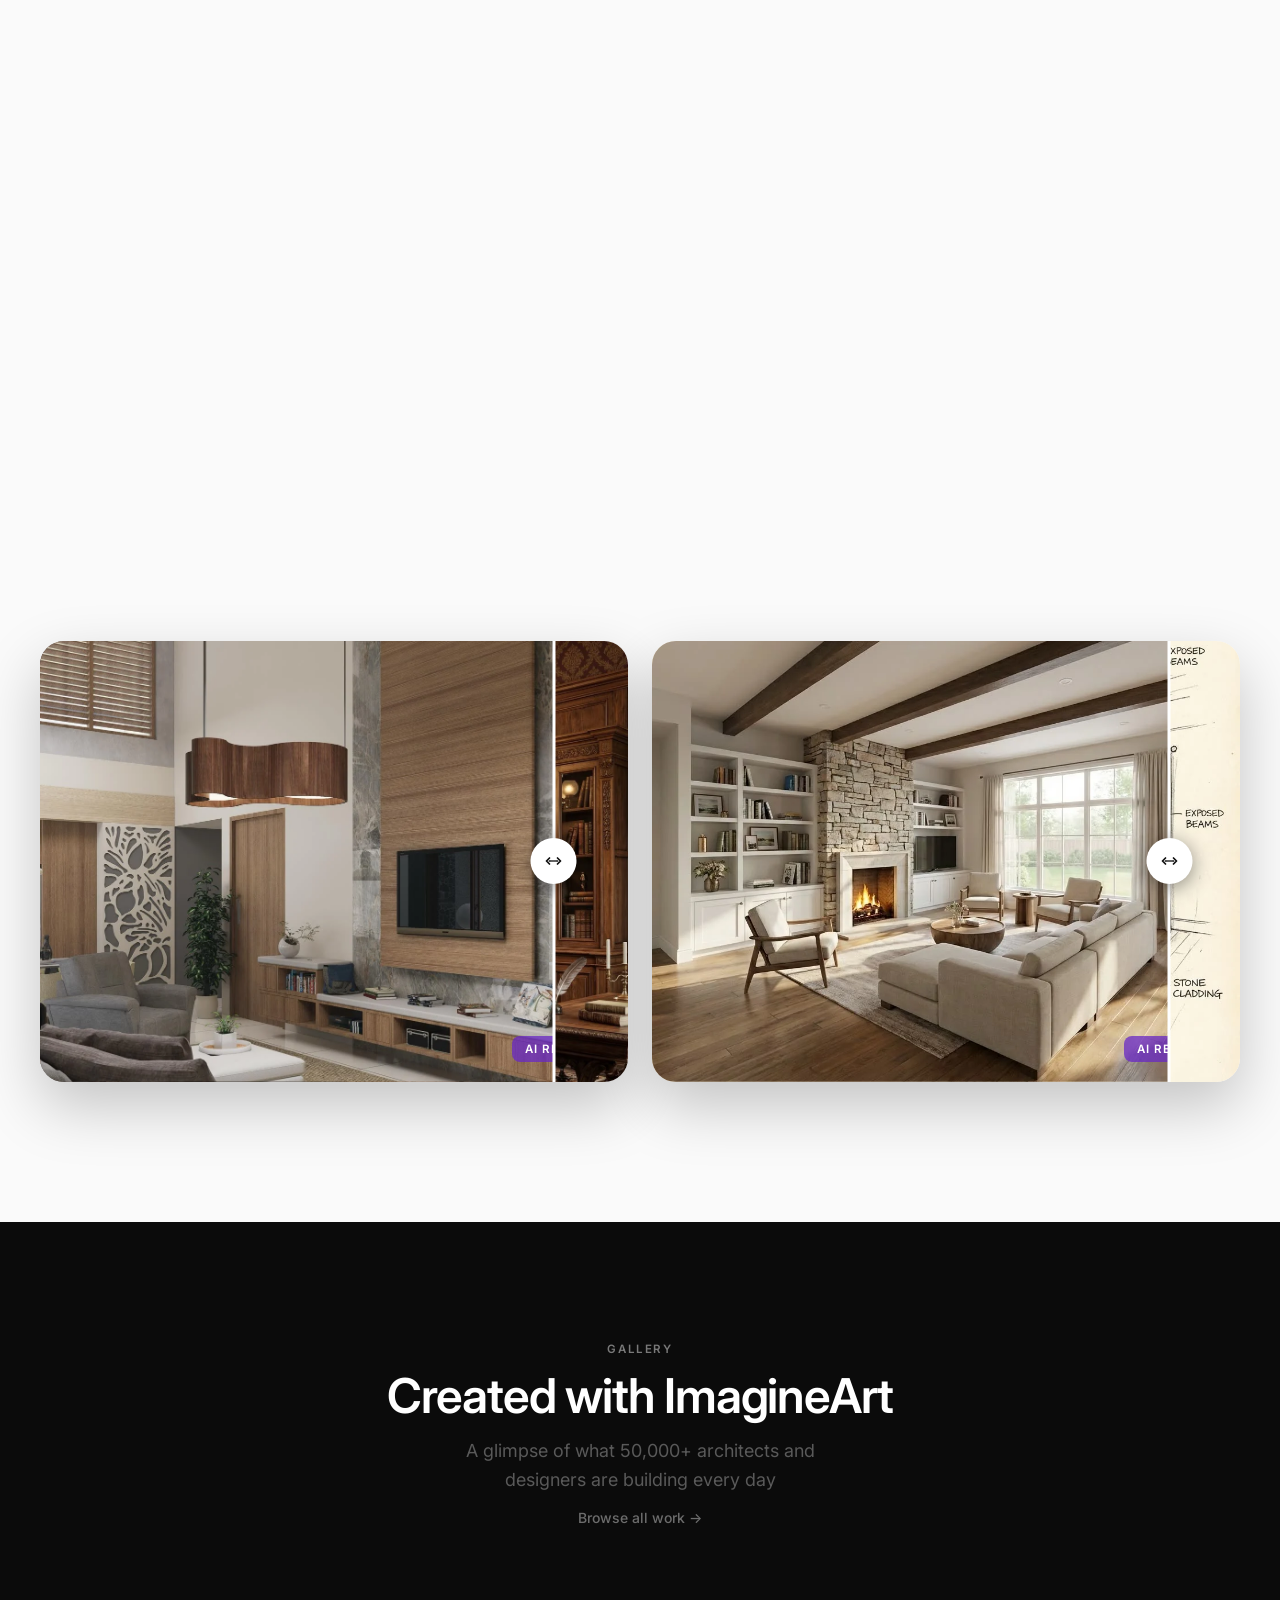
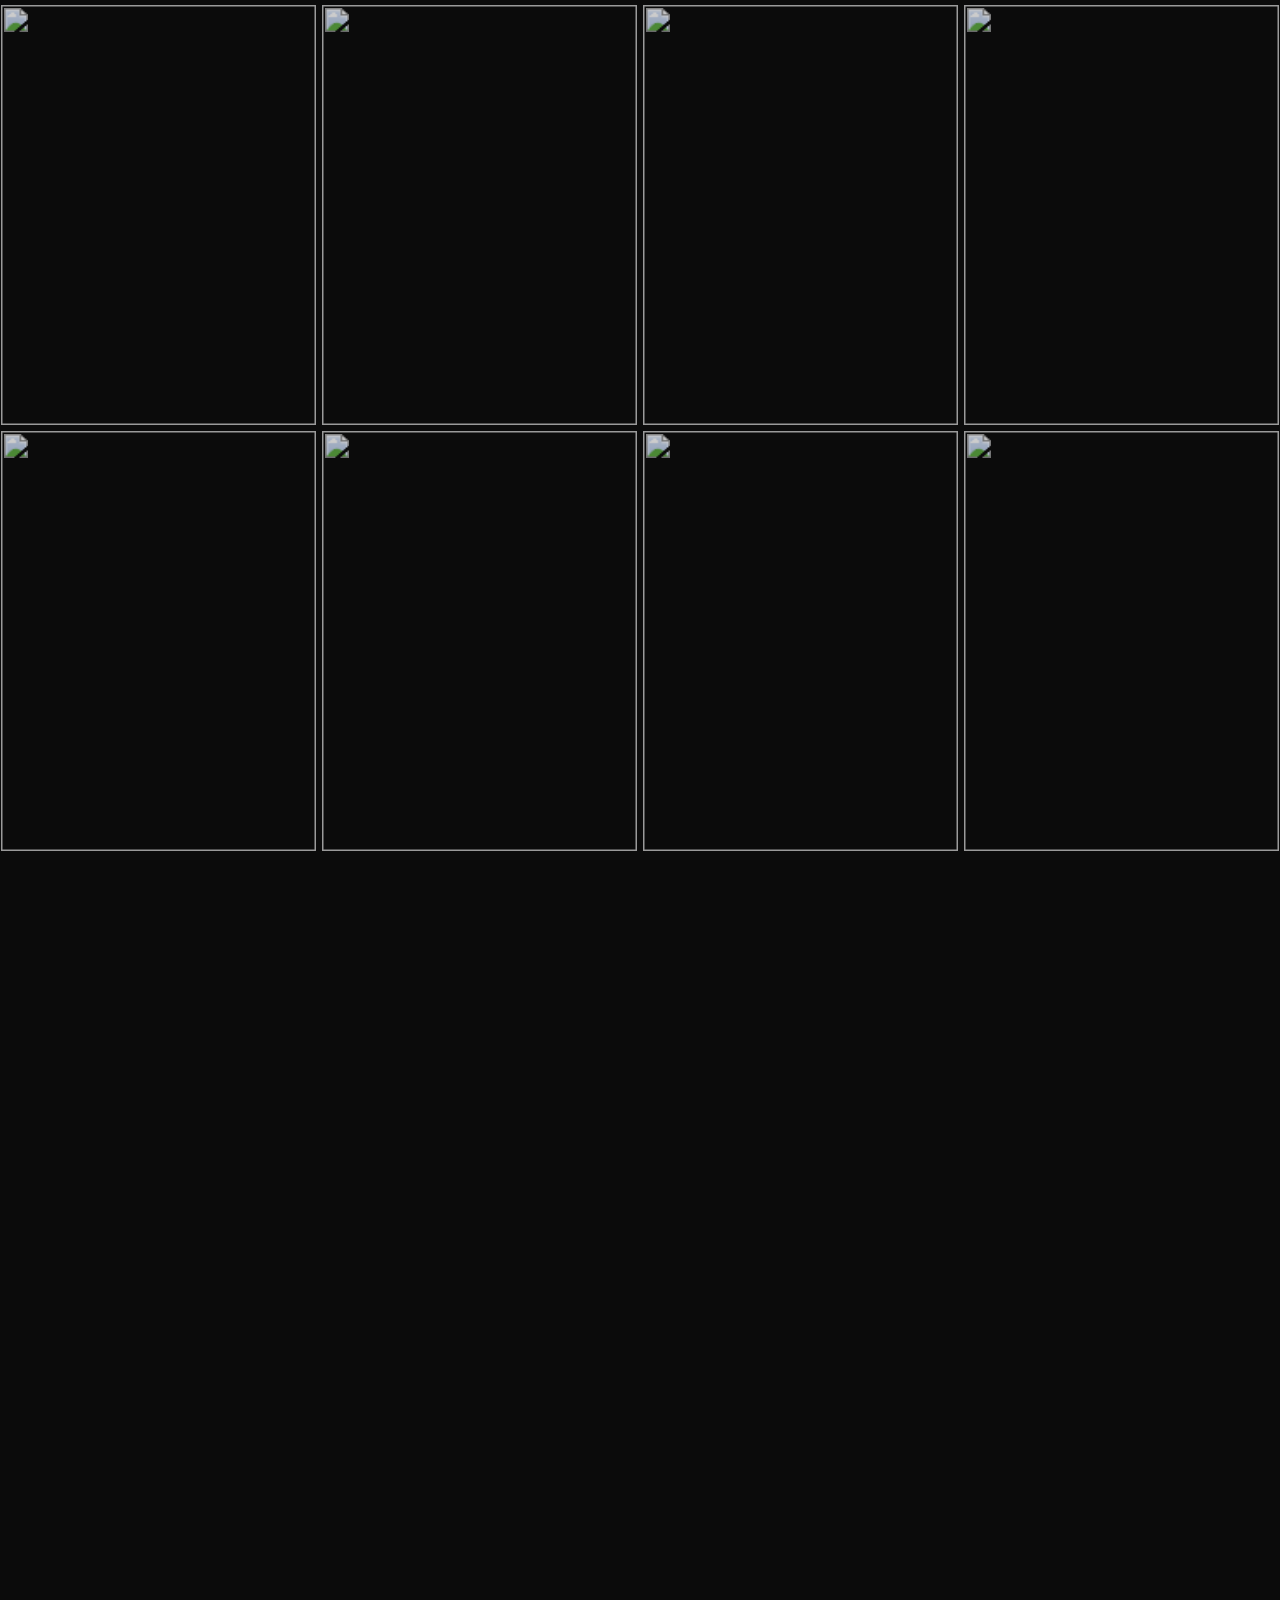
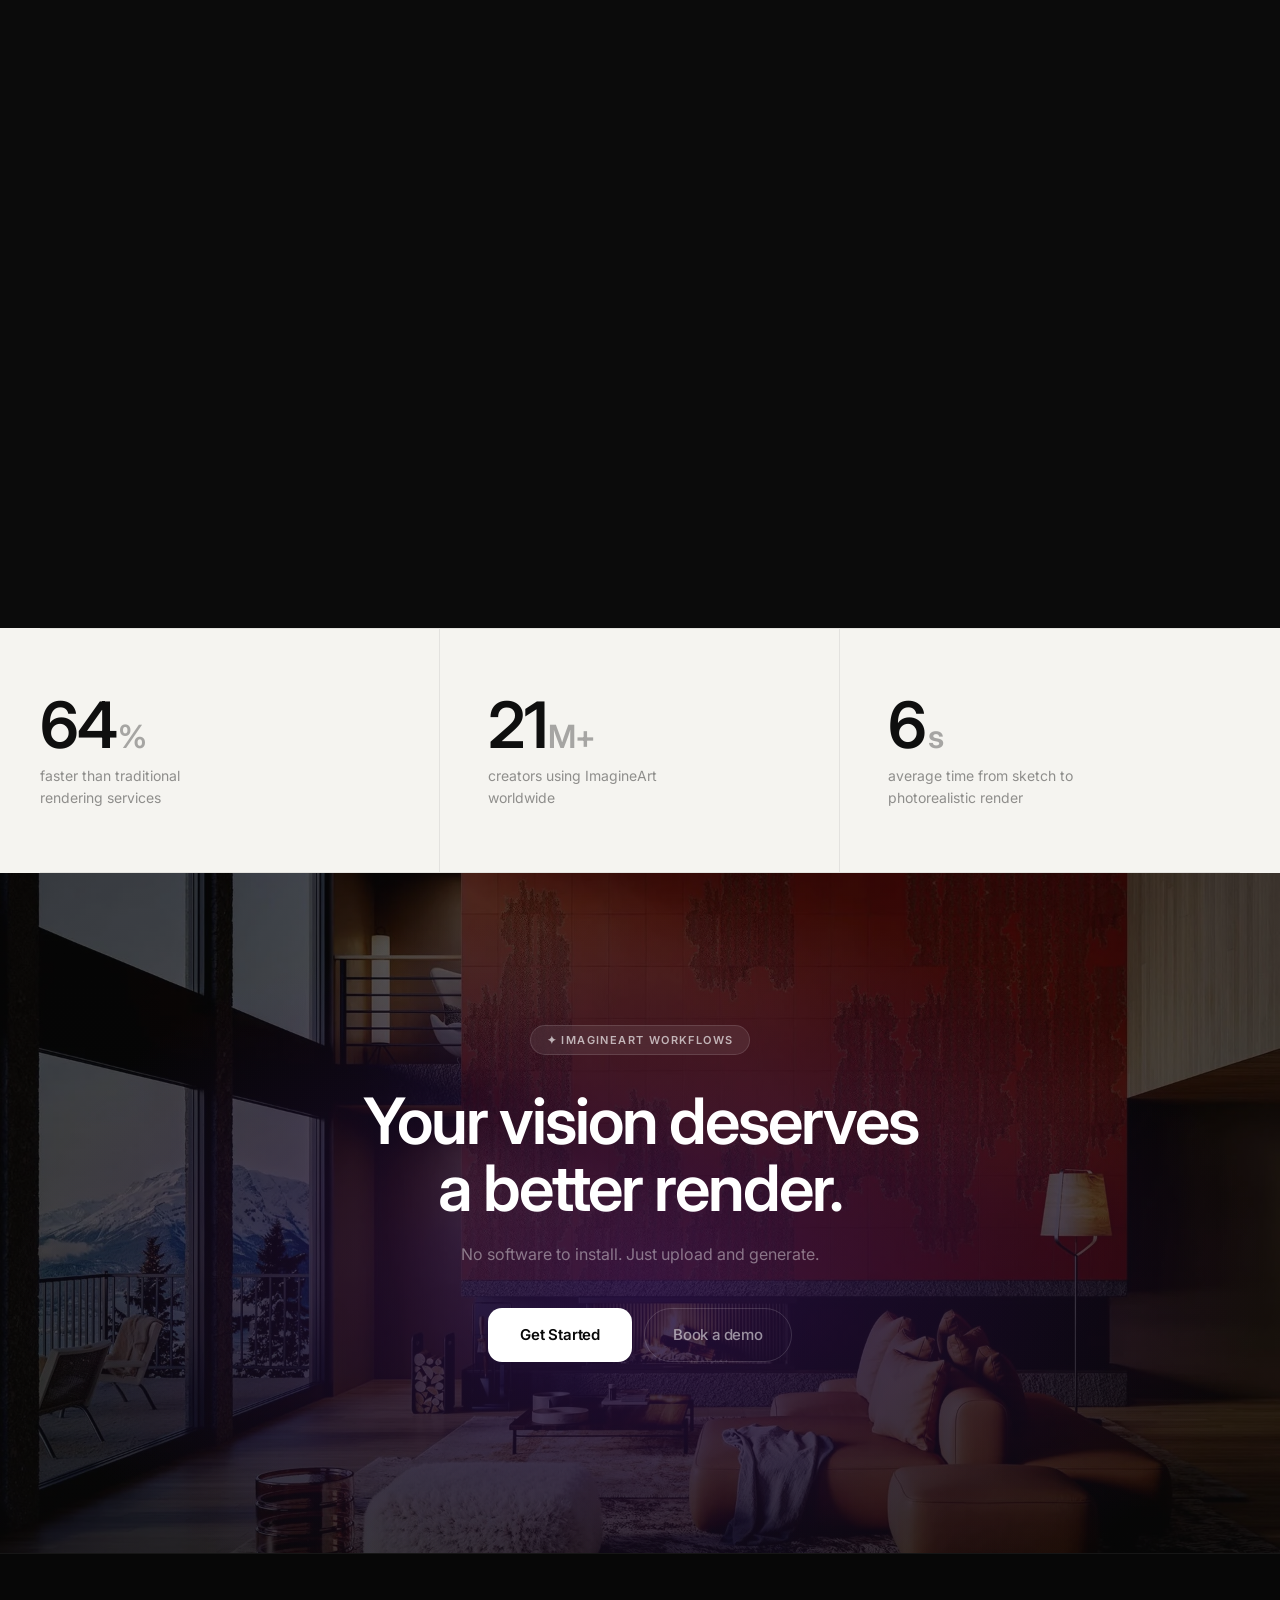
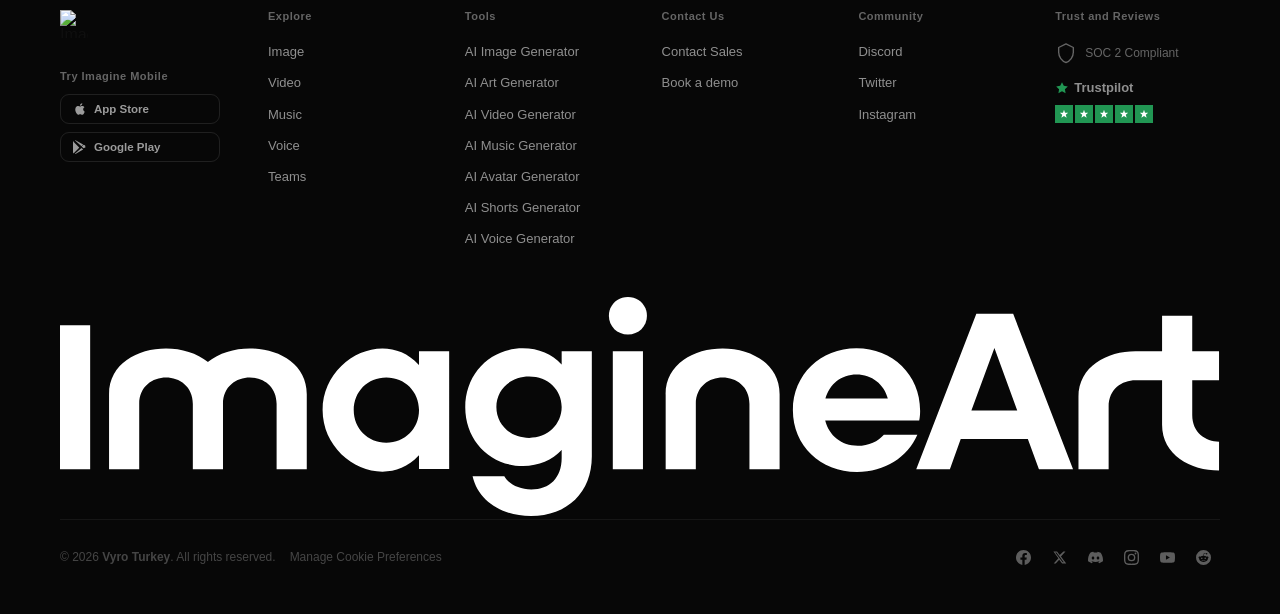
==== commit ab84c485: "Fix nav section labels and add scroll-margin-top for fixed navbar offset Co-Authored-By: Claude Sonn" ====
--- a/architecture.html
+++ b/architecture.html
@@ -12,6 +12,7 @@
     *, *::before, *::after { margin: 0; padding: 0; box-sizing: border-box; }
     :root { --px: 40px; --accent: #6929c4; --accent-l: #a78bfa; --dark: #0b0b0b; --radius: 20px; }
     html { scroll-behavior: smooth; }
+    [id^="sec-"] { scroll-margin-top: 80px; }
     body { font-family: 'Inter', sans-serif; background: #fff; color: #0f0f0f; overflow-x: hidden; }
 
     /* ─── Hero (Editorial Split) ────────────────────────────── */
@@ -2244,11 +2245,11 @@
     // ── Architecture page nav links ─────────────────────────────────
     (function () {
       const NAV_LINKS = [
-        { label: 'How it Works', href: '#sec-styles'    },
-        { label: 'Capabilities', href: '#sec-caps'      },
-        { label: 'Templates',    href: '#sec-transform' },
-        { label: 'Gallery',      href: '#sec-gallery'   },
-        { label: 'Stats',        href: '#sec-stats'     },
+        { label: 'Before & After', href: '#sec-styles'    },
+        { label: 'How it Works',   href: '#sec-caps'      },
+        { label: 'Templates',      href: '#sec-transform' },
+        { label: 'Gallery',        href: '#sec-gallery'   },
+        { label: 'Stats',          href: '#sec-stats'     },
       ];
 
       // Wait for navbar to render
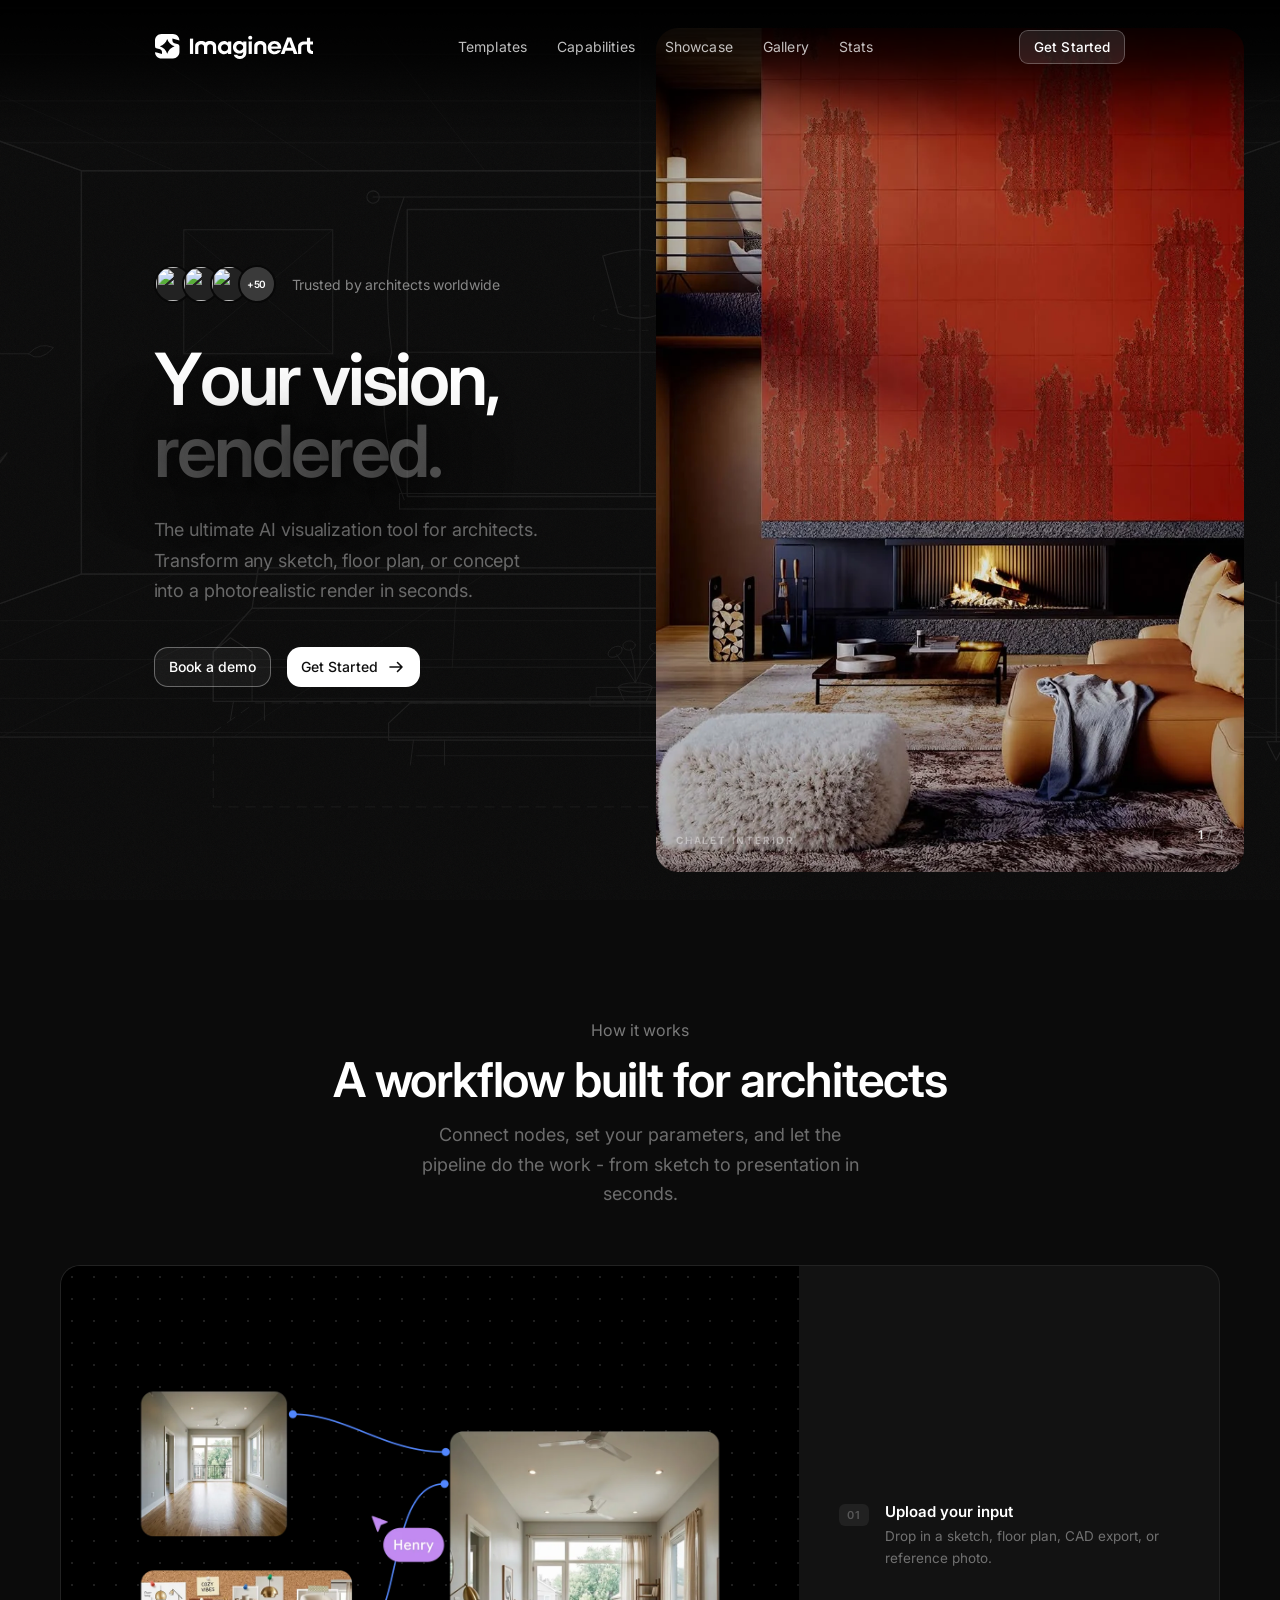
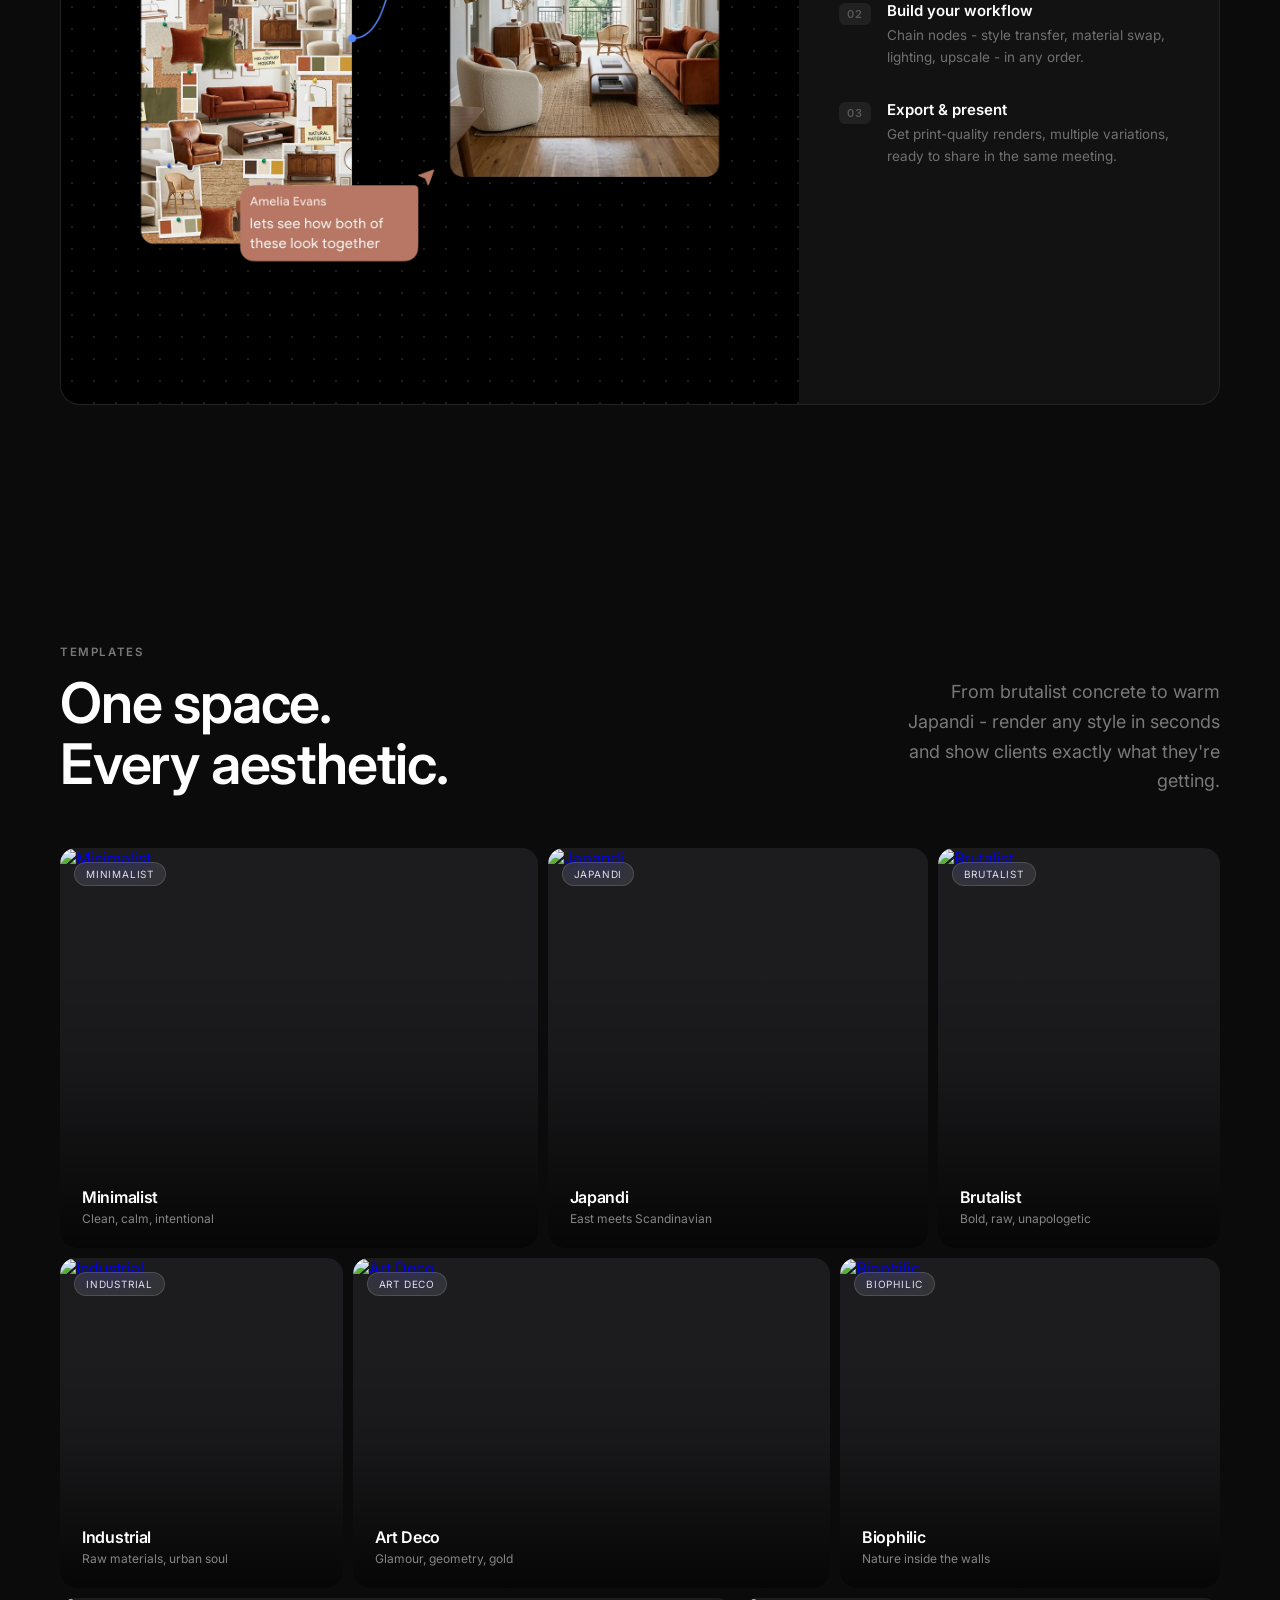
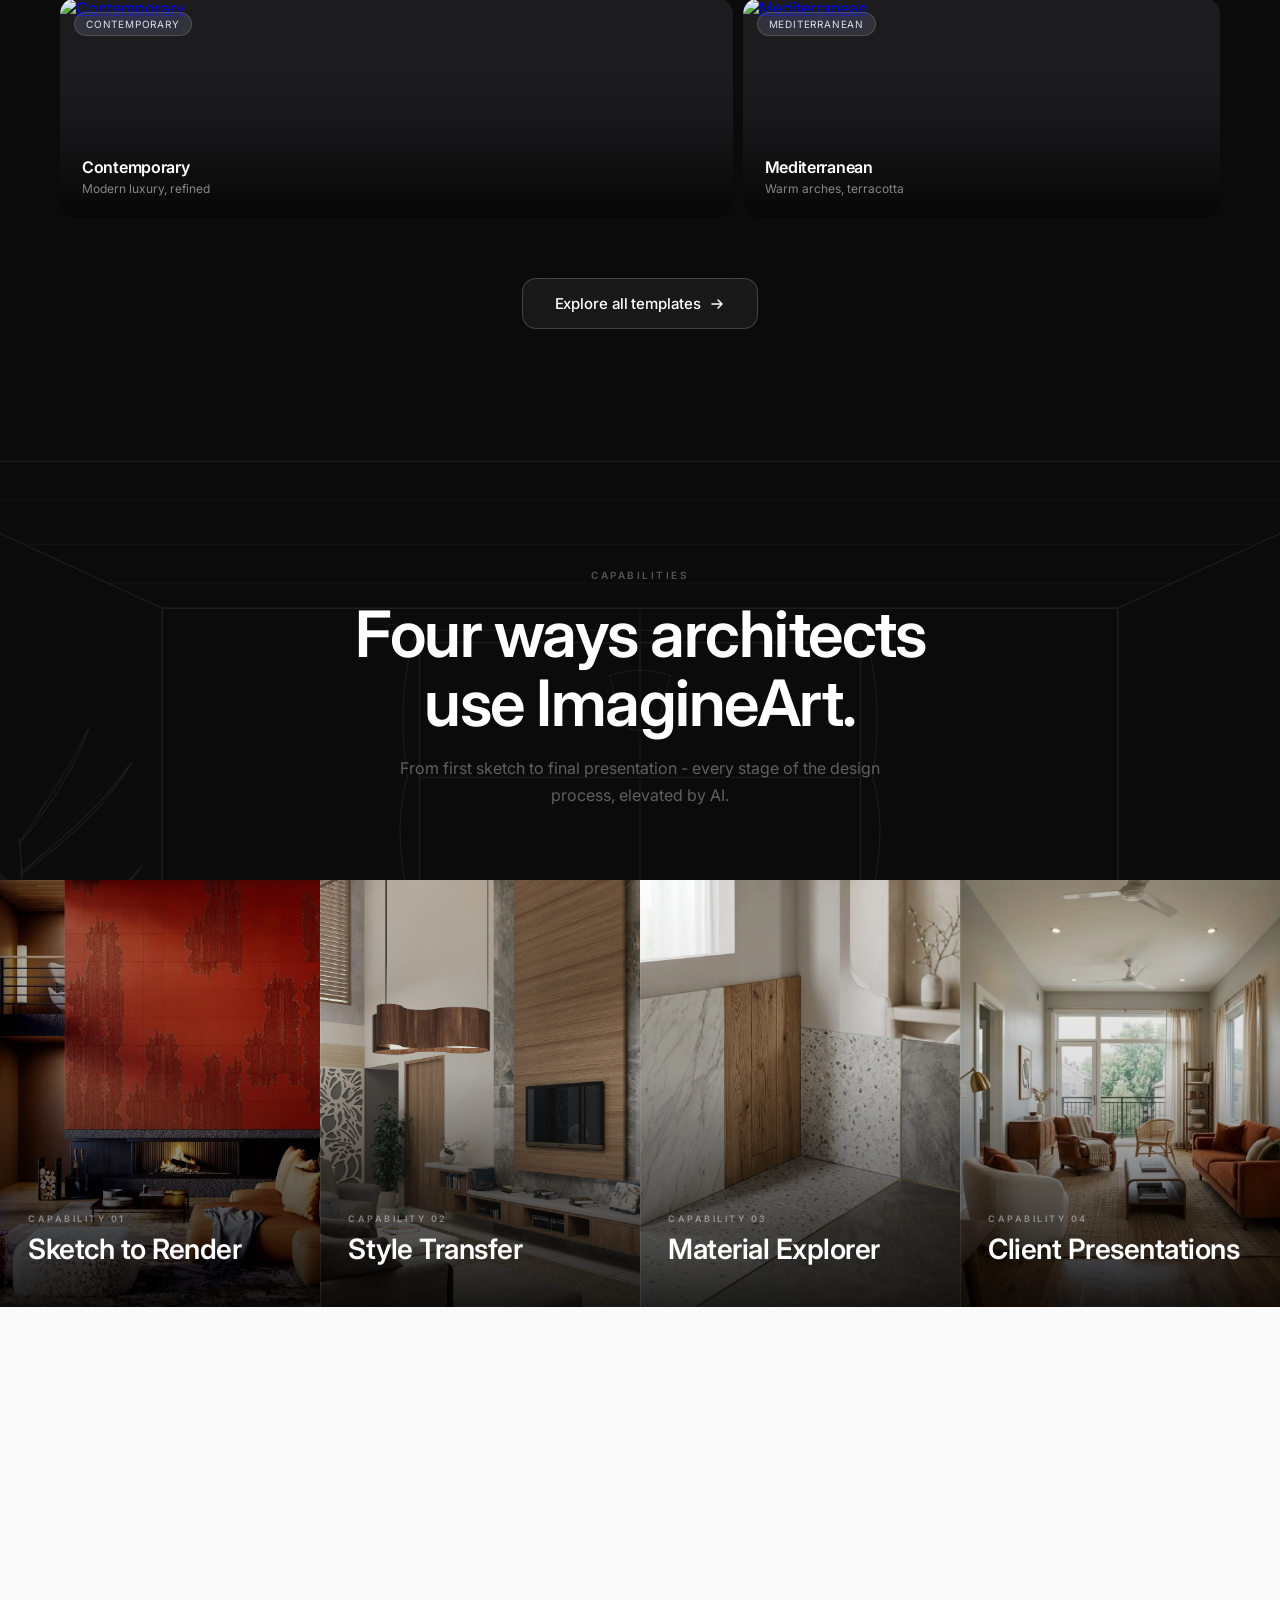
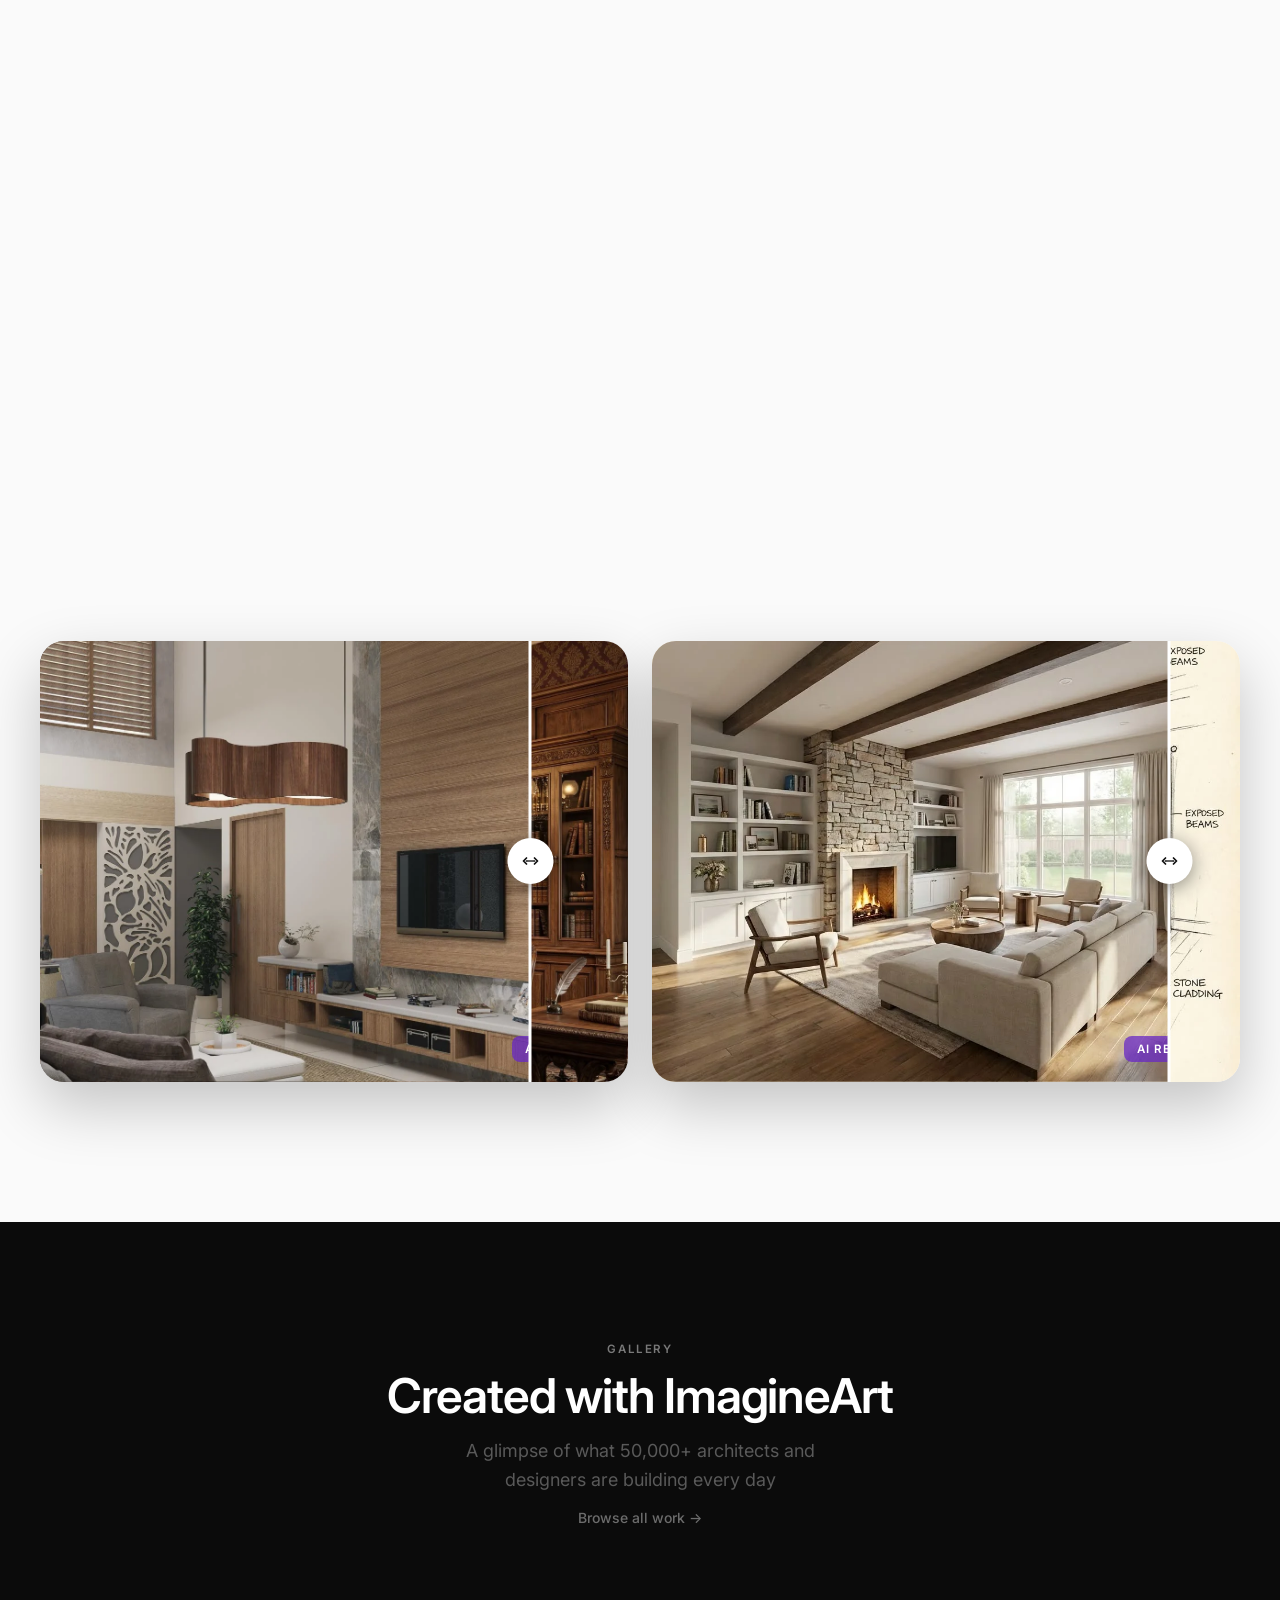
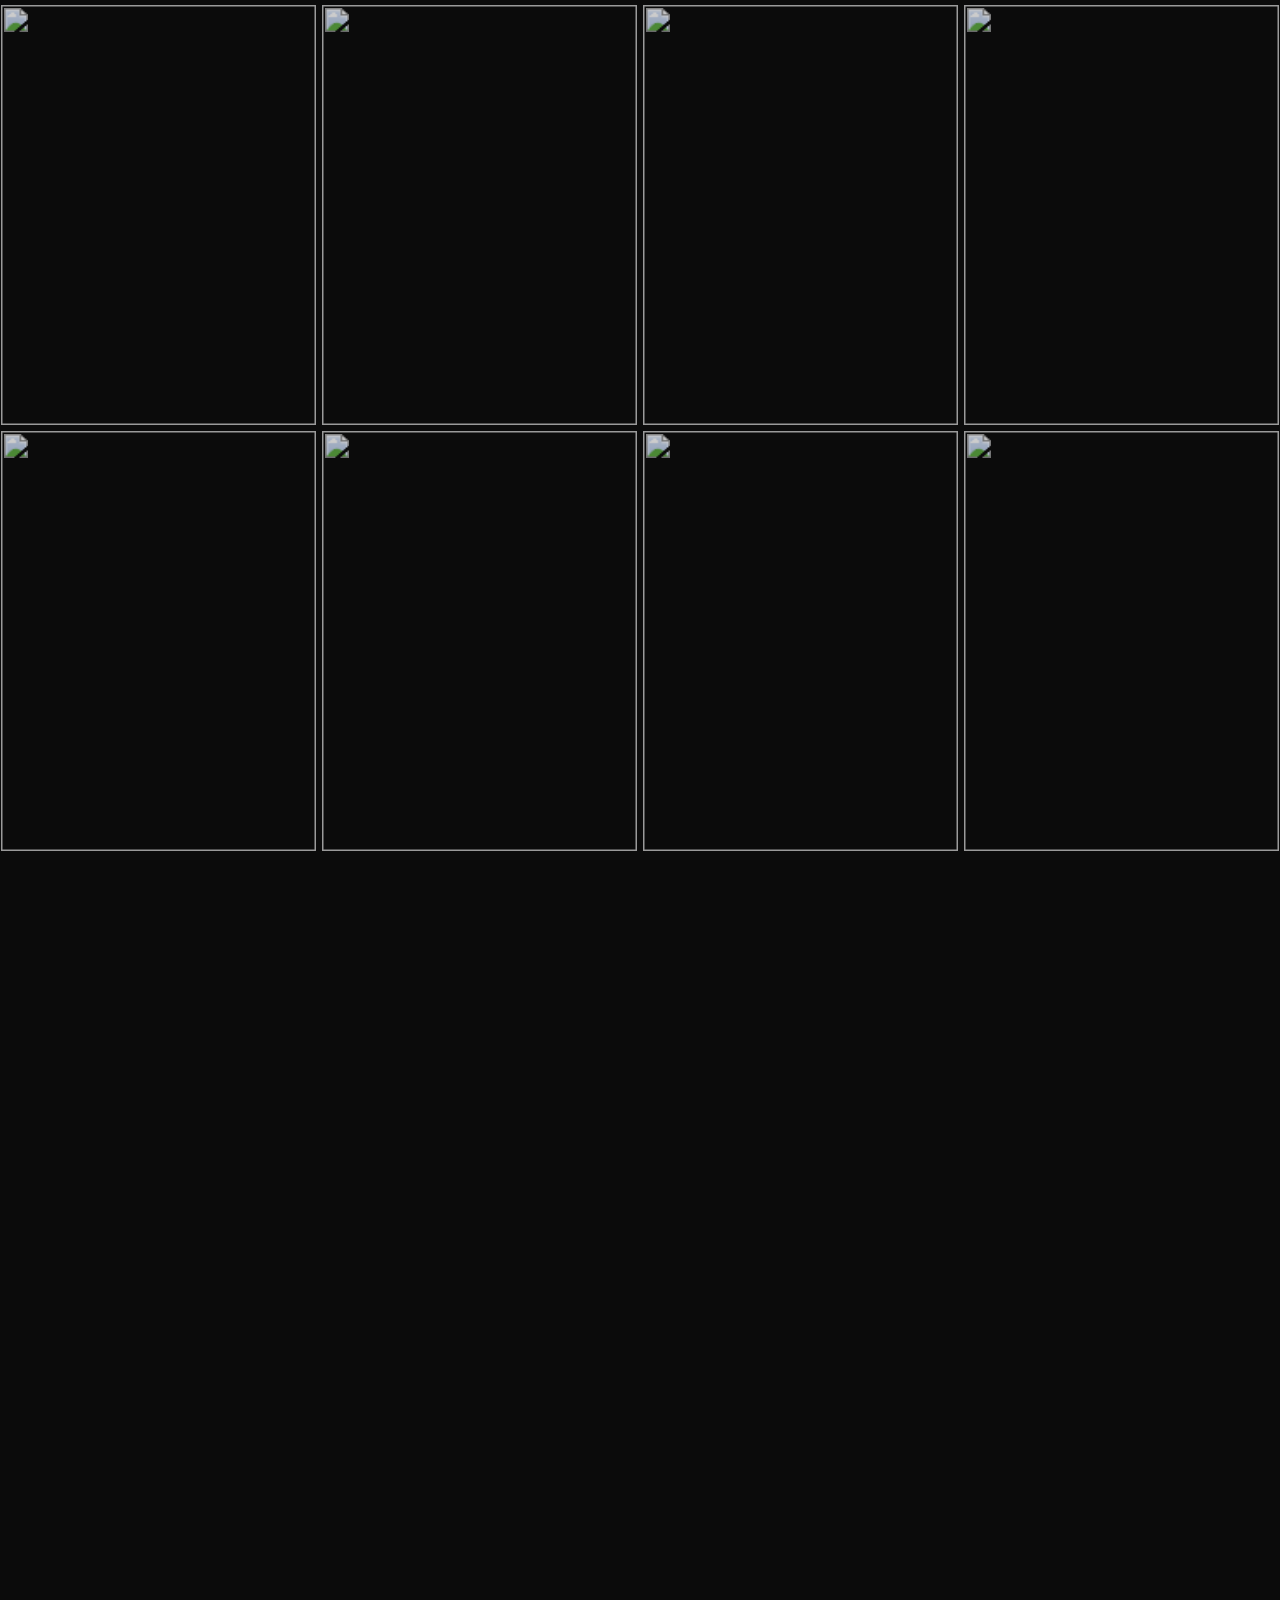
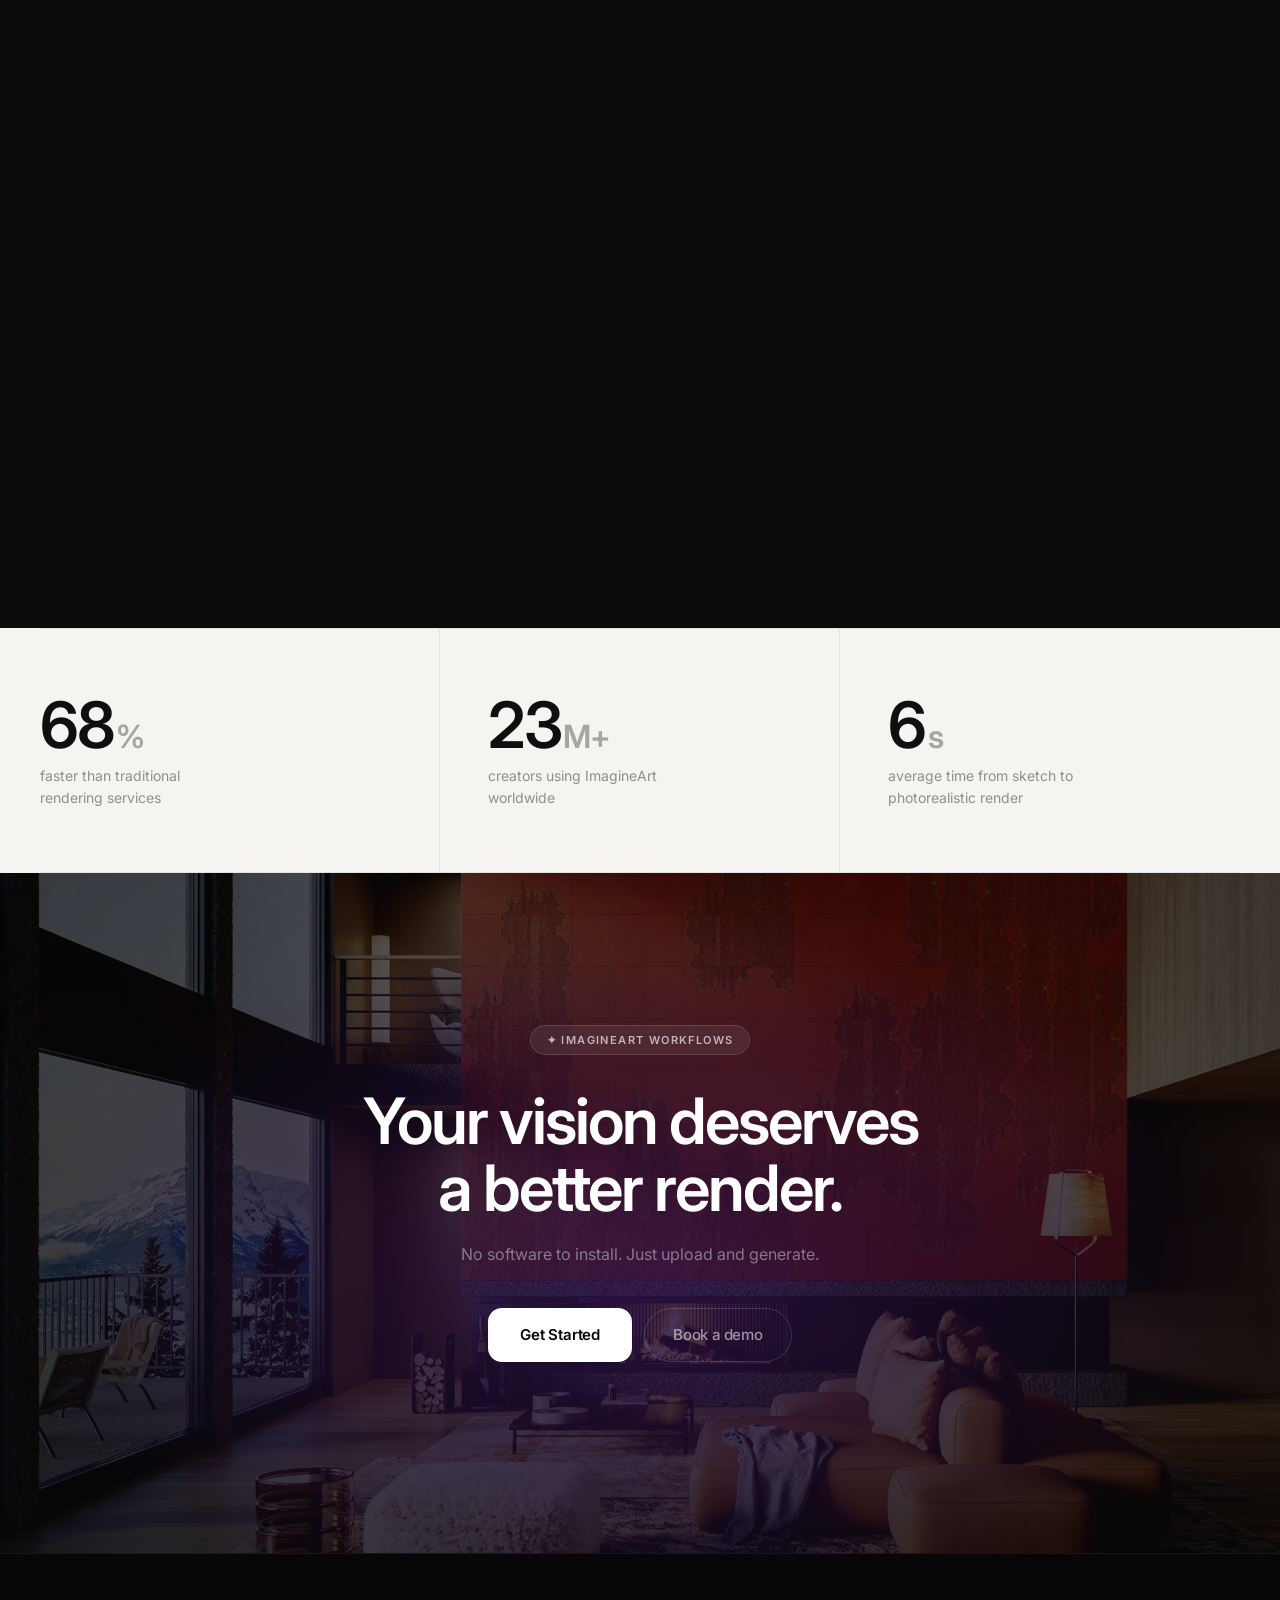
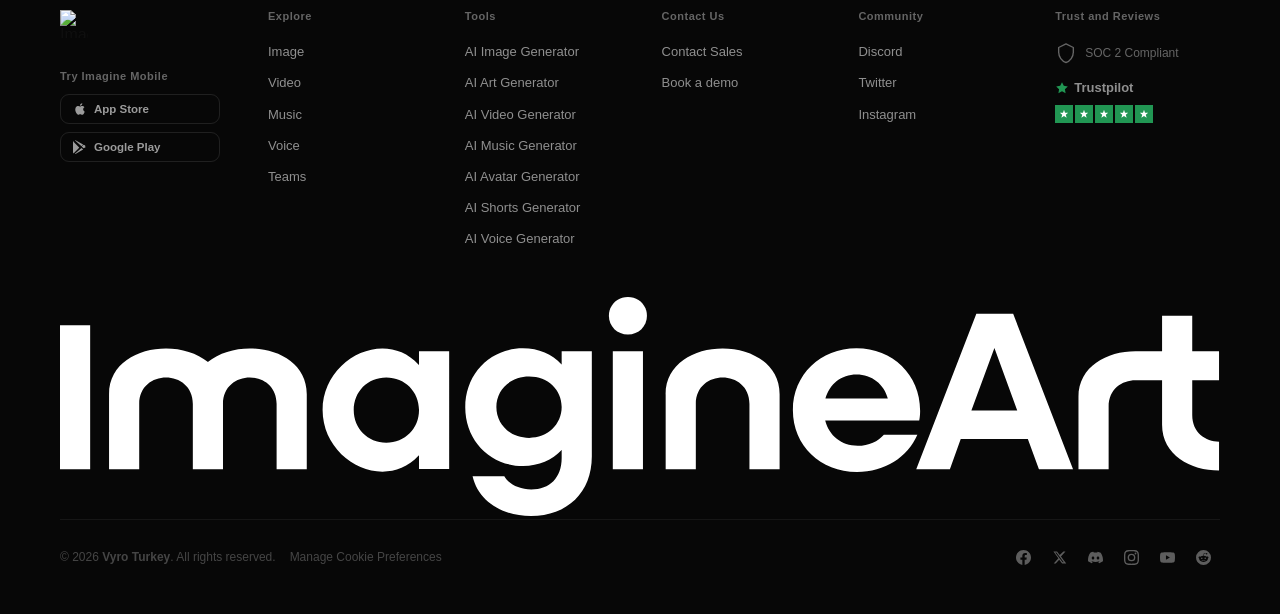
==== commit a06e4616: "Fix architecture navbar labels to match actual section headings Co-Authored-By: Claude Sonnet 4.6 <n" ====
--- a/architecture.html
+++ b/architecture.html
@@ -2245,11 +2245,11 @@
     // ── Architecture page nav links ─────────────────────────────────
     (function () {
       const NAV_LINKS = [
-        { label: 'Before & After', href: '#sec-styles'    },
-        { label: 'How it Works',   href: '#sec-caps'      },
-        { label: 'Templates',      href: '#sec-transform' },
-        { label: 'Gallery',        href: '#sec-gallery'   },
-        { label: 'Stats',          href: '#sec-stats'     },
+        { label: 'Templates',    href: '#sec-styles'    },
+        { label: 'Capabilities', href: '#sec-caps'      },
+        { label: 'Showcase',     href: '#sec-transform' },
+        { label: 'Gallery',      href: '#sec-gallery'   },
+        { label: 'Stats',        href: '#sec-stats'     },
       ];
 
       // Wait for navbar to render
